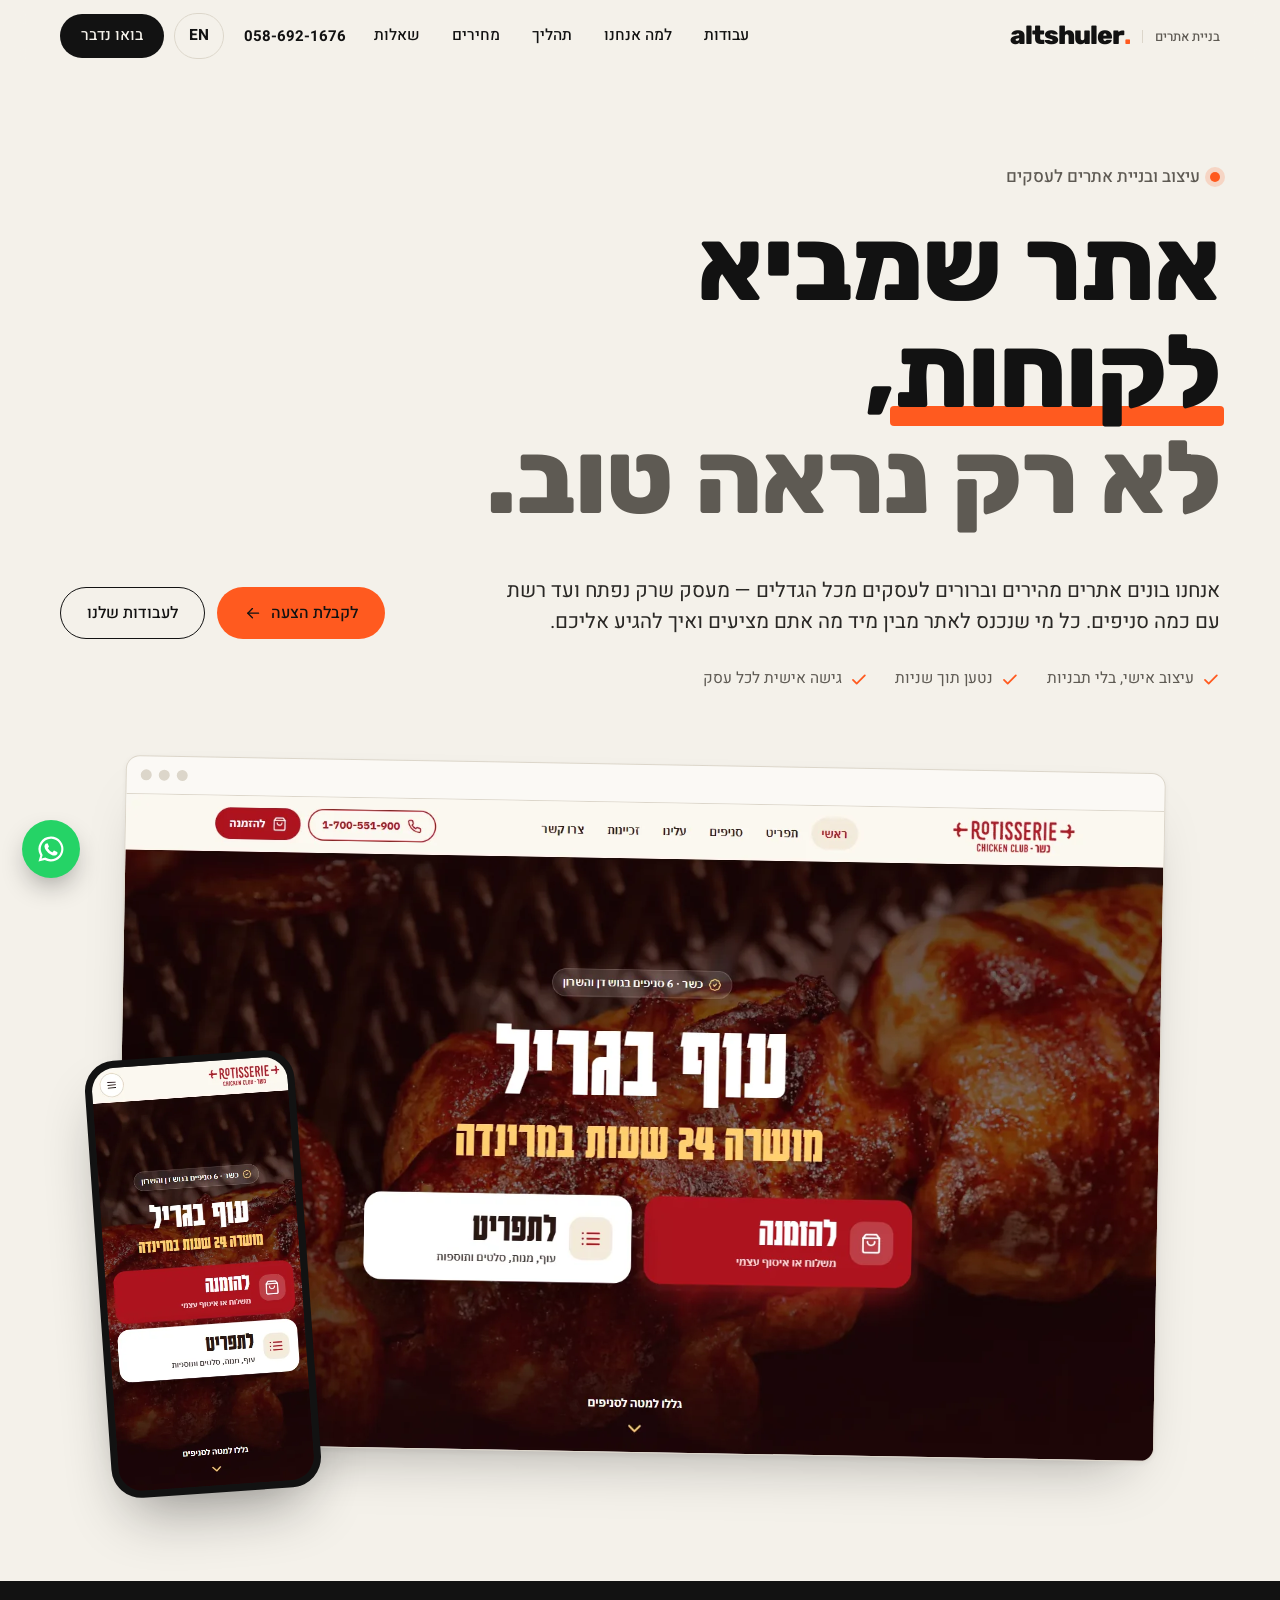
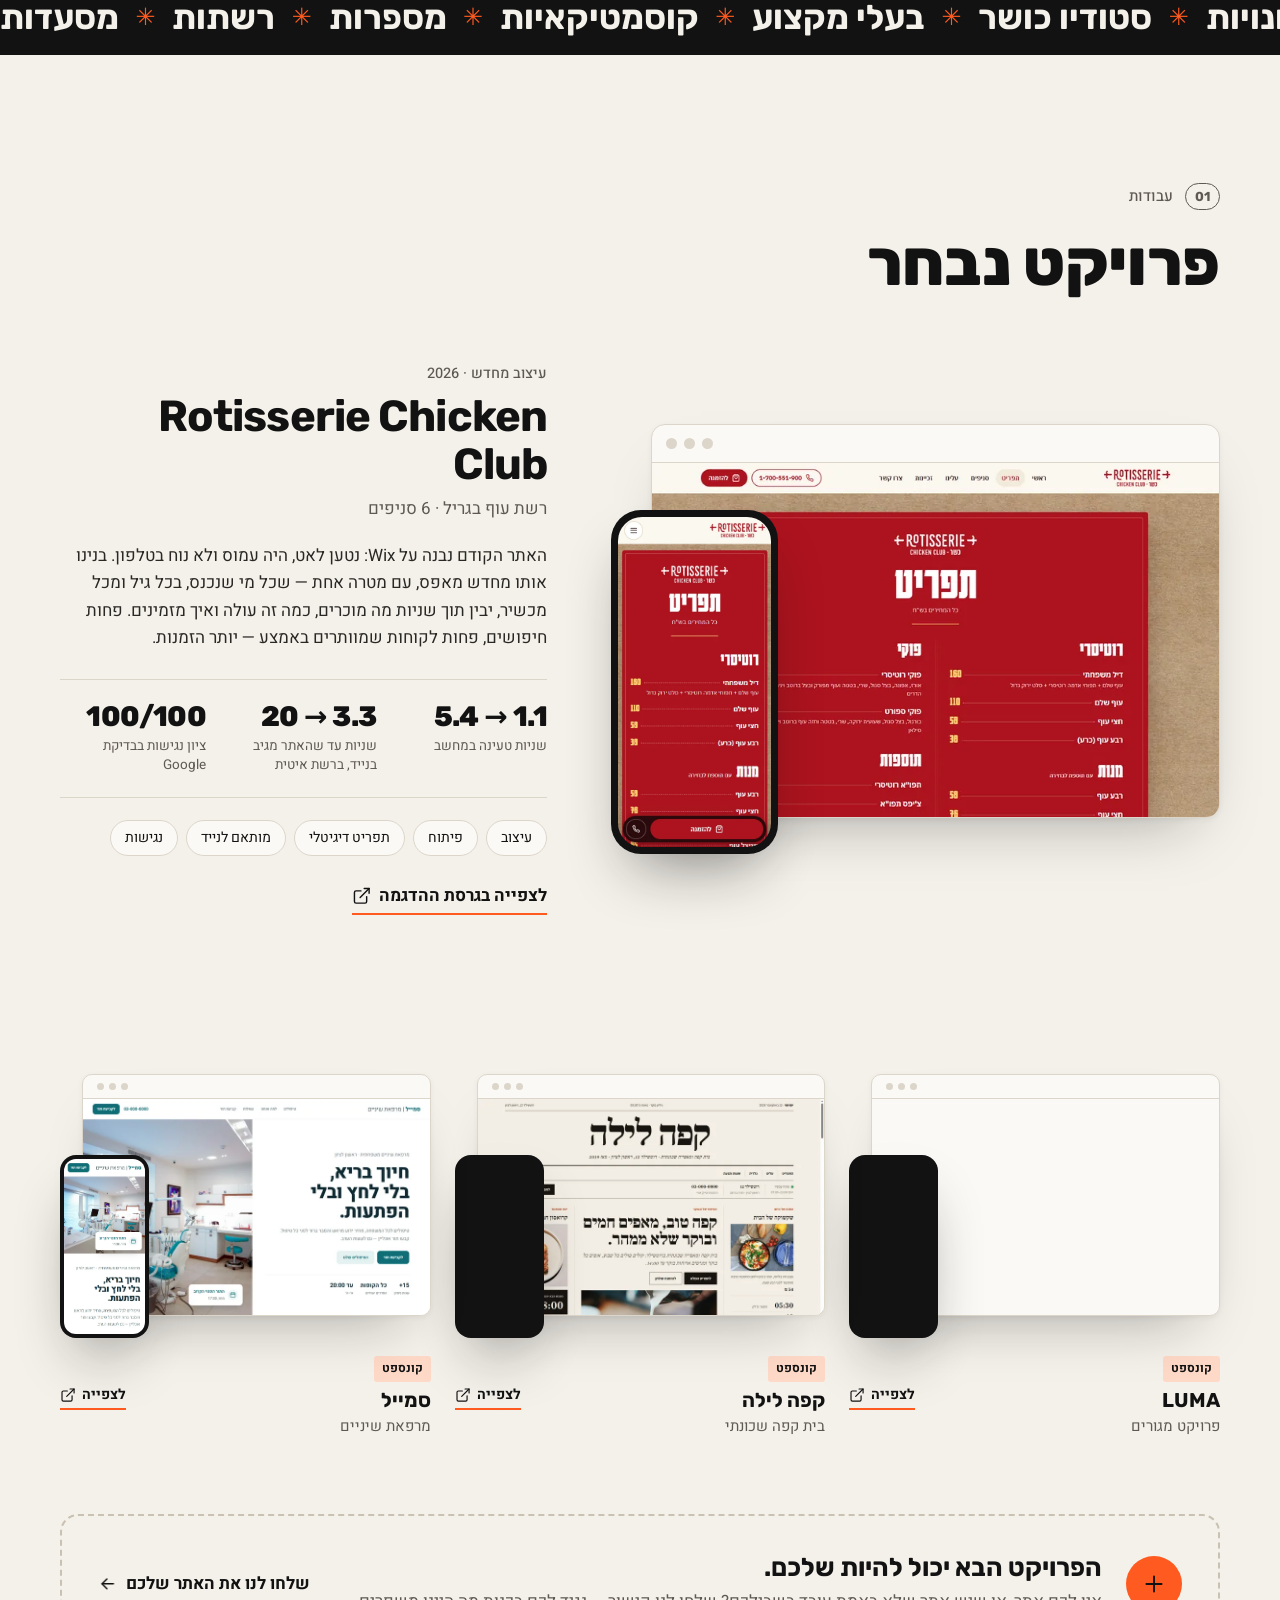
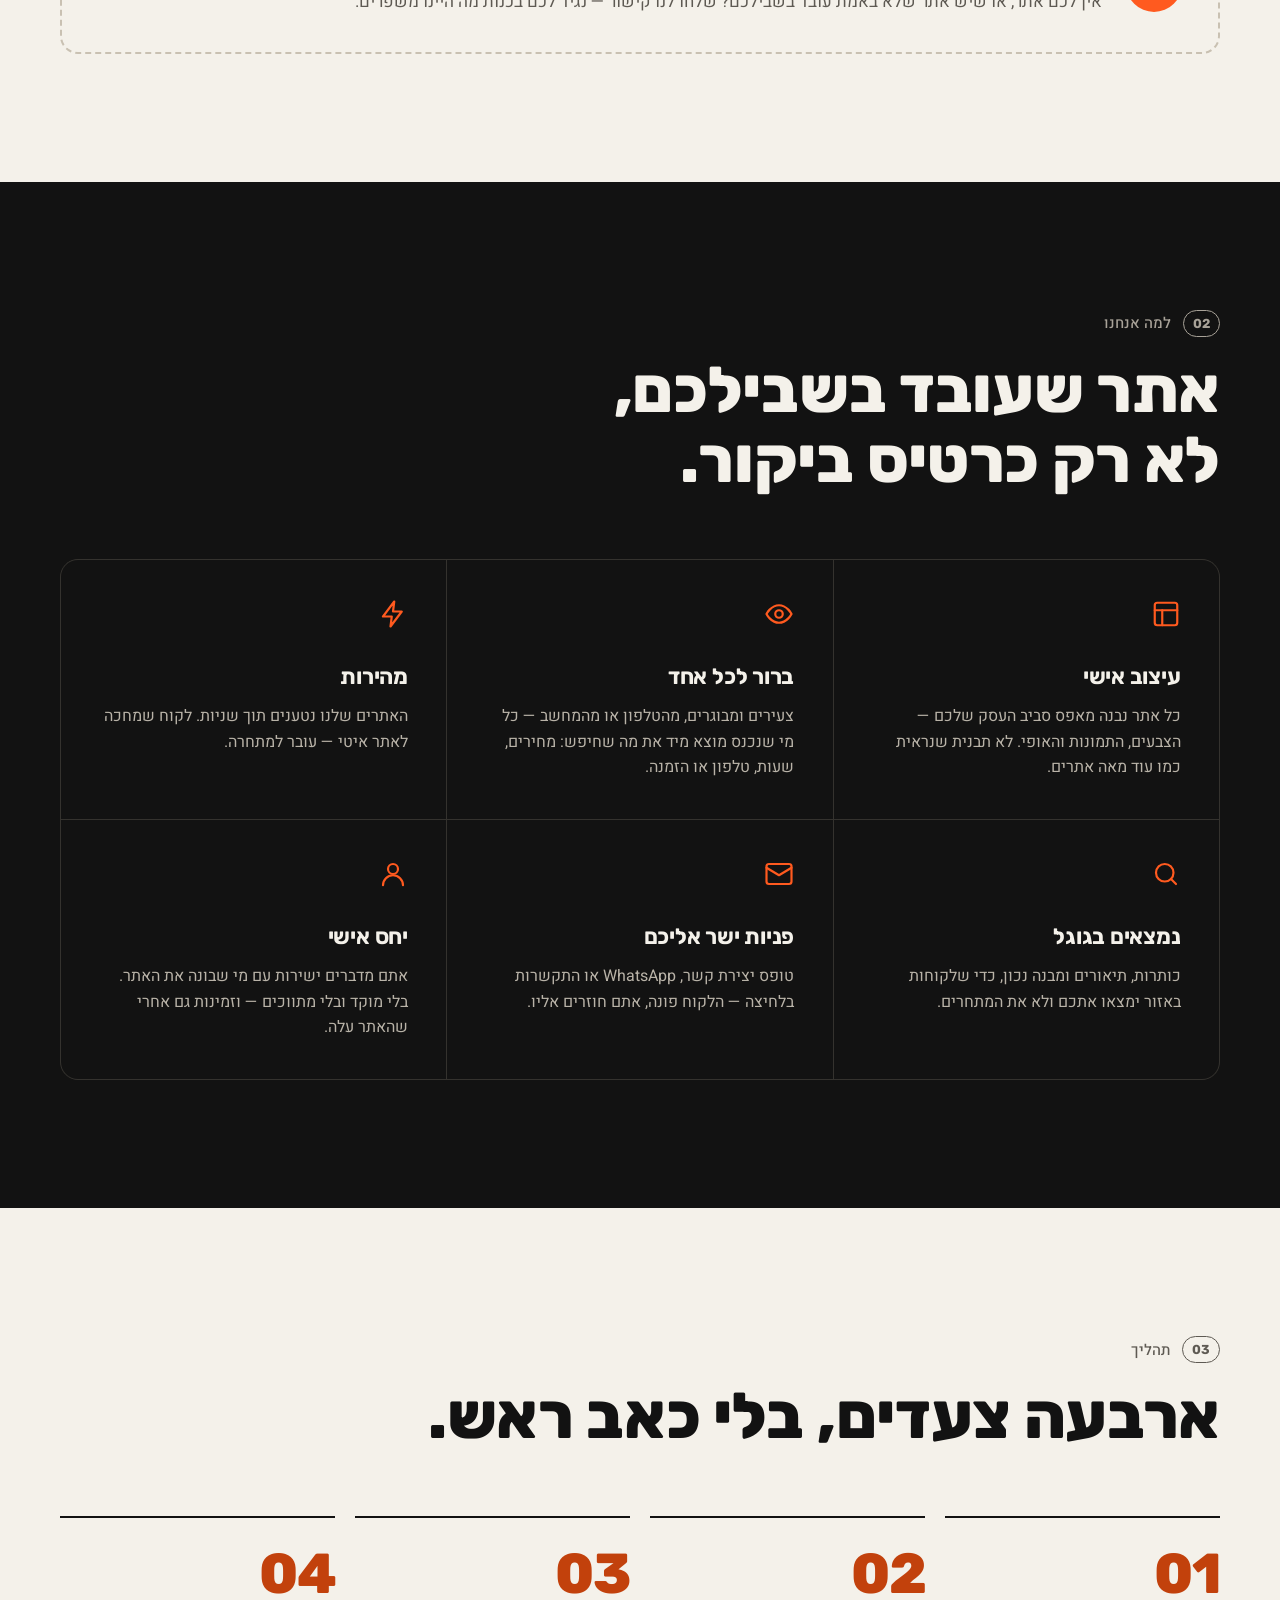
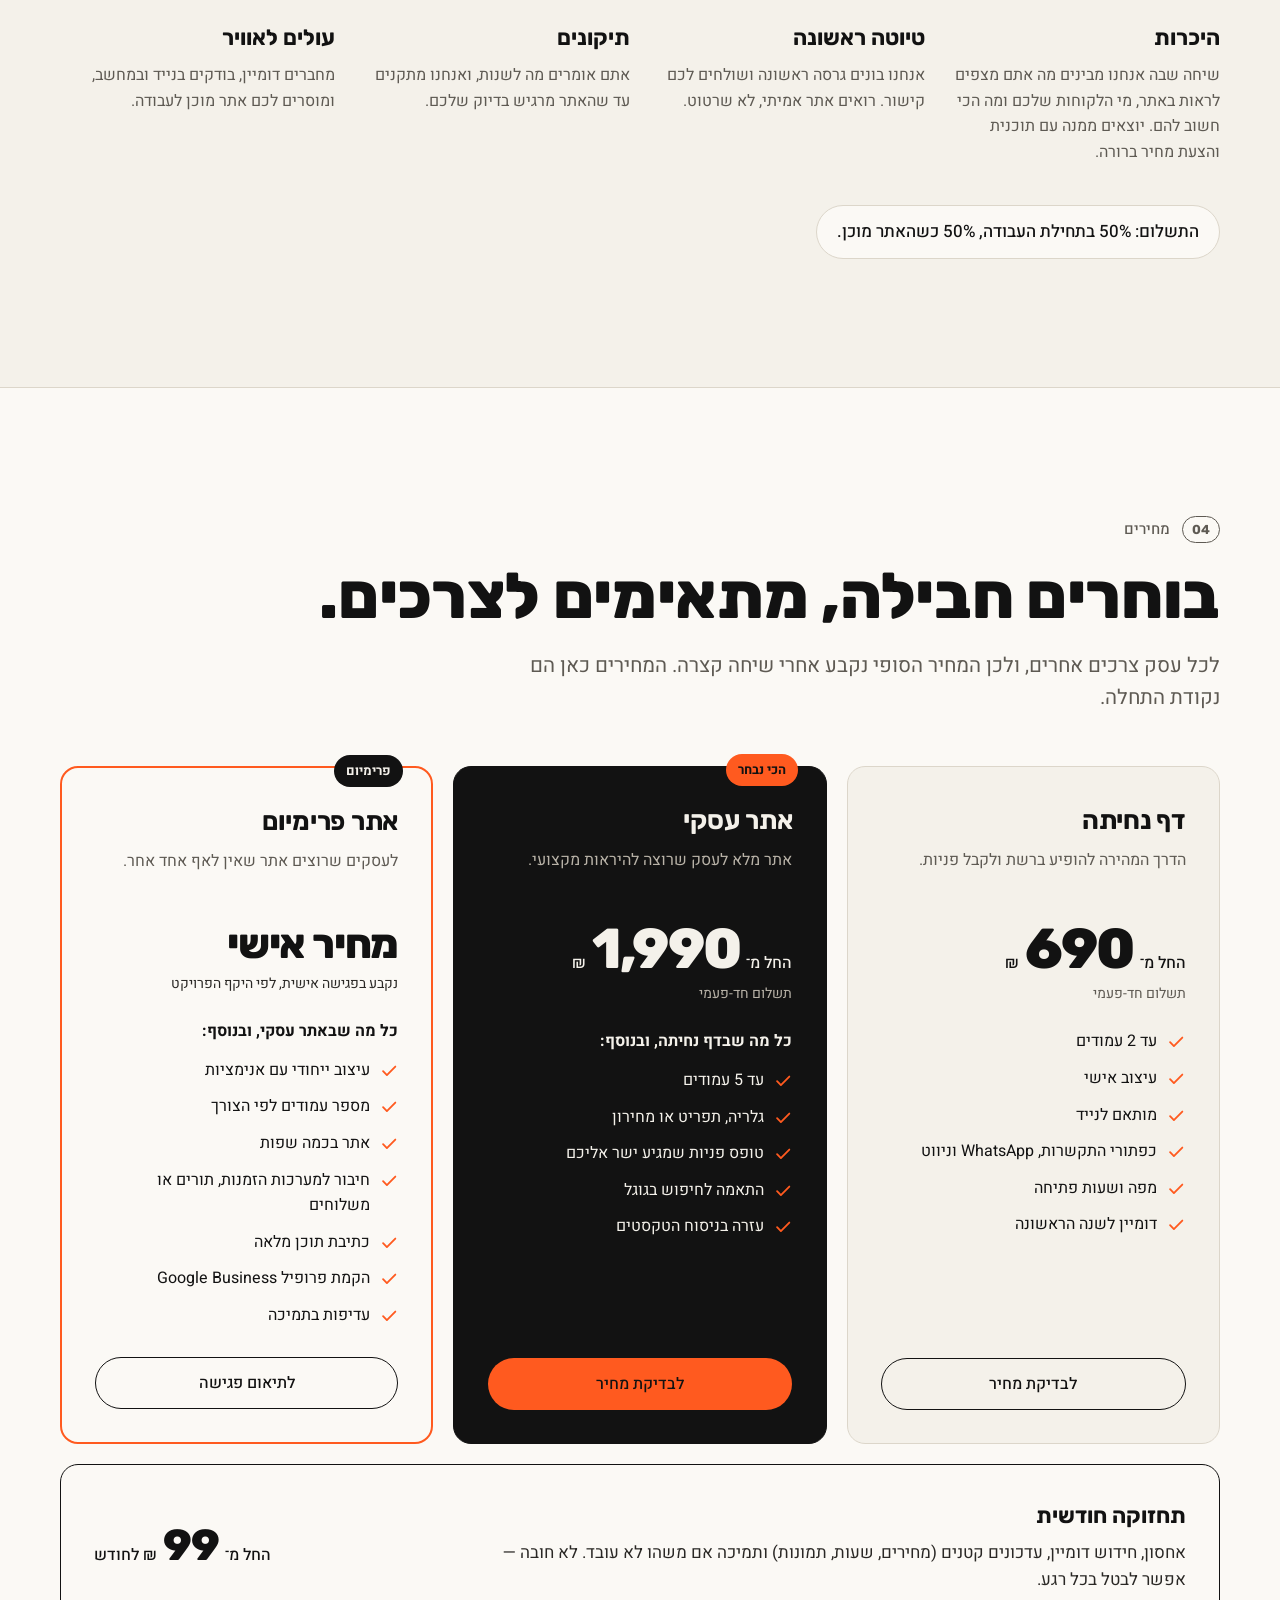
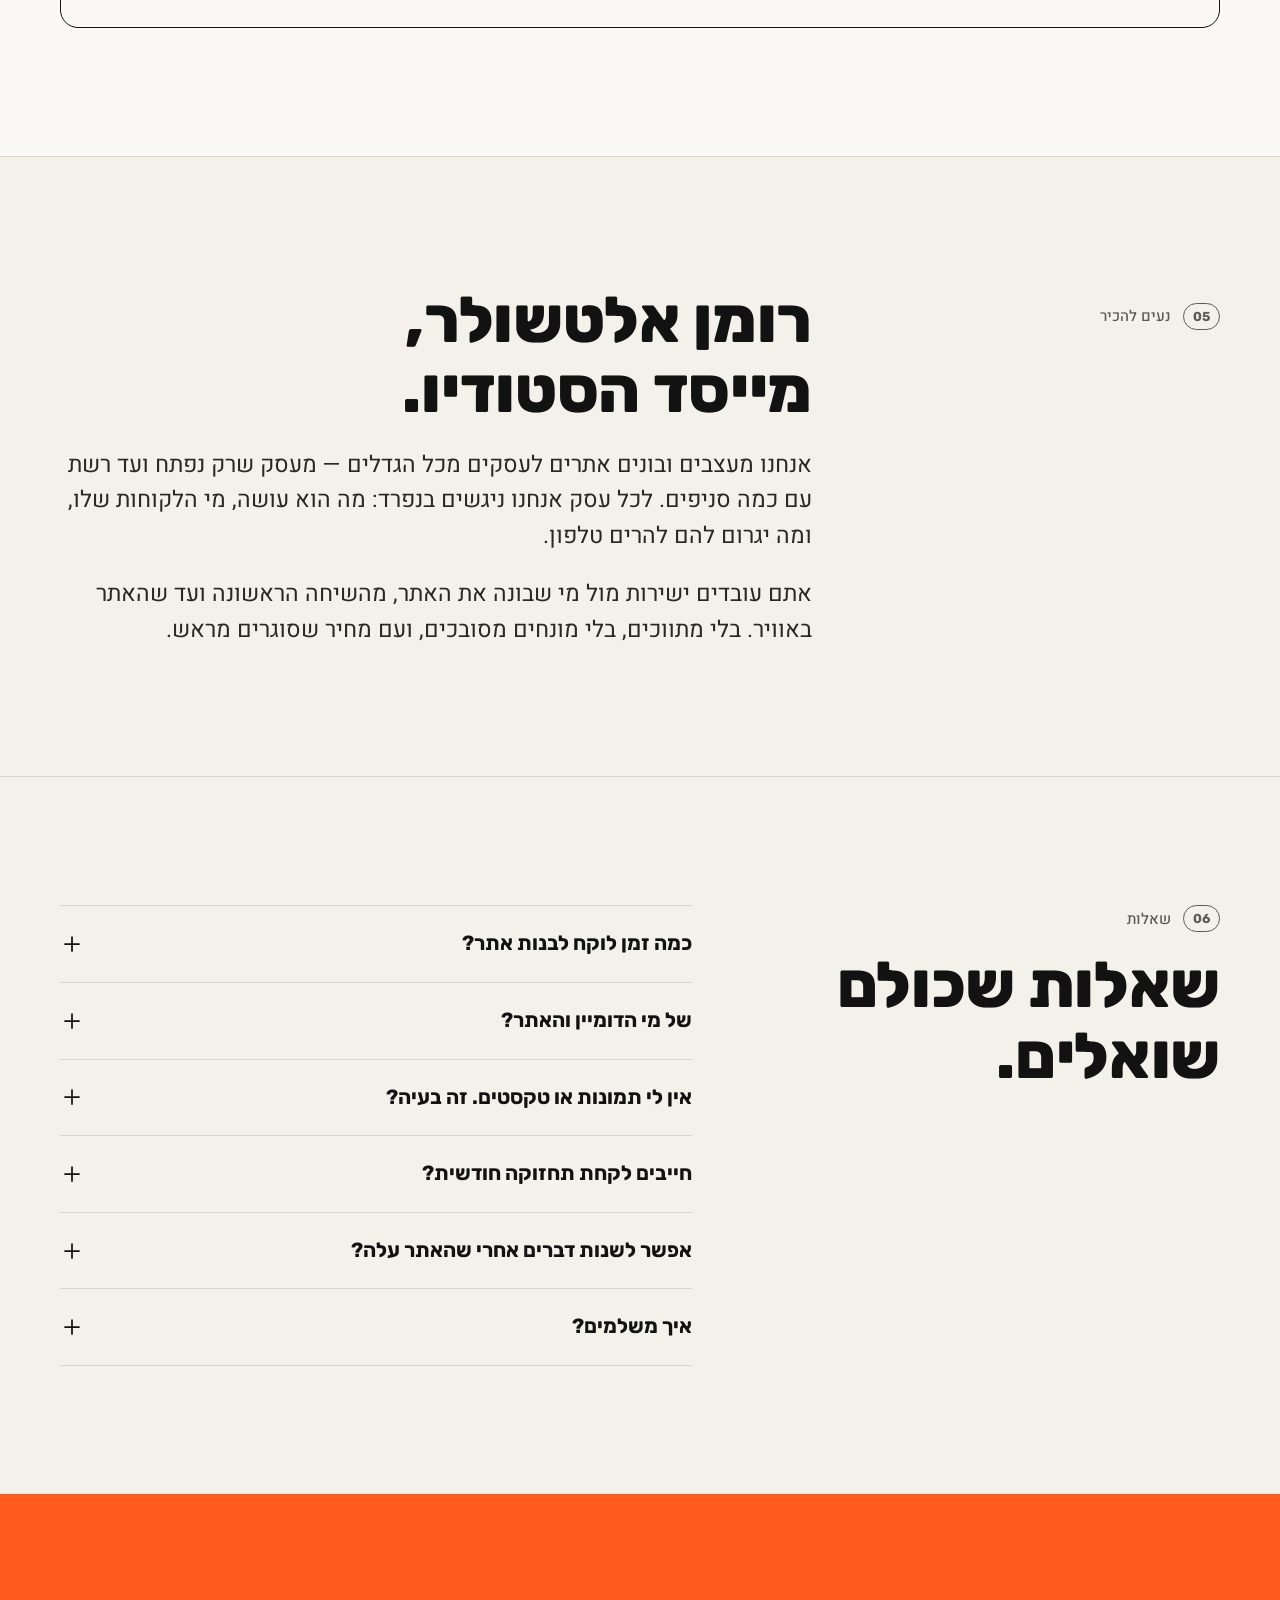
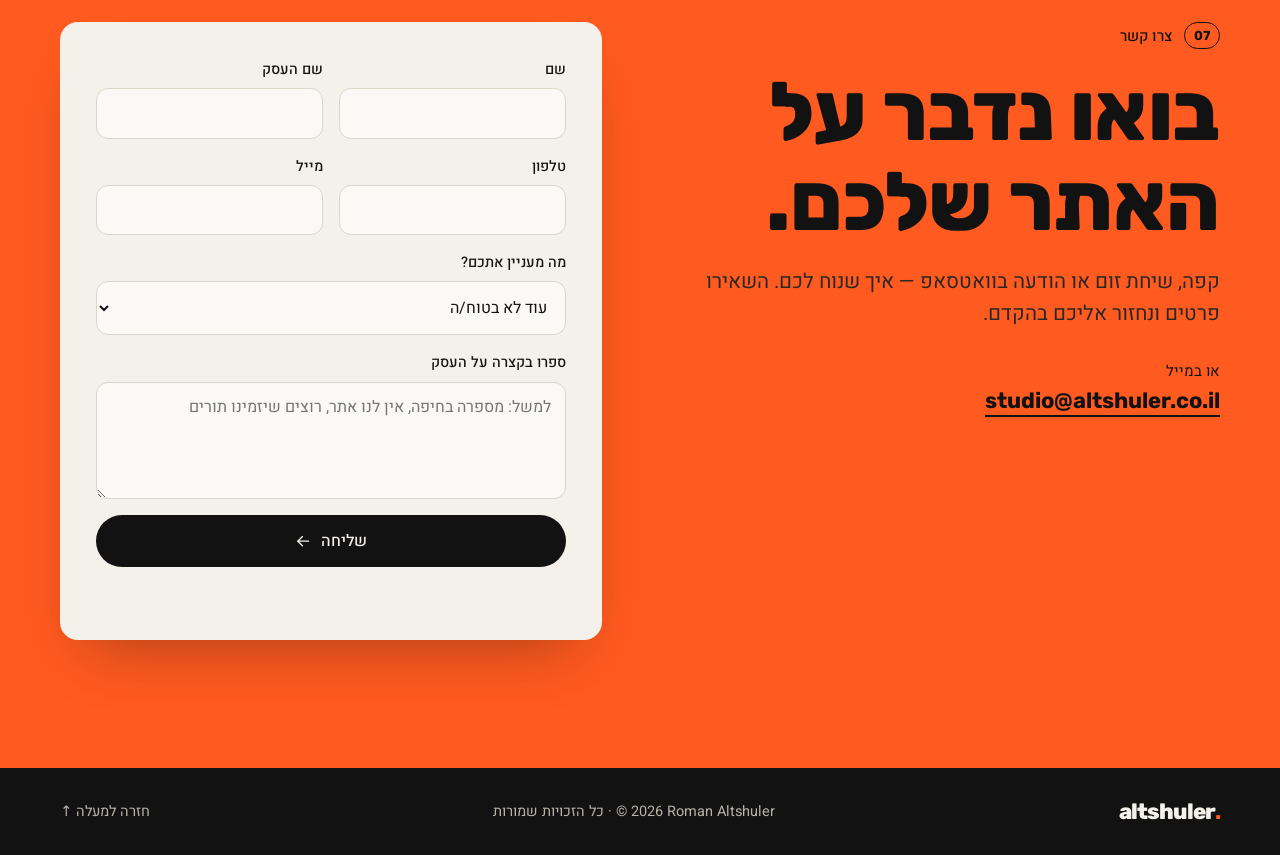
==== index.html @ 71c73972 "Картинки с ?v=хэш, чтобы браузер не показывал старые из кэша Co-Authored-By: Claude Opus 5.5 <norepl" ====
<!doctype html>
<html lang="he" dir="rtl">
<head>
<meta charset="utf-8">
<meta name="viewport" content="width=device-width, initial-scale=1">
<title>Altshuler — עיצוב ובניית אתרים לעסקים</title>
<meta name="description" content="עיצוב ובניית אתרים לעסקים מכל הגדלים — מעסק שרק נפתח ועד רשת עם כמה סניפים. אתר מהיר, ברור ומותאם לנייד, עם גישה אישית לכל לקוח.">
<meta name="theme-color" content="#F4F1EA">
<meta name="google-site-verification" content="6T6on3ABnXPG_Xr47UX2pxeP_9kdInPiHM5eI0HlFHE">
<meta property="og:title" content="Altshuler — עיצוב ובניית אתרים לעסקים">
<meta property="og:description" content="עיצוב ובניית אתרים לעסקים מכל הגדלים — מעסק שרק נפתח ועד רשת עם כמה סניפים. אתר מהיר, ברור ומותאם לנייד, עם גישה אישית לכל לקוח.">
<meta property="og:image" content="https://altshuler.co.il/img/roti-desktop-1440.webp">
<meta property="og:url" content="https://altshuler.co.il/">
<link rel="canonical" href="https://altshuler.co.il/">
<link rel="alternate" hreflang="he" href="https://altshuler.co.il/">
<link rel="alternate" hreflang="en" href="https://altshuler.co.il/en/">
<link rel="alternate" hreflang="x-default" href="https://altshuler.co.il/">
<link rel="icon" href="favicon.svg" type="image/svg+xml">
<link rel="preload" href="fonts/rubik-hebrew-2.woff2" as="font" type="font/woff2" crossorigin>
<link rel="preload" href="fonts/heebo-hebrew-0.woff2" as="font" type="font/woff2" crossorigin>
<style>@font-face { font-family: 'Heebo'; font-style: normal; font-weight: 400; font-display: swap; src: url(fonts/heebo-hebrew-0.woff2) format('woff2'); unicode-range: U+0307-0308, U+0590-05FF, U+200C-2010, U+20AA, U+25CC, U+FB1D-FB4F; } @font-face { font-family: 'Heebo'; font-style: normal; font-weight: 400; font-display: swap; src: url(fonts/heebo-latin-1.woff2) format('woff2'); unicode-range: U+0000-00FF, U+0131, U+0152-0153, U+02BB-02BC, U+02C6, U+02DA, U+02DC, U+0304, U+0308, U+0329, U+2000-206F, U+20AC, U+2122, U+2191, U+2193, U+2212, U+2215, U+FEFF, U+FFFD; } @font-face { font-family: 'Heebo'; font-style: normal; font-weight: 500; font-display: swap; src: url(fonts/heebo-hebrew-0.woff2) format('woff2'); unicode-range: U+0307-0308, U+0590-05FF, U+200C-2010, U+20AA, U+25CC, U+FB1D-FB4F; } @font-face { font-family: 'Heebo'; font-style: normal; font-weight: 500; font-display: swap; src: url(fonts/heebo-latin-1.woff2) format('woff2'); unicode-range: U+0000-00FF, U+0131, U+0152-0153, U+02BB-02BC, U+02C6, U+02DA, U+02DC, U+0304, U+0308, U+0329, U+2000-206F, U+20AC, U+2122, U+2191, U+2193, U+2212, U+2215, U+FEFF, U+FFFD; } @font-face { font-family: 'Heebo'; font-style: normal; font-weight: 700; font-display: swap; src: url(fonts/heebo-hebrew-0.woff2) format('woff2'); unicode-range: U+0307-0308, U+0590-05FF, U+200C-2010, U+20AA, U+25CC, U+FB1D-FB4F; } @font-face { font-family: 'Heebo'; font-style: normal; font-weight: 700; font-display: swap; src: url(fonts/heebo-latin-1.woff2) format('woff2'); unicode-range: U+0000-00FF, U+0131, U+0152-0153, U+02BB-02BC, U+02C6, U+02DA, U+02DC, U+0304, U+0308, U+0329, U+2000-206F, U+20AC, U+2122, U+2191, U+2193, U+2212, U+2215, U+FEFF, U+FFFD; } @font-face { font-family: 'Rubik'; font-style: normal; font-weight: 500; font-display: swap; src: url(fonts/rubik-hebrew-2.woff2) format('woff2'); unicode-range: U+0307-0308, U+0590-05FF, U+200C-2010, U+20AA, U+25CC, U+FB1D-FB4F; } @font-face { font-family: 'Rubik'; font-style: normal; font-weight: 500; font-display: swap; src: url(fonts/rubik-latin-3.woff2) format('woff2'); unicode-range: U+0000-00FF, U+0131, U+0152-0153, U+02BB-02BC, U+02C6, U+02DA, U+02DC, U+0304, U+0308, U+0329, U+2000-206F, U+20AC, U+2122, U+2191, U+2193, U+2212, U+2215, U+FEFF, U+FFFD; } @font-face { font-family: 'Rubik'; font-style: normal; font-weight: 700; font-display: swap; src: url(fonts/rubik-hebrew-2.woff2) format('woff2'); unicode-range: U+0307-0308, U+0590-05FF, U+200C-2010, U+20AA, U+25CC, U+FB1D-FB4F; } @font-face { font-family: 'Rubik'; font-style: normal; font-weight: 700; font-display: swap; src: url(fonts/rubik-latin-3.woff2) format('woff2'); unicode-range: U+0000-00FF, U+0131, U+0152-0153, U+02BB-02BC, U+02C6, U+02DA, U+02DC, U+0304, U+0308, U+0329, U+2000-206F, U+20AC, U+2122, U+2191, U+2193, U+2212, U+2215, U+FEFF, U+FFFD; } @font-face { font-family: 'Rubik'; font-style: normal; font-weight: 800; font-display: swap; src: url(fonts/rubik-hebrew-2.woff2) format('woff2'); unicode-range: U+0307-0308, U+0590-05FF, U+200C-2010, U+20AA, U+25CC, U+FB1D-FB4F; } @font-face { font-family: 'Rubik'; font-style: normal; font-weight: 800; font-display: swap; src: url(fonts/rubik-latin-3.woff2) format('woff2'); unicode-range: U+0000-00FF, U+0131, U+0152-0153, U+02BB-02BC, U+02C6, U+02DA, U+02DC, U+0304, U+0308, U+0329, U+2000-206F, U+20AC, U+2122, U+2191, U+2193, U+2212, U+2215, U+FEFF, U+FFFD; }:root{--bg: #F4F1EA;--paper: #FBF9F5;--ink: #121212;--ink-2: #2A2825;--muted: #5E5A53;--line: #DCD6CA;--accent: #FF5A1F;--accent-ink: #121212;--accent-text: #C2410C;--display: 'Rubik', 'Heebo', system-ui, sans-serif;--body: 'Heebo', 'Rubik', system-ui, sans-serif;--wrap: 1240px;--gutter: clamp(16px, 4vw, 40px);--radius: 18px;--ease: cubic-bezier(.2, .7, .2, 1);}*{box-sizing: border-box;}html{scroll-behavior: smooth;scroll-padding-top: 84px;-webkit-text-size-adjust: 100%;}body{margin: 0;background: var(--bg);color: var(--ink);font: 400 17px/1.6 var(--body);-webkit-font-smoothing: antialiased;overflow-x: clip;}img{display: block;max-width: 100%;height: auto;}a{color: inherit;}h1, h2, h3{margin: 0;font-family: var(--display);}p{margin: 0;}ul, ol{margin: 0;padding: 0;list-style: none;}:focus-visible{outline: 3px solid var(--accent);outline-offset: 3px;border-radius: 6px;}.wrap{width: 100%;max-width: var(--wrap);margin-inline: auto;padding-inline: var(--gutter);}.ico{width: 1.15em;height: 1.15em;flex: none;fill: none;stroke: currentColor;stroke-width: 1.75;stroke-linecap: round;stroke-linejoin: round;}.ico.flip{transform: scaleX(-1);}.skip{position: absolute;inset-inline-start: 12px;top: -60px;z-index: 100;background: var(--ink);color: var(--bg);padding: 10px 16px;border-radius: 10px;}.skip:focus{top: 12px;}.btn{display: inline-flex;align-items: center;justify-content: center;gap: .55em;min-height: 52px;padding: 0 26px;border-radius: 999px;border: 1.5px solid transparent;font: 500 16px/1 var(--body);text-decoration: none;cursor: pointer;transition: transform .2s var(--ease), background-color .2s, color .2s, border-color .2s;}.btn:hover{transform: translateY(-2px);}.btn:active{transform: translateY(0);}.btn .ico{transition: transform .2s var(--ease);}.btn:hover .ico{transform: translateX(3px);}.btn:hover .ico.flip{transform: scaleX(-1) translateX(3px);}.btn--accent{background: var(--accent);color: var(--accent-ink);}.btn--accent:hover{background: #ff6d38;}.btn--ink{background: var(--ink);color: var(--bg);}.btn--ink:hover{background: #2b2b2b;}.btn--line{border-color: var(--ink);color: var(--ink);background: transparent;}.btn--line:hover{background: var(--ink);color: var(--bg);}.hdr{position: sticky;top: 0;z-index: 50;background: rgba(244, 241, 234, .86);backdrop-filter: blur(12px);-webkit-backdrop-filter: blur(12px);border-bottom: 1px solid transparent;transition: border-color .3s;}.hdr.is-scrolled{border-bottom-color: var(--line);}.hdr__in{display: flex;align-items: center;justify-content: space-between;gap: 24px;min-height: 72px;}.logo{font: 800 26px/1 var(--display);letter-spacing: -.04em;text-decoration: none;direction: ltr;display: inline-flex;align-items: baseline;gap: 0;}.logo b{color: var(--accent);}.logo small{font: 500 11px/1 var(--body);letter-spacing: .14em;text-transform: uppercase;color: var(--muted);margin-inline-start: 12px;padding-inline-start: 12px;border-inline-start: 1px solid var(--line);align-self: center;}html[dir=rtl] .logo small{letter-spacing: 0;font-size: 13px;}.logo--sm{font-size: 22px;}.nav{display: flex;align-items: center;gap: 4px;}.nav a{padding: 10px 14px;border-radius: 999px;text-decoration: none;font-size: 15.5px;font-weight: 500;transition: background-color .2s;}.nav a:not(.btn):hover{background: rgba(18, 18, 18, .06);}.nav__lang{border: 1.5px solid var(--line);margin-inline: 6px;font-weight: 700 !important;}.nav .nav__cta{min-height: 44px;padding: 0 20px;color: var(--bg);}.burger{display: none;width: 48px;height: 48px;border-radius: 50%;border: 1.5px solid var(--line);background: var(--paper);color: var(--ink);cursor: pointer;align-items: center;justify-content: center;}.burger .ico{width: 22px;height: 22px;}.burger .i-close{display: none;}.hero{padding: clamp(40px, 7vw, 96px) 0 0;}.kicker{display: inline-flex;align-items: center;gap: 10px;font-weight: 500;color: var(--muted);margin-bottom: 22px;}.kicker::before{content: '';width: 10px;height: 10px;border-radius: 50%;background: var(--accent);box-shadow: 0 0 0 5px rgba(255, 90, 31, .18);}.hero__title{position: relative;z-index: 0;font-size: clamp(44px, 8vw, 112px);line-height: .98;font-weight: 800;letter-spacing: -.025em;word-spacing: .04em;}html[dir=rtl] .hero__title{letter-spacing: -.01em;line-height: 1.04;}.hero__title .line{display: block;}.hero__title .line:last-child{color: var(--muted);}.hero__title em{font-style: normal;position: relative;white-space: nowrap;}.hero__title em::after{content: '';position: absolute;inset-inline: -.04em;bottom: .06em;height: .2em;background: var(--accent);z-index: -1;border-radius: 4px;transform-origin: inline-start;animation: mark 1s .7s var(--ease) both;}@keyframes mark{from{transform: scaleX(0);}}html[dir=rtl] .hero__title em::after{transform-origin: right;}html[dir=ltr] .hero__title em::after{transform-origin: left;}.hero__row{display: flex;align-items: flex-end;justify-content: space-between;gap: 32px 48px;flex-wrap: wrap;margin-top: clamp(28px, 4vw, 44px);}.lead{font-size: clamp(18px, 1.6vw, 21px);line-height: 1.55;color: var(--ink-2);max-width: 36em;}.hero__cta{display: flex;gap: 12px;flex-wrap: wrap;}.facts{display: flex;flex-wrap: wrap;gap: 10px 28px;margin-top: 28px;color: var(--muted);font-size: 15.5px;}.facts li{display: inline-flex;align-items: center;gap: 8px;}.facts .ico{color: var(--accent);stroke-width: 2.4;}.hero__media{position: relative;margin-top: clamp(40px, 6vw, 72px);padding-bottom: 40px;}.hero__media .browser{max-width: 1040px;margin-inline: auto;transform: rotate(-1deg);}html[dir=rtl] .hero__media .browser{transform: rotate(1deg);}.hero__media .phone{position: absolute;inset-inline-end: clamp(0px, 3vw, 40px);bottom: 0;width: clamp(130px, 17vw, 210px);transform: rotate(4deg);}html[dir=rtl] .hero__media .phone{transform: rotate(-4deg);}.browser{background: var(--paper);border-radius: 14px;overflow: hidden;border: 1px solid var(--line);box-shadow: 0 30px 60px -30px rgba(18, 18, 18, .35), 0 2px 6px rgba(18, 18, 18, .06);}.browser__bar{display: flex;align-items: center;gap: 7px;height: 38px;padding: 0 14px;border-bottom: 1px solid var(--line);direction: ltr;}.browser__bar i{width: 11px;height: 11px;border-radius: 50%;background: var(--line);}.browser__bar span{margin-inline: auto;font-size: 12.5px;color: var(--muted);background: var(--bg);padding: 4px 18px;border-radius: 999px;}.browser img{width: 100%;}.phone{background: var(--ink);border-radius: 30px;padding: 7px;box-shadow: 0 30px 60px -20px rgba(18, 18, 18, .45);}.phone img{width: 100%;border-radius: 24px;}.band{margin-top: clamp(48px, 7vw, 88px);background: var(--ink);color: var(--bg);overflow: hidden;padding: 20px 0;direction: ltr;}.band__track{display: flex;width: max-content;animation: band 38s linear infinite;}.band span{display: flex;font: 700 clamp(22px, 3vw, 34px)/1 var(--display);white-space: nowrap;}.band i{font-style: normal;color: var(--accent);margin: 0 .7em;font-size: .7em;align-self: center;}@keyframes band{to{transform: translateX(-50%);}}.sec{padding: clamp(72px, 10vw, 140px) 0;}.sec--dark{background: var(--ink);color: var(--bg);}.sec--paper{background: var(--paper);border-block: 1px solid var(--line);}.sec--line{border-top: 1px solid var(--line);}.sec--accent{background: var(--accent);color: var(--accent-ink);}.eyebrow{display: flex;align-items: center;gap: 12px;font-weight: 500;font-size: 15px;color: var(--muted);margin-bottom: 18px;}.eyebrow span{font: 700 13px/1 var(--display);padding: 6px 9px;border: 1.5px solid currentColor;border-radius: 999px;}.sec--dark .eyebrow{color: #A8A298;}.sec--accent .eyebrow{color: var(--ink);}.h2{font-size: clamp(34px, 5vw, 68px);line-height: 1.04;font-weight: 800;letter-spacing: -.03em;max-width: 16em;text-wrap: balance;}html[dir=rtl] .h2{letter-spacing: -.005em;line-height: 1.1;}.h2--xl{font-size: clamp(40px, 6.4vw, 88px);}.lead--sec{margin-top: 20px;color: var(--muted);}.case{display: grid;grid-template-columns: 1.25fr 1fr;gap: clamp(32px, 5vw, 72px);align-items: center;margin-top: clamp(40px, 5vw, 64px);}.case__media{position: relative;padding-bottom: 36px;padding-inline-end: 40px;}.case__media .phone{position: absolute;inset-inline-end: 0;bottom: 0;width: clamp(110px, 13vw, 170px);}.case__meta{font-size: 14.5px;color: var(--muted);font-weight: 500;}.case__name{font-size: clamp(30px, 3.4vw, 44px);line-height: 1.1;letter-spacing: -.02em;margin-top: 8px;direction: ltr;text-align: start;}html[dir=rtl] .case__name{text-align: right;}.case__type{color: var(--muted);margin-top: 6px;}.case__task{margin-top: 20px;color: var(--ink-2);}.stats{display: grid;grid-template-columns: repeat(3, minmax(0, 1fr));gap: 12px 24px;margin: 28px 0 0;padding: 22px 0;border-block: 1px solid var(--line);}.stats div{display: flex;flex-direction: column-reverse;justify-content: flex-end;}.stats dd{margin: 0;white-space: nowrap;font: 800 clamp(22px, 2.2vw, 30px)/1.1 var(--display);letter-spacing: -.02em;text-align: start;}html[dir=rtl] .stats dd{text-align: right;}.stats dt{font-size: 13.5px;line-height: 1.4;color: var(--muted);margin-top: 4px;}.tags{display: flex;flex-wrap: wrap;gap: 8px;margin-top: 22px;}.tags li{font-size: 14px;padding: 6px 14px;border-radius: 999px;background: var(--paper);border: 1px solid var(--line);}.link{display: inline-flex;align-items: center;gap: 8px;margin-top: 26px;font-weight: 700;text-decoration: none;border-bottom: 2px solid var(--accent);padding-bottom: 4px;}.link:hover{color: #B83A0C;}.next{display: grid;grid-template-columns: auto 1fr auto;align-items: center;gap: 24px;margin-top: clamp(48px, 6vw, 80px);padding: clamp(24px, 3vw, 36px);border: 2px dashed #C9C1B2;border-radius: var(--radius);text-decoration: none;transition: border-color .2s, background-color .2s;}.next:hover{border-color: var(--ink);background: var(--paper);}.next__plus{display: grid;place-items: center;width: 56px;height: 56px;border-radius: 50%;background: var(--accent);}.next__plus .ico{width: 26px;height: 26px;}.next strong{display: block;font: 700 clamp(20px, 2vw, 26px)/1.25 var(--display);}.next strong + span{display: block;color: var(--muted);margin-top: 4px;}.next__cta{display: inline-flex;align-items: center;gap: 8px;font-weight: 700;white-space: nowrap;}.grid3{display: grid;grid-template-columns: repeat(3, 1fr);gap: 1px;margin-top: clamp(40px, 5vw, 64px);background: #34322E;border: 1px solid #34322E;border-radius: var(--radius);overflow: hidden;}.feat{background: var(--ink);padding: clamp(26px, 3vw, 40px);transition: background-color .25s;}.feat:hover{background: #1B1A18;}.feat .ico{width: 30px;height: 30px;color: var(--accent);}.feat h3{font-size: 22px;margin-top: 22px;letter-spacing: -.01em;}.feat p{color: #B9B3A8;margin-top: 10px;font-size: 16px;}.steps{display: grid;grid-template-columns: repeat(4, 1fr);gap: 20px;margin-top: clamp(40px, 5vw, 64px);counter-reset: s;}.steps li{position: relative;padding-top: 28px;border-top: 2px solid var(--ink);}.steps__n{display: block;font: 800 clamp(44px, 4.4vw, 64px)/1 var(--display);color: var(--accent-text);letter-spacing: -.03em;}.steps h3{font-size: 22px;margin-top: 18px;}.steps p{color: var(--muted);margin-top: 8px;font-size: 16px;}.note{margin-top: 40px;display: inline-block;padding: 12px 20px;border-radius: 999px;background: var(--paper);border: 1px solid var(--line);font-weight: 500;}.plans{display: grid;grid-template-columns: repeat(3, 1fr);gap: 20px;margin-top: clamp(36px, 4vw, 56px);align-items: stretch;}.plan{position: relative;display: flex;flex-direction: column;background: var(--bg);border: 1px solid var(--line);border-radius: var(--radius);padding: clamp(26px, 2.6vw, 36px);}.plan--pop{background: var(--ink);color: var(--bg);border-color: var(--ink);}.plan__badge{position: absolute;top: -13px;inset-inline-start: 28px;background: var(--accent);color: var(--accent-ink);font-size: 13px;font-weight: 700;padding: 6px 12px;border-radius: 999px;}.plan h3{font-size: 26px;letter-spacing: -.01em;}.plan__d{color: var(--muted);margin-top: 6px;font-size: 16px;min-height: 3.2em;}.plan--pop .plan__d, .plan--pop .plan__once{color: #B9B3A8;}.price{display: flex;align-items: baseline;gap: 6px;margin-top: 22px;}.price span{font: 800 clamp(44px, 4.4vw, 58px)/1 var(--display);letter-spacing: -.03em;}.price small{font-size: 16px;font-weight: 500;}.plan__once{font-size: 14px;color: var(--muted);margin-top: 6px;}.plan ul{margin: 24px 0 28px;display: grid;gap: 11px;flex: 1;align-content: start;}.plan li{display: flex;gap: 10px;align-items: flex-start;font-size: 16px;}.plan li .ico{color: var(--accent);stroke-width: 2.4;margin-top: 4px;}.plan .btn{width: 100%;}.plan--pop .btn--line{border-color: var(--bg);color: var(--bg);}.care{display: flex;justify-content: space-between;align-items: center;gap: 24px 48px;flex-wrap: wrap;margin-top: 20px;padding: clamp(24px, 2.6vw, 34px);border-radius: var(--radius);border: 1.5px solid var(--ink);}.care h3{font-size: 22px;}.care p:not(.price){color: var(--ink-2);margin-top: 6px;max-width: 42em;}.price--sm{margin: 0;}.price--sm span{font-size: clamp(36px, 3.4vw, 46px);}.about{display: grid;grid-template-columns: 1fr 2fr;gap: 32px;align-items: start;}.about .eyebrow{margin-top: 18px;}.about__body p{font-size: clamp(19px, 1.8vw, 24px);line-height: 1.55;color: var(--ink-2);margin-top: 22px;max-width: 34em;}.about__body .h2{max-width: none;}.faq{display: grid;grid-template-columns: 1fr 1.4fr;gap: clamp(32px, 6vw, 96px);align-items: start;}.faq > div:first-child{position: sticky;top: 110px;}.faq__list{border-top: 1px solid var(--line);}details{border-bottom: 1px solid var(--line);}summary{display: flex;justify-content: space-between;align-items: center;gap: 20px;padding: 24px 0;cursor: pointer;list-style: none;font: 700 clamp(18px, 1.6vw, 21px)/1.35 var(--display);}summary::-webkit-details-marker{display: none;}summary .ico{width: 24px;height: 24px;transition: transform .3s var(--ease);}details[open] summary .ico{transform: rotate(45deg);}details p{padding: 0 0 26px;color: var(--ink-2);max-width: 40em;}.contact{display: grid;grid-template-columns: 1fr 1fr;gap: clamp(36px, 6vw, 96px);align-items: start;}.contact .lead{margin-top: 20px;}.contact__mail{margin-top: 28px;display: flex;flex-direction: column;gap: 4px;font-size: 15px;}.contact__mail a{font: 700 clamp(18px, 1.8vw, 22px)/1.3 var(--display);text-decoration: none;border-bottom: 2px solid var(--ink);align-self: flex-start;word-break: break-all;}.form{display: grid;grid-template-columns: 1fr 1fr;gap: 16px;background: var(--bg);color: var(--ink);padding: clamp(22px, 3vw, 36px);border-radius: var(--radius);box-shadow: 0 30px 60px -30px rgba(18, 18, 18, .4);}.form .full{grid-column: 1 / -1;}.form label{display: flex;flex-direction: column;gap: 7px;font-size: 14.5px;font-weight: 500;}.form input, .form select, .form textarea{font: 400 16px/1.4 var(--body);color: var(--ink);background: var(--paper);border: 1.5px solid var(--line);border-radius: 12px;padding: 13px 14px;min-height: 50px;width: 100%;transition: border-color .2s;}html[dir=rtl] .form input[dir=ltr]{text-align: right;}.form textarea{resize: vertical;}.form input:focus, .form select:focus, .form textarea:focus{outline: none;border-color: var(--ink);box-shadow: 0 0 0 3px rgba(255, 90, 31, .35);}.form .is-bad{border-color: #C42B12;}.form .err{color: #A3230D;font-size: 13px;}.form__status{font-weight: 500;min-height: 1.4em;font-size: 15px;}.ftr{background: var(--ink);color: #B9B3A8;padding: 32px 0;font-size: 14.5px;}.ftr__in{display: flex;align-items: center;justify-content: space-between;gap: 16px;flex-wrap: wrap;}.ftr .logo{color: var(--bg);}.ftr a{text-decoration: none;}.ftr a:hover{color: var(--bg);}.js .rv{opacity: 0;transform: translateY(24px);transition: opacity .8s var(--ease), transform .8s var(--ease);transition-delay: var(--d, 0ms);}.js .rv.in{opacity: 1;transform: none;}.js .hero__media.rv{transform: translateY(40px);}.js .hero__media.rv.in{transform: none;}@media (max-width: 1080px){.nav a:not(.btn):not(.nav__lang){padding: 10px 10px;font-size: 15px;}}@media (max-width: 960px){.burger{display: inline-flex;}.nav{position: fixed;inset: 72px 0 auto 0;flex-direction: column;align-items: stretch;gap: 4px;padding: 16px var(--gutter) 28px;background: var(--bg);border-bottom: 1px solid var(--line);box-shadow: 0 30px 40px -30px rgba(18, 18, 18, .3);transform: translateY(-12px);opacity: 0;visibility: hidden;transition: opacity .25s, transform .25s var(--ease), visibility .25s;}.nav.is-open{opacity: 1;transform: none;visibility: visible;}.nav a{font-size: 19px;padding: 14px 8px;border-radius: 12px;}.nav__lang{align-self: flex-start;margin: 8px 0;padding: 10px 18px !important;}.nav .nav__cta{min-height: 54px;margin-top: 6px;font-size: 17px;}.burger[aria-expanded=true] .i-open{display: none;}.burger[aria-expanded=true] .i-close{display: block;}.case{grid-template-columns: 1fr;}.grid3{grid-template-columns: 1fr 1fr;}.steps{grid-template-columns: 1fr 1fr;gap: 36px 20px;}.plans{grid-template-columns: 1fr;max-width: 560px;}.plan__d{min-height: 0;}.about, .faq, .contact{grid-template-columns: 1fr;}.faq > div:first-child{position: static;}}@media (max-width: 640px){body{font-size: 16px;}.logo small{display: none;}.hero__cta{width: 100%;}.hero__cta .btn{flex: 1 1 auto;}.hero__media{padding-bottom: 24px;}.hero__media .browser{transform: none !important;}.hero__media .phone{width: 34%;inset-inline-end: 0;bottom: -6px;}.browser__bar{height: 30px;}.browser__bar span{font-size: 11px;padding: 3px 12px;}.phone{border-radius: 22px;padding: 5px;}.phone img{border-radius: 18px;}.case__media{padding-inline-end: 24px;}.case__media .phone{width: 32%;}.stats{grid-template-columns: auto auto auto;justify-content: space-between;gap: 12px 14px;}.stats dd{font-size: 21px;}.stats dt{font-size: 13px;}.grid3, .steps{grid-template-columns: 1fr;}.next{grid-template-columns: 1fr;}.next__cta{white-space: normal;}.form{grid-template-columns: 1fr;}.care{flex-direction: column;align-items: flex-start;}}@media (prefers-reduced-motion: reduce){html{scroll-behavior: auto;}*, *::before, *::after{animation: none !important;transition: none !important;}.js .rv{opacity: 1;transform: none;}}.up{animation: up .9s var(--ease) both;animation-delay: var(--d, 0ms);}@keyframes up{from{opacity: .01;transform: translateY(26px);}}.hero__media.up{animation-duration: 1.1s;}@media (prefers-reduced-motion: reduce){.up{animation: none;}}.plan--vip{border: 2px solid var(--accent);background: var(--paper);}.plan__badge--vip{background: var(--ink);color: var(--bg);}.price--word span{font-size: clamp(34px, 3.2vw, 44px);line-height: 1.1;}.plan--vip .plan__once{color: var(--ink-2);}.plan li.plan__plus{font-weight: 700;padding-bottom: 2px;}.form{position: relative;}.form .hp{position: absolute;inset-inline-start: 0;top: 0;width: 1px !important;height: 1px;min-height: 0;padding: 0;border: 0;opacity: 0;overflow: hidden;clip-path: inset(50%);pointer-events: none;}.nav .nav__phone{font-weight: 700;font-size: 15px;padding-inline: 10px;}.sel{position: relative;max-width: 1040px;margin-inline: auto;}.sel::before{content: '';position: absolute;inset: -12px;border: 1px solid var(--accent);pointer-events: none;opacity: 0;animation: selIn .6s 1s var(--ease) forwards;}.sel__c{position: absolute;width: 9px;height: 9px;background: var(--paper);border: 1.5px solid var(--accent);z-index: 2;opacity: 0;animation: selIn .4s 1.2s var(--ease) forwards;}.sel__c--1{top: -16px;left: -16px;}.sel__c--2{top: -16px;right: -16px;}.sel__c--3{bottom: -16px;left: -16px;}.sel__c--4{bottom: -16px;right: -16px;}.sel__tag{position: absolute;top: -40px;inset-inline-start: -12px;background: var(--accent);color: var(--accent-ink);font: 500 12px/1 ui-monospace, 'Consolas', monospace;padding: 6px 9px;border-radius: 3px;opacity: 0;animation: selIn .4s 1.35s var(--ease) forwards;}html[dir=rtl] .sel__tag{inset-inline-start: auto;left: -12px;}@keyframes selIn{to{opacity: 1;}}.hero__media .sel .browser, html[dir=rtl] .hero__media .sel .browser{max-width: none;transform: none;}.concepts__title{font-size: clamp(22px, 2.2vw, 28px);margin-top: clamp(56px, 7vw, 96px);letter-spacing: -.01em;}.concepts{display: grid;grid-template-columns: repeat(3, 1fr);gap: 24px;margin-top: 24px;}.concept{text-decoration: none;display: flex;flex-direction: column;gap: 18px;}.concept__media{position: relative;padding-bottom: 22px;padding-inline-end: 22px;}.concept__media .browser{border-radius: 10px;}.concept__media .browser__bar{height: 24px;gap: 5px;}.concept__media .browser__bar i{width: 7px;height: 7px;}.concept__media .phone{position: absolute;inset-inline-end: 0;bottom: 0;width: 24%;border-radius: 16px;padding: 4px;}.concept__media .phone img{border-radius: 12px;}.concept__media img{transition: transform .5s var(--ease);}.concept:hover .browser img{transform: scale(1.02);}.concept__info{display: grid;grid-template-columns: 1fr auto;align-items: center;gap: 2px 12px;}.concept__info strong{font: 700 20px/1.2 var(--display);grid-column: 1;}.concept__info span:not(.concept__tag):not(.concept__open){color: var(--muted);font-size: 15px;grid-column: 1;}.concept__tag{grid-column: 1;justify-self: start;font-size: 12px;font-weight: 700;color: var(--accent-ink);background: #FFD9C7;padding: 3px 8px;border-radius: 3px;margin-bottom: 4px;}.concept__open{grid-column: 2;grid-row: 1 / 4;display: inline-flex;align-items: center;gap: 6px;font-weight: 700;font-size: 14px;border-bottom: 2px solid var(--accent);padding-bottom: 2px;}.wa{position: fixed;bottom: 22px;inset-inline-end: 22px;z-index: 60;width: 58px;height: 58px;border-radius: 50%;background: #25D366;display: grid;place-items: center;box-shadow: 0 12px 28px -8px rgba(18, 18, 18, .45);transition: transform .2s var(--ease);}html[dir=rtl] .wa{inset-inline-end: auto;left: 22px;}.wa:hover{transform: scale(1.06);}.wa svg{width: 30px;height: 30px;fill: #fff;}@media (max-width: 960px){.concepts{grid-template-columns: 1fr;max-width: 560px;}.nav .nav__phone{font-size: 18px;}}@media (max-width: 640px){.sel::before{inset: -8px;}.sel__c{display: none;}.sel__tag{top: -30px;}.wa{width: 52px;height: 52px;bottom: 16px;left: 16px;}}@media (prefers-reduced-motion: reduce){.sel::before, .sel__c, .sel__tag{opacity: 1;}}</style>
</head>
<body>
<a class="skip" href="#main">דלגו לתוכן</a>
<header class="hdr" id="top">
  <div class="wrap hdr__in">
    <a class="logo" href="#top" aria-label="Altshuler">altshuler<b>.</b><small>בניית אתרים</small></a>
    <nav class="nav" id="nav" aria-label="תפריט">
      <a href="#work">עבודות</a><a href="#services">למה אנחנו</a><a href="#process">תהליך</a><a href="#plans">מחירים</a><a href="#faq">שאלות</a>
      <a class="nav__phone" href="tel:0586921676" dir="ltr">058-692-1676</a>
      <a class="nav__lang" href="en/" lang="en" aria-label="English">EN</a>
      <a class="btn btn--ink nav__cta" href="#contact">בואו נדבר</a>
    </nav>
    <button class="burger" type="button" aria-controls="nav" aria-expanded="false" data-open="תפריט" data-close="סגירה" aria-label="תפריט"><svg class="ico i-open" viewBox="0 0 24 24" aria-hidden="true"><path d="M4 7h16"/><path d="M4 12h16"/><path d="M4 17h16"/></svg><svg class="ico i-close" viewBox="0 0 24 24" aria-hidden="true"><path d="M18 6 6 18"/><path d="m6 6 12 12"/></svg></button>
  </div>
</header>

<main id="main">
<section class="hero">
  <div class="wrap">
    <p class="kicker up">עיצוב ובניית אתרים לעסקים</p>
    <h1 class="hero__title"><span class="line up" style="--d:0ms">אתר שמביא</span><span class="line up" style="--d:90ms"><em>לקוחות</em>,</span><span class="line up" style="--d:180ms">לא רק נראה טוב.</span></h1>
    <div class="hero__row">
      <p class="lead up" style="--d:300ms">אנחנו בונים אתרים מהירים וברורים לעסקים מכל הגדלים — מעסק שרק נפתח ועד רשת עם כמה סניפים. כל מי שנכנס לאתר מבין מיד מה אתם מציעים ואיך להגיע אליכם.</p>
      <div class="hero__cta up" style="--d:380ms">
        <a class="btn btn--accent" href="#contact">לקבלת הצעה<svg class="ico flip" viewBox="0 0 24 24" aria-hidden="true"><path d="M5 12h14"/><path d="m13 6 6 6-6 6"/></svg></a>
        <a class="btn btn--line" href="#work">לעבודות שלנו</a>
      </div>
    </div>
    <ul class="facts up" style="--d:450ms"><li><svg class="ico " viewBox="0 0 24 24" aria-hidden="true"><path d="M20 6 9 17l-5-5"/></svg>עיצוב אישי, בלי תבניות</li><li><svg class="ico " viewBox="0 0 24 24" aria-hidden="true"><path d="M20 6 9 17l-5-5"/></svg>נטען תוך שניות</li><li><svg class="ico " viewBox="0 0 24 24" aria-hidden="true"><path d="M20 6 9 17l-5-5"/></svg>גישה אישית לכל עסק</li></ul>
    <div class="hero__media up" style="--d:200ms">
      <div class="browser"><div class="browser__bar" aria-hidden="true"><i></i><i></i><i></i></div><img src="img/roti-desktop-720.webp?v=89fc17bb" srcset="img/roti-desktop-720.webp?v=89fc17bb 720w, img/roti-desktop-1440.webp?v=b6fa6632 1440w" sizes="(max-width: 1100px) 92vw, 1040px" alt="עמוד הבית של אתר רוטיסרי במחשב" width="720" height="450" fetchpriority="high"></div>
      <div class="phone"><img src="img/roti-mobile-390.webp?v=29de5a64" srcset="img/roti-mobile-390.webp?v=29de5a64 390w" sizes="200px" alt="עמוד הבית של רוטיסרי בטלפון" width="390" height="844" fetchpriority="high"></div>
    </div>
  </div>
</section>

<div class="band" aria-hidden="true"><div class="band__track"><span>מסעדות<i>✳</i>רשתות<i>✳</i>מספרות<i>✳</i>קוסמטיקאיות<i>✳</i>בעלי מקצוע<i>✳</i>סטודיו כושר<i>✳</i>חנויות<i>✳</i>קליניקות<i>✳</i>בתי קפה<i>✳</i></span><span>מסעדות<i>✳</i>רשתות<i>✳</i>מספרות<i>✳</i>קוסמטיקאיות<i>✳</i>בעלי מקצוע<i>✳</i>סטודיו כושר<i>✳</i>חנויות<i>✳</i>קליניקות<i>✳</i>בתי קפה<i>✳</i></span></div></div>

<section class="sec" id="work">
  <div class="wrap">
    <p class="eyebrow"><span>01</span>עבודות</p><h2 class="h2">פרויקט נבחר</h2>
    <article class="case">
      <div class="case__media rv">
        <div class="browser"><div class="browser__bar" aria-hidden="true"><i></i><i></i><i></i></div><img src="img/roti-menu-720.webp?v=b63354c2" srcset="img/roti-menu-720.webp?v=b63354c2 720w, img/roti-menu-1440.webp?v=4ff31819 1440w" sizes="(max-width: 900px) 92vw, 640px" alt="עמוד התפריט של רוטיסרי במחשב" width="720" height="450" loading="lazy" decoding="async"></div>
        <div class="phone"><img src="img/roti-mobile-menu-390.webp?v=6b7f69fe" srcset="img/roti-mobile-menu-390.webp?v=6b7f69fe 390w" sizes="180px" alt="התפריט של רוטיסרי בטלפון" width="390" height="844" loading="lazy" decoding="async"></div>
      </div>
      <div class="case__body rv">
        <p class="case__meta">עיצוב מחדש · 2026</p>
        <h3 class="case__name">Rotisserie Chicken Club</h3>
        <p class="case__type">רשת עוף בגריל · 6 סניפים</p>
        <p class="case__task">האתר הקודם נבנה על Wix: נטען לאט, היה עמוס ולא נוח בטלפון. בנינו אותו מחדש מאפס, עם מטרה אחת — שכל מי שנכנס, בכל גיל ומכל מכשיר, יבין תוך שניות מה מוכרים, כמה זה עולה ואיך מזמינים. פחות חיפושים, פחות לקוחות שמוותרים באמצע — יותר הזמנות.</p>
        <dl class="stats"><div><dt>שניות טעינה במחשב</dt><dd dir="ltr">5.4 → 1.1</dd></div><div><dt>שניות עד שהאתר מגיב בנייד, ברשת איטית</dt><dd dir="ltr">20 → 3.3</dd></div><div><dt>ציון נגישות בבדיקת Google</dt><dd dir="ltr">100/100</dd></div></dl>
        <ul class="tags"><li>עיצוב</li><li>פיתוח</li><li>תפריט דיגיטלי</li><li>מותאם לנייד</li><li>נגישות</li></ul>
        <a class="link" href="https://animefreg.github.io/rotisserie/" target="_blank" rel="noopener">לצפייה בגרסת ההדגמה<svg class="ico " viewBox="0 0 24 24" aria-hidden="true"><path d="M15 3h6v6"/><path d="M10 14 21 3"/><path d="M18 13v6a2 2 0 0 1-2 2H5a2 2 0 0 1-2-2V8a2 2 0 0 1 2-2h6"/></svg></a>
      </div>
    </article>
    <h3 class="concepts__title rv">קונספטים — כך זה יכול להיראות אצלכם</h3>
    <div class="concepts"><a class="concept rv" style="--d:0ms" href="concepts/residence.html" target="_blank" rel="noopener">
        <div class="concept__media"><div class="browser"><div class="browser__bar" aria-hidden="true"><i></i><i></i><i></i></div><img src="img/concept-residence-720.webp?v=7ed5b6ef" srcset="img/concept-residence-720.webp?v=7ed5b6ef 720w, img/concept-residence-1440.webp?v=f6276c12 1440w" sizes="(max-width: 900px) 92vw, 400px" alt="LUMA" width="720" height="450" loading="lazy" decoding="async"></div><div class="phone"><img src="img/concept-residence-mobile-390.webp?v=f4afe447" srcset="img/concept-residence-mobile-390.webp?v=f4afe447 390w" sizes="90px" alt="LUMA" width="390" height="844" loading="lazy" decoding="async"></div></div>
        <div class="concept__info"><span class="concept__tag">קונספט</span><strong>LUMA</strong><span>פרויקט מגורים</span><span class="concept__open">לצפייה<svg class="ico " viewBox="0 0 24 24" aria-hidden="true"><path d="M15 3h6v6"/><path d="M10 14 21 3"/><path d="M18 13v6a2 2 0 0 1-2 2H5a2 2 0 0 1-2-2V8a2 2 0 0 1 2-2h6"/></svg></span></div>
      </a><a class="concept rv" style="--d:80ms" href="concepts/cafe.html" target="_blank" rel="noopener">
        <div class="concept__media"><div class="browser"><div class="browser__bar" aria-hidden="true"><i></i><i></i><i></i></div><img src="img/concept-cafe-720.webp?v=3131f5a0" srcset="img/concept-cafe-720.webp?v=3131f5a0 720w, img/concept-cafe-1440.webp?v=c215ea16 1440w" sizes="(max-width: 900px) 92vw, 400px" alt="קפה לילה" width="720" height="450" loading="lazy" decoding="async"></div><div class="phone"><img src="img/concept-cafe-mobile-390.webp?v=497e560f" srcset="img/concept-cafe-mobile-390.webp?v=497e560f 390w" sizes="90px" alt="קפה לילה" width="390" height="844" loading="lazy" decoding="async"></div></div>
        <div class="concept__info"><span class="concept__tag">קונספט</span><strong>קפה לילה</strong><span>בית קפה שכונתי</span><span class="concept__open">לצפייה<svg class="ico " viewBox="0 0 24 24" aria-hidden="true"><path d="M15 3h6v6"/><path d="M10 14 21 3"/><path d="M18 13v6a2 2 0 0 1-2 2H5a2 2 0 0 1-2-2V8a2 2 0 0 1 2-2h6"/></svg></span></div>
      </a><a class="concept rv" style="--d:160ms" href="concepts/dental.html" target="_blank" rel="noopener">
        <div class="concept__media"><div class="browser"><div class="browser__bar" aria-hidden="true"><i></i><i></i><i></i></div><img src="img/concept-dental-720.webp?v=c0afefb2" srcset="img/concept-dental-720.webp?v=c0afefb2 720w, img/concept-dental-1440.webp?v=4ca8f81e 1440w" sizes="(max-width: 900px) 92vw, 400px" alt="סמייל" width="720" height="450" loading="lazy" decoding="async"></div><div class="phone"><img src="img/concept-dental-mobile-390.webp?v=c90304a5" srcset="img/concept-dental-mobile-390.webp?v=c90304a5 390w" sizes="90px" alt="סמייל" width="390" height="844" loading="lazy" decoding="async"></div></div>
        <div class="concept__info"><span class="concept__tag">קונספט</span><strong>סמייל</strong><span>מרפאת שיניים</span><span class="concept__open">לצפייה<svg class="ico " viewBox="0 0 24 24" aria-hidden="true"><path d="M15 3h6v6"/><path d="M10 14 21 3"/><path d="M18 13v6a2 2 0 0 1-2 2H5a2 2 0 0 1-2-2V8a2 2 0 0 1 2-2h6"/></svg></span></div>
      </a></div>
    <a class="next rv" href="#contact">
      <span class="next__plus"><svg class="ico " viewBox="0 0 24 24" aria-hidden="true"><path d="M12 5v14"/><path d="M5 12h14"/></svg></span>
      <span><strong>הפרויקט הבא יכול להיות שלכם.</strong><span>אין לכם אתר, או שיש אתר שלא באמת עובד בשבילכם? שלחו לנו קישור — נגיד לכם בכנות מה היינו משפרים.</span></span>
      <span class="next__cta">שלחו לנו את האתר שלכם<svg class="ico flip" viewBox="0 0 24 24" aria-hidden="true"><path d="M5 12h14"/><path d="m13 6 6 6-6 6"/></svg></span>
    </a>
  </div>
</section>

<section class="sec sec--dark" id="services">
  <div class="wrap">
    <p class="eyebrow"><span>02</span>למה אנחנו</p><h2 class="h2">אתר שעובד בשבילכם, לא רק כרטיס ביקור.</h2>
    <div class="grid3"><div class="feat rv"><svg class="ico " viewBox="0 0 24 24" aria-hidden="true"><rect x="3" y="3" width="18" height="18" rx="2"/><path d="M3 9h18"/><path d="M9 21V9"/></svg><h3>עיצוב אישי</h3><p>כל אתר נבנה מאפס סביב העסק שלכם — הצבעים, התמונות והאופי. לא תבנית שנראית כמו עוד מאה אתרים.</p></div><div class="feat rv"><svg class="ico " viewBox="0 0 24 24" aria-hidden="true"><path d="M2 12s3.5-7 10-7 10 7 10 7-3.5 7-10 7S2 12 2 12Z"/><circle cx="12" cy="12" r="3"/></svg><h3>ברור לכל אחד</h3><p>צעירים ומבוגרים, מהטלפון או מהמחשב — כל מי שנכנס מוצא מיד את מה שחיפש: מחירים, שעות, טלפון או הזמנה.</p></div><div class="feat rv"><svg class="ico " viewBox="0 0 24 24" aria-hidden="true"><path d="M13 2 4 14h7l-1 8 9-12h-7l1-8Z"/></svg><h3>מהירות</h3><p>האתרים שלנו נטענים תוך שניות. לקוח שמחכה לאתר איטי — עובר למתחרה.</p></div><div class="feat rv"><svg class="ico " viewBox="0 0 24 24" aria-hidden="true"><circle cx="11" cy="11" r="7"/><path d="m20 20-4-4"/></svg><h3>נמצאים בגוגל</h3><p>כותרות, תיאורים ומבנה נכון, כדי שלקוחות באזור ימצאו אתכם ולא את המתחרים.</p></div><div class="feat rv"><svg class="ico " viewBox="0 0 24 24" aria-hidden="true"><rect x="2" y="4" width="20" height="16" rx="2"/><path d="m22 7-10 6L2 7"/></svg><h3>פניות ישר אליכם</h3><p>טופס יצירת קשר, WhatsApp או התקשרות בלחיצה — הלקוח פונה, אתם חוזרים אליו.</p></div><div class="feat rv"><svg class="ico " viewBox="0 0 24 24" aria-hidden="true"><circle cx="12" cy="8" r="4"/><path d="M4 21a8 8 0 0 1 16 0"/></svg><h3>יחס אישי</h3><p>אתם מדברים ישירות עם מי שבונה את האתר. בלי מוקד ובלי מתווכים — וזמינות גם אחרי שהאתר עלה.</p></div></div>
  </div>
</section>

<section class="sec" id="process">
  <div class="wrap">
    <p class="eyebrow"><span>03</span>תהליך</p><h2 class="h2">ארבעה צעדים, בלי כאב ראש.</h2>
    <ol class="steps"><li class="rv" style="--d:0ms"><span class="steps__n">01</span><h3>היכרות</h3><p>שיחה שבה אנחנו מבינים מה אתם מצפים לראות באתר, מי הלקוחות שלכם ומה הכי חשוב להם. יוצאים ממנה עם תוכנית והצעת מחיר ברורה.</p></li><li class="rv" style="--d:80ms"><span class="steps__n">02</span><h3>טיוטה ראשונה</h3><p>אנחנו בונים גרסה ראשונה ושולחים לכם קישור. רואים אתר אמיתי, לא שרטוט.</p></li><li class="rv" style="--d:160ms"><span class="steps__n">03</span><h3>תיקונים</h3><p>אתם אומרים מה לשנות, ואנחנו מתקנים עד שהאתר מרגיש בדיוק שלכם.</p></li><li class="rv" style="--d:240ms"><span class="steps__n">04</span><h3>עולים לאוויר</h3><p>מחברים דומיין, בודקים בנייד ובמחשב, ומוסרים לכם אתר מוכן לעבודה.</p></li></ol>
    <p class="note rv">התשלום: 50% בתחילת העבודה, 50% כשהאתר מוכן.</p>
  </div>
</section>

<section class="sec sec--paper" id="plans">
  <div class="wrap">
    <p class="eyebrow"><span>04</span>מחירים</p><h2 class="h2">בוחרים חבילה, מתאימים לצרכים.</h2>
    <p class="lead lead--sec">לכל עסק צרכים אחרים, ולכן המחיר הסופי נקבע אחרי שיחה קצרה. המחירים כאן הם נקודת התחלה.</p>
    <div class="plans">
      <div class="plan rv" style="--d:0ms">
        
        <h3>דף נחיתה</h3><p class="plan__d">הדרך המהירה להופיע ברשת ולקבל פניות.</p>
        <p class="price"><small>החל מ־</small><span dir="ltr">690</span><small>₪</small></p>
        <p class="plan__once">תשלום חד-פעמי</p>
        <ul><li><svg class="ico " viewBox="0 0 24 24" aria-hidden="true"><path d="M20 6 9 17l-5-5"/></svg>עד 2 עמודים</li><li><svg class="ico " viewBox="0 0 24 24" aria-hidden="true"><path d="M20 6 9 17l-5-5"/></svg>עיצוב אישי</li><li><svg class="ico " viewBox="0 0 24 24" aria-hidden="true"><path d="M20 6 9 17l-5-5"/></svg>מותאם לנייד</li><li><svg class="ico " viewBox="0 0 24 24" aria-hidden="true"><path d="M20 6 9 17l-5-5"/></svg>כפתורי התקשרות, WhatsApp וניווט</li><li><svg class="ico " viewBox="0 0 24 24" aria-hidden="true"><path d="M20 6 9 17l-5-5"/></svg>מפה ושעות פתיחה</li><li><svg class="ico " viewBox="0 0 24 24" aria-hidden="true"><path d="M20 6 9 17l-5-5"/></svg>דומיין לשנה הראשונה</li></ul>
        <a class="btn btn--line" href="#contact" data-plan="1">לבדיקת מחיר</a>
      </div>
      <div class="plan plan--pop rv" style="--d:80ms">
        <span class="plan__badge">הכי נבחר</span>
        <h3>אתר עסקי</h3><p class="plan__d">אתר מלא לעסק שרוצה להיראות מקצועי.</p>
        <p class="price"><small>החל מ־</small><span dir="ltr">1,990</span><small>₪</small></p>
        <p class="plan__once">תשלום חד-פעמי</p>
        <ul><li class="plan__plus">כל מה שבדף נחיתה, ובנוסף:</li><li><svg class="ico " viewBox="0 0 24 24" aria-hidden="true"><path d="M20 6 9 17l-5-5"/></svg>עד 5 עמודים</li><li><svg class="ico " viewBox="0 0 24 24" aria-hidden="true"><path d="M20 6 9 17l-5-5"/></svg>גלריה, תפריט או מחירון</li><li><svg class="ico " viewBox="0 0 24 24" aria-hidden="true"><path d="M20 6 9 17l-5-5"/></svg>טופס פניות שמגיע ישר אליכם</li><li><svg class="ico " viewBox="0 0 24 24" aria-hidden="true"><path d="M20 6 9 17l-5-5"/></svg>התאמה לחיפוש בגוגל</li><li><svg class="ico " viewBox="0 0 24 24" aria-hidden="true"><path d="M20 6 9 17l-5-5"/></svg>עזרה בניסוח הטקסטים</li></ul>
        <a class="btn btn--accent" href="#contact" data-plan="2">לבדיקת מחיר</a>
      </div>
      <div class="plan plan--vip rv" style="--d:160ms">
        <span class="plan__badge plan__badge--vip">פרימיום</span>
        <h3>אתר פרימיום</h3><p class="plan__d">לעסקים שרוצים אתר שאין לאף אחד אחר.</p>
        <p class="price price--word"><span>מחיר אישי</span></p>
        <p class="plan__once">נקבע בפגישה אישית, לפי היקף הפרויקט</p>
        <ul><li class="plan__plus">כל מה שבאתר עסקי, ובנוסף:</li><li><svg class="ico " viewBox="0 0 24 24" aria-hidden="true"><path d="M20 6 9 17l-5-5"/></svg>עיצוב ייחודי עם אנימציות</li><li><svg class="ico " viewBox="0 0 24 24" aria-hidden="true"><path d="M20 6 9 17l-5-5"/></svg>מספר עמודים לפי הצורך</li><li><svg class="ico " viewBox="0 0 24 24" aria-hidden="true"><path d="M20 6 9 17l-5-5"/></svg>אתר בכמה שפות</li><li><svg class="ico " viewBox="0 0 24 24" aria-hidden="true"><path d="M20 6 9 17l-5-5"/></svg>חיבור למערכות הזמנות, תורים או משלוחים</li><li><svg class="ico " viewBox="0 0 24 24" aria-hidden="true"><path d="M20 6 9 17l-5-5"/></svg>כתיבת תוכן מלאה</li><li><svg class="ico " viewBox="0 0 24 24" aria-hidden="true"><path d="M20 6 9 17l-5-5"/></svg>הקמת פרופיל Google Business</li><li><svg class="ico " viewBox="0 0 24 24" aria-hidden="true"><path d="M20 6 9 17l-5-5"/></svg>עדיפות בתמיכה</li></ul>
        <a class="btn btn--line" href="#contact" data-plan="3">לתיאום פגישה</a>
      </div>
    </div>
    <div class="care rv">
      <div><h3>תחזוקה חודשית</h3><p>אחסון, חידוש דומיין, עדכונים קטנים (מחירים, שעות, תמונות) ותמיכה אם משהו לא עובד. לא חובה — אפשר לבטל בכל רגע.</p></div>
      <p class="price price--sm"><small>החל מ־</small><span dir="ltr">99</span><small>₪ לחודש</small></p>
    </div>
  </div>
</section>

<section class="sec" id="about">
  <div class="wrap about">
    <p class="eyebrow"><span>05</span>נעים להכיר</p>
    <div class="about__body rv">
      <h2 class="h2">רומן אלטשולר, מייסד הסטודיו.</h2>
      <p>אנחנו מעצבים ובונים אתרים לעסקים מכל הגדלים — מעסק שרק נפתח ועד רשת עם כמה סניפים. לכל עסק אנחנו ניגשים בנפרד: מה הוא עושה, מי הלקוחות שלו, ומה יגרום להם להרים טלפון.</p><p>אתם עובדים ישירות מול מי שבונה את האתר, מהשיחה הראשונה ועד שהאתר באוויר. בלי מתווכים, בלי מונחים מסובכים, ועם מחיר שסוגרים מראש.</p>
    </div>
  </div>
</section>

<section class="sec sec--line" id="faq">
  <div class="wrap faq">
    <div><p class="eyebrow"><span>06</span>שאלות</p><h2 class="h2">שאלות שכולם שואלים.</h2></div>
    <div class="faq__list"><details class="rv"><summary>כמה זמן לוקח לבנות אתר?<svg class="ico " viewBox="0 0 24 24" aria-hidden="true"><path d="M12 5v14"/><path d="M5 12h14"/></svg></summary><p>דף נחיתה — בדרך כלל כמה ימים. אתר עסקי — שבוע עד שלושה, תלוי כמה מהר מגיעים הטקסטים והתמונות. אתר פרימיום — לפי היקף הפרויקט, ונקבע מראש בפגישה.</p></details><details class="rv"><summary>של מי הדומיין והאתר?<svg class="ico " viewBox="0 0 24 24" aria-hidden="true"><path d="M12 5v14"/><path d="M5 12h14"/></svg></summary><p>שלכם. הדומיין נרשם על שמכם, והשנה הראשונה כלולה במחיר. אחרי התשלום המלא האתר שייך לכם.</p></details><details class="rv"><summary>אין לי תמונות או טקסטים. זה בעיה?<svg class="ico " viewBox="0 0 24 24" aria-hidden="true"><path d="M12 5v14"/><path d="M5 12h14"/></svg></summary><p>לא. נעזור לנסח טקסטים ולבחור תמונות. תמונות אמיתיות של העסק תמיד עובדות הכי טוב — נסביר איך לצלם אותן בטלפון.</p></details><details class="rv"><summary>חייבים לקחת תחזוקה חודשית?<svg class="ico " viewBox="0 0 24 24" aria-hidden="true"><path d="M12 5v14"/><path d="M5 12h14"/></svg></summary><p>לא. בלי תחזוקה האתר עובר אליכם, את חידוש הדומיין משלמים בעצמכם (כ-60–100 ₪ לשנה), ועל כל שינוי משלמים בנפרד.</p></details><details class="rv"><summary>אפשר לשנות דברים אחרי שהאתר עלה?<svg class="ico " viewBox="0 0 24 24" aria-hidden="true"><path d="M12 5v14"/><path d="M5 12h14"/></svg></summary><p>כן. עם תחזוקה חודשית עדכונים קטנים כלולים. בלעדיה — מחיר קבוע לכל שינוי, סוגרים מראש.</p></details><details class="rv"><summary>איך משלמים?<svg class="ico " viewBox="0 0 24 24" aria-hidden="true"><path d="M12 5v14"/><path d="M5 12h14"/></svg></summary><p>50% בתחילת העבודה ו-50% כשהאתר מוכן ואתם מרוצים ממנו.</p></details></div>
  </div>
</section>

<section class="sec sec--accent" id="contact">
  <div class="wrap contact">
    <div>
      <p class="eyebrow"><span>07</span>צרו קשר</p>
      <h2 class="h2 h2--xl">בואו נדבר על האתר שלכם.</h2>
      <p class="lead">קפה, שיחת זום או הודעה בוואטסאפ — איך שנוח לכם. השאירו פרטים ונחזור אליכם בהקדם.</p>
      <p class="contact__mail">או במייל<a href="mailto:studio@altshuler.co.il" dir="ltr">studio@altshuler.co.il</a></p>
    </div>
    <form class="form" id="form" novalidate data-email="studio@altshuler.co.il" data-key="59d8ffc4-de16-451d-babe-17505585dd2b" data-subject="פנייה מהאתר" data-sent="תודה! הפנייה נשלחה — נחזור אליכם בהקדם." data-sending="שולח…" data-error="משהו השתבש. נסו שוב או כתבו לנו ישירות למייל." data-required="שדה חובה" data-bad-email="כתובת מייל לא תקינה">
      <label>שם<input name="name" autocomplete="name" required></label>
      <label>שם העסק<input name="business" autocomplete="organization"></label>
      <label>טלפון<input name="phone" type="tel" autocomplete="tel" inputmode="tel" dir="ltr" required></label>
      <label>מייל<input name="email" type="email" autocomplete="email" dir="ltr" required></label>
      <label class="full">מה מעניין אתכם?<select name="plan"><option>עוד לא בטוח/ה</option><option>דף נחיתה</option><option>אתר עסקי</option><option>אתר פרימיום</option><option>רק תחזוקה לאתר קיים</option></select></label>
      <label class="full">ספרו בקצרה על העסק<textarea name="message" rows="4" placeholder="למשל: מספרה בחיפה, אין לנו אתר, רוצים שיזמינו תורים"></textarea></label>
      <input class="hp" type="text" name="botcheck" tabindex="-1" autocomplete="off" aria-hidden="true">
      <button class="btn btn--ink full" type="submit">שליחה<svg class="ico flip" viewBox="0 0 24 24" aria-hidden="true"><path d="M5 12h14"/><path d="m13 6 6 6-6 6"/></svg></button>
      <p class="form__status full" role="status" aria-live="polite"></p>
    </form>
  </div>
</section>
</main>

<footer class="ftr">
  <div class="wrap ftr__in">
    <a class="logo logo--sm" href="#top">altshuler<b>.</b></a>
    <p><span dir="ltr">© <span id="y">2026</span> Roman Altshuler</span> · כל הזכויות שמורות</p>
    <a href="#top">חזרה למעלה ↑</a>
  </div>
</footer>
<a class="wa" href="https://wa.me/972586921676" target="_blank" rel="noopener" aria-label="WhatsApp"><svg viewBox="0 0 24 24" aria-hidden="true"><path d="M12 2a10 10 0 0 0-8.6 15.1L2 22l5-1.3A10 10 0 1 0 12 2Zm0 18.2a8.2 8.2 0 0 1-4.2-1.2l-.3-.2-3 .8.8-2.9-.2-.3A8.2 8.2 0 1 1 12 20.2Zm4.5-6.1c-.2-.1-1.5-.7-1.7-.8s-.4-.1-.6.1-.7.8-.8 1-.3.2-.5.1a6.7 6.7 0 0 1-3.3-2.9c-.3-.4.2-.4.7-1.4.1-.2 0-.3 0-.5l-.8-1.8c-.2-.5-.4-.4-.6-.4h-.5a1 1 0 0 0-.7.3 2.9 2.9 0 0 0-.9 2.2 5 5 0 0 0 1 2.7 11.5 11.5 0 0 0 4.4 3.9c1.6.7 2.3.8 3.1.6a2.6 2.6 0 0 0 1.7-1.2 2.1 2.1 0 0 0 .2-1.2c-.1-.2-.3-.3-.5-.4Z"/></svg></a>
<script src="js/main.js?v=ecb9a9dd" defer></script>
</body>
</html>
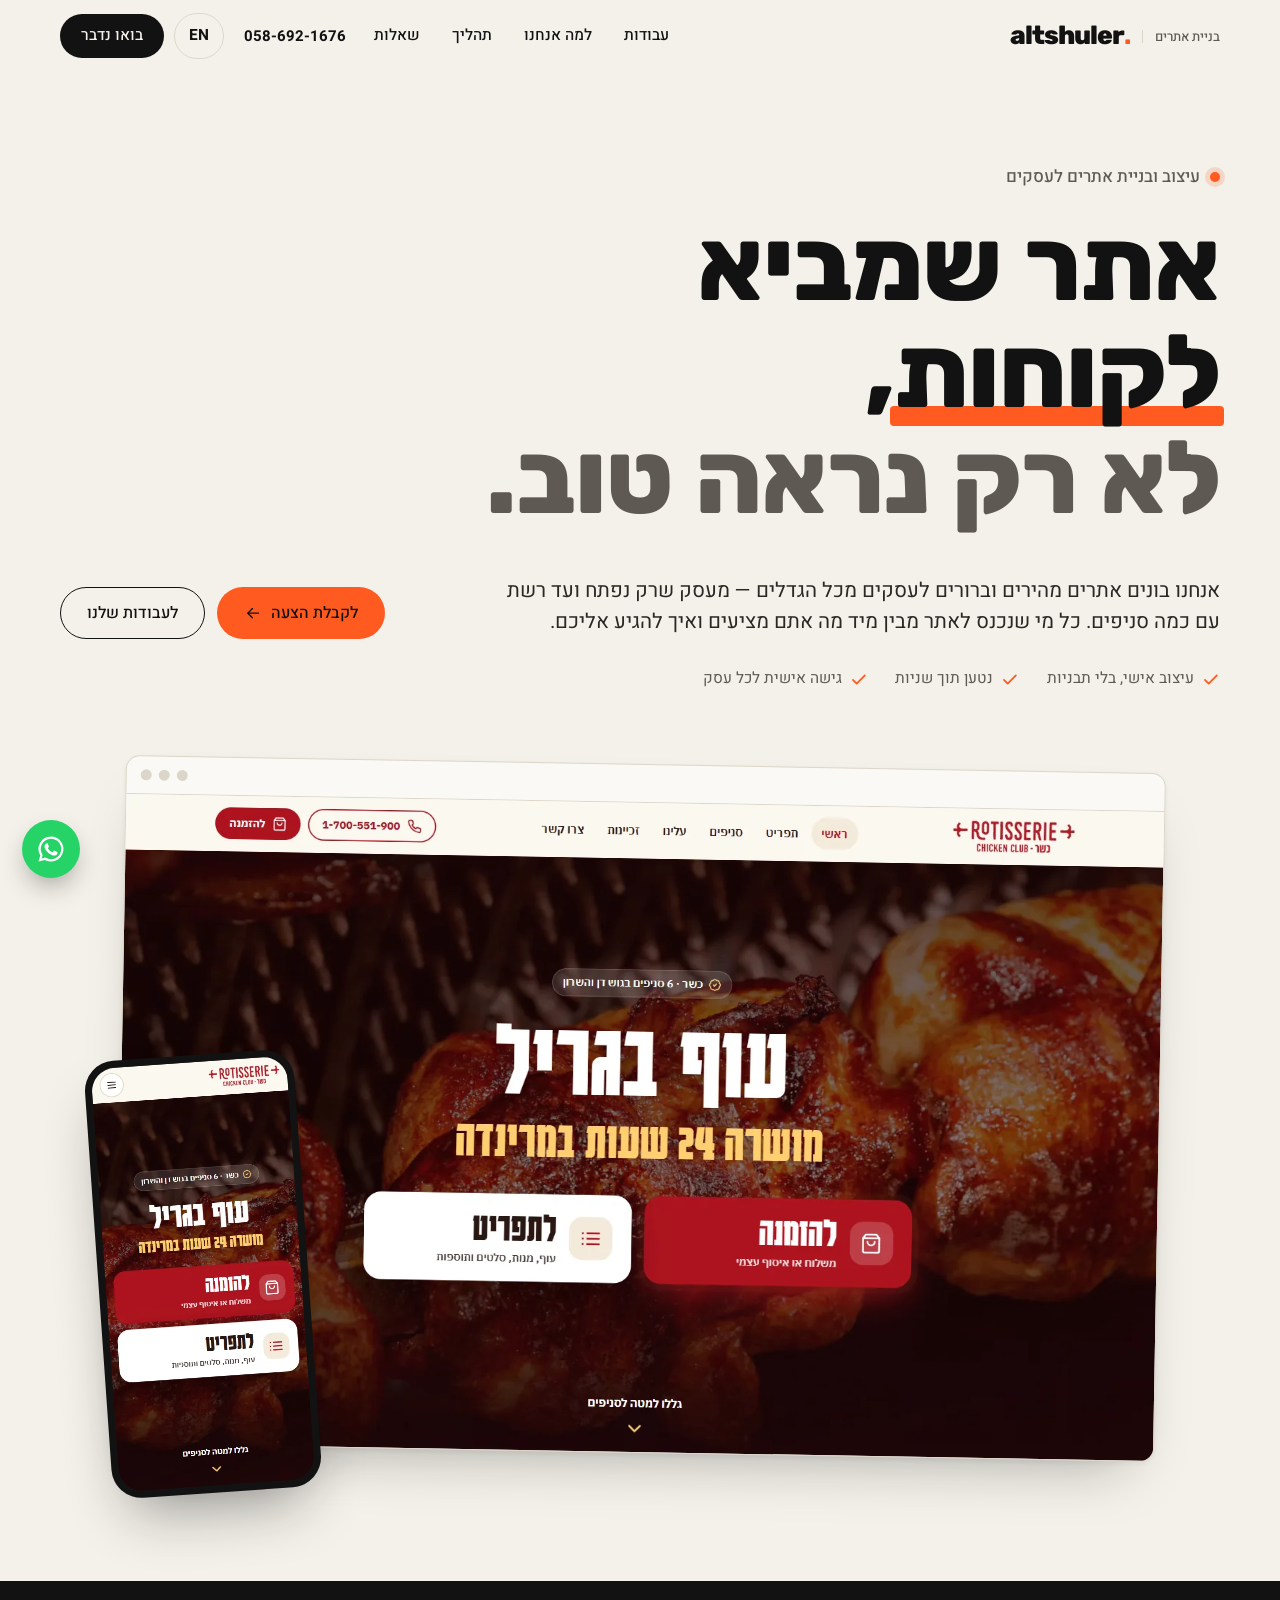
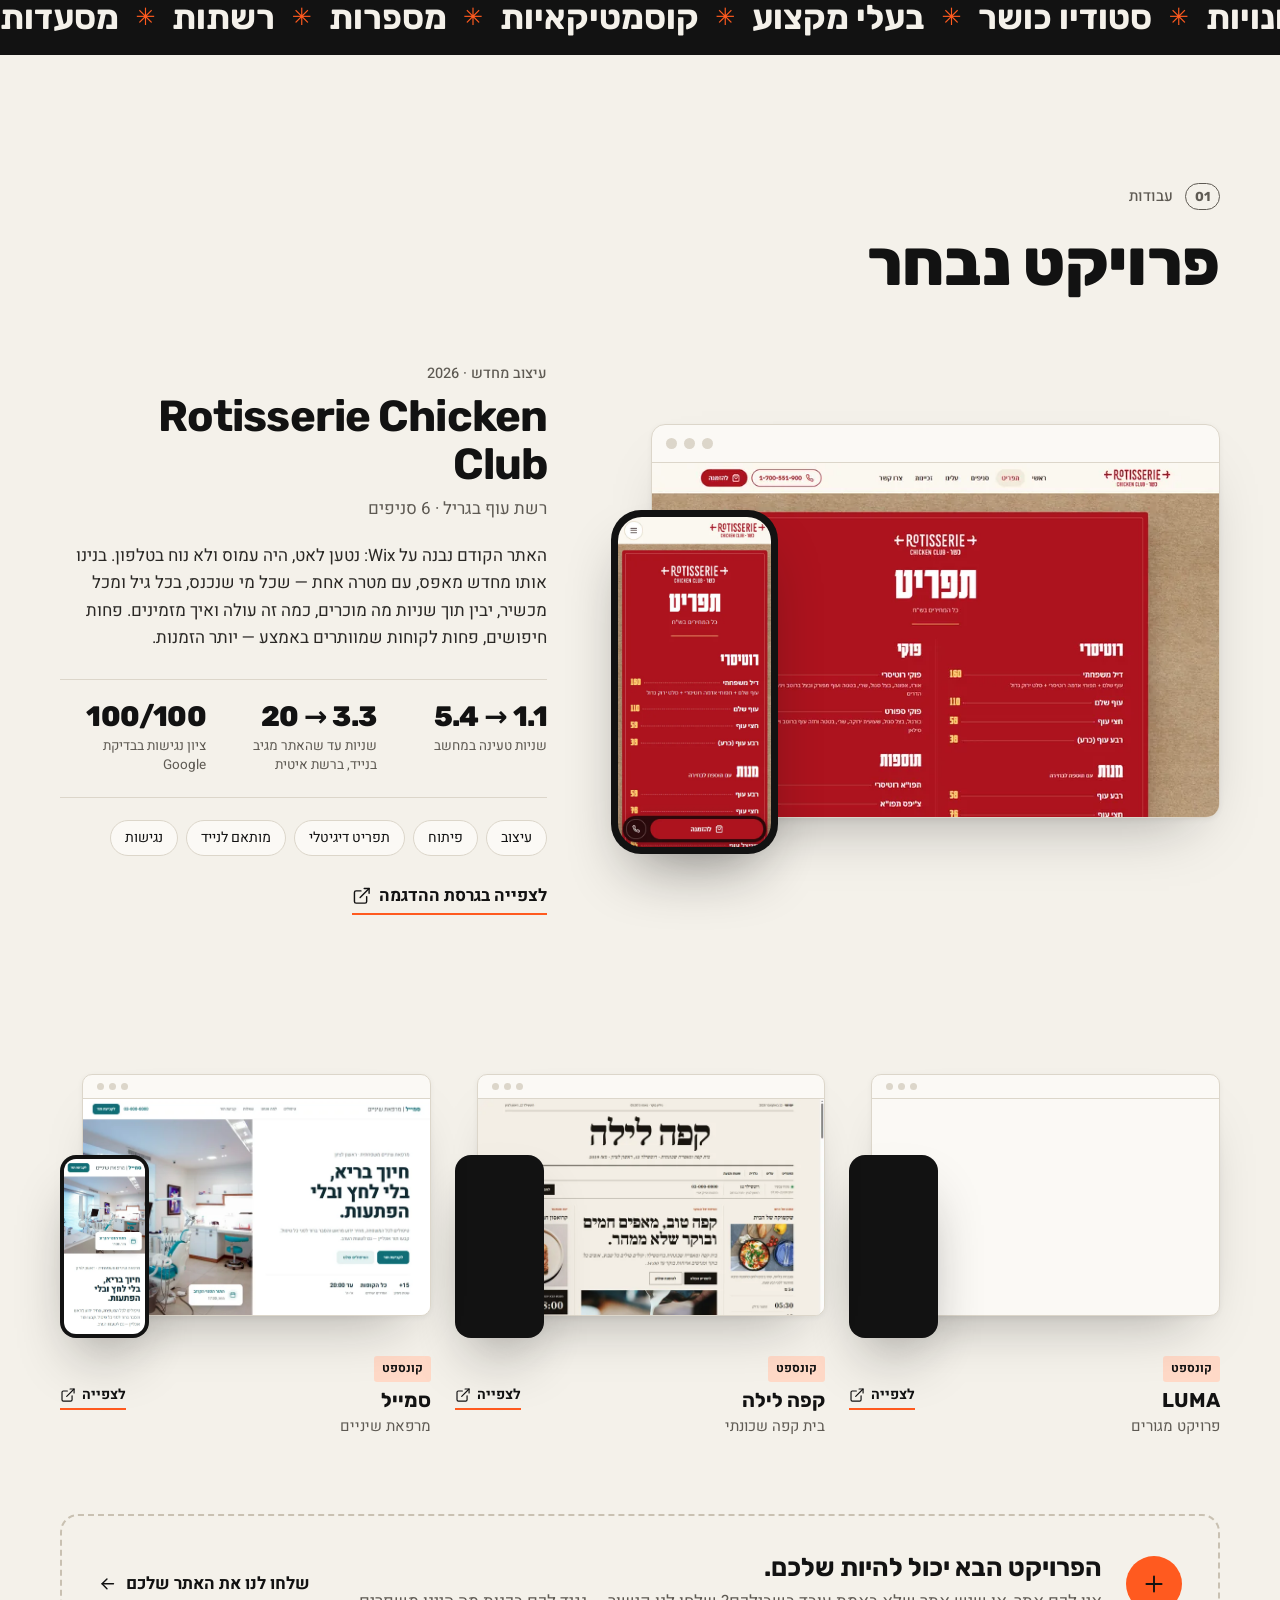
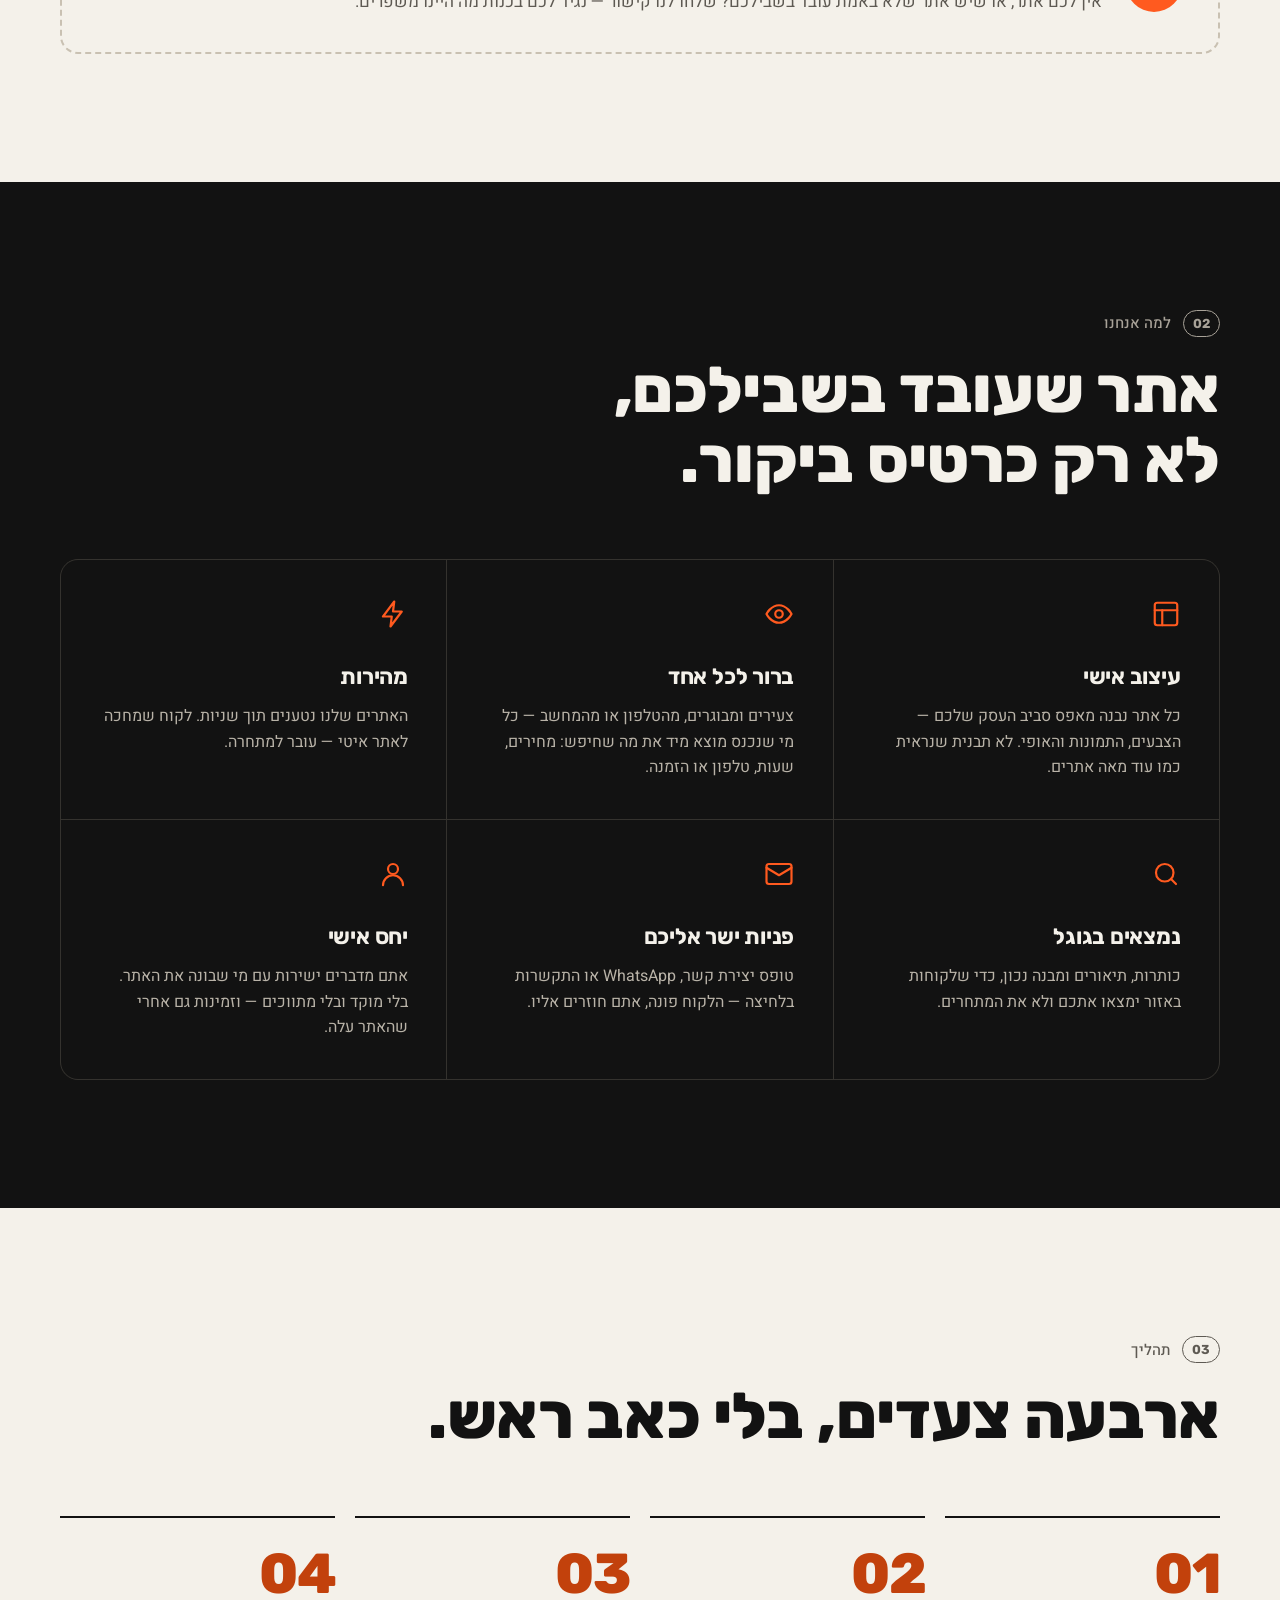
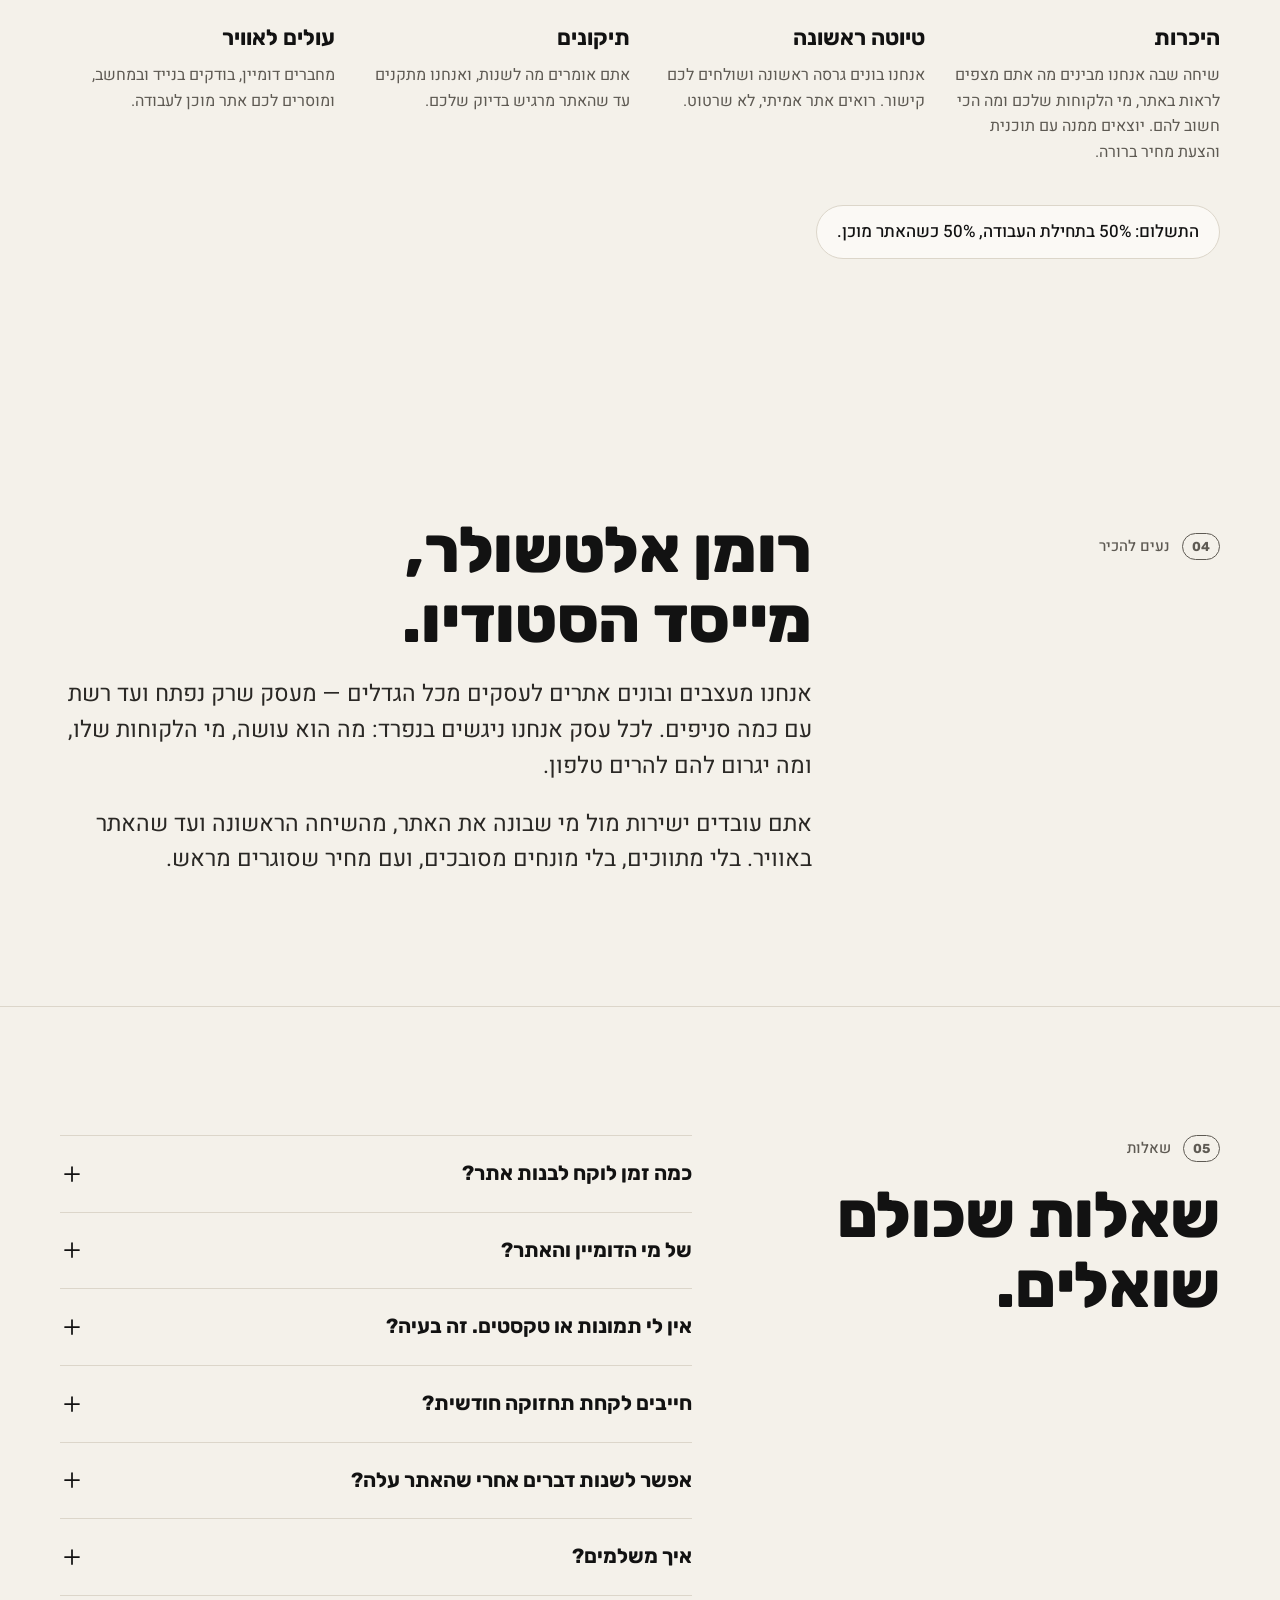
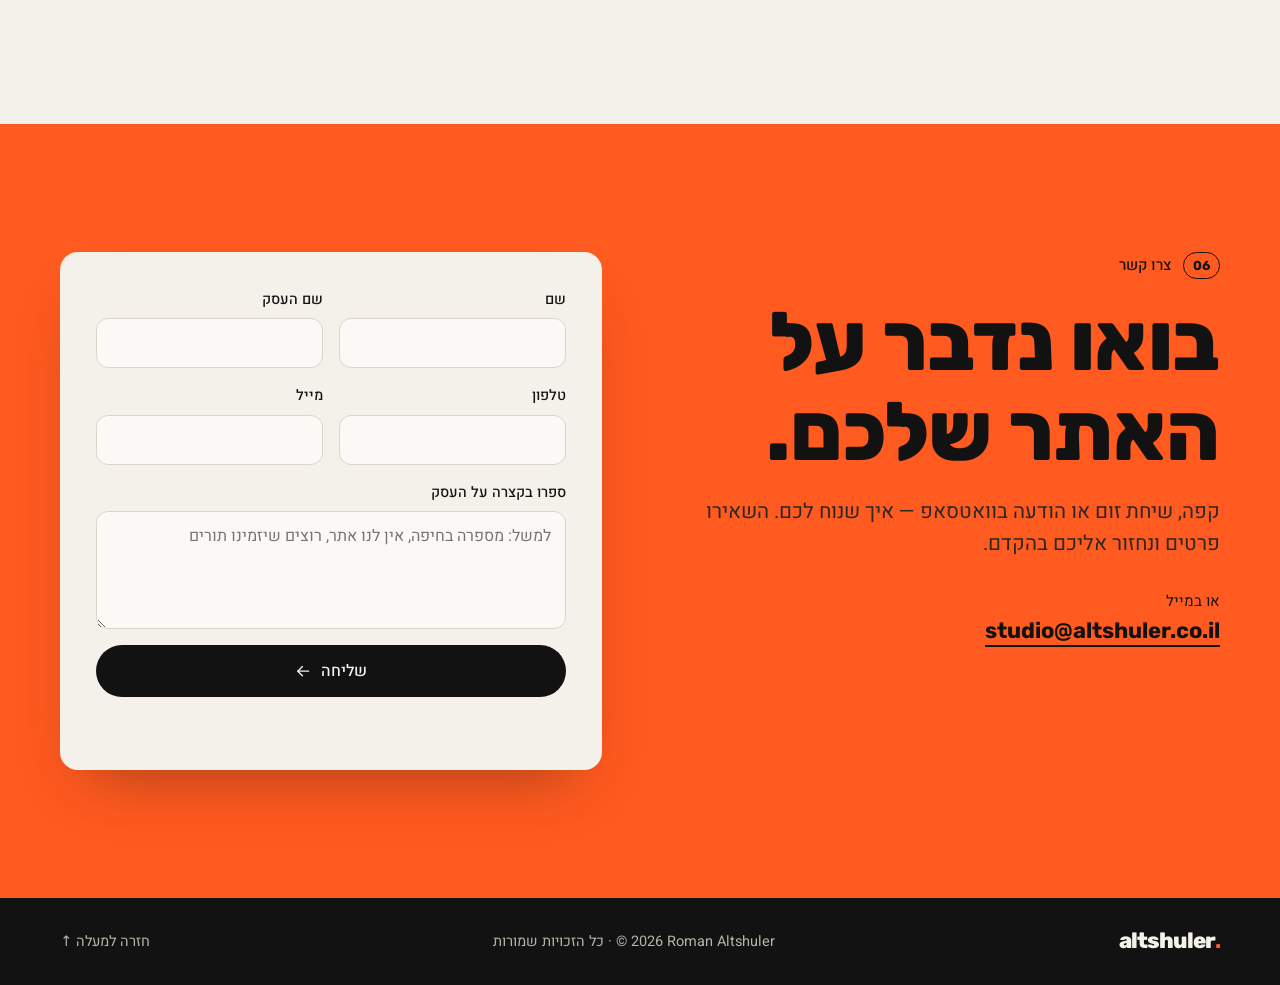
==== commit 8c9a2773: "Убран раздел с ценами и выбор пакета в форме Co-Authored-By: Claude Opus 5.5 <noreply@anthropic.com>" ====
--- a/index.html
+++ b/index.html
@@ -26,7 +26,7 @@
   <div class="wrap hdr__in">
     <a class="logo" href="#top" aria-label="Altshuler">altshuler<b>.</b><small>בניית אתרים</small></a>
     <nav class="nav" id="nav" aria-label="תפריט">
-      <a href="#work">עבודות</a><a href="#services">למה אנחנו</a><a href="#process">תהליך</a><a href="#plans">מחירים</a><a href="#faq">שאלות</a>
+      <a href="#work">עבודות</a><a href="#services">למה אנחנו</a><a href="#process">תהליך</a><a href="#faq">שאלות</a>
       <a class="nav__phone" href="tel:0586921676" dir="ltr">058-692-1676</a>
       <a class="nav__lang" href="en/" lang="en" aria-label="English">EN</a>
       <a class="btn btn--ink nav__cta" href="#contact">בואו נדבר</a>
@@ -109,46 +109,9 @@
   </div>
 </section>
 
-<section class="sec sec--paper" id="plans">
-  <div class="wrap">
-    <p class="eyebrow"><span>04</span>מחירים</p><h2 class="h2">בוחרים חבילה, מתאימים לצרכים.</h2>
-    <p class="lead lead--sec">לכל עסק צרכים אחרים, ולכן המחיר הסופי נקבע אחרי שיחה קצרה. המחירים כאן הם נקודת התחלה.</p>
-    <div class="plans">
-      <div class="plan rv" style="--d:0ms">
-        
-        <h3>דף נחיתה</h3><p class="plan__d">הדרך המהירה להופיע ברשת ולקבל פניות.</p>
-        <p class="price"><small>החל מ־</small><span dir="ltr">690</span><small>₪</small></p>
-        <p class="plan__once">תשלום חד-פעמי</p>
-        <ul><li><svg class="ico " viewBox="0 0 24 24" aria-hidden="true"><path d="M20 6 9 17l-5-5"/></svg>עד 2 עמודים</li><li><svg class="ico " viewBox="0 0 24 24" aria-hidden="true"><path d="M20 6 9 17l-5-5"/></svg>עיצוב אישי</li><li><svg class="ico " viewBox="0 0 24 24" aria-hidden="true"><path d="M20 6 9 17l-5-5"/></svg>מותאם לנייד</li><li><svg class="ico " viewBox="0 0 24 24" aria-hidden="true"><path d="M20 6 9 17l-5-5"/></svg>כפתורי התקשרות, WhatsApp וניווט</li><li><svg class="ico " viewBox="0 0 24 24" aria-hidden="true"><path d="M20 6 9 17l-5-5"/></svg>מפה ושעות פתיחה</li><li><svg class="ico " viewBox="0 0 24 24" aria-hidden="true"><path d="M20 6 9 17l-5-5"/></svg>דומיין לשנה הראשונה</li></ul>
-        <a class="btn btn--line" href="#contact" data-plan="1">לבדיקת מחיר</a>
-      </div>
-      <div class="plan plan--pop rv" style="--d:80ms">
-        <span class="plan__badge">הכי נבחר</span>
-        <h3>אתר עסקי</h3><p class="plan__d">אתר מלא לעסק שרוצה להיראות מקצועי.</p>
-        <p class="price"><small>החל מ־</small><span dir="ltr">1,990</span><small>₪</small></p>
-        <p class="plan__once">תשלום חד-פעמי</p>
-        <ul><li class="plan__plus">כל מה שבדף נחיתה, ובנוסף:</li><li><svg class="ico " viewBox="0 0 24 24" aria-hidden="true"><path d="M20 6 9 17l-5-5"/></svg>עד 5 עמודים</li><li><svg class="ico " viewBox="0 0 24 24" aria-hidden="true"><path d="M20 6 9 17l-5-5"/></svg>גלריה, תפריט או מחירון</li><li><svg class="ico " viewBox="0 0 24 24" aria-hidden="true"><path d="M20 6 9 17l-5-5"/></svg>טופס פניות שמגיע ישר אליכם</li><li><svg class="ico " viewBox="0 0 24 24" aria-hidden="true"><path d="M20 6 9 17l-5-5"/></svg>התאמה לחיפוש בגוגל</li><li><svg class="ico " viewBox="0 0 24 24" aria-hidden="true"><path d="M20 6 9 17l-5-5"/></svg>עזרה בניסוח הטקסטים</li></ul>
-        <a class="btn btn--accent" href="#contact" data-plan="2">לבדיקת מחיר</a>
-      </div>
-      <div class="plan plan--vip rv" style="--d:160ms">
-        <span class="plan__badge plan__badge--vip">פרימיום</span>
-        <h3>אתר פרימיום</h3><p class="plan__d">לעסקים שרוצים אתר שאין לאף אחד אחר.</p>
-        <p class="price price--word"><span>מחיר אישי</span></p>
-        <p class="plan__once">נקבע בפגישה אישית, לפי היקף הפרויקט</p>
-        <ul><li class="plan__plus">כל מה שבאתר עסקי, ובנוסף:</li><li><svg class="ico " viewBox="0 0 24 24" aria-hidden="true"><path d="M20 6 9 17l-5-5"/></svg>עיצוב ייחודי עם אנימציות</li><li><svg class="ico " viewBox="0 0 24 24" aria-hidden="true"><path d="M20 6 9 17l-5-5"/></svg>מספר עמודים לפי הצורך</li><li><svg class="ico " viewBox="0 0 24 24" aria-hidden="true"><path d="M20 6 9 17l-5-5"/></svg>אתר בכמה שפות</li><li><svg class="ico " viewBox="0 0 24 24" aria-hidden="true"><path d="M20 6 9 17l-5-5"/></svg>חיבור למערכות הזמנות, תורים או משלוחים</li><li><svg class="ico " viewBox="0 0 24 24" aria-hidden="true"><path d="M20 6 9 17l-5-5"/></svg>כתיבת תוכן מלאה</li><li><svg class="ico " viewBox="0 0 24 24" aria-hidden="true"><path d="M20 6 9 17l-5-5"/></svg>הקמת פרופיל Google Business</li><li><svg class="ico " viewBox="0 0 24 24" aria-hidden="true"><path d="M20 6 9 17l-5-5"/></svg>עדיפות בתמיכה</li></ul>
-        <a class="btn btn--line" href="#contact" data-plan="3">לתיאום פגישה</a>
-      </div>
-    </div>
-    <div class="care rv">
-      <div><h3>תחזוקה חודשית</h3><p>אחסון, חידוש דומיין, עדכונים קטנים (מחירים, שעות, תמונות) ותמיכה אם משהו לא עובד. לא חובה — אפשר לבטל בכל רגע.</p></div>
-      <p class="price price--sm"><small>החל מ־</small><span dir="ltr">99</span><small>₪ לחודש</small></p>
-    </div>
-  </div>
-</section>
-
 <section class="sec" id="about">
   <div class="wrap about">
-    <p class="eyebrow"><span>05</span>נעים להכיר</p>
+    <p class="eyebrow"><span>04</span>נעים להכיר</p>
     <div class="about__body rv">
       <h2 class="h2">רומן אלטשולר, מייסד הסטודיו.</h2>
       <p>אנחנו מעצבים ובונים אתרים לעסקים מכל הגדלים — מעסק שרק נפתח ועד רשת עם כמה סניפים. לכל עסק אנחנו ניגשים בנפרד: מה הוא עושה, מי הלקוחות שלו, ומה יגרום להם להרים טלפון.</p><p>אתם עובדים ישירות מול מי שבונה את האתר, מהשיחה הראשונה ועד שהאתר באוויר. בלי מתווכים, בלי מונחים מסובכים, ועם מחיר שסוגרים מראש.</p>
@@ -158,7 +121,7 @@
 
 <section class="sec sec--line" id="faq">
   <div class="wrap faq">
-    <div><p class="eyebrow"><span>06</span>שאלות</p><h2 class="h2">שאלות שכולם שואלים.</h2></div>
+    <div><p class="eyebrow"><span>05</span>שאלות</p><h2 class="h2">שאלות שכולם שואלים.</h2></div>
     <div class="faq__list"><details class="rv"><summary>כמה זמן לוקח לבנות אתר?<svg class="ico " viewBox="0 0 24 24" aria-hidden="true"><path d="M12 5v14"/><path d="M5 12h14"/></svg></summary><p>דף נחיתה — בדרך כלל כמה ימים. אתר עסקי — שבוע עד שלושה, תלוי כמה מהר מגיעים הטקסטים והתמונות. אתר פרימיום — לפי היקף הפרויקט, ונקבע מראש בפגישה.</p></details><details class="rv"><summary>של מי הדומיין והאתר?<svg class="ico " viewBox="0 0 24 24" aria-hidden="true"><path d="M12 5v14"/><path d="M5 12h14"/></svg></summary><p>שלכם. הדומיין נרשם על שמכם, והשנה הראשונה כלולה במחיר. אחרי התשלום המלא האתר שייך לכם.</p></details><details class="rv"><summary>אין לי תמונות או טקסטים. זה בעיה?<svg class="ico " viewBox="0 0 24 24" aria-hidden="true"><path d="M12 5v14"/><path d="M5 12h14"/></svg></summary><p>לא. נעזור לנסח טקסטים ולבחור תמונות. תמונות אמיתיות של העסק תמיד עובדות הכי טוב — נסביר איך לצלם אותן בטלפון.</p></details><details class="rv"><summary>חייבים לקחת תחזוקה חודשית?<svg class="ico " viewBox="0 0 24 24" aria-hidden="true"><path d="M12 5v14"/><path d="M5 12h14"/></svg></summary><p>לא. בלי תחזוקה האתר עובר אליכם, את חידוש הדומיין משלמים בעצמכם (כ-60–100 ₪ לשנה), ועל כל שינוי משלמים בנפרד.</p></details><details class="rv"><summary>אפשר לשנות דברים אחרי שהאתר עלה?<svg class="ico " viewBox="0 0 24 24" aria-hidden="true"><path d="M12 5v14"/><path d="M5 12h14"/></svg></summary><p>כן. עם תחזוקה חודשית עדכונים קטנים כלולים. בלעדיה — מחיר קבוע לכל שינוי, סוגרים מראש.</p></details><details class="rv"><summary>איך משלמים?<svg class="ico " viewBox="0 0 24 24" aria-hidden="true"><path d="M12 5v14"/><path d="M5 12h14"/></svg></summary><p>50% בתחילת העבודה ו-50% כשהאתר מוכן ואתם מרוצים ממנו.</p></details></div>
   </div>
 </section>
@@ -166,7 +129,7 @@
 <section class="sec sec--accent" id="contact">
   <div class="wrap contact">
     <div>
-      <p class="eyebrow"><span>07</span>צרו קשר</p>
+      <p class="eyebrow"><span>06</span>צרו קשר</p>
       <h2 class="h2 h2--xl">בואו נדבר על האתר שלכם.</h2>
       <p class="lead">קפה, שיחת זום או הודעה בוואטסאפ — איך שנוח לכם. השאירו פרטים ונחזור אליכם בהקדם.</p>
       <p class="contact__mail">או במייל<a href="mailto:studio@altshuler.co.il" dir="ltr">studio@altshuler.co.il</a></p>
@@ -176,7 +139,6 @@
       <label>שם העסק<input name="business" autocomplete="organization"></label>
       <label>טלפון<input name="phone" type="tel" autocomplete="tel" inputmode="tel" dir="ltr" required></label>
       <label>מייל<input name="email" type="email" autocomplete="email" dir="ltr" required></label>
-      <label class="full">מה מעניין אתכם?<select name="plan"><option>עוד לא בטוח/ה</option><option>דף נחיתה</option><option>אתר עסקי</option><option>אתר פרימיום</option><option>רק תחזוקה לאתר קיים</option></select></label>
       <label class="full">ספרו בקצרה על העסק<textarea name="message" rows="4" placeholder="למשל: מספרה בחיפה, אין לנו אתר, רוצים שיזמינו תורים"></textarea></label>
       <input class="hp" type="text" name="botcheck" tabindex="-1" autocomplete="off" aria-hidden="true">
       <button class="btn btn--ink full" type="submit">שליחה<svg class="ico flip" viewBox="0 0 24 24" aria-hidden="true"><path d="M5 12h14"/><path d="m13 6 6 6-6 6"/></svg></button>
@@ -194,6 +156,6 @@
   </div>
 </footer>
 <a class="wa" href="https://wa.me/972586921676" target="_blank" rel="noopener" aria-label="WhatsApp"><svg viewBox="0 0 24 24" aria-hidden="true"><path d="M12 2a10 10 0 0 0-8.6 15.1L2 22l5-1.3A10 10 0 1 0 12 2Zm0 18.2a8.2 8.2 0 0 1-4.2-1.2l-.3-.2-3 .8.8-2.9-.2-.3A8.2 8.2 0 1 1 12 20.2Zm4.5-6.1c-.2-.1-1.5-.7-1.7-.8s-.4-.1-.6.1-.7.8-.8 1-.3.2-.5.1a6.7 6.7 0 0 1-3.3-2.9c-.3-.4.2-.4.7-1.4.1-.2 0-.3 0-.5l-.8-1.8c-.2-.5-.4-.4-.6-.4h-.5a1 1 0 0 0-.7.3 2.9 2.9 0 0 0-.9 2.2 5 5 0 0 0 1 2.7 11.5 11.5 0 0 0 4.4 3.9c1.6.7 2.3.8 3.1.6a2.6 2.6 0 0 0 1.7-1.2 2.1 2.1 0 0 0 .2-1.2c-.1-.2-.3-.3-.5-.4Z"/></svg></a>
-<script src="js/main.js?v=ecb9a9dd" defer></script>
+<script src="js/main.js?v=0129f0f4" defer></script>
 </body>
 </html>
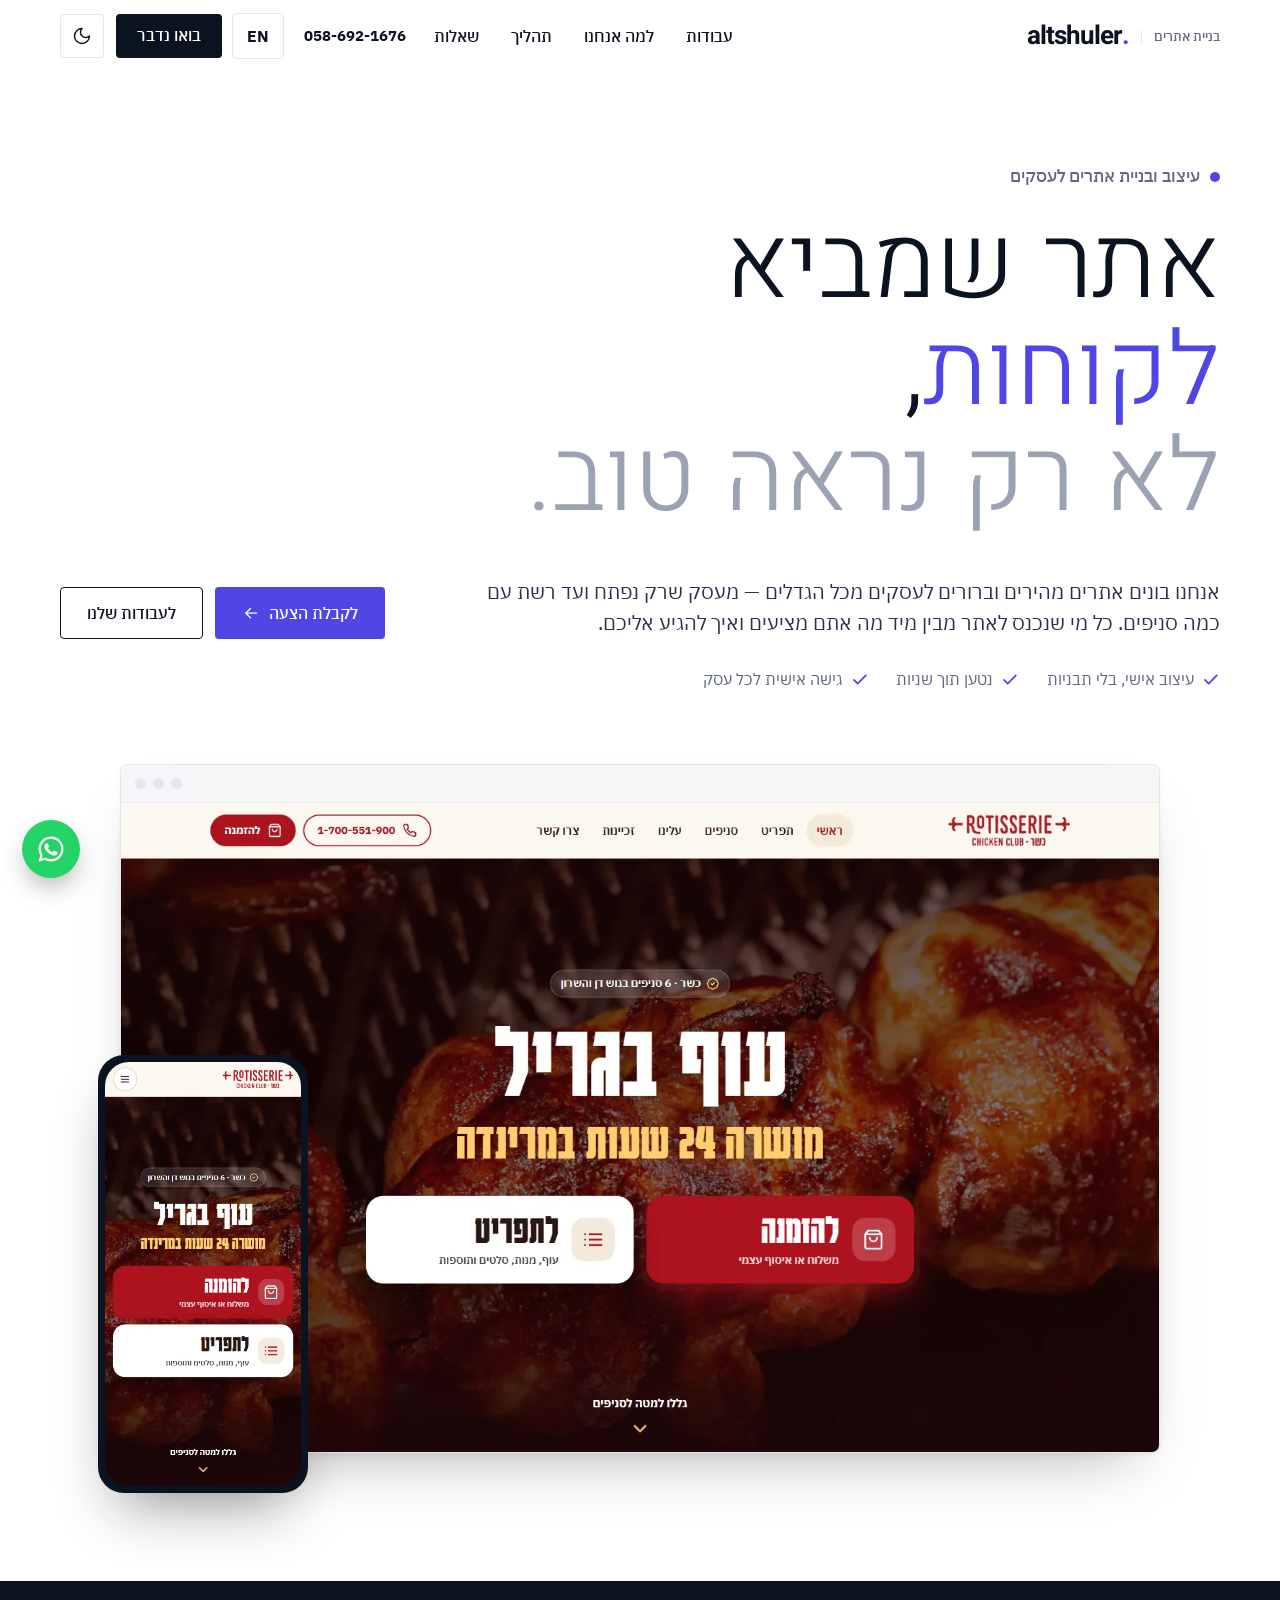
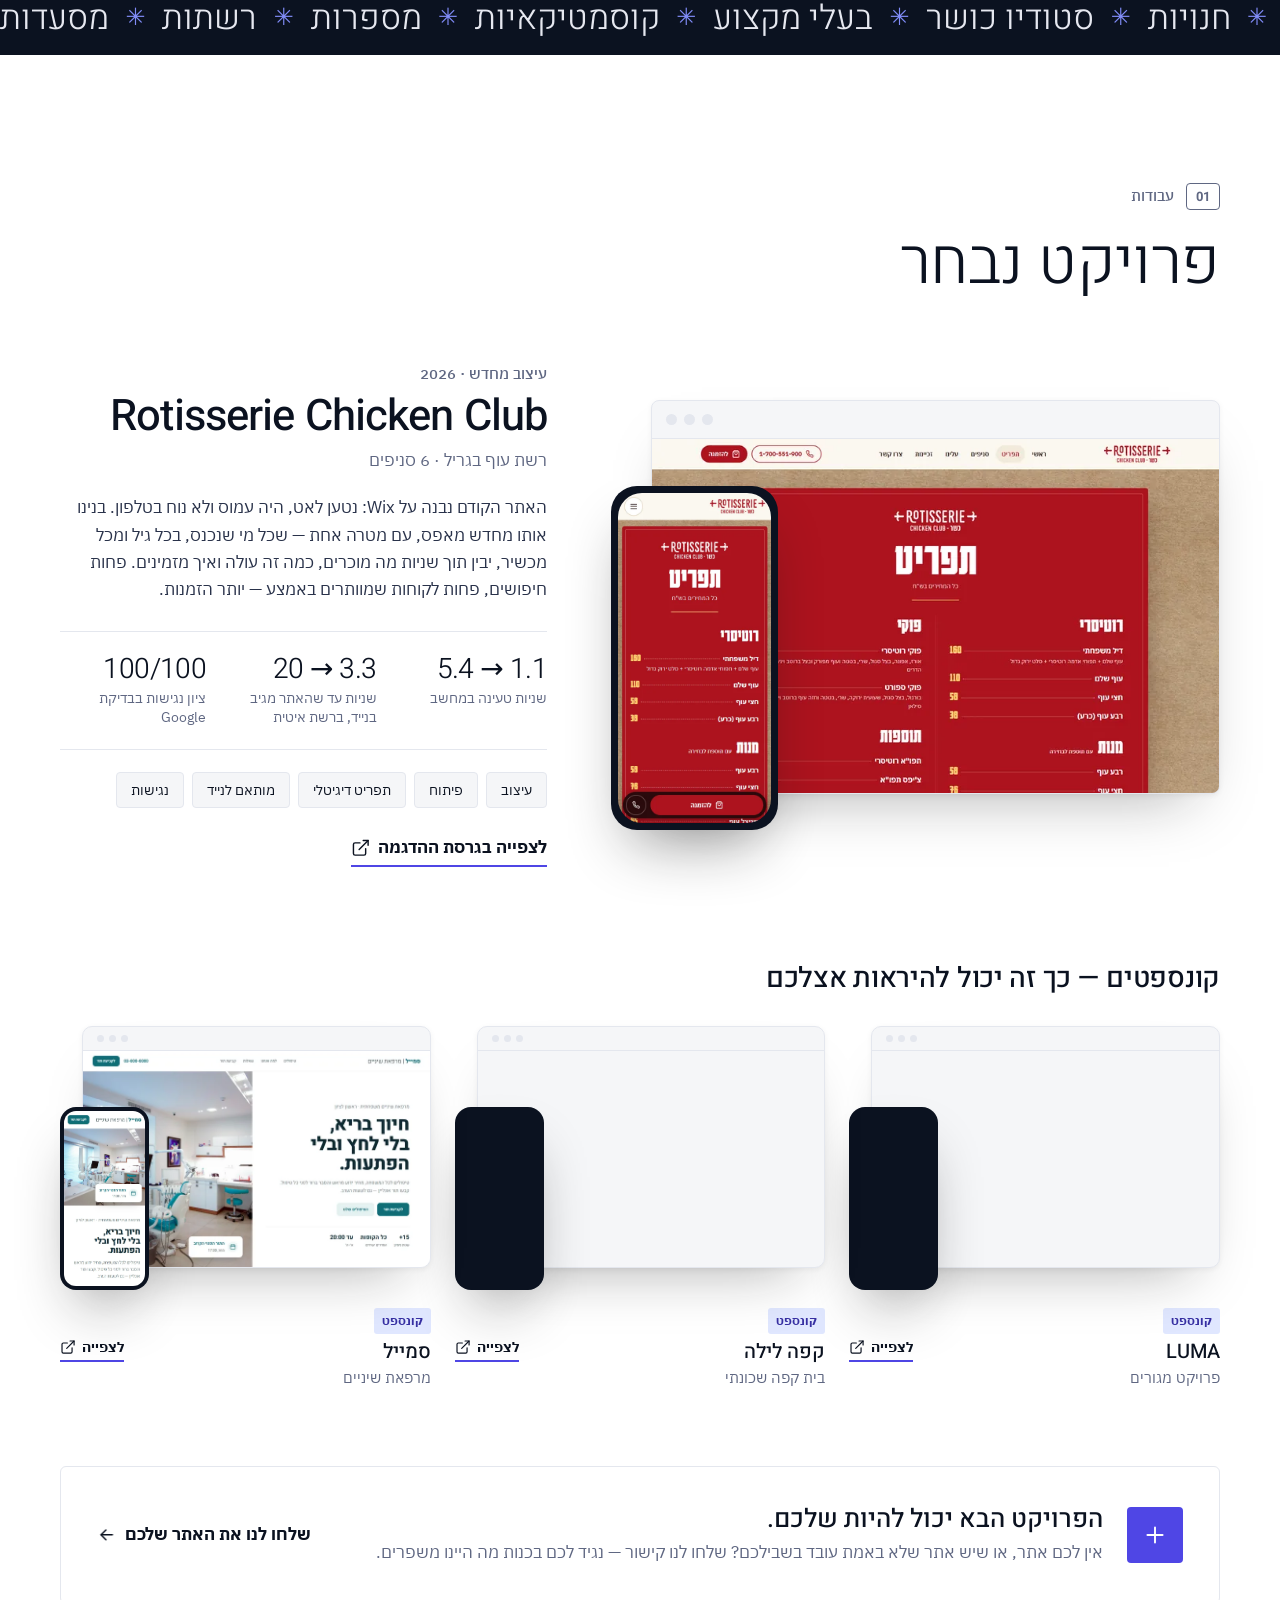
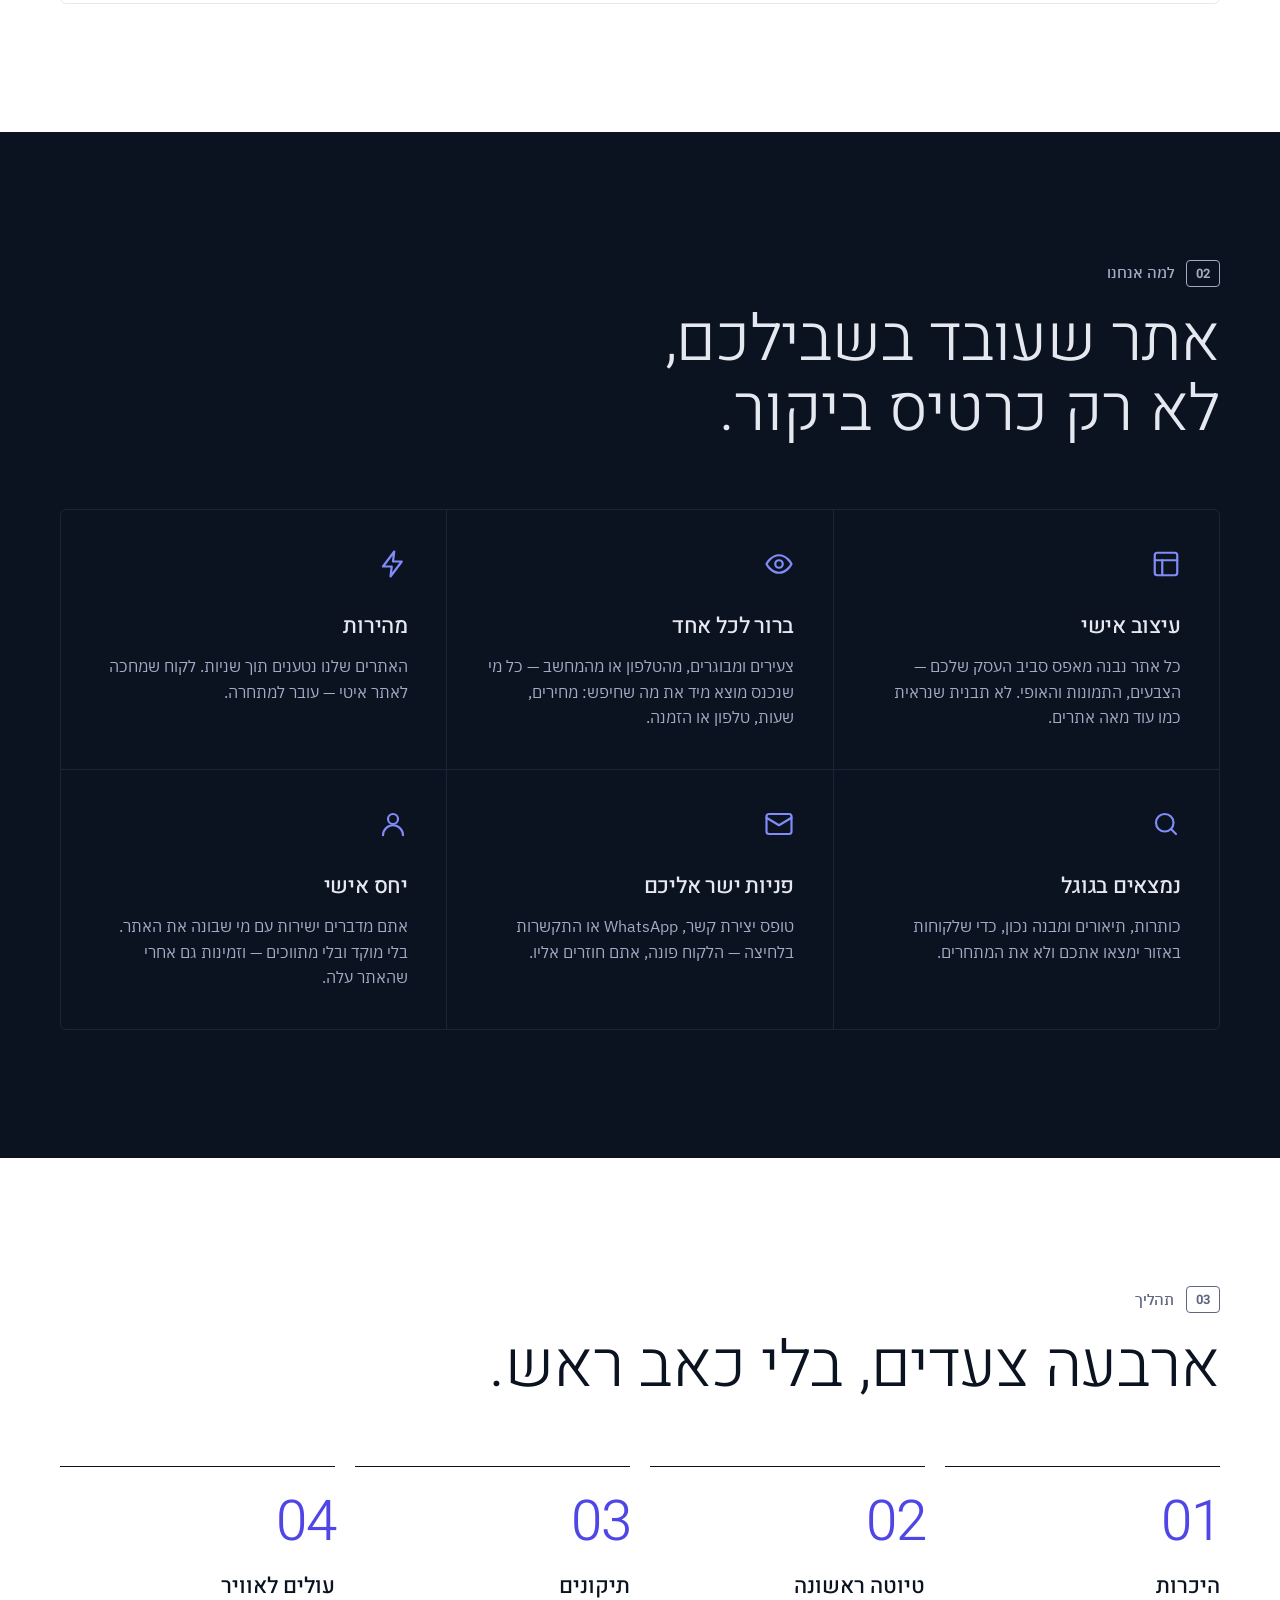
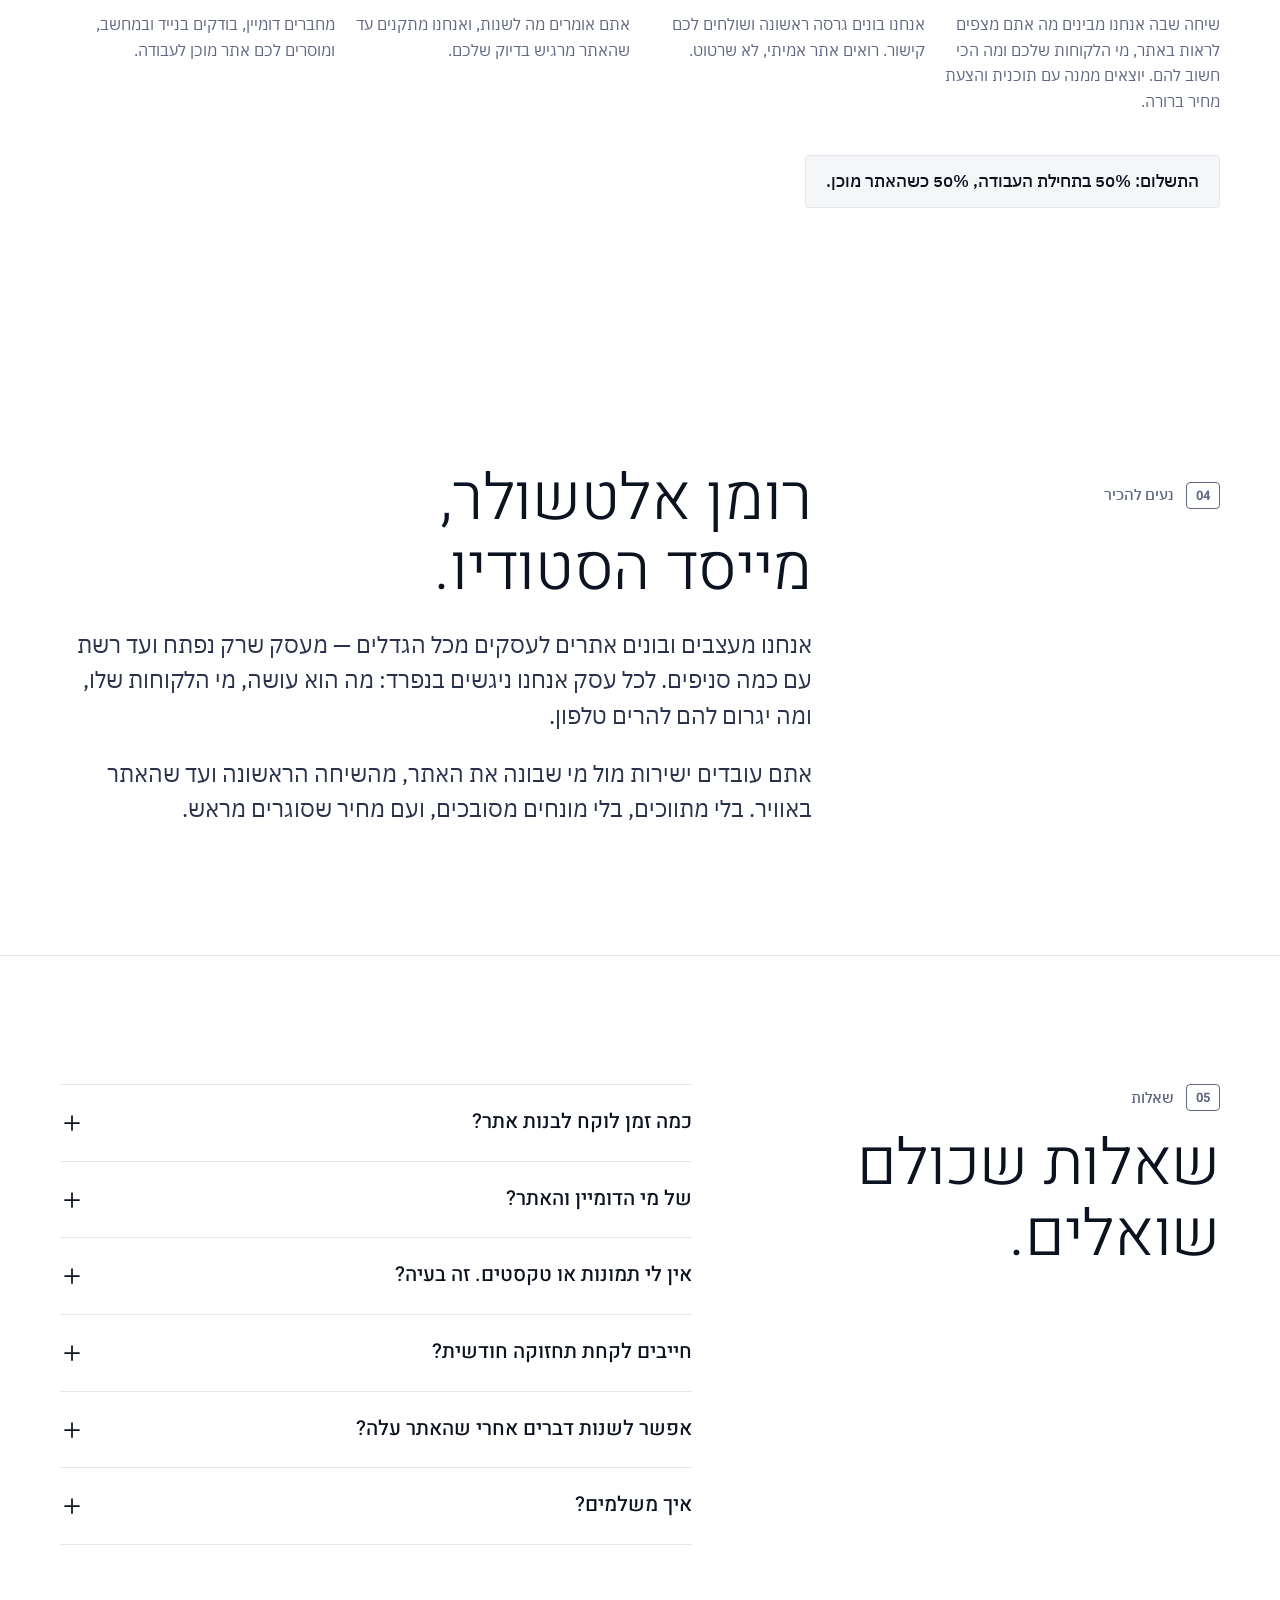
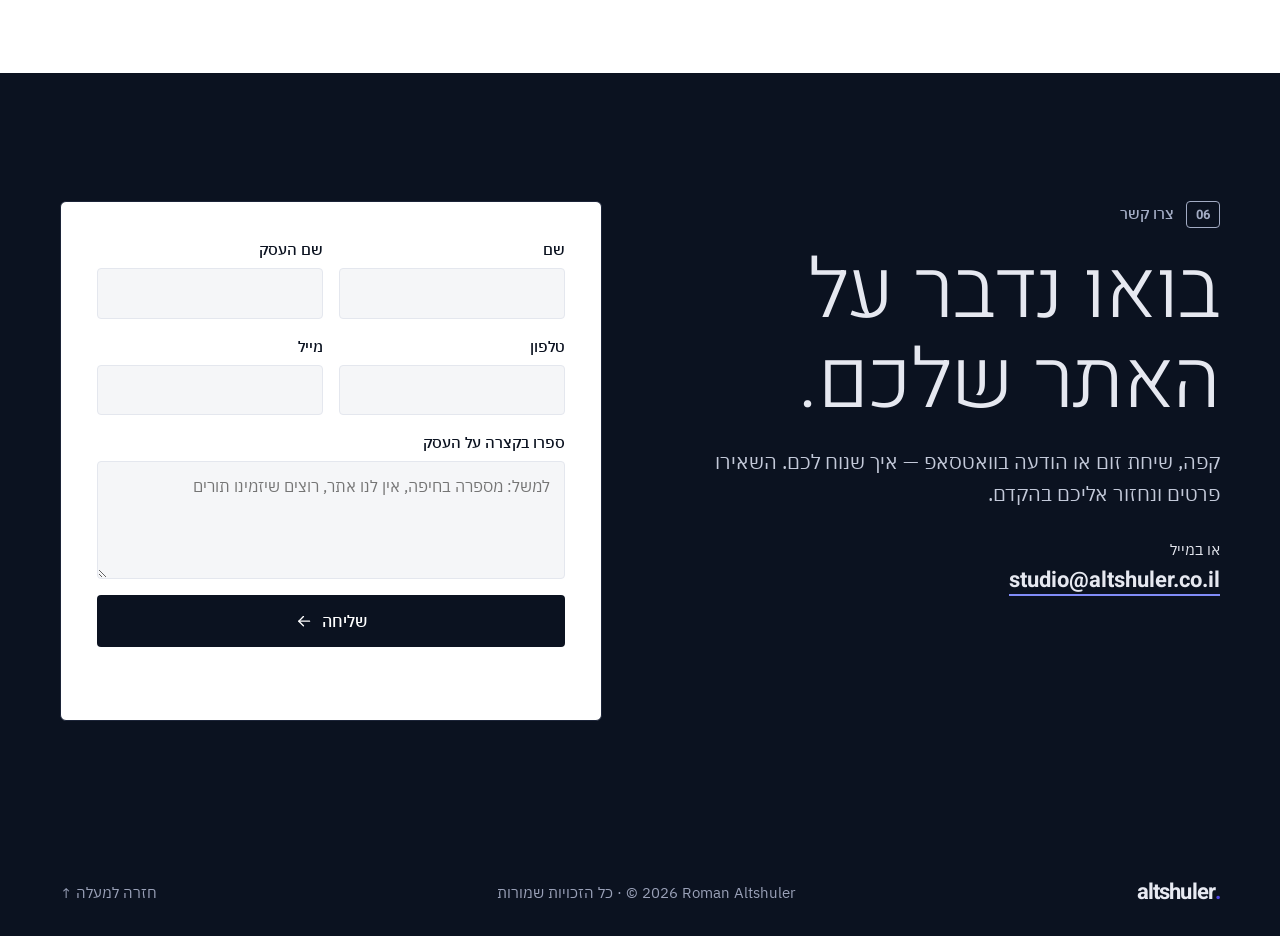
==== commit 0f7d64c1: "Новый стиль: светлая (F) и тёмная (H) темы с переключателем, шрифты Heebo + IBM Plex Co-Authored-By:" ====
--- a/index.html
+++ b/index.html
@@ -5,7 +5,9 @@
 <meta name="viewport" content="width=device-width, initial-scale=1">
 <title>Altshuler — עיצוב ובניית אתרים לעסקים</title>
 <meta name="description" content="עיצוב ובניית אתרים לעסקים מכל הגדלים — מעסק שרק נפתח ועד רשת עם כמה סניפים. אתר מהיר, ברור ומותאם לנייד, עם גישה אישית לכל לקוח.">
-<meta name="theme-color" content="#F4F1EA">
+<meta name="theme-color" content="#FFFFFF" media="(prefers-color-scheme: light)">
+<meta name="theme-color" content="#0A0D16" media="(prefers-color-scheme: dark)">
+<script>try{var t=localStorage.getItem('theme');if(t)document.documentElement.dataset.theme=t}catch(e){}</script>
 <meta name="google-site-verification" content="6T6on3ABnXPG_Xr47UX2pxeP_9kdInPiHM5eI0HlFHE">
 <meta property="og:title" content="Altshuler — עיצוב ובניית אתרים לעסקים">
 <meta property="og:description" content="עיצוב ובניית אתרים לעסקים מכל הגדלים — מעסק שרק נפתח ועד רשת עם כמה סניפים. אתר מהיר, ברור ומותאם לנייד, עם גישה אישית לכל לקוח.">
@@ -16,9 +18,9 @@
 <link rel="alternate" hreflang="en" href="https://altshuler.co.il/en/">
 <link rel="alternate" hreflang="x-default" href="https://altshuler.co.il/">
 <link rel="icon" href="favicon.svg" type="image/svg+xml">
-<link rel="preload" href="fonts/rubik-hebrew-2.woff2" as="font" type="font/woff2" crossorigin>
 <link rel="preload" href="fonts/heebo-hebrew-0.woff2" as="font" type="font/woff2" crossorigin>
-<style>@font-face { font-family: 'Heebo'; font-style: normal; font-weight: 400; font-display: swap; src: url(fonts/heebo-hebrew-0.woff2) format('woff2'); unicode-range: U+0307-0308, U+0590-05FF, U+200C-2010, U+20AA, U+25CC, U+FB1D-FB4F; } @font-face { font-family: 'Heebo'; font-style: normal; font-weight: 400; font-display: swap; src: url(fonts/heebo-latin-1.woff2) format('woff2'); unicode-range: U+0000-00FF, U+0131, U+0152-0153, U+02BB-02BC, U+02C6, U+02DA, U+02DC, U+0304, U+0308, U+0329, U+2000-206F, U+20AC, U+2122, U+2191, U+2193, U+2212, U+2215, U+FEFF, U+FFFD; } @font-face { font-family: 'Heebo'; font-style: normal; font-weight: 500; font-display: swap; src: url(fonts/heebo-hebrew-0.woff2) format('woff2'); unicode-range: U+0307-0308, U+0590-05FF, U+200C-2010, U+20AA, U+25CC, U+FB1D-FB4F; } @font-face { font-family: 'Heebo'; font-style: normal; font-weight: 500; font-display: swap; src: url(fonts/heebo-latin-1.woff2) format('woff2'); unicode-range: U+0000-00FF, U+0131, U+0152-0153, U+02BB-02BC, U+02C6, U+02DA, U+02DC, U+0304, U+0308, U+0329, U+2000-206F, U+20AC, U+2122, U+2191, U+2193, U+2212, U+2215, U+FEFF, U+FFFD; } @font-face { font-family: 'Heebo'; font-style: normal; font-weight: 700; font-display: swap; src: url(fonts/heebo-hebrew-0.woff2) format('woff2'); unicode-range: U+0307-0308, U+0590-05FF, U+200C-2010, U+20AA, U+25CC, U+FB1D-FB4F; } @font-face { font-family: 'Heebo'; font-style: normal; font-weight: 700; font-display: swap; src: url(fonts/heebo-latin-1.woff2) format('woff2'); unicode-range: U+0000-00FF, U+0131, U+0152-0153, U+02BB-02BC, U+02C6, U+02DA, U+02DC, U+0304, U+0308, U+0329, U+2000-206F, U+20AC, U+2122, U+2191, U+2193, U+2212, U+2215, U+FEFF, U+FFFD; } @font-face { font-family: 'Rubik'; font-style: normal; font-weight: 500; font-display: swap; src: url(fonts/rubik-hebrew-2.woff2) format('woff2'); unicode-range: U+0307-0308, U+0590-05FF, U+200C-2010, U+20AA, U+25CC, U+FB1D-FB4F; } @font-face { font-family: 'Rubik'; font-style: normal; font-weight: 500; font-display: swap; src: url(fonts/rubik-latin-3.woff2) format('woff2'); unicode-range: U+0000-00FF, U+0131, U+0152-0153, U+02BB-02BC, U+02C6, U+02DA, U+02DC, U+0304, U+0308, U+0329, U+2000-206F, U+20AC, U+2122, U+2191, U+2193, U+2212, U+2215, U+FEFF, U+FFFD; } @font-face { font-family: 'Rubik'; font-style: normal; font-weight: 700; font-display: swap; src: url(fonts/rubik-hebrew-2.woff2) format('woff2'); unicode-range: U+0307-0308, U+0590-05FF, U+200C-2010, U+20AA, U+25CC, U+FB1D-FB4F; } @font-face { font-family: 'Rubik'; font-style: normal; font-weight: 700; font-display: swap; src: url(fonts/rubik-latin-3.woff2) format('woff2'); unicode-range: U+0000-00FF, U+0131, U+0152-0153, U+02BB-02BC, U+02C6, U+02DA, U+02DC, U+0304, U+0308, U+0329, U+2000-206F, U+20AC, U+2122, U+2191, U+2193, U+2212, U+2215, U+FEFF, U+FFFD; } @font-face { font-family: 'Rubik'; font-style: normal; font-weight: 800; font-display: swap; src: url(fonts/rubik-hebrew-2.woff2) format('woff2'); unicode-range: U+0307-0308, U+0590-05FF, U+200C-2010, U+20AA, U+25CC, U+FB1D-FB4F; } @font-face { font-family: 'Rubik'; font-style: normal; font-weight: 800; font-display: swap; src: url(fonts/rubik-latin-3.woff2) format('woff2'); unicode-range: U+0000-00FF, U+0131, U+0152-0153, U+02BB-02BC, U+02C6, U+02DA, U+02DC, U+0304, U+0308, U+0329, U+2000-206F, U+20AC, U+2122, U+2191, U+2193, U+2212, U+2215, U+FEFF, U+FFFD; }:root{--bg: #F4F1EA;--paper: #FBF9F5;--ink: #121212;--ink-2: #2A2825;--muted: #5E5A53;--line: #DCD6CA;--accent: #FF5A1F;--accent-ink: #121212;--accent-text: #C2410C;--display: 'Rubik', 'Heebo', system-ui, sans-serif;--body: 'Heebo', 'Rubik', system-ui, sans-serif;--wrap: 1240px;--gutter: clamp(16px, 4vw, 40px);--radius: 18px;--ease: cubic-bezier(.2, .7, .2, 1);}*{box-sizing: border-box;}html{scroll-behavior: smooth;scroll-padding-top: 84px;-webkit-text-size-adjust: 100%;}body{margin: 0;background: var(--bg);color: var(--ink);font: 400 17px/1.6 var(--body);-webkit-font-smoothing: antialiased;overflow-x: clip;}img{display: block;max-width: 100%;height: auto;}a{color: inherit;}h1, h2, h3{margin: 0;font-family: var(--display);}p{margin: 0;}ul, ol{margin: 0;padding: 0;list-style: none;}:focus-visible{outline: 3px solid var(--accent);outline-offset: 3px;border-radius: 6px;}.wrap{width: 100%;max-width: var(--wrap);margin-inline: auto;padding-inline: var(--gutter);}.ico{width: 1.15em;height: 1.15em;flex: none;fill: none;stroke: currentColor;stroke-width: 1.75;stroke-linecap: round;stroke-linejoin: round;}.ico.flip{transform: scaleX(-1);}.skip{position: absolute;inset-inline-start: 12px;top: -60px;z-index: 100;background: var(--ink);color: var(--bg);padding: 10px 16px;border-radius: 10px;}.skip:focus{top: 12px;}.btn{display: inline-flex;align-items: center;justify-content: center;gap: .55em;min-height: 52px;padding: 0 26px;border-radius: 999px;border: 1.5px solid transparent;font: 500 16px/1 var(--body);text-decoration: none;cursor: pointer;transition: transform .2s var(--ease), background-color .2s, color .2s, border-color .2s;}.btn:hover{transform: translateY(-2px);}.btn:active{transform: translateY(0);}.btn .ico{transition: transform .2s var(--ease);}.btn:hover .ico{transform: translateX(3px);}.btn:hover .ico.flip{transform: scaleX(-1) translateX(3px);}.btn--accent{background: var(--accent);color: var(--accent-ink);}.btn--accent:hover{background: #ff6d38;}.btn--ink{background: var(--ink);color: var(--bg);}.btn--ink:hover{background: #2b2b2b;}.btn--line{border-color: var(--ink);color: var(--ink);background: transparent;}.btn--line:hover{background: var(--ink);color: var(--bg);}.hdr{position: sticky;top: 0;z-index: 50;background: rgba(244, 241, 234, .86);backdrop-filter: blur(12px);-webkit-backdrop-filter: blur(12px);border-bottom: 1px solid transparent;transition: border-color .3s;}.hdr.is-scrolled{border-bottom-color: var(--line);}.hdr__in{display: flex;align-items: center;justify-content: space-between;gap: 24px;min-height: 72px;}.logo{font: 800 26px/1 var(--display);letter-spacing: -.04em;text-decoration: none;direction: ltr;display: inline-flex;align-items: baseline;gap: 0;}.logo b{color: var(--accent);}.logo small{font: 500 11px/1 var(--body);letter-spacing: .14em;text-transform: uppercase;color: var(--muted);margin-inline-start: 12px;padding-inline-start: 12px;border-inline-start: 1px solid var(--line);align-self: center;}html[dir=rtl] .logo small{letter-spacing: 0;font-size: 13px;}.logo--sm{font-size: 22px;}.nav{display: flex;align-items: center;gap: 4px;}.nav a{padding: 10px 14px;border-radius: 999px;text-decoration: none;font-size: 15.5px;font-weight: 500;transition: background-color .2s;}.nav a:not(.btn):hover{background: rgba(18, 18, 18, .06);}.nav__lang{border: 1.5px solid var(--line);margin-inline: 6px;font-weight: 700 !important;}.nav .nav__cta{min-height: 44px;padding: 0 20px;color: var(--bg);}.burger{display: none;width: 48px;height: 48px;border-radius: 50%;border: 1.5px solid var(--line);background: var(--paper);color: var(--ink);cursor: pointer;align-items: center;justify-content: center;}.burger .ico{width: 22px;height: 22px;}.burger .i-close{display: none;}.hero{padding: clamp(40px, 7vw, 96px) 0 0;}.kicker{display: inline-flex;align-items: center;gap: 10px;font-weight: 500;color: var(--muted);margin-bottom: 22px;}.kicker::before{content: '';width: 10px;height: 10px;border-radius: 50%;background: var(--accent);box-shadow: 0 0 0 5px rgba(255, 90, 31, .18);}.hero__title{position: relative;z-index: 0;font-size: clamp(44px, 8vw, 112px);line-height: .98;font-weight: 800;letter-spacing: -.025em;word-spacing: .04em;}html[dir=rtl] .hero__title{letter-spacing: -.01em;line-height: 1.04;}.hero__title .line{display: block;}.hero__title .line:last-child{color: var(--muted);}.hero__title em{font-style: normal;position: relative;white-space: nowrap;}.hero__title em::after{content: '';position: absolute;inset-inline: -.04em;bottom: .06em;height: .2em;background: var(--accent);z-index: -1;border-radius: 4px;transform-origin: inline-start;animation: mark 1s .7s var(--ease) both;}@keyframes mark{from{transform: scaleX(0);}}html[dir=rtl] .hero__title em::after{transform-origin: right;}html[dir=ltr] .hero__title em::after{transform-origin: left;}.hero__row{display: flex;align-items: flex-end;justify-content: space-between;gap: 32px 48px;flex-wrap: wrap;margin-top: clamp(28px, 4vw, 44px);}.lead{font-size: clamp(18px, 1.6vw, 21px);line-height: 1.55;color: var(--ink-2);max-width: 36em;}.hero__cta{display: flex;gap: 12px;flex-wrap: wrap;}.facts{display: flex;flex-wrap: wrap;gap: 10px 28px;margin-top: 28px;color: var(--muted);font-size: 15.5px;}.facts li{display: inline-flex;align-items: center;gap: 8px;}.facts .ico{color: var(--accent);stroke-width: 2.4;}.hero__media{position: relative;margin-top: clamp(40px, 6vw, 72px);padding-bottom: 40px;}.hero__media .browser{max-width: 1040px;margin-inline: auto;transform: rotate(-1deg);}html[dir=rtl] .hero__media .browser{transform: rotate(1deg);}.hero__media .phone{position: absolute;inset-inline-end: clamp(0px, 3vw, 40px);bottom: 0;width: clamp(130px, 17vw, 210px);transform: rotate(4deg);}html[dir=rtl] .hero__media .phone{transform: rotate(-4deg);}.browser{background: var(--paper);border-radius: 14px;overflow: hidden;border: 1px solid var(--line);box-shadow: 0 30px 60px -30px rgba(18, 18, 18, .35), 0 2px 6px rgba(18, 18, 18, .06);}.browser__bar{display: flex;align-items: center;gap: 7px;height: 38px;padding: 0 14px;border-bottom: 1px solid var(--line);direction: ltr;}.browser__bar i{width: 11px;height: 11px;border-radius: 50%;background: var(--line);}.browser__bar span{margin-inline: auto;font-size: 12.5px;color: var(--muted);background: var(--bg);padding: 4px 18px;border-radius: 999px;}.browser img{width: 100%;}.phone{background: var(--ink);border-radius: 30px;padding: 7px;box-shadow: 0 30px 60px -20px rgba(18, 18, 18, .45);}.phone img{width: 100%;border-radius: 24px;}.band{margin-top: clamp(48px, 7vw, 88px);background: var(--ink);color: var(--bg);overflow: hidden;padding: 20px 0;direction: ltr;}.band__track{display: flex;width: max-content;animation: band 38s linear infinite;}.band span{display: flex;font: 700 clamp(22px, 3vw, 34px)/1 var(--display);white-space: nowrap;}.band i{font-style: normal;color: var(--accent);margin: 0 .7em;font-size: .7em;align-self: center;}@keyframes band{to{transform: translateX(-50%);}}.sec{padding: clamp(72px, 10vw, 140px) 0;}.sec--dark{background: var(--ink);color: var(--bg);}.sec--paper{background: var(--paper);border-block: 1px solid var(--line);}.sec--line{border-top: 1px solid var(--line);}.sec--accent{background: var(--accent);color: var(--accent-ink);}.eyebrow{display: flex;align-items: center;gap: 12px;font-weight: 500;font-size: 15px;color: var(--muted);margin-bottom: 18px;}.eyebrow span{font: 700 13px/1 var(--display);padding: 6px 9px;border: 1.5px solid currentColor;border-radius: 999px;}.sec--dark .eyebrow{color: #A8A298;}.sec--accent .eyebrow{color: var(--ink);}.h2{font-size: clamp(34px, 5vw, 68px);line-height: 1.04;font-weight: 800;letter-spacing: -.03em;max-width: 16em;text-wrap: balance;}html[dir=rtl] .h2{letter-spacing: -.005em;line-height: 1.1;}.h2--xl{font-size: clamp(40px, 6.4vw, 88px);}.lead--sec{margin-top: 20px;color: var(--muted);}.case{display: grid;grid-template-columns: 1.25fr 1fr;gap: clamp(32px, 5vw, 72px);align-items: center;margin-top: clamp(40px, 5vw, 64px);}.case__media{position: relative;padding-bottom: 36px;padding-inline-end: 40px;}.case__media .phone{position: absolute;inset-inline-end: 0;bottom: 0;width: clamp(110px, 13vw, 170px);}.case__meta{font-size: 14.5px;color: var(--muted);font-weight: 500;}.case__name{font-size: clamp(30px, 3.4vw, 44px);line-height: 1.1;letter-spacing: -.02em;margin-top: 8px;direction: ltr;text-align: start;}html[dir=rtl] .case__name{text-align: right;}.case__type{color: var(--muted);margin-top: 6px;}.case__task{margin-top: 20px;color: var(--ink-2);}.stats{display: grid;grid-template-columns: repeat(3, minmax(0, 1fr));gap: 12px 24px;margin: 28px 0 0;padding: 22px 0;border-block: 1px solid var(--line);}.stats div{display: flex;flex-direction: column-reverse;justify-content: flex-end;}.stats dd{margin: 0;white-space: nowrap;font: 800 clamp(22px, 2.2vw, 30px)/1.1 var(--display);letter-spacing: -.02em;text-align: start;}html[dir=rtl] .stats dd{text-align: right;}.stats dt{font-size: 13.5px;line-height: 1.4;color: var(--muted);margin-top: 4px;}.tags{display: flex;flex-wrap: wrap;gap: 8px;margin-top: 22px;}.tags li{font-size: 14px;padding: 6px 14px;border-radius: 999px;background: var(--paper);border: 1px solid var(--line);}.link{display: inline-flex;align-items: center;gap: 8px;margin-top: 26px;font-weight: 700;text-decoration: none;border-bottom: 2px solid var(--accent);padding-bottom: 4px;}.link:hover{color: #B83A0C;}.next{display: grid;grid-template-columns: auto 1fr auto;align-items: center;gap: 24px;margin-top: clamp(48px, 6vw, 80px);padding: clamp(24px, 3vw, 36px);border: 2px dashed #C9C1B2;border-radius: var(--radius);text-decoration: none;transition: border-color .2s, background-color .2s;}.next:hover{border-color: var(--ink);background: var(--paper);}.next__plus{display: grid;place-items: center;width: 56px;height: 56px;border-radius: 50%;background: var(--accent);}.next__plus .ico{width: 26px;height: 26px;}.next strong{display: block;font: 700 clamp(20px, 2vw, 26px)/1.25 var(--display);}.next strong + span{display: block;color: var(--muted);margin-top: 4px;}.next__cta{display: inline-flex;align-items: center;gap: 8px;font-weight: 700;white-space: nowrap;}.grid3{display: grid;grid-template-columns: repeat(3, 1fr);gap: 1px;margin-top: clamp(40px, 5vw, 64px);background: #34322E;border: 1px solid #34322E;border-radius: var(--radius);overflow: hidden;}.feat{background: var(--ink);padding: clamp(26px, 3vw, 40px);transition: background-color .25s;}.feat:hover{background: #1B1A18;}.feat .ico{width: 30px;height: 30px;color: var(--accent);}.feat h3{font-size: 22px;margin-top: 22px;letter-spacing: -.01em;}.feat p{color: #B9B3A8;margin-top: 10px;font-size: 16px;}.steps{display: grid;grid-template-columns: repeat(4, 1fr);gap: 20px;margin-top: clamp(40px, 5vw, 64px);counter-reset: s;}.steps li{position: relative;padding-top: 28px;border-top: 2px solid var(--ink);}.steps__n{display: block;font: 800 clamp(44px, 4.4vw, 64px)/1 var(--display);color: var(--accent-text);letter-spacing: -.03em;}.steps h3{font-size: 22px;margin-top: 18px;}.steps p{color: var(--muted);margin-top: 8px;font-size: 16px;}.note{margin-top: 40px;display: inline-block;padding: 12px 20px;border-radius: 999px;background: var(--paper);border: 1px solid var(--line);font-weight: 500;}.plans{display: grid;grid-template-columns: repeat(3, 1fr);gap: 20px;margin-top: clamp(36px, 4vw, 56px);align-items: stretch;}.plan{position: relative;display: flex;flex-direction: column;background: var(--bg);border: 1px solid var(--line);border-radius: var(--radius);padding: clamp(26px, 2.6vw, 36px);}.plan--pop{background: var(--ink);color: var(--bg);border-color: var(--ink);}.plan__badge{position: absolute;top: -13px;inset-inline-start: 28px;background: var(--accent);color: var(--accent-ink);font-size: 13px;font-weight: 700;padding: 6px 12px;border-radius: 999px;}.plan h3{font-size: 26px;letter-spacing: -.01em;}.plan__d{color: var(--muted);margin-top: 6px;font-size: 16px;min-height: 3.2em;}.plan--pop .plan__d, .plan--pop .plan__once{color: #B9B3A8;}.price{display: flex;align-items: baseline;gap: 6px;margin-top: 22px;}.price span{font: 800 clamp(44px, 4.4vw, 58px)/1 var(--display);letter-spacing: -.03em;}.price small{font-size: 16px;font-weight: 500;}.plan__once{font-size: 14px;color: var(--muted);margin-top: 6px;}.plan ul{margin: 24px 0 28px;display: grid;gap: 11px;flex: 1;align-content: start;}.plan li{display: flex;gap: 10px;align-items: flex-start;font-size: 16px;}.plan li .ico{color: var(--accent);stroke-width: 2.4;margin-top: 4px;}.plan .btn{width: 100%;}.plan--pop .btn--line{border-color: var(--bg);color: var(--bg);}.care{display: flex;justify-content: space-between;align-items: center;gap: 24px 48px;flex-wrap: wrap;margin-top: 20px;padding: clamp(24px, 2.6vw, 34px);border-radius: var(--radius);border: 1.5px solid var(--ink);}.care h3{font-size: 22px;}.care p:not(.price){color: var(--ink-2);margin-top: 6px;max-width: 42em;}.price--sm{margin: 0;}.price--sm span{font-size: clamp(36px, 3.4vw, 46px);}.about{display: grid;grid-template-columns: 1fr 2fr;gap: 32px;align-items: start;}.about .eyebrow{margin-top: 18px;}.about__body p{font-size: clamp(19px, 1.8vw, 24px);line-height: 1.55;color: var(--ink-2);margin-top: 22px;max-width: 34em;}.about__body .h2{max-width: none;}.faq{display: grid;grid-template-columns: 1fr 1.4fr;gap: clamp(32px, 6vw, 96px);align-items: start;}.faq > div:first-child{position: sticky;top: 110px;}.faq__list{border-top: 1px solid var(--line);}details{border-bottom: 1px solid var(--line);}summary{display: flex;justify-content: space-between;align-items: center;gap: 20px;padding: 24px 0;cursor: pointer;list-style: none;font: 700 clamp(18px, 1.6vw, 21px)/1.35 var(--display);}summary::-webkit-details-marker{display: none;}summary .ico{width: 24px;height: 24px;transition: transform .3s var(--ease);}details[open] summary .ico{transform: rotate(45deg);}details p{padding: 0 0 26px;color: var(--ink-2);max-width: 40em;}.contact{display: grid;grid-template-columns: 1fr 1fr;gap: clamp(36px, 6vw, 96px);align-items: start;}.contact .lead{margin-top: 20px;}.contact__mail{margin-top: 28px;display: flex;flex-direction: column;gap: 4px;font-size: 15px;}.contact__mail a{font: 700 clamp(18px, 1.8vw, 22px)/1.3 var(--display);text-decoration: none;border-bottom: 2px solid var(--ink);align-self: flex-start;word-break: break-all;}.form{display: grid;grid-template-columns: 1fr 1fr;gap: 16px;background: var(--bg);color: var(--ink);padding: clamp(22px, 3vw, 36px);border-radius: var(--radius);box-shadow: 0 30px 60px -30px rgba(18, 18, 18, .4);}.form .full{grid-column: 1 / -1;}.form label{display: flex;flex-direction: column;gap: 7px;font-size: 14.5px;font-weight: 500;}.form input, .form select, .form textarea{font: 400 16px/1.4 var(--body);color: var(--ink);background: var(--paper);border: 1.5px solid var(--line);border-radius: 12px;padding: 13px 14px;min-height: 50px;width: 100%;transition: border-color .2s;}html[dir=rtl] .form input[dir=ltr]{text-align: right;}.form textarea{resize: vertical;}.form input:focus, .form select:focus, .form textarea:focus{outline: none;border-color: var(--ink);box-shadow: 0 0 0 3px rgba(255, 90, 31, .35);}.form .is-bad{border-color: #C42B12;}.form .err{color: #A3230D;font-size: 13px;}.form__status{font-weight: 500;min-height: 1.4em;font-size: 15px;}.ftr{background: var(--ink);color: #B9B3A8;padding: 32px 0;font-size: 14.5px;}.ftr__in{display: flex;align-items: center;justify-content: space-between;gap: 16px;flex-wrap: wrap;}.ftr .logo{color: var(--bg);}.ftr a{text-decoration: none;}.ftr a:hover{color: var(--bg);}.js .rv{opacity: 0;transform: translateY(24px);transition: opacity .8s var(--ease), transform .8s var(--ease);transition-delay: var(--d, 0ms);}.js .rv.in{opacity: 1;transform: none;}.js .hero__media.rv{transform: translateY(40px);}.js .hero__media.rv.in{transform: none;}@media (max-width: 1080px){.nav a:not(.btn):not(.nav__lang){padding: 10px 10px;font-size: 15px;}}@media (max-width: 960px){.burger{display: inline-flex;}.nav{position: fixed;inset: 72px 0 auto 0;flex-direction: column;align-items: stretch;gap: 4px;padding: 16px var(--gutter) 28px;background: var(--bg);border-bottom: 1px solid var(--line);box-shadow: 0 30px 40px -30px rgba(18, 18, 18, .3);transform: translateY(-12px);opacity: 0;visibility: hidden;transition: opacity .25s, transform .25s var(--ease), visibility .25s;}.nav.is-open{opacity: 1;transform: none;visibility: visible;}.nav a{font-size: 19px;padding: 14px 8px;border-radius: 12px;}.nav__lang{align-self: flex-start;margin: 8px 0;padding: 10px 18px !important;}.nav .nav__cta{min-height: 54px;margin-top: 6px;font-size: 17px;}.burger[aria-expanded=true] .i-open{display: none;}.burger[aria-expanded=true] .i-close{display: block;}.case{grid-template-columns: 1fr;}.grid3{grid-template-columns: 1fr 1fr;}.steps{grid-template-columns: 1fr 1fr;gap: 36px 20px;}.plans{grid-template-columns: 1fr;max-width: 560px;}.plan__d{min-height: 0;}.about, .faq, .contact{grid-template-columns: 1fr;}.faq > div:first-child{position: static;}}@media (max-width: 640px){body{font-size: 16px;}.logo small{display: none;}.hero__cta{width: 100%;}.hero__cta .btn{flex: 1 1 auto;}.hero__media{padding-bottom: 24px;}.hero__media .browser{transform: none !important;}.hero__media .phone{width: 34%;inset-inline-end: 0;bottom: -6px;}.browser__bar{height: 30px;}.browser__bar span{font-size: 11px;padding: 3px 12px;}.phone{border-radius: 22px;padding: 5px;}.phone img{border-radius: 18px;}.case__media{padding-inline-end: 24px;}.case__media .phone{width: 32%;}.stats{grid-template-columns: auto auto auto;justify-content: space-between;gap: 12px 14px;}.stats dd{font-size: 21px;}.stats dt{font-size: 13px;}.grid3, .steps{grid-template-columns: 1fr;}.next{grid-template-columns: 1fr;}.next__cta{white-space: normal;}.form{grid-template-columns: 1fr;}.care{flex-direction: column;align-items: flex-start;}}@media (prefers-reduced-motion: reduce){html{scroll-behavior: auto;}*, *::before, *::after{animation: none !important;transition: none !important;}.js .rv{opacity: 1;transform: none;}}.up{animation: up .9s var(--ease) both;animation-delay: var(--d, 0ms);}@keyframes up{from{opacity: .01;transform: translateY(26px);}}.hero__media.up{animation-duration: 1.1s;}@media (prefers-reduced-motion: reduce){.up{animation: none;}}.plan--vip{border: 2px solid var(--accent);background: var(--paper);}.plan__badge--vip{background: var(--ink);color: var(--bg);}.price--word span{font-size: clamp(34px, 3.2vw, 44px);line-height: 1.1;}.plan--vip .plan__once{color: var(--ink-2);}.plan li.plan__plus{font-weight: 700;padding-bottom: 2px;}.form{position: relative;}.form .hp{position: absolute;inset-inline-start: 0;top: 0;width: 1px !important;height: 1px;min-height: 0;padding: 0;border: 0;opacity: 0;overflow: hidden;clip-path: inset(50%);pointer-events: none;}.nav .nav__phone{font-weight: 700;font-size: 15px;padding-inline: 10px;}.sel{position: relative;max-width: 1040px;margin-inline: auto;}.sel::before{content: '';position: absolute;inset: -12px;border: 1px solid var(--accent);pointer-events: none;opacity: 0;animation: selIn .6s 1s var(--ease) forwards;}.sel__c{position: absolute;width: 9px;height: 9px;background: var(--paper);border: 1.5px solid var(--accent);z-index: 2;opacity: 0;animation: selIn .4s 1.2s var(--ease) forwards;}.sel__c--1{top: -16px;left: -16px;}.sel__c--2{top: -16px;right: -16px;}.sel__c--3{bottom: -16px;left: -16px;}.sel__c--4{bottom: -16px;right: -16px;}.sel__tag{position: absolute;top: -40px;inset-inline-start: -12px;background: var(--accent);color: var(--accent-ink);font: 500 12px/1 ui-monospace, 'Consolas', monospace;padding: 6px 9px;border-radius: 3px;opacity: 0;animation: selIn .4s 1.35s var(--ease) forwards;}html[dir=rtl] .sel__tag{inset-inline-start: auto;left: -12px;}@keyframes selIn{to{opacity: 1;}}.hero__media .sel .browser, html[dir=rtl] .hero__media .sel .browser{max-width: none;transform: none;}.concepts__title{font-size: clamp(22px, 2.2vw, 28px);margin-top: clamp(56px, 7vw, 96px);letter-spacing: -.01em;}.concepts{display: grid;grid-template-columns: repeat(3, 1fr);gap: 24px;margin-top: 24px;}.concept{text-decoration: none;display: flex;flex-direction: column;gap: 18px;}.concept__media{position: relative;padding-bottom: 22px;padding-inline-end: 22px;}.concept__media .browser{border-radius: 10px;}.concept__media .browser__bar{height: 24px;gap: 5px;}.concept__media .browser__bar i{width: 7px;height: 7px;}.concept__media .phone{position: absolute;inset-inline-end: 0;bottom: 0;width: 24%;border-radius: 16px;padding: 4px;}.concept__media .phone img{border-radius: 12px;}.concept__media img{transition: transform .5s var(--ease);}.concept:hover .browser img{transform: scale(1.02);}.concept__info{display: grid;grid-template-columns: 1fr auto;align-items: center;gap: 2px 12px;}.concept__info strong{font: 700 20px/1.2 var(--display);grid-column: 1;}.concept__info span:not(.concept__tag):not(.concept__open){color: var(--muted);font-size: 15px;grid-column: 1;}.concept__tag{grid-column: 1;justify-self: start;font-size: 12px;font-weight: 700;color: var(--accent-ink);background: #FFD9C7;padding: 3px 8px;border-radius: 3px;margin-bottom: 4px;}.concept__open{grid-column: 2;grid-row: 1 / 4;display: inline-flex;align-items: center;gap: 6px;font-weight: 700;font-size: 14px;border-bottom: 2px solid var(--accent);padding-bottom: 2px;}.wa{position: fixed;bottom: 22px;inset-inline-end: 22px;z-index: 60;width: 58px;height: 58px;border-radius: 50%;background: #25D366;display: grid;place-items: center;box-shadow: 0 12px 28px -8px rgba(18, 18, 18, .45);transition: transform .2s var(--ease);}html[dir=rtl] .wa{inset-inline-end: auto;left: 22px;}.wa:hover{transform: scale(1.06);}.wa svg{width: 30px;height: 30px;fill: #fff;}@media (max-width: 960px){.concepts{grid-template-columns: 1fr;max-width: 560px;}.nav .nav__phone{font-size: 18px;}}@media (max-width: 640px){.sel::before{inset: -8px;}.sel__c{display: none;}.sel__tag{top: -30px;}.wa{width: 52px;height: 52px;bottom: 16px;left: 16px;}}@media (prefers-reduced-motion: reduce){.sel::before, .sel__c, .sel__tag{opacity: 1;}}</style>
+<link rel="preload" href="fonts/ibmplex-hebrew-2.woff2" as="font" type="font/woff2" crossorigin>
+<style>@font-face { font-family: 'Heebo'; font-style: normal; font-weight: 300; font-display: swap; src: url(fonts/heebo-hebrew-0.woff2) format('woff2'); unicode-range: U+0307-0308, U+0590-05FF, U+200C-2010, U+20AA, U+25CC, U+FB1D-FB4F; } @font-face { font-family: 'Heebo'; font-style: normal; font-weight: 300; font-display: swap; src: url(fonts/heebo-latin-1.woff2) format('woff2'); unicode-range: U+0000-00FF, U+0131, U+0152-0153, U+02BB-02BC, U+02C6, U+02DA, U+02DC, U+0304, U+0308, U+0329, U+2000-206F, U+20AC, U+2122, U+2191, U+2193, U+2212, U+2215, U+FEFF, U+FFFD; } @font-face { font-family: 'Heebo'; font-style: normal; font-weight: 400; font-display: swap; src: url(fonts/heebo-hebrew-0.woff2) format('woff2'); unicode-range: U+0307-0308, U+0590-05FF, U+200C-2010, U+20AA, U+25CC, U+FB1D-FB4F; } @font-face { font-family: 'Heebo'; font-style: normal; font-weight: 400; font-display: swap; src: url(fonts/heebo-latin-1.woff2) format('woff2'); unicode-range: U+0000-00FF, U+0131, U+0152-0153, U+02BB-02BC, U+02C6, U+02DA, U+02DC, U+0304, U+0308, U+0329, U+2000-206F, U+20AC, U+2122, U+2191, U+2193, U+2212, U+2215, U+FEFF, U+FFFD; } @font-face { font-family: 'Heebo'; font-style: normal; font-weight: 500; font-display: swap; src: url(fonts/heebo-hebrew-0.woff2) format('woff2'); unicode-range: U+0307-0308, U+0590-05FF, U+200C-2010, U+20AA, U+25CC, U+FB1D-FB4F; } @font-face { font-family: 'Heebo'; font-style: normal; font-weight: 500; font-display: swap; src: url(fonts/heebo-latin-1.woff2) format('woff2'); unicode-range: U+0000-00FF, U+0131, U+0152-0153, U+02BB-02BC, U+02C6, U+02DA, U+02DC, U+0304, U+0308, U+0329, U+2000-206F, U+20AC, U+2122, U+2191, U+2193, U+2212, U+2215, U+FEFF, U+FFFD; } @font-face { font-family: 'Heebo'; font-style: normal; font-weight: 700; font-display: swap; src: url(fonts/heebo-hebrew-0.woff2) format('woff2'); unicode-range: U+0307-0308, U+0590-05FF, U+200C-2010, U+20AA, U+25CC, U+FB1D-FB4F; } @font-face { font-family: 'Heebo'; font-style: normal; font-weight: 700; font-display: swap; src: url(fonts/heebo-latin-1.woff2) format('woff2'); unicode-range: U+0000-00FF, U+0131, U+0152-0153, U+02BB-02BC, U+02C6, U+02DA, U+02DC, U+0304, U+0308, U+0329, U+2000-206F, U+20AC, U+2122, U+2191, U+2193, U+2212, U+2215, U+FEFF, U+FFFD; } @font-face { font-family: 'IBM Plex Sans Hebrew'; font-style: normal; font-weight: 400; font-display: swap; src: url(fonts/ibmplex-hebrew-2.woff2) format('woff2'); unicode-range: U+0307-0308, U+0590-05FF, U+200C-2010, U+20AA, U+25CC, U+FB1D-FB4F; } @font-face { font-family: 'IBM Plex Sans Hebrew'; font-style: normal; font-weight: 400; font-display: swap; src: url(fonts/ibmplex-latin-3.woff2) format('woff2'); unicode-range: U+0000-00FF, U+0131, U+0152-0153, U+02BB-02BC, U+02C6, U+02DA, U+02DC, U+0304, U+0308, U+0329, U+2000-206F, U+20AC, U+2122, U+2191, U+2193, U+2212, U+2215, U+FEFF, U+FFFD; } @font-face { font-family: 'IBM Plex Sans Hebrew'; font-style: normal; font-weight: 500; font-display: swap; src: url(fonts/ibmplex-hebrew-4.woff2) format('woff2'); unicode-range: U+0307-0308, U+0590-05FF, U+200C-2010, U+20AA, U+25CC, U+FB1D-FB4F; } @font-face { font-family: 'IBM Plex Sans Hebrew'; font-style: normal; font-weight: 500; font-display: swap; src: url(fonts/ibmplex-latin-5.woff2) format('woff2'); unicode-range: U+0000-00FF, U+0131, U+0152-0153, U+02BB-02BC, U+02C6, U+02DA, U+02DC, U+0304, U+0308, U+0329, U+2000-206F, U+20AC, U+2122, U+2191, U+2193, U+2212, U+2215, U+FEFF, U+FFFD; } @font-face { font-family: 'IBM Plex Sans Hebrew'; font-style: normal; font-weight: 600; font-display: swap; src: url(fonts/ibmplex-hebrew-6.woff2) format('woff2'); unicode-range: U+0307-0308, U+0590-05FF, U+200C-2010, U+20AA, U+25CC, U+FB1D-FB4F; } @font-face { font-family: 'IBM Plex Sans Hebrew'; font-style: normal; font-weight: 600; font-display: swap; src: url(fonts/ibmplex-latin-7.woff2) format('woff2'); unicode-range: U+0000-00FF, U+0131, U+0152-0153, U+02BB-02BC, U+02C6, U+02DA, U+02DC, U+0304, U+0308, U+0329, U+2000-206F, U+20AC, U+2122, U+2191, U+2193, U+2212, U+2215, U+FEFF, U+FFFD; } @font-face { font-family: 'IBM Plex Sans Hebrew'; font-style: normal; font-weight: 700; font-display: swap; src: url(fonts/ibmplex-hebrew-8.woff2) format('woff2'); unicode-range: U+0307-0308, U+0590-05FF, U+200C-2010, U+20AA, U+25CC, U+FB1D-FB4F; } @font-face { font-family: 'IBM Plex Sans Hebrew'; font-style: normal; font-weight: 700; font-display: swap; src: url(fonts/ibmplex-latin-9.woff2) format('woff2'); unicode-range: U+0000-00FF, U+0131, U+0152-0153, U+02BB-02BC, U+02C6, U+02DA, U+02DC, U+0304, U+0308, U+0329, U+2000-206F, U+20AC, U+2122, U+2191, U+2193, U+2212, U+2215, U+FEFF, U+FFFD; }:root{--bg: #F4F1EA;--paper: #FBF9F5;--ink: #121212;--ink-2: #2A2825;--muted: #5E5A53;--line: #DCD6CA;--accent: #FF5A1F;--accent-ink: #121212;--accent-text: #C2410C;--display: 'Rubik', 'Heebo', system-ui, sans-serif;--body: 'Heebo', 'Rubik', system-ui, sans-serif;--wrap: 1240px;--gutter: clamp(16px, 4vw, 40px);--radius: 18px;--ease: cubic-bezier(.2, .7, .2, 1);}*{box-sizing: border-box;}html{scroll-behavior: smooth;scroll-padding-top: 84px;-webkit-text-size-adjust: 100%;}body{margin: 0;background: var(--bg);color: var(--ink);font: 400 17px/1.6 var(--body);-webkit-font-smoothing: antialiased;overflow-x: clip;}img{display: block;max-width: 100%;height: auto;}a{color: inherit;}h1, h2, h3{margin: 0;font-family: var(--display);}p{margin: 0;}ul, ol{margin: 0;padding: 0;list-style: none;}:focus-visible{outline: 3px solid var(--accent);outline-offset: 3px;border-radius: 6px;}.wrap{width: 100%;max-width: var(--wrap);margin-inline: auto;padding-inline: var(--gutter);}.ico{width: 1.15em;height: 1.15em;flex: none;fill: none;stroke: currentColor;stroke-width: 1.75;stroke-linecap: round;stroke-linejoin: round;}.ico.flip{transform: scaleX(-1);}.skip{position: absolute;inset-inline-start: 12px;top: -60px;z-index: 100;background: var(--ink);color: var(--bg);padding: 10px 16px;border-radius: 10px;}.skip:focus{top: 12px;}.btn{display: inline-flex;align-items: center;justify-content: center;gap: .55em;min-height: 52px;padding: 0 26px;border-radius: 999px;border: 1.5px solid transparent;font: 500 16px/1 var(--body);text-decoration: none;cursor: pointer;transition: transform .2s var(--ease), background-color .2s, color .2s, border-color .2s;}.btn:hover{transform: translateY(-2px);}.btn:active{transform: translateY(0);}.btn .ico{transition: transform .2s var(--ease);}.btn:hover .ico{transform: translateX(3px);}.btn:hover .ico.flip{transform: scaleX(-1) translateX(3px);}.btn--accent{background: var(--accent);color: var(--accent-ink);}.btn--accent:hover{background: #ff6d38;}.btn--ink{background: var(--ink);color: var(--bg);}.btn--ink:hover{background: #2b2b2b;}.btn--line{border-color: var(--ink);color: var(--ink);background: transparent;}.btn--line:hover{background: var(--ink);color: var(--bg);}.hdr{position: sticky;top: 0;z-index: 50;background: rgba(244, 241, 234, .86);backdrop-filter: blur(12px);-webkit-backdrop-filter: blur(12px);border-bottom: 1px solid transparent;transition: border-color .3s;}.hdr.is-scrolled{border-bottom-color: var(--line);}.hdr__in{display: flex;align-items: center;justify-content: space-between;gap: 24px;min-height: 72px;}.logo{font: 800 26px/1 var(--display);letter-spacing: -.04em;text-decoration: none;direction: ltr;display: inline-flex;align-items: baseline;gap: 0;}.logo b{color: var(--accent);}.logo small{font: 500 11px/1 var(--body);letter-spacing: .14em;text-transform: uppercase;color: var(--muted);margin-inline-start: 12px;padding-inline-start: 12px;border-inline-start: 1px solid var(--line);align-self: center;}html[dir=rtl] .logo small{letter-spacing: 0;font-size: 13px;}.logo--sm{font-size: 22px;}.nav{display: flex;align-items: center;gap: 4px;}.nav a{padding: 10px 14px;border-radius: 999px;text-decoration: none;font-size: 15.5px;font-weight: 500;transition: background-color .2s;}.nav a:not(.btn):hover{background: rgba(18, 18, 18, .06);}.nav__lang{border: 1.5px solid var(--line);margin-inline: 6px;font-weight: 700 !important;}.nav .nav__cta{min-height: 44px;padding: 0 20px;color: var(--bg);}.burger{display: none;width: 48px;height: 48px;border-radius: 50%;border: 1.5px solid var(--line);background: var(--paper);color: var(--ink);cursor: pointer;align-items: center;justify-content: center;}.burger .ico{width: 22px;height: 22px;}.burger .i-close{display: none;}.hero{padding: clamp(40px, 7vw, 96px) 0 0;}.kicker{display: inline-flex;align-items: center;gap: 10px;font-weight: 500;color: var(--muted);margin-bottom: 22px;}.kicker::before{content: '';width: 10px;height: 10px;border-radius: 50%;background: var(--accent);box-shadow: 0 0 0 5px rgba(255, 90, 31, .18);}.hero__title{position: relative;z-index: 0;font-size: clamp(44px, 8vw, 112px);line-height: .98;font-weight: 800;letter-spacing: -.025em;word-spacing: .04em;}html[dir=rtl] .hero__title{letter-spacing: -.01em;line-height: 1.04;}.hero__title .line{display: block;}.hero__title .line:last-child{color: var(--muted);}.hero__title em{font-style: normal;position: relative;white-space: nowrap;}.hero__title em::after{content: '';position: absolute;inset-inline: -.04em;bottom: .06em;height: .2em;background: var(--accent);z-index: -1;border-radius: 4px;transform-origin: inline-start;animation: mark 1s .7s var(--ease) both;}@keyframes mark{from{transform: scaleX(0);}}html[dir=rtl] .hero__title em::after{transform-origin: right;}html[dir=ltr] .hero__title em::after{transform-origin: left;}.hero__row{display: flex;align-items: flex-end;justify-content: space-between;gap: 32px 48px;flex-wrap: wrap;margin-top: clamp(28px, 4vw, 44px);}.lead{font-size: clamp(18px, 1.6vw, 21px);line-height: 1.55;color: var(--ink-2);max-width: 36em;}.hero__cta{display: flex;gap: 12px;flex-wrap: wrap;}.facts{display: flex;flex-wrap: wrap;gap: 10px 28px;margin-top: 28px;color: var(--muted);font-size: 15.5px;}.facts li{display: inline-flex;align-items: center;gap: 8px;}.facts .ico{color: var(--accent);stroke-width: 2.4;}.hero__media{position: relative;margin-top: clamp(40px, 6vw, 72px);padding-bottom: 40px;}.hero__media .browser{max-width: 1040px;margin-inline: auto;transform: rotate(-1deg);}html[dir=rtl] .hero__media .browser{transform: rotate(1deg);}.hero__media .phone{position: absolute;inset-inline-end: clamp(0px, 3vw, 40px);bottom: 0;width: clamp(130px, 17vw, 210px);transform: rotate(4deg);}html[dir=rtl] .hero__media .phone{transform: rotate(-4deg);}.browser{background: var(--paper);border-radius: 14px;overflow: hidden;border: 1px solid var(--line);box-shadow: 0 30px 60px -30px rgba(18, 18, 18, .35), 0 2px 6px rgba(18, 18, 18, .06);}.browser__bar{display: flex;align-items: center;gap: 7px;height: 38px;padding: 0 14px;border-bottom: 1px solid var(--line);direction: ltr;}.browser__bar i{width: 11px;height: 11px;border-radius: 50%;background: var(--line);}.browser__bar span{margin-inline: auto;font-size: 12.5px;color: var(--muted);background: var(--bg);padding: 4px 18px;border-radius: 999px;}.browser img{width: 100%;}.phone{background: var(--ink);border-radius: 30px;padding: 7px;box-shadow: 0 30px 60px -20px rgba(18, 18, 18, .45);}.phone img{width: 100%;border-radius: 24px;}.band{margin-top: clamp(48px, 7vw, 88px);background: var(--ink);color: var(--bg);overflow: hidden;padding: 20px 0;direction: ltr;}.band__track{display: flex;width: max-content;animation: band 38s linear infinite;}.band span{display: flex;font: 700 clamp(22px, 3vw, 34px)/1 var(--display);white-space: nowrap;}.band i{font-style: normal;color: var(--accent);margin: 0 .7em;font-size: .7em;align-self: center;}@keyframes band{to{transform: translateX(-50%);}}.sec{padding: clamp(72px, 10vw, 140px) 0;}.sec--dark{background: var(--ink);color: var(--bg);}.sec--paper{background: var(--paper);border-block: 1px solid var(--line);}.sec--line{border-top: 1px solid var(--line);}.sec--accent{background: var(--accent);color: var(--accent-ink);}.eyebrow{display: flex;align-items: center;gap: 12px;font-weight: 500;font-size: 15px;color: var(--muted);margin-bottom: 18px;}.eyebrow span{font: 700 13px/1 var(--display);padding: 6px 9px;border: 1.5px solid currentColor;border-radius: 999px;}.sec--dark .eyebrow{color: #A8A298;}.sec--accent .eyebrow{color: var(--ink);}.h2{font-size: clamp(34px, 5vw, 68px);line-height: 1.04;font-weight: 800;letter-spacing: -.03em;max-width: 16em;text-wrap: balance;}html[dir=rtl] .h2{letter-spacing: -.005em;line-height: 1.1;}.h2--xl{font-size: clamp(40px, 6.4vw, 88px);}.lead--sec{margin-top: 20px;color: var(--muted);}.case{display: grid;grid-template-columns: 1.25fr 1fr;gap: clamp(32px, 5vw, 72px);align-items: center;margin-top: clamp(40px, 5vw, 64px);}.case__media{position: relative;padding-bottom: 36px;padding-inline-end: 40px;}.case__media .phone{position: absolute;inset-inline-end: 0;bottom: 0;width: clamp(110px, 13vw, 170px);}.case__meta{font-size: 14.5px;color: var(--muted);font-weight: 500;}.case__name{font-size: clamp(30px, 3.4vw, 44px);line-height: 1.1;letter-spacing: -.02em;margin-top: 8px;direction: ltr;text-align: start;}html[dir=rtl] .case__name{text-align: right;}.case__type{color: var(--muted);margin-top: 6px;}.case__task{margin-top: 20px;color: var(--ink-2);}.stats{display: grid;grid-template-columns: repeat(3, minmax(0, 1fr));gap: 12px 24px;margin: 28px 0 0;padding: 22px 0;border-block: 1px solid var(--line);}.stats div{display: flex;flex-direction: column-reverse;justify-content: flex-end;}.stats dd{margin: 0;white-space: nowrap;font: 800 clamp(22px, 2.2vw, 30px)/1.1 var(--display);letter-spacing: -.02em;text-align: start;}html[dir=rtl] .stats dd{text-align: right;}.stats dt{font-size: 13.5px;line-height: 1.4;color: var(--muted);margin-top: 4px;}.tags{display: flex;flex-wrap: wrap;gap: 8px;margin-top: 22px;}.tags li{font-size: 14px;padding: 6px 14px;border-radius: 999px;background: var(--paper);border: 1px solid var(--line);}.link{display: inline-flex;align-items: center;gap: 8px;margin-top: 26px;font-weight: 700;text-decoration: none;border-bottom: 2px solid var(--accent);padding-bottom: 4px;}.link:hover{color: #B83A0C;}.next{display: grid;grid-template-columns: auto 1fr auto;align-items: center;gap: 24px;margin-top: clamp(48px, 6vw, 80px);padding: clamp(24px, 3vw, 36px);border: 2px dashed #C9C1B2;border-radius: var(--radius);text-decoration: none;transition: border-color .2s, background-color .2s;}.next:hover{border-color: var(--ink);background: var(--paper);}.next__plus{display: grid;place-items: center;width: 56px;height: 56px;border-radius: 50%;background: var(--accent);}.next__plus .ico{width: 26px;height: 26px;}.next strong{display: block;font: 700 clamp(20px, 2vw, 26px)/1.25 var(--display);}.next strong + span{display: block;color: var(--muted);margin-top: 4px;}.next__cta{display: inline-flex;align-items: center;gap: 8px;font-weight: 700;white-space: nowrap;}.grid3{display: grid;grid-template-columns: repeat(3, 1fr);gap: 1px;margin-top: clamp(40px, 5vw, 64px);background: #34322E;border: 1px solid #34322E;border-radius: var(--radius);overflow: hidden;}.feat{background: var(--ink);padding: clamp(26px, 3vw, 40px);transition: background-color .25s;}.feat:hover{background: #1B1A18;}.feat .ico{width: 30px;height: 30px;color: var(--accent);}.feat h3{font-size: 22px;margin-top: 22px;letter-spacing: -.01em;}.feat p{color: #B9B3A8;margin-top: 10px;font-size: 16px;}.steps{display: grid;grid-template-columns: repeat(4, 1fr);gap: 20px;margin-top: clamp(40px, 5vw, 64px);counter-reset: s;}.steps li{position: relative;padding-top: 28px;border-top: 2px solid var(--ink);}.steps__n{display: block;font: 800 clamp(44px, 4.4vw, 64px)/1 var(--display);color: var(--accent-text);letter-spacing: -.03em;}.steps h3{font-size: 22px;margin-top: 18px;}.steps p{color: var(--muted);margin-top: 8px;font-size: 16px;}.note{margin-top: 40px;display: inline-block;padding: 12px 20px;border-radius: 999px;background: var(--paper);border: 1px solid var(--line);font-weight: 500;}.plans{display: grid;grid-template-columns: repeat(3, 1fr);gap: 20px;margin-top: clamp(36px, 4vw, 56px);align-items: stretch;}.plan{position: relative;display: flex;flex-direction: column;background: var(--bg);border: 1px solid var(--line);border-radius: var(--radius);padding: clamp(26px, 2.6vw, 36px);}.plan--pop{background: var(--ink);color: var(--bg);border-color: var(--ink);}.plan__badge{position: absolute;top: -13px;inset-inline-start: 28px;background: var(--accent);color: var(--accent-ink);font-size: 13px;font-weight: 700;padding: 6px 12px;border-radius: 999px;}.plan h3{font-size: 26px;letter-spacing: -.01em;}.plan__d{color: var(--muted);margin-top: 6px;font-size: 16px;min-height: 3.2em;}.plan--pop .plan__d, .plan--pop .plan__once{color: #B9B3A8;}.price{display: flex;align-items: baseline;gap: 6px;margin-top: 22px;}.price span{font: 800 clamp(44px, 4.4vw, 58px)/1 var(--display);letter-spacing: -.03em;}.price small{font-size: 16px;font-weight: 500;}.plan__once{font-size: 14px;color: var(--muted);margin-top: 6px;}.plan ul{margin: 24px 0 28px;display: grid;gap: 11px;flex: 1;align-content: start;}.plan li{display: flex;gap: 10px;align-items: flex-start;font-size: 16px;}.plan li .ico{color: var(--accent);stroke-width: 2.4;margin-top: 4px;}.plan .btn{width: 100%;}.plan--pop .btn--line{border-color: var(--bg);color: var(--bg);}.care{display: flex;justify-content: space-between;align-items: center;gap: 24px 48px;flex-wrap: wrap;margin-top: 20px;padding: clamp(24px, 2.6vw, 34px);border-radius: var(--radius);border: 1.5px solid var(--ink);}.care h3{font-size: 22px;}.care p:not(.price){color: var(--ink-2);margin-top: 6px;max-width: 42em;}.price--sm{margin: 0;}.price--sm span{font-size: clamp(36px, 3.4vw, 46px);}.about{display: grid;grid-template-columns: 1fr 2fr;gap: 32px;align-items: start;}.about .eyebrow{margin-top: 18px;}.about__body p{font-size: clamp(19px, 1.8vw, 24px);line-height: 1.55;color: var(--ink-2);margin-top: 22px;max-width: 34em;}.about__body .h2{max-width: none;}.faq{display: grid;grid-template-columns: 1fr 1.4fr;gap: clamp(32px, 6vw, 96px);align-items: start;}.faq > div:first-child{position: sticky;top: 110px;}.faq__list{border-top: 1px solid var(--line);}details{border-bottom: 1px solid var(--line);}summary{display: flex;justify-content: space-between;align-items: center;gap: 20px;padding: 24px 0;cursor: pointer;list-style: none;font: 700 clamp(18px, 1.6vw, 21px)/1.35 var(--display);}summary::-webkit-details-marker{display: none;}summary .ico{width: 24px;height: 24px;transition: transform .3s var(--ease);}details[open] summary .ico{transform: rotate(45deg);}details p{padding: 0 0 26px;color: var(--ink-2);max-width: 40em;}.contact{display: grid;grid-template-columns: 1fr 1fr;gap: clamp(36px, 6vw, 96px);align-items: start;}.contact .lead{margin-top: 20px;}.contact__mail{margin-top: 28px;display: flex;flex-direction: column;gap: 4px;font-size: 15px;}.contact__mail a{font: 700 clamp(18px, 1.8vw, 22px)/1.3 var(--display);text-decoration: none;border-bottom: 2px solid var(--ink);align-self: flex-start;word-break: break-all;}.form{display: grid;grid-template-columns: 1fr 1fr;gap: 16px;background: var(--bg);color: var(--ink);padding: clamp(22px, 3vw, 36px);border-radius: var(--radius);box-shadow: 0 30px 60px -30px rgba(18, 18, 18, .4);}.form .full{grid-column: 1 / -1;}.form label{display: flex;flex-direction: column;gap: 7px;font-size: 14.5px;font-weight: 500;}.form input, .form select, .form textarea{font: 400 16px/1.4 var(--body);color: var(--ink);background: var(--paper);border: 1.5px solid var(--line);border-radius: 12px;padding: 13px 14px;min-height: 50px;width: 100%;transition: border-color .2s;}html[dir=rtl] .form input[dir=ltr]{text-align: right;}.form textarea{resize: vertical;}.form input:focus, .form select:focus, .form textarea:focus{outline: none;border-color: var(--ink);box-shadow: 0 0 0 3px rgba(255, 90, 31, .35);}.form .is-bad{border-color: #C42B12;}.form .err{color: #A3230D;font-size: 13px;}.form__status{font-weight: 500;min-height: 1.4em;font-size: 15px;}.ftr{background: var(--ink);color: #B9B3A8;padding: 32px 0;font-size: 14.5px;}.ftr__in{display: flex;align-items: center;justify-content: space-between;gap: 16px;flex-wrap: wrap;}.ftr .logo{color: var(--bg);}.ftr a{text-decoration: none;}.ftr a:hover{color: var(--bg);}.js .rv{opacity: 0;transform: translateY(24px);transition: opacity .8s var(--ease), transform .8s var(--ease);transition-delay: var(--d, 0ms);}.js .rv.in{opacity: 1;transform: none;}.js .hero__media.rv{transform: translateY(40px);}.js .hero__media.rv.in{transform: none;}@media (max-width: 1080px){.nav a:not(.btn):not(.nav__lang){padding: 10px 10px;font-size: 15px;}}@media (max-width: 960px){.burger{display: inline-flex;}.nav{position: fixed;inset: 72px 0 auto 0;flex-direction: column;align-items: stretch;gap: 4px;padding: 16px var(--gutter) 28px;background: var(--bg);border-bottom: 1px solid var(--line);box-shadow: 0 30px 40px -30px rgba(18, 18, 18, .3);transform: translateY(-12px);opacity: 0;visibility: hidden;transition: opacity .25s, transform .25s var(--ease), visibility .25s;}.nav.is-open{opacity: 1;transform: none;visibility: visible;}.nav a{font-size: 19px;padding: 14px 8px;border-radius: 12px;}.nav__lang{align-self: flex-start;margin: 8px 0;padding: 10px 18px !important;}.nav .nav__cta{min-height: 54px;margin-top: 6px;font-size: 17px;}.burger[aria-expanded=true] .i-open{display: none;}.burger[aria-expanded=true] .i-close{display: block;}.case{grid-template-columns: 1fr;}.grid3{grid-template-columns: 1fr 1fr;}.steps{grid-template-columns: 1fr 1fr;gap: 36px 20px;}.plans{grid-template-columns: 1fr;max-width: 560px;}.plan__d{min-height: 0;}.about, .faq, .contact{grid-template-columns: 1fr;}.faq > div:first-child{position: static;}}@media (max-width: 640px){body{font-size: 16px;}.logo small{display: none;}.hero__cta{width: 100%;}.hero__cta .btn{flex: 1 1 auto;}.hero__media{padding-bottom: 24px;}.hero__media .browser{transform: none !important;}.hero__media .phone{width: 34%;inset-inline-end: 0;bottom: -6px;}.browser__bar{height: 30px;}.browser__bar span{font-size: 11px;padding: 3px 12px;}.phone{border-radius: 22px;padding: 5px;}.phone img{border-radius: 18px;}.case__media{padding-inline-end: 24px;}.case__media .phone{width: 32%;}.stats{grid-template-columns: auto auto auto;justify-content: space-between;gap: 12px 14px;}.stats dd{font-size: 21px;}.stats dt{font-size: 13px;}.grid3, .steps{grid-template-columns: 1fr;}.next{grid-template-columns: 1fr;}.next__cta{white-space: normal;}.form{grid-template-columns: 1fr;}.care{flex-direction: column;align-items: flex-start;}}@media (prefers-reduced-motion: reduce){html{scroll-behavior: auto;}*, *::before, *::after{animation: none !important;transition: none !important;}.js .rv{opacity: 1;transform: none;}}.up{animation: up .9s var(--ease) both;animation-delay: var(--d, 0ms);}@keyframes up{from{opacity: .01;transform: translateY(26px);}}.hero__media.up{animation-duration: 1.1s;}@media (prefers-reduced-motion: reduce){.up{animation: none;}}.plan--vip{border: 2px solid var(--accent);background: var(--paper);}.plan__badge--vip{background: var(--ink);color: var(--bg);}.price--word span{font-size: clamp(34px, 3.2vw, 44px);line-height: 1.1;}.plan--vip .plan__once{color: var(--ink-2);}.plan li.plan__plus{font-weight: 700;padding-bottom: 2px;}.form{position: relative;}.form .hp{position: absolute;inset-inline-start: 0;top: 0;width: 1px !important;height: 1px;min-height: 0;padding: 0;border: 0;opacity: 0;overflow: hidden;clip-path: inset(50%);pointer-events: none;}.nav .nav__phone{font-weight: 700;font-size: 15px;padding-inline: 10px;}.sel{position: relative;max-width: 1040px;margin-inline: auto;}.sel::before{content: '';position: absolute;inset: -12px;border: 1px solid var(--accent);pointer-events: none;opacity: 0;animation: selIn .6s 1s var(--ease) forwards;}.sel__c{position: absolute;width: 9px;height: 9px;background: var(--paper);border: 1.5px solid var(--accent);z-index: 2;opacity: 0;animation: selIn .4s 1.2s var(--ease) forwards;}.sel__c--1{top: -16px;left: -16px;}.sel__c--2{top: -16px;right: -16px;}.sel__c--3{bottom: -16px;left: -16px;}.sel__c--4{bottom: -16px;right: -16px;}.sel__tag{position: absolute;top: -40px;inset-inline-start: -12px;background: var(--accent);color: var(--accent-ink);font: 500 12px/1 ui-monospace, 'Consolas', monospace;padding: 6px 9px;border-radius: 3px;opacity: 0;animation: selIn .4s 1.35s var(--ease) forwards;}html[dir=rtl] .sel__tag{inset-inline-start: auto;left: -12px;}@keyframes selIn{to{opacity: 1;}}.hero__media .sel .browser, html[dir=rtl] .hero__media .sel .browser{max-width: none;transform: none;}.concepts__title{font-size: clamp(22px, 2.2vw, 28px);margin-top: clamp(56px, 7vw, 96px);letter-spacing: -.01em;}.concepts{display: grid;grid-template-columns: repeat(3, 1fr);gap: 24px;margin-top: 24px;}.concept{text-decoration: none;display: flex;flex-direction: column;gap: 18px;}.concept__media{position: relative;padding-bottom: 22px;padding-inline-end: 22px;}.concept__media .browser{border-radius: 10px;}.concept__media .browser__bar{height: 24px;gap: 5px;}.concept__media .browser__bar i{width: 7px;height: 7px;}.concept__media .phone{position: absolute;inset-inline-end: 0;bottom: 0;width: 24%;border-radius: 16px;padding: 4px;}.concept__media .phone img{border-radius: 12px;}.concept__media img{transition: transform .5s var(--ease);}.concept:hover .browser img{transform: scale(1.02);}.concept__info{display: grid;grid-template-columns: 1fr auto;align-items: center;gap: 2px 12px;}.concept__info strong{font: 700 20px/1.2 var(--display);grid-column: 1;}.concept__info span:not(.concept__tag):not(.concept__open){color: var(--muted);font-size: 15px;grid-column: 1;}.concept__tag{grid-column: 1;justify-self: start;font-size: 12px;font-weight: 700;color: var(--accent-ink);background: #FFD9C7;padding: 3px 8px;border-radius: 3px;margin-bottom: 4px;}.concept__open{grid-column: 2;grid-row: 1 / 4;display: inline-flex;align-items: center;gap: 6px;font-weight: 700;font-size: 14px;border-bottom: 2px solid var(--accent);padding-bottom: 2px;}.wa{position: fixed;bottom: 22px;inset-inline-end: 22px;z-index: 60;width: 58px;height: 58px;border-radius: 50%;background: #25D366;display: grid;place-items: center;box-shadow: 0 12px 28px -8px rgba(18, 18, 18, .45);transition: transform .2s var(--ease);}html[dir=rtl] .wa{inset-inline-end: auto;left: 22px;}.wa:hover{transform: scale(1.06);}.wa svg{width: 30px;height: 30px;fill: #fff;}@media (max-width: 960px){.concepts{grid-template-columns: 1fr;max-width: 560px;}.nav .nav__phone{font-size: 18px;}}@media (max-width: 640px){.sel::before{inset: -8px;}.sel__c{display: none;}.sel__tag{top: -30px;}.wa{width: 52px;height: 52px;bottom: 16px;left: 16px;}}@media (prefers-reduced-motion: reduce){.sel::before, .sel__c, .sel__tag{opacity: 1;}}:root{--bg: #FFFFFF;--paper: #F5F6F8;--ink: #0B1220;--ink-2: #29324A;--muted: #5F6782;--line: #E4E7EE;--accent: #4F46E5;--accent-ink: #FFFFFF;--accent-text: #4F46E5;--accent-hover: #4338CA;--accent-soft: #818CF8;--dim: #9AA2B4;--hdr: rgba(255, 255, 255, .92);--hover: rgba(11, 18, 32, .06);--btn-ink: #0B1220;--btn-ink-text: #FFFFFF;--deep: #0B1220;--deep-2: #111A2E;--deep-line: #1C2438;--deep-ink: #E6E8F0;--deep-muted: #A3ACC4;--deep-sub: #C3C9D9;--ftr: #0B1220;--phone: #0B1220;--tag-bg: #E0E7FF;--tag-ink: #3730A3;--err: #B42318;color-scheme: light;--display: 'Heebo', system-ui, sans-serif;--body: 'IBM Plex Sans Hebrew', 'Heebo', system-ui, sans-serif;--radius: 6px;}:root[data-theme=dark]{--bg: #0A0D16;--paper: #111627;--ink: #E8EAF2;--ink-2: #C6CADA;--muted: #8890A8;--line: #1F2640;--accent: #6366F1;--accent-ink: #FFFFFF;--accent-text: #A5B4FC;--accent-hover: #4F46E5;--accent-soft: #818CF8;--dim: #5E6684;--hdr: rgba(10, 13, 22, .85);--hover: rgba(255, 255, 255, .06);--btn-ink: #E8EAF2;--btn-ink-text: #0A0D16;--deep: #111627;--deep-2: #151B30;--deep-line: #1F2640;--deep-ink: #E8EAF2;--deep-muted: #9AA1B8;--deep-sub: #C6CADA;--ftr: #070910;--phone: #000000;--tag-bg: #1E1B4B;--tag-ink: #C7D2FE;--err: #FCA5A5;color-scheme: dark;}@media (prefers-color-scheme: dark){:root:not([data-theme=light]){--bg: #0A0D16;--paper: #111627;--ink: #E8EAF2;--ink-2: #C6CADA;--muted: #8890A8;--line: #1F2640;--accent: #6366F1;--accent-ink: #FFFFFF;--accent-text: #A5B4FC;--accent-hover: #4F46E5;--accent-soft: #818CF8;--dim: #5E6684;--hdr: rgba(10, 13, 22, .85);--hover: rgba(255, 255, 255, .06);--btn-ink: #E8EAF2;--btn-ink-text: #0A0D16;--deep: #111627;--deep-2: #151B30;--deep-line: #1F2640;--deep-ink: #E8EAF2;--deep-muted: #9AA1B8;--deep-sub: #C6CADA;--ftr: #070910;--phone: #000000;--tag-bg: #1E1B4B;--tag-ink: #C7D2FE;--err: #FCA5A5;color-scheme: dark;}}body{transition: background-color .3s, color .3s;}.hdr{background: var(--hdr);}.nav a:not(.btn):hover{background: var(--hover);}.btn, .nav a, .nav__lang, .burger, .theme, .tags li, .note, .eyebrow span, .form input, .form select, .form textarea{border-radius: 4px;}.btn--accent{color: var(--accent-ink);}.btn--accent:hover{background: var(--accent-hover);}.btn--ink, .btn--ink:hover, .nav .nav__cta{background: var(--btn-ink);color: var(--btn-ink-text);}.btn--ink:hover{opacity: .88;}.btn--line:hover{background: var(--ink);color: var(--bg);}.theme{display: inline-flex;align-items: center;justify-content: center;width: 44px;height: 44px;flex: none;border: 1.5px solid var(--line);background: transparent;color: var(--ink);cursor: pointer;transition: background-color .2s;}.theme:hover{background: var(--hover);}.theme .ico{width: 20px;height: 20px;}.theme .i-sun{display: none;}:root[data-theme=dark] .theme .i-sun{display: block;}:root[data-theme=dark] .theme .i-moon{display: none;}@media (prefers-color-scheme: dark){:root:not([data-theme=light]) .theme .i-sun{display: block;}:root:not([data-theme=light]) .theme .i-moon{display: none;}}.hdr__in{gap: 12px;}.hdr__in .nav{margin-inline-start: auto;}.hero__media .browser, html[dir=rtl] .hero__media .browser, .hero__media .phone, html[dir=rtl] .hero__media .phone{transform: none;}.hero__title{font-weight: 300;letter-spacing: -.02em;}html[dir=rtl] .hero__title{letter-spacing: 0;}.hero__title em{color: var(--accent-text);}.hero__title em::after{display: none;}.hero__title .line:last-child{color: var(--dim);}.kicker::before{box-shadow: none;}.h2, .steps__n, .stats dd, .band span{font-weight: 300;}.case__name, .feat h3, .steps h3, summary, .next strong, .concept__info strong, .concepts__title{font-weight: 500;}.logo b{color: var(--accent-text);}.band{background: var(--deep);color: var(--deep-ink);}.band i{color: var(--accent-soft);}.sec--dark{background: var(--deep);color: var(--deep-ink);}.sec--dark .eyebrow{color: var(--deep-muted);}.grid3{background: var(--deep-line);border-color: var(--deep-line);}.feat{background: var(--deep);}.feat:hover{background: var(--deep-2);}.feat .ico{color: var(--accent-soft);}.feat p{color: var(--deep-muted);}.sec--accent{background: var(--deep);color: var(--deep-ink);}.sec--accent .eyebrow{color: var(--deep-muted);}.sec--accent .lead{color: var(--deep-sub);}.contact__mail a{border-color: var(--accent-soft);}.form{box-shadow: none;border: 1px solid var(--deep-line);}.form input:focus, .form select:focus, .form textarea:focus{border-color: var(--accent);box-shadow: 0 0 0 3px color-mix(in srgb, var(--accent) 28%, transparent);}.form .err{color: var(--err);}.browser{border-radius: 8px;}.phone{background: var(--phone);border-radius: 26px;}.next{border-style: solid;border-width: 1px;border-color: var(--line);}.next:hover{border-color: var(--accent);background: var(--paper);}.next__plus{border-radius: 4px;color: #fff;background: var(--accent);}.steps li{border-top: 1px solid var(--ink);}.steps__n{color: var(--accent-text);}.link{border-color: var(--accent);}.link:hover{color: var(--accent-text);}.concept__tag{background: var(--tag-bg);color: var(--tag-ink);}.concept__open{border-color: var(--accent);}.ftr{background: var(--ftr);color: #9AA1B8;}.ftr .logo{color: #E8EAF2;}.ftr a:hover{color: #FFFFFF;}:focus-visible{outline-color: var(--accent);}@media (max-width: 960px){.hdr__in .theme{margin-inline-start: auto;}}</style>
 </head>
 <body>
 <a class="skip" href="#main">דלגו לתוכן</a>
@@ -31,6 +33,7 @@
       <a class="nav__lang" href="en/" lang="en" aria-label="English">EN</a>
       <a class="btn btn--ink nav__cta" href="#contact">בואו נדבר</a>
     </nav>
+    <button class="theme" type="button" aria-label="מעבר בין מצב בהיר לכהה"><svg class="ico i-moon" viewBox="0 0 24 24" aria-hidden="true"><path d="M12 3a6 6 0 0 0 9 9 9 9 0 1 1-9-9Z"/></svg><svg class="ico i-sun" viewBox="0 0 24 24" aria-hidden="true"><circle cx="12" cy="12" r="4"/><path d="M12 2v2"/><path d="M12 20v2"/><path d="m4.9 4.9 1.4 1.4"/><path d="m17.7 17.7 1.4 1.4"/><path d="M2 12h2"/><path d="M20 12h2"/><path d="m6.3 17.7-1.4 1.4"/><path d="m19.1 4.9-1.4 1.4"/></svg></button>
     <button class="burger" type="button" aria-controls="nav" aria-expanded="false" data-open="תפריט" data-close="סגירה" aria-label="תפריט"><svg class="ico i-open" viewBox="0 0 24 24" aria-hidden="true"><path d="M4 7h16"/><path d="M4 12h16"/><path d="M4 17h16"/></svg><svg class="ico i-close" viewBox="0 0 24 24" aria-hidden="true"><path d="M18 6 6 18"/><path d="m6 6 12 12"/></svg></button>
   </div>
 </header>
@@ -156,6 +159,6 @@
   </div>
 </footer>
 <a class="wa" href="https://wa.me/972586921676" target="_blank" rel="noopener" aria-label="WhatsApp"><svg viewBox="0 0 24 24" aria-hidden="true"><path d="M12 2a10 10 0 0 0-8.6 15.1L2 22l5-1.3A10 10 0 1 0 12 2Zm0 18.2a8.2 8.2 0 0 1-4.2-1.2l-.3-.2-3 .8.8-2.9-.2-.3A8.2 8.2 0 1 1 12 20.2Zm4.5-6.1c-.2-.1-1.5-.7-1.7-.8s-.4-.1-.6.1-.7.8-.8 1-.3.2-.5.1a6.7 6.7 0 0 1-3.3-2.9c-.3-.4.2-.4.7-1.4.1-.2 0-.3 0-.5l-.8-1.8c-.2-.5-.4-.4-.6-.4h-.5a1 1 0 0 0-.7.3 2.9 2.9 0 0 0-.9 2.2 5 5 0 0 0 1 2.7 11.5 11.5 0 0 0 4.4 3.9c1.6.7 2.3.8 3.1.6a2.6 2.6 0 0 0 1.7-1.2 2.1 2.1 0 0 0 .2-1.2c-.1-.2-.3-.3-.5-.4Z"/></svg></a>
-<script src="js/main.js?v=0129f0f4" defer></script>
+<script src="js/main.js?v=afb97f52" defer></script>
 </body>
 </html>
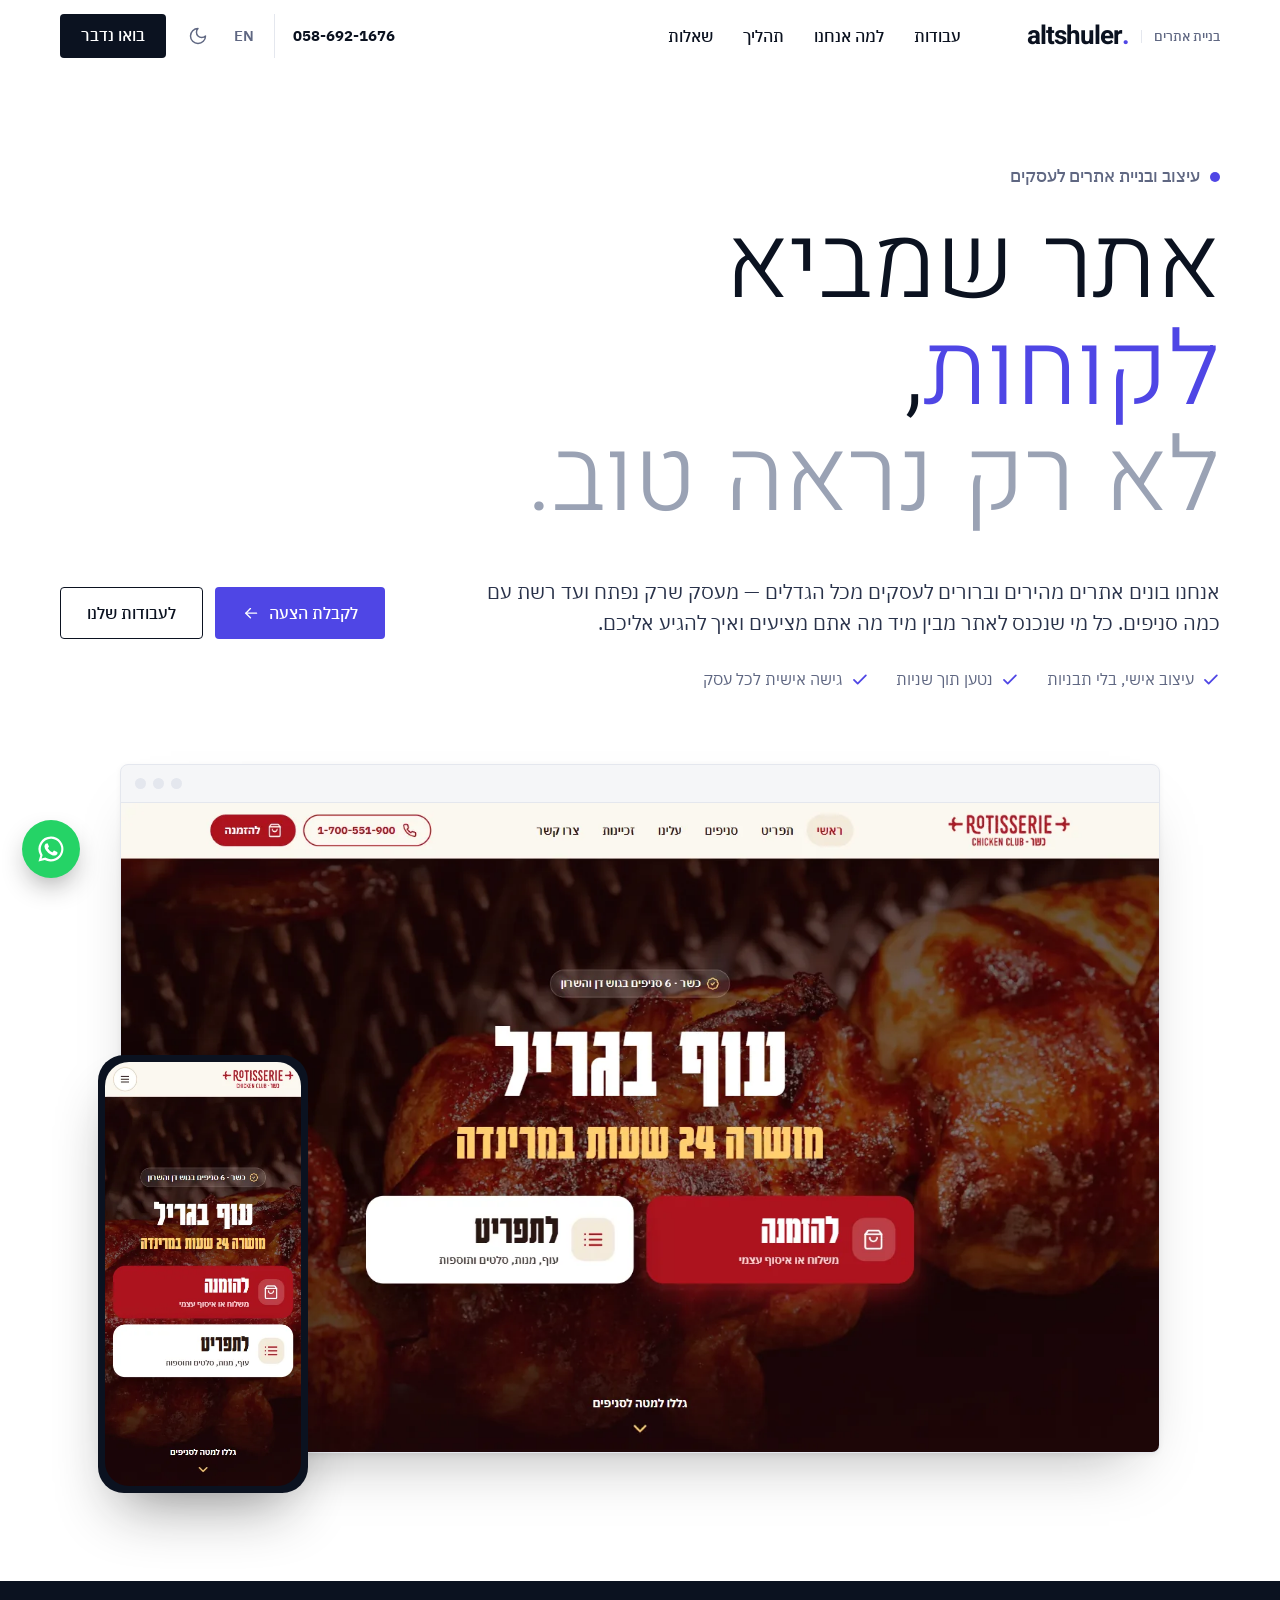
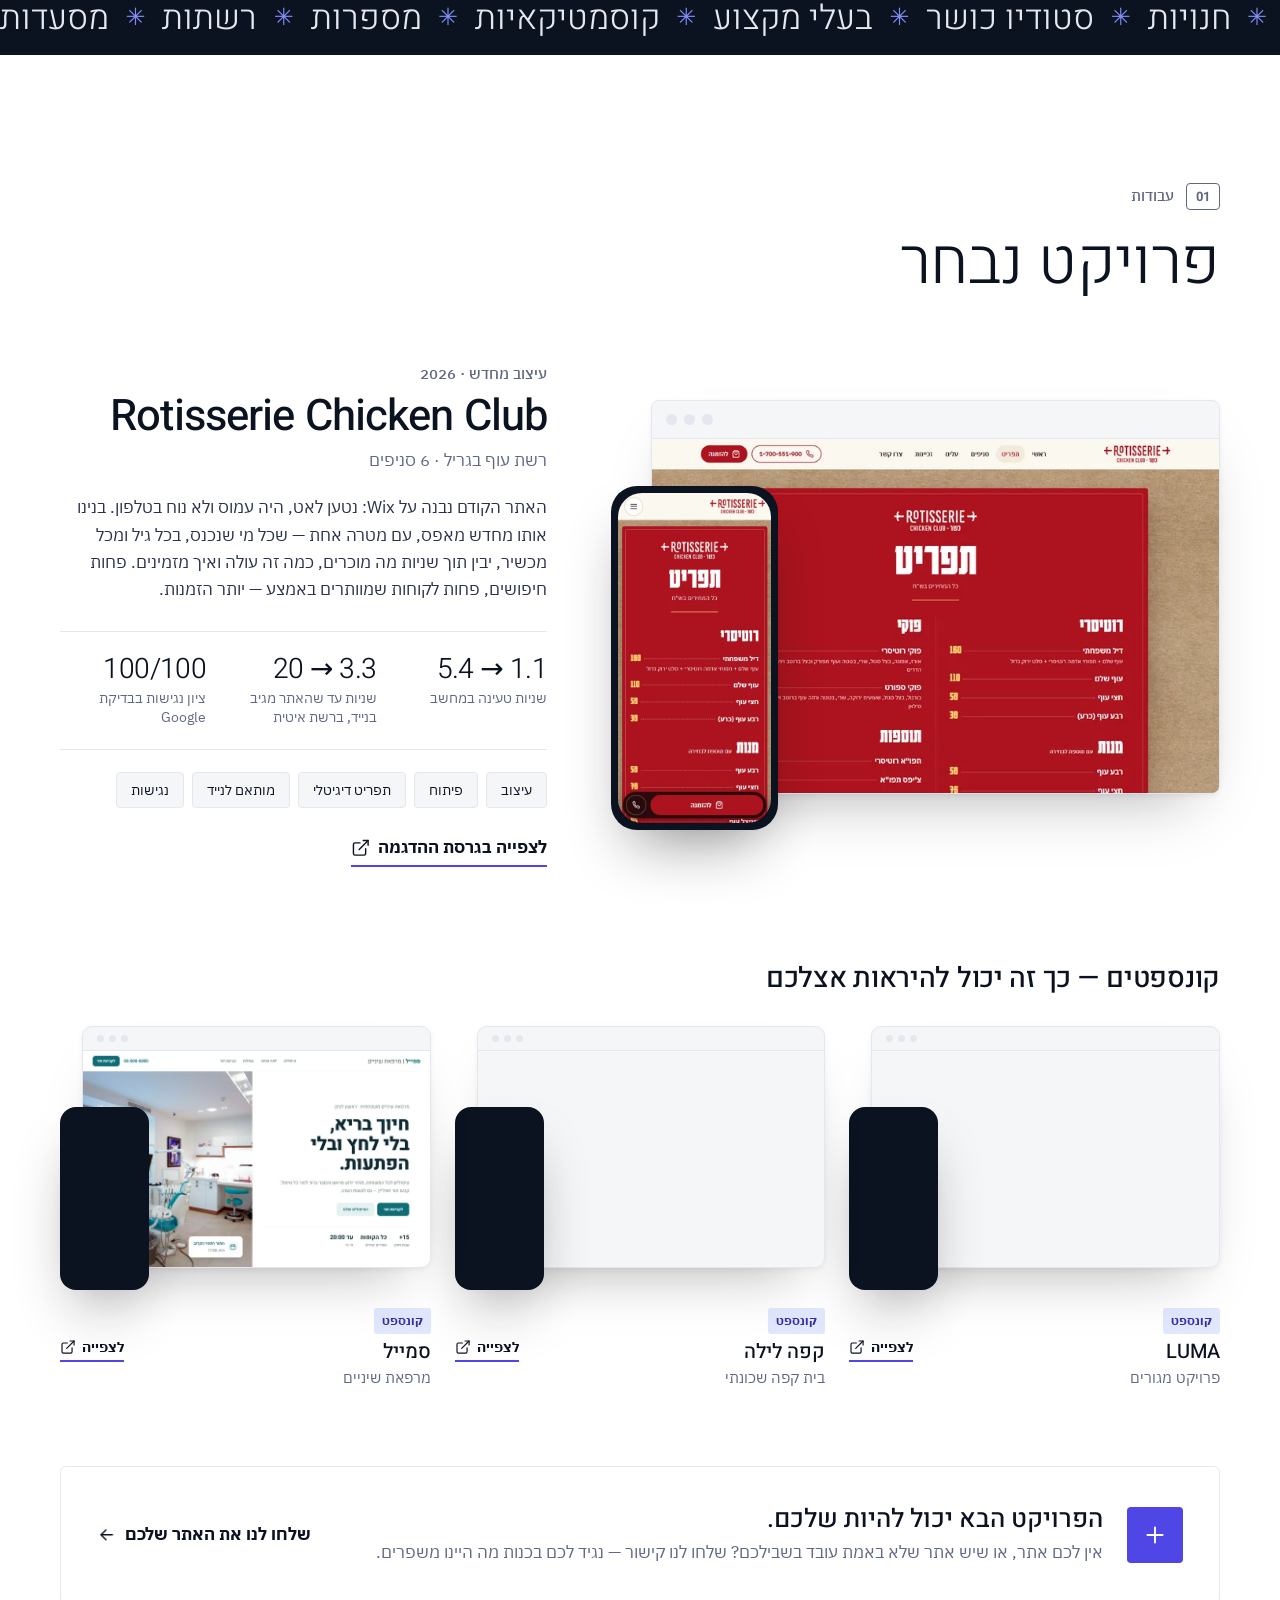
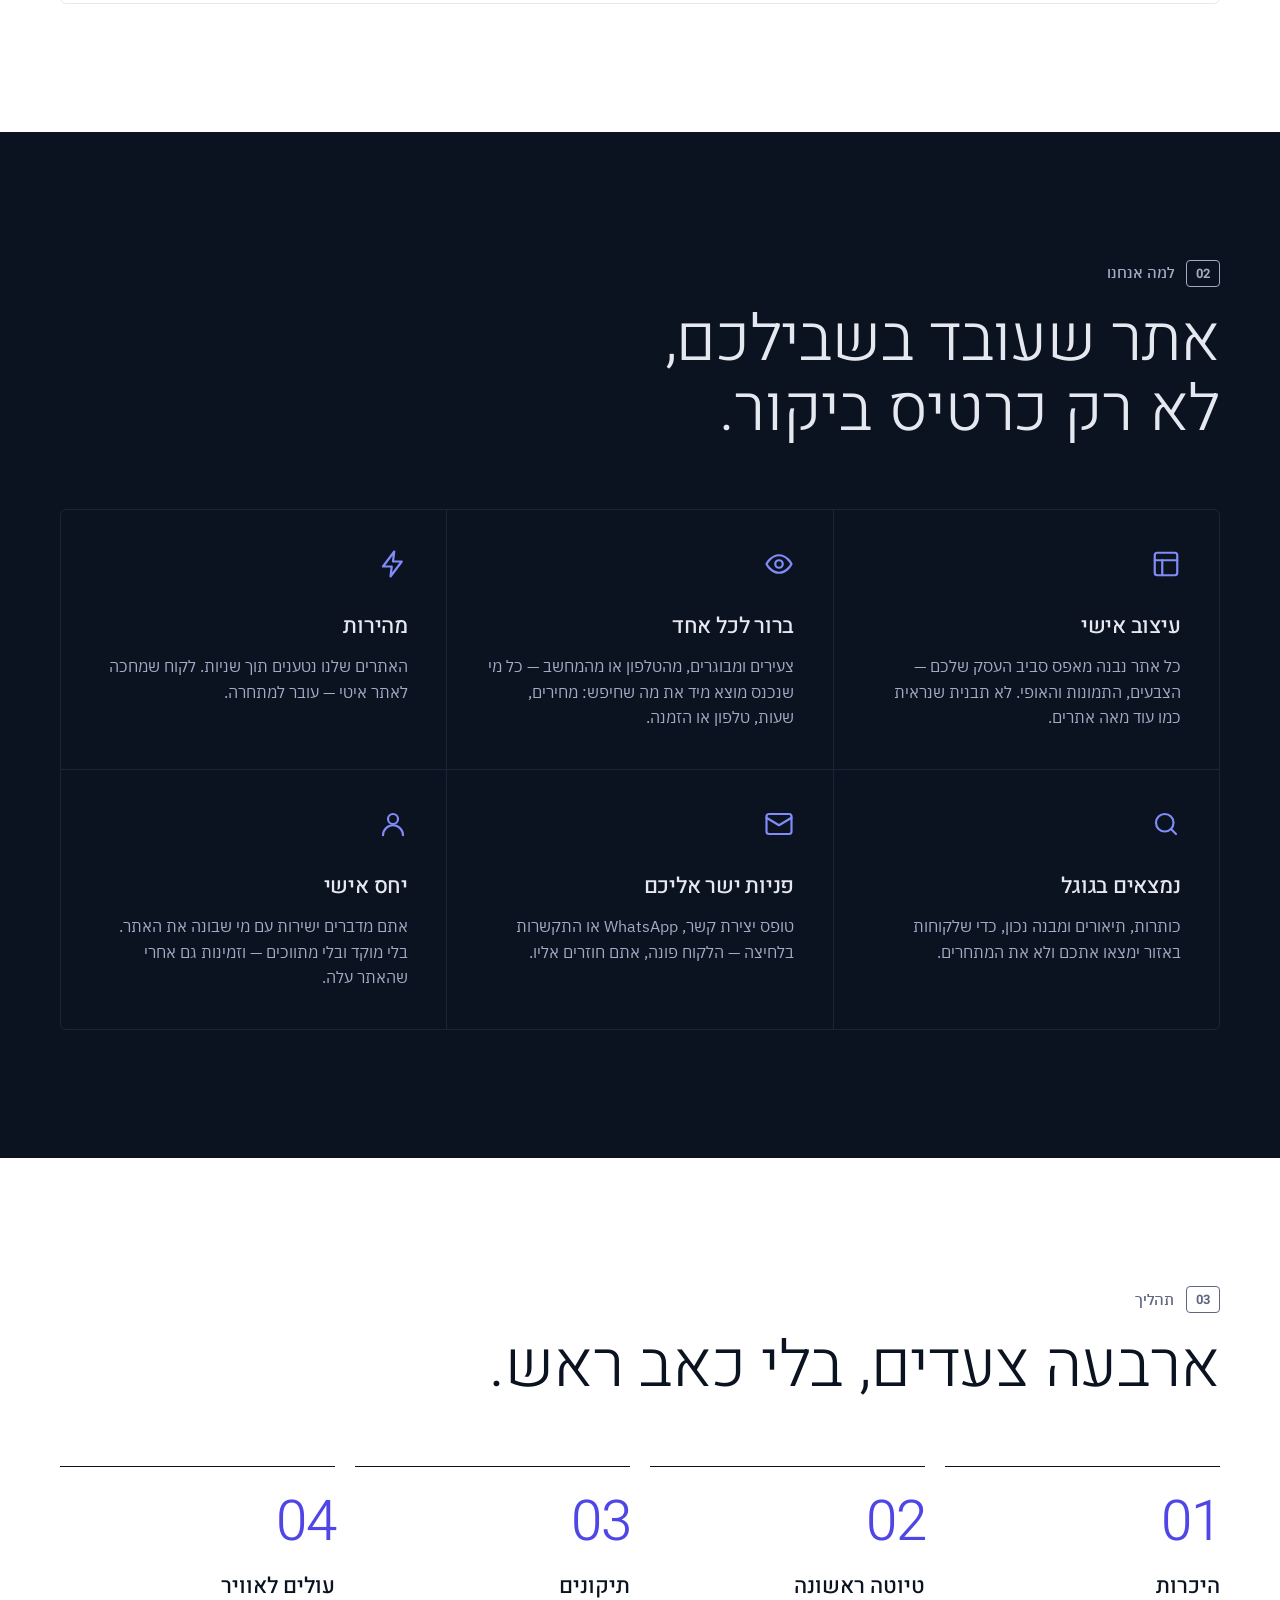
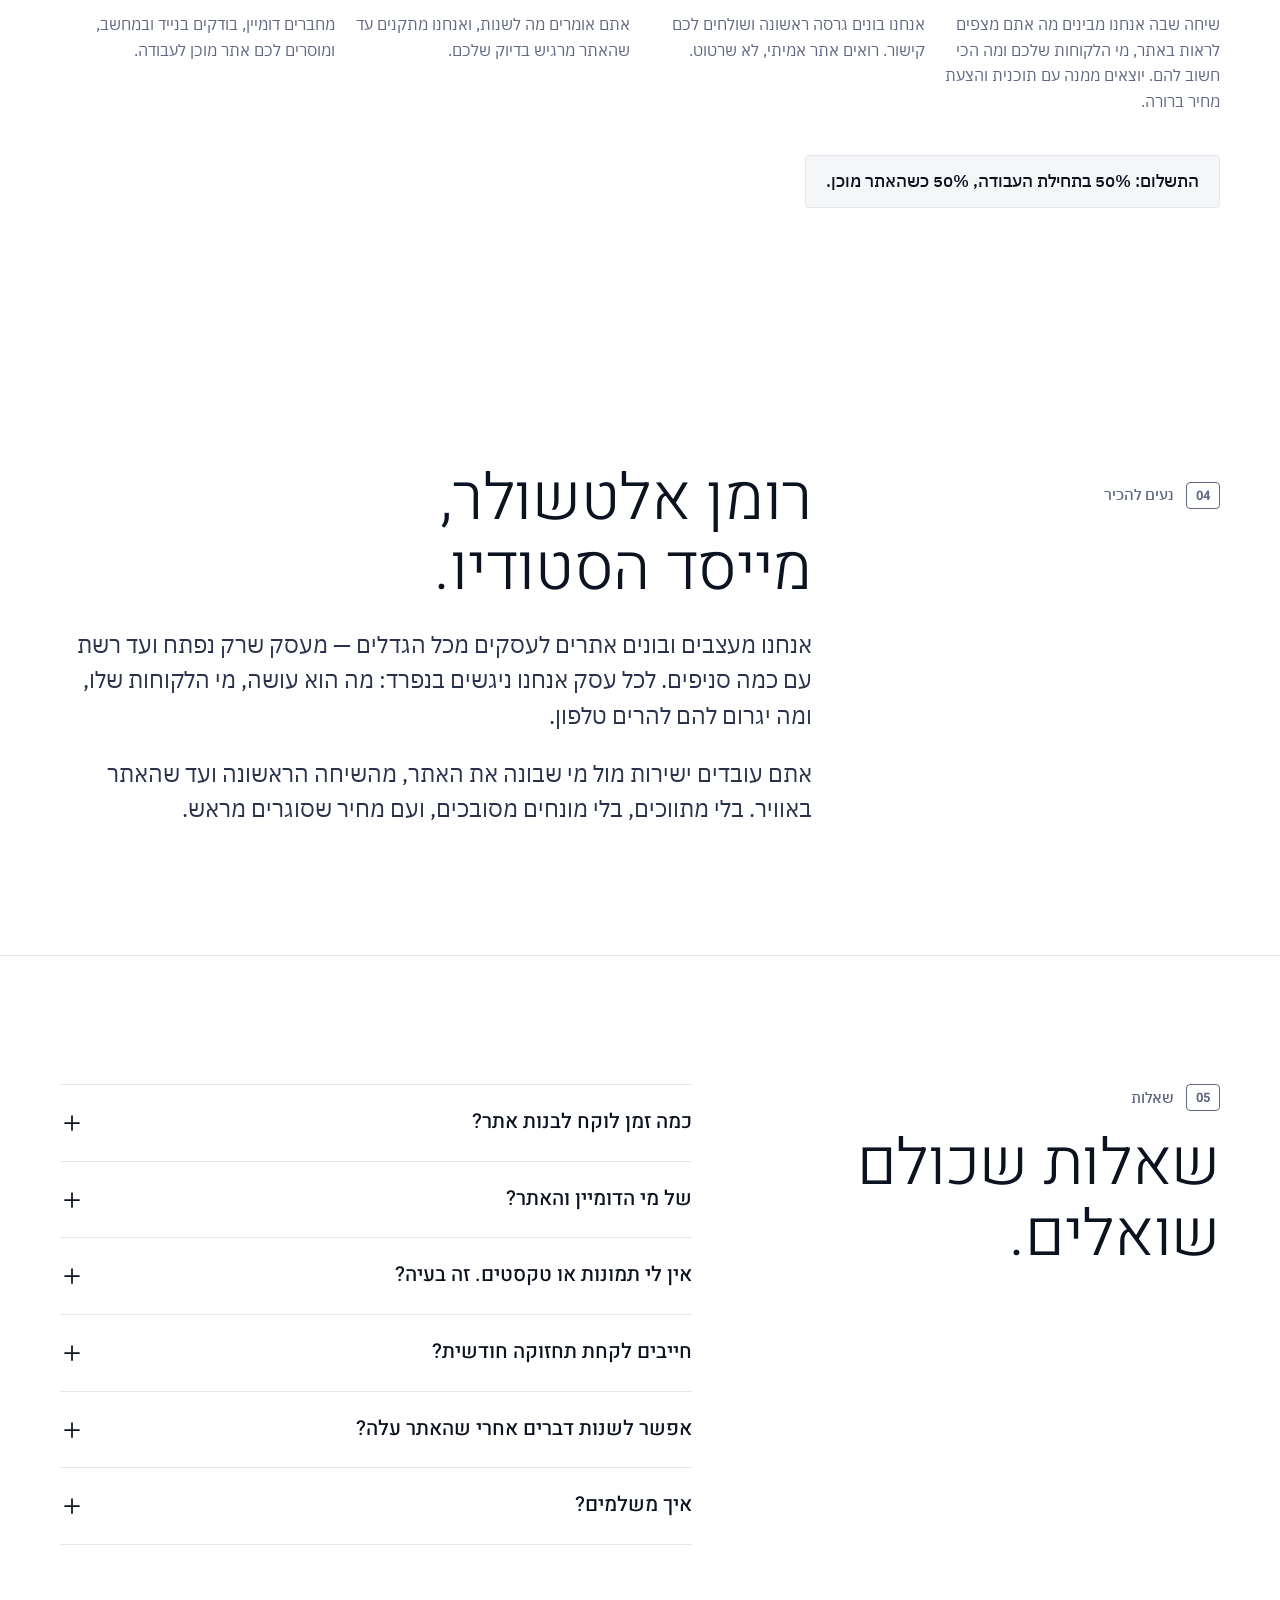
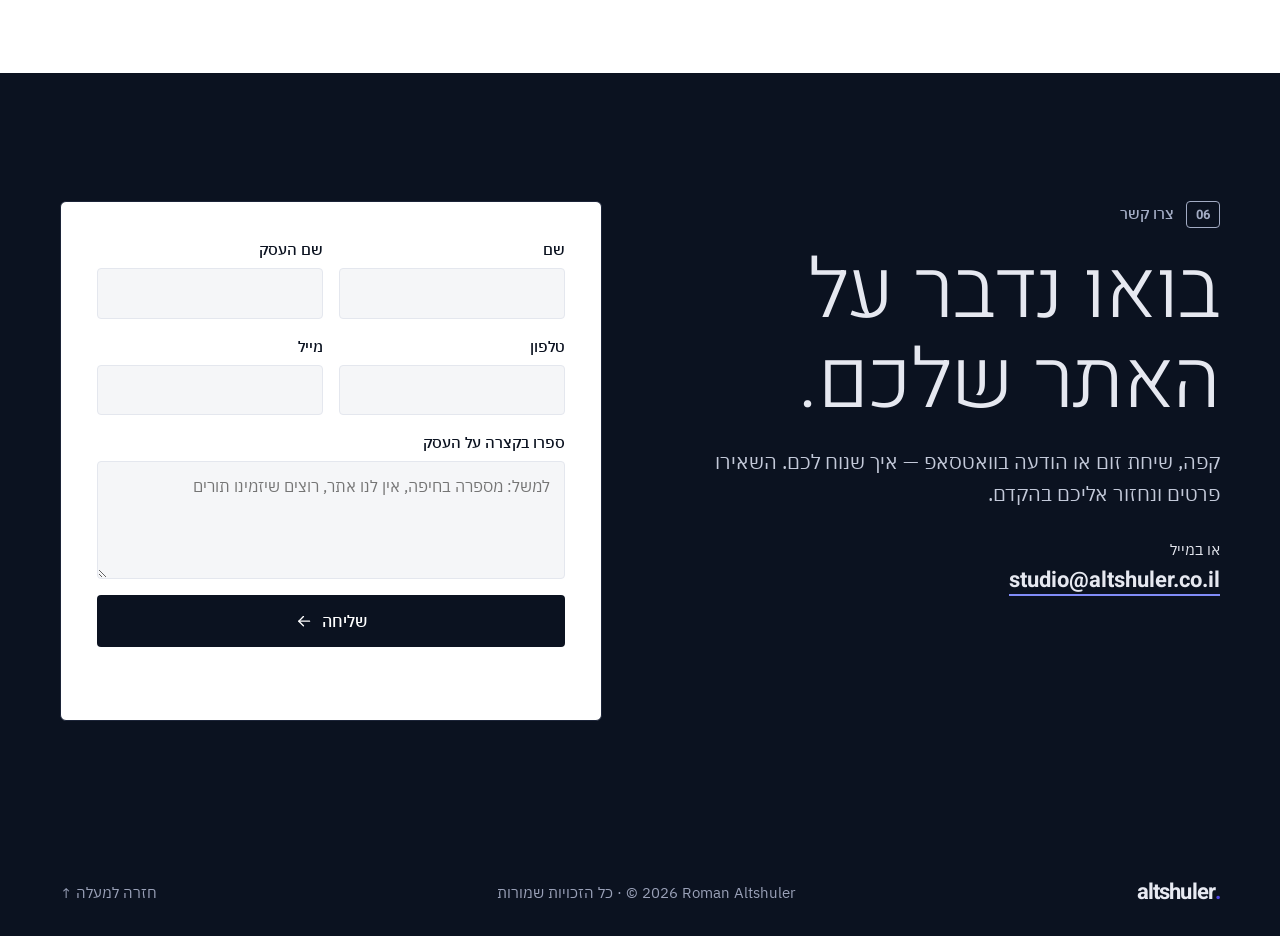
==== commit f01a628b: "Шапка: разделы | телефон · язык · тема · кнопка; иконка темы без рамки Co-Authored-By: Claude Opus 5" ====
--- a/index.html
+++ b/index.html
@@ -20,7 +20,7 @@
 <link rel="icon" href="favicon.svg" type="image/svg+xml">
 <link rel="preload" href="fonts/heebo-hebrew-0.woff2" as="font" type="font/woff2" crossorigin>
 <link rel="preload" href="fonts/ibmplex-hebrew-2.woff2" as="font" type="font/woff2" crossorigin>
-<style>@font-face { font-family: 'Heebo'; font-style: normal; font-weight: 300; font-display: swap; src: url(fonts/heebo-hebrew-0.woff2) format('woff2'); unicode-range: U+0307-0308, U+0590-05FF, U+200C-2010, U+20AA, U+25CC, U+FB1D-FB4F; } @font-face { font-family: 'Heebo'; font-style: normal; font-weight: 300; font-display: swap; src: url(fonts/heebo-latin-1.woff2) format('woff2'); unicode-range: U+0000-00FF, U+0131, U+0152-0153, U+02BB-02BC, U+02C6, U+02DA, U+02DC, U+0304, U+0308, U+0329, U+2000-206F, U+20AC, U+2122, U+2191, U+2193, U+2212, U+2215, U+FEFF, U+FFFD; } @font-face { font-family: 'Heebo'; font-style: normal; font-weight: 400; font-display: swap; src: url(fonts/heebo-hebrew-0.woff2) format('woff2'); unicode-range: U+0307-0308, U+0590-05FF, U+200C-2010, U+20AA, U+25CC, U+FB1D-FB4F; } @font-face { font-family: 'Heebo'; font-style: normal; font-weight: 400; font-display: swap; src: url(fonts/heebo-latin-1.woff2) format('woff2'); unicode-range: U+0000-00FF, U+0131, U+0152-0153, U+02BB-02BC, U+02C6, U+02DA, U+02DC, U+0304, U+0308, U+0329, U+2000-206F, U+20AC, U+2122, U+2191, U+2193, U+2212, U+2215, U+FEFF, U+FFFD; } @font-face { font-family: 'Heebo'; font-style: normal; font-weight: 500; font-display: swap; src: url(fonts/heebo-hebrew-0.woff2) format('woff2'); unicode-range: U+0307-0308, U+0590-05FF, U+200C-2010, U+20AA, U+25CC, U+FB1D-FB4F; } @font-face { font-family: 'Heebo'; font-style: normal; font-weight: 500; font-display: swap; src: url(fonts/heebo-latin-1.woff2) format('woff2'); unicode-range: U+0000-00FF, U+0131, U+0152-0153, U+02BB-02BC, U+02C6, U+02DA, U+02DC, U+0304, U+0308, U+0329, U+2000-206F, U+20AC, U+2122, U+2191, U+2193, U+2212, U+2215, U+FEFF, U+FFFD; } @font-face { font-family: 'Heebo'; font-style: normal; font-weight: 700; font-display: swap; src: url(fonts/heebo-hebrew-0.woff2) format('woff2'); unicode-range: U+0307-0308, U+0590-05FF, U+200C-2010, U+20AA, U+25CC, U+FB1D-FB4F; } @font-face { font-family: 'Heebo'; font-style: normal; font-weight: 700; font-display: swap; src: url(fonts/heebo-latin-1.woff2) format('woff2'); unicode-range: U+0000-00FF, U+0131, U+0152-0153, U+02BB-02BC, U+02C6, U+02DA, U+02DC, U+0304, U+0308, U+0329, U+2000-206F, U+20AC, U+2122, U+2191, U+2193, U+2212, U+2215, U+FEFF, U+FFFD; } @font-face { font-family: 'IBM Plex Sans Hebrew'; font-style: normal; font-weight: 400; font-display: swap; src: url(fonts/ibmplex-hebrew-2.woff2) format('woff2'); unicode-range: U+0307-0308, U+0590-05FF, U+200C-2010, U+20AA, U+25CC, U+FB1D-FB4F; } @font-face { font-family: 'IBM Plex Sans Hebrew'; font-style: normal; font-weight: 400; font-display: swap; src: url(fonts/ibmplex-latin-3.woff2) format('woff2'); unicode-range: U+0000-00FF, U+0131, U+0152-0153, U+02BB-02BC, U+02C6, U+02DA, U+02DC, U+0304, U+0308, U+0329, U+2000-206F, U+20AC, U+2122, U+2191, U+2193, U+2212, U+2215, U+FEFF, U+FFFD; } @font-face { font-family: 'IBM Plex Sans Hebrew'; font-style: normal; font-weight: 500; font-display: swap; src: url(fonts/ibmplex-hebrew-4.woff2) format('woff2'); unicode-range: U+0307-0308, U+0590-05FF, U+200C-2010, U+20AA, U+25CC, U+FB1D-FB4F; } @font-face { font-family: 'IBM Plex Sans Hebrew'; font-style: normal; font-weight: 500; font-display: swap; src: url(fonts/ibmplex-latin-5.woff2) format('woff2'); unicode-range: U+0000-00FF, U+0131, U+0152-0153, U+02BB-02BC, U+02C6, U+02DA, U+02DC, U+0304, U+0308, U+0329, U+2000-206F, U+20AC, U+2122, U+2191, U+2193, U+2212, U+2215, U+FEFF, U+FFFD; } @font-face { font-family: 'IBM Plex Sans Hebrew'; font-style: normal; font-weight: 600; font-display: swap; src: url(fonts/ibmplex-hebrew-6.woff2) format('woff2'); unicode-range: U+0307-0308, U+0590-05FF, U+200C-2010, U+20AA, U+25CC, U+FB1D-FB4F; } @font-face { font-family: 'IBM Plex Sans Hebrew'; font-style: normal; font-weight: 600; font-display: swap; src: url(fonts/ibmplex-latin-7.woff2) format('woff2'); unicode-range: U+0000-00FF, U+0131, U+0152-0153, U+02BB-02BC, U+02C6, U+02DA, U+02DC, U+0304, U+0308, U+0329, U+2000-206F, U+20AC, U+2122, U+2191, U+2193, U+2212, U+2215, U+FEFF, U+FFFD; } @font-face { font-family: 'IBM Plex Sans Hebrew'; font-style: normal; font-weight: 700; font-display: swap; src: url(fonts/ibmplex-hebrew-8.woff2) format('woff2'); unicode-range: U+0307-0308, U+0590-05FF, U+200C-2010, U+20AA, U+25CC, U+FB1D-FB4F; } @font-face { font-family: 'IBM Plex Sans Hebrew'; font-style: normal; font-weight: 700; font-display: swap; src: url(fonts/ibmplex-latin-9.woff2) format('woff2'); unicode-range: U+0000-00FF, U+0131, U+0152-0153, U+02BB-02BC, U+02C6, U+02DA, U+02DC, U+0304, U+0308, U+0329, U+2000-206F, U+20AC, U+2122, U+2191, U+2193, U+2212, U+2215, U+FEFF, U+FFFD; }:root{--bg: #F4F1EA;--paper: #FBF9F5;--ink: #121212;--ink-2: #2A2825;--muted: #5E5A53;--line: #DCD6CA;--accent: #FF5A1F;--accent-ink: #121212;--accent-text: #C2410C;--display: 'Rubik', 'Heebo', system-ui, sans-serif;--body: 'Heebo', 'Rubik', system-ui, sans-serif;--wrap: 1240px;--gutter: clamp(16px, 4vw, 40px);--radius: 18px;--ease: cubic-bezier(.2, .7, .2, 1);}*{box-sizing: border-box;}html{scroll-behavior: smooth;scroll-padding-top: 84px;-webkit-text-size-adjust: 100%;}body{margin: 0;background: var(--bg);color: var(--ink);font: 400 17px/1.6 var(--body);-webkit-font-smoothing: antialiased;overflow-x: clip;}img{display: block;max-width: 100%;height: auto;}a{color: inherit;}h1, h2, h3{margin: 0;font-family: var(--display);}p{margin: 0;}ul, ol{margin: 0;padding: 0;list-style: none;}:focus-visible{outline: 3px solid var(--accent);outline-offset: 3px;border-radius: 6px;}.wrap{width: 100%;max-width: var(--wrap);margin-inline: auto;padding-inline: var(--gutter);}.ico{width: 1.15em;height: 1.15em;flex: none;fill: none;stroke: currentColor;stroke-width: 1.75;stroke-linecap: round;stroke-linejoin: round;}.ico.flip{transform: scaleX(-1);}.skip{position: absolute;inset-inline-start: 12px;top: -60px;z-index: 100;background: var(--ink);color: var(--bg);padding: 10px 16px;border-radius: 10px;}.skip:focus{top: 12px;}.btn{display: inline-flex;align-items: center;justify-content: center;gap: .55em;min-height: 52px;padding: 0 26px;border-radius: 999px;border: 1.5px solid transparent;font: 500 16px/1 var(--body);text-decoration: none;cursor: pointer;transition: transform .2s var(--ease), background-color .2s, color .2s, border-color .2s;}.btn:hover{transform: translateY(-2px);}.btn:active{transform: translateY(0);}.btn .ico{transition: transform .2s var(--ease);}.btn:hover .ico{transform: translateX(3px);}.btn:hover .ico.flip{transform: scaleX(-1) translateX(3px);}.btn--accent{background: var(--accent);color: var(--accent-ink);}.btn--accent:hover{background: #ff6d38;}.btn--ink{background: var(--ink);color: var(--bg);}.btn--ink:hover{background: #2b2b2b;}.btn--line{border-color: var(--ink);color: var(--ink);background: transparent;}.btn--line:hover{background: var(--ink);color: var(--bg);}.hdr{position: sticky;top: 0;z-index: 50;background: rgba(244, 241, 234, .86);backdrop-filter: blur(12px);-webkit-backdrop-filter: blur(12px);border-bottom: 1px solid transparent;transition: border-color .3s;}.hdr.is-scrolled{border-bottom-color: var(--line);}.hdr__in{display: flex;align-items: center;justify-content: space-between;gap: 24px;min-height: 72px;}.logo{font: 800 26px/1 var(--display);letter-spacing: -.04em;text-decoration: none;direction: ltr;display: inline-flex;align-items: baseline;gap: 0;}.logo b{color: var(--accent);}.logo small{font: 500 11px/1 var(--body);letter-spacing: .14em;text-transform: uppercase;color: var(--muted);margin-inline-start: 12px;padding-inline-start: 12px;border-inline-start: 1px solid var(--line);align-self: center;}html[dir=rtl] .logo small{letter-spacing: 0;font-size: 13px;}.logo--sm{font-size: 22px;}.nav{display: flex;align-items: center;gap: 4px;}.nav a{padding: 10px 14px;border-radius: 999px;text-decoration: none;font-size: 15.5px;font-weight: 500;transition: background-color .2s;}.nav a:not(.btn):hover{background: rgba(18, 18, 18, .06);}.nav__lang{border: 1.5px solid var(--line);margin-inline: 6px;font-weight: 700 !important;}.nav .nav__cta{min-height: 44px;padding: 0 20px;color: var(--bg);}.burger{display: none;width: 48px;height: 48px;border-radius: 50%;border: 1.5px solid var(--line);background: var(--paper);color: var(--ink);cursor: pointer;align-items: center;justify-content: center;}.burger .ico{width: 22px;height: 22px;}.burger .i-close{display: none;}.hero{padding: clamp(40px, 7vw, 96px) 0 0;}.kicker{display: inline-flex;align-items: center;gap: 10px;font-weight: 500;color: var(--muted);margin-bottom: 22px;}.kicker::before{content: '';width: 10px;height: 10px;border-radius: 50%;background: var(--accent);box-shadow: 0 0 0 5px rgba(255, 90, 31, .18);}.hero__title{position: relative;z-index: 0;font-size: clamp(44px, 8vw, 112px);line-height: .98;font-weight: 800;letter-spacing: -.025em;word-spacing: .04em;}html[dir=rtl] .hero__title{letter-spacing: -.01em;line-height: 1.04;}.hero__title .line{display: block;}.hero__title .line:last-child{color: var(--muted);}.hero__title em{font-style: normal;position: relative;white-space: nowrap;}.hero__title em::after{content: '';position: absolute;inset-inline: -.04em;bottom: .06em;height: .2em;background: var(--accent);z-index: -1;border-radius: 4px;transform-origin: inline-start;animation: mark 1s .7s var(--ease) both;}@keyframes mark{from{transform: scaleX(0);}}html[dir=rtl] .hero__title em::after{transform-origin: right;}html[dir=ltr] .hero__title em::after{transform-origin: left;}.hero__row{display: flex;align-items: flex-end;justify-content: space-between;gap: 32px 48px;flex-wrap: wrap;margin-top: clamp(28px, 4vw, 44px);}.lead{font-size: clamp(18px, 1.6vw, 21px);line-height: 1.55;color: var(--ink-2);max-width: 36em;}.hero__cta{display: flex;gap: 12px;flex-wrap: wrap;}.facts{display: flex;flex-wrap: wrap;gap: 10px 28px;margin-top: 28px;color: var(--muted);font-size: 15.5px;}.facts li{display: inline-flex;align-items: center;gap: 8px;}.facts .ico{color: var(--accent);stroke-width: 2.4;}.hero__media{position: relative;margin-top: clamp(40px, 6vw, 72px);padding-bottom: 40px;}.hero__media .browser{max-width: 1040px;margin-inline: auto;transform: rotate(-1deg);}html[dir=rtl] .hero__media .browser{transform: rotate(1deg);}.hero__media .phone{position: absolute;inset-inline-end: clamp(0px, 3vw, 40px);bottom: 0;width: clamp(130px, 17vw, 210px);transform: rotate(4deg);}html[dir=rtl] .hero__media .phone{transform: rotate(-4deg);}.browser{background: var(--paper);border-radius: 14px;overflow: hidden;border: 1px solid var(--line);box-shadow: 0 30px 60px -30px rgba(18, 18, 18, .35), 0 2px 6px rgba(18, 18, 18, .06);}.browser__bar{display: flex;align-items: center;gap: 7px;height: 38px;padding: 0 14px;border-bottom: 1px solid var(--line);direction: ltr;}.browser__bar i{width: 11px;height: 11px;border-radius: 50%;background: var(--line);}.browser__bar span{margin-inline: auto;font-size: 12.5px;color: var(--muted);background: var(--bg);padding: 4px 18px;border-radius: 999px;}.browser img{width: 100%;}.phone{background: var(--ink);border-radius: 30px;padding: 7px;box-shadow: 0 30px 60px -20px rgba(18, 18, 18, .45);}.phone img{width: 100%;border-radius: 24px;}.band{margin-top: clamp(48px, 7vw, 88px);background: var(--ink);color: var(--bg);overflow: hidden;padding: 20px 0;direction: ltr;}.band__track{display: flex;width: max-content;animation: band 38s linear infinite;}.band span{display: flex;font: 700 clamp(22px, 3vw, 34px)/1 var(--display);white-space: nowrap;}.band i{font-style: normal;color: var(--accent);margin: 0 .7em;font-size: .7em;align-self: center;}@keyframes band{to{transform: translateX(-50%);}}.sec{padding: clamp(72px, 10vw, 140px) 0;}.sec--dark{background: var(--ink);color: var(--bg);}.sec--paper{background: var(--paper);border-block: 1px solid var(--line);}.sec--line{border-top: 1px solid var(--line);}.sec--accent{background: var(--accent);color: var(--accent-ink);}.eyebrow{display: flex;align-items: center;gap: 12px;font-weight: 500;font-size: 15px;color: var(--muted);margin-bottom: 18px;}.eyebrow span{font: 700 13px/1 var(--display);padding: 6px 9px;border: 1.5px solid currentColor;border-radius: 999px;}.sec--dark .eyebrow{color: #A8A298;}.sec--accent .eyebrow{color: var(--ink);}.h2{font-size: clamp(34px, 5vw, 68px);line-height: 1.04;font-weight: 800;letter-spacing: -.03em;max-width: 16em;text-wrap: balance;}html[dir=rtl] .h2{letter-spacing: -.005em;line-height: 1.1;}.h2--xl{font-size: clamp(40px, 6.4vw, 88px);}.lead--sec{margin-top: 20px;color: var(--muted);}.case{display: grid;grid-template-columns: 1.25fr 1fr;gap: clamp(32px, 5vw, 72px);align-items: center;margin-top: clamp(40px, 5vw, 64px);}.case__media{position: relative;padding-bottom: 36px;padding-inline-end: 40px;}.case__media .phone{position: absolute;inset-inline-end: 0;bottom: 0;width: clamp(110px, 13vw, 170px);}.case__meta{font-size: 14.5px;color: var(--muted);font-weight: 500;}.case__name{font-size: clamp(30px, 3.4vw, 44px);line-height: 1.1;letter-spacing: -.02em;margin-top: 8px;direction: ltr;text-align: start;}html[dir=rtl] .case__name{text-align: right;}.case__type{color: var(--muted);margin-top: 6px;}.case__task{margin-top: 20px;color: var(--ink-2);}.stats{display: grid;grid-template-columns: repeat(3, minmax(0, 1fr));gap: 12px 24px;margin: 28px 0 0;padding: 22px 0;border-block: 1px solid var(--line);}.stats div{display: flex;flex-direction: column-reverse;justify-content: flex-end;}.stats dd{margin: 0;white-space: nowrap;font: 800 clamp(22px, 2.2vw, 30px)/1.1 var(--display);letter-spacing: -.02em;text-align: start;}html[dir=rtl] .stats dd{text-align: right;}.stats dt{font-size: 13.5px;line-height: 1.4;color: var(--muted);margin-top: 4px;}.tags{display: flex;flex-wrap: wrap;gap: 8px;margin-top: 22px;}.tags li{font-size: 14px;padding: 6px 14px;border-radius: 999px;background: var(--paper);border: 1px solid var(--line);}.link{display: inline-flex;align-items: center;gap: 8px;margin-top: 26px;font-weight: 700;text-decoration: none;border-bottom: 2px solid var(--accent);padding-bottom: 4px;}.link:hover{color: #B83A0C;}.next{display: grid;grid-template-columns: auto 1fr auto;align-items: center;gap: 24px;margin-top: clamp(48px, 6vw, 80px);padding: clamp(24px, 3vw, 36px);border: 2px dashed #C9C1B2;border-radius: var(--radius);text-decoration: none;transition: border-color .2s, background-color .2s;}.next:hover{border-color: var(--ink);background: var(--paper);}.next__plus{display: grid;place-items: center;width: 56px;height: 56px;border-radius: 50%;background: var(--accent);}.next__plus .ico{width: 26px;height: 26px;}.next strong{display: block;font: 700 clamp(20px, 2vw, 26px)/1.25 var(--display);}.next strong + span{display: block;color: var(--muted);margin-top: 4px;}.next__cta{display: inline-flex;align-items: center;gap: 8px;font-weight: 700;white-space: nowrap;}.grid3{display: grid;grid-template-columns: repeat(3, 1fr);gap: 1px;margin-top: clamp(40px, 5vw, 64px);background: #34322E;border: 1px solid #34322E;border-radius: var(--radius);overflow: hidden;}.feat{background: var(--ink);padding: clamp(26px, 3vw, 40px);transition: background-color .25s;}.feat:hover{background: #1B1A18;}.feat .ico{width: 30px;height: 30px;color: var(--accent);}.feat h3{font-size: 22px;margin-top: 22px;letter-spacing: -.01em;}.feat p{color: #B9B3A8;margin-top: 10px;font-size: 16px;}.steps{display: grid;grid-template-columns: repeat(4, 1fr);gap: 20px;margin-top: clamp(40px, 5vw, 64px);counter-reset: s;}.steps li{position: relative;padding-top: 28px;border-top: 2px solid var(--ink);}.steps__n{display: block;font: 800 clamp(44px, 4.4vw, 64px)/1 var(--display);color: var(--accent-text);letter-spacing: -.03em;}.steps h3{font-size: 22px;margin-top: 18px;}.steps p{color: var(--muted);margin-top: 8px;font-size: 16px;}.note{margin-top: 40px;display: inline-block;padding: 12px 20px;border-radius: 999px;background: var(--paper);border: 1px solid var(--line);font-weight: 500;}.plans{display: grid;grid-template-columns: repeat(3, 1fr);gap: 20px;margin-top: clamp(36px, 4vw, 56px);align-items: stretch;}.plan{position: relative;display: flex;flex-direction: column;background: var(--bg);border: 1px solid var(--line);border-radius: var(--radius);padding: clamp(26px, 2.6vw, 36px);}.plan--pop{background: var(--ink);color: var(--bg);border-color: var(--ink);}.plan__badge{position: absolute;top: -13px;inset-inline-start: 28px;background: var(--accent);color: var(--accent-ink);font-size: 13px;font-weight: 700;padding: 6px 12px;border-radius: 999px;}.plan h3{font-size: 26px;letter-spacing: -.01em;}.plan__d{color: var(--muted);margin-top: 6px;font-size: 16px;min-height: 3.2em;}.plan--pop .plan__d, .plan--pop .plan__once{color: #B9B3A8;}.price{display: flex;align-items: baseline;gap: 6px;margin-top: 22px;}.price span{font: 800 clamp(44px, 4.4vw, 58px)/1 var(--display);letter-spacing: -.03em;}.price small{font-size: 16px;font-weight: 500;}.plan__once{font-size: 14px;color: var(--muted);margin-top: 6px;}.plan ul{margin: 24px 0 28px;display: grid;gap: 11px;flex: 1;align-content: start;}.plan li{display: flex;gap: 10px;align-items: flex-start;font-size: 16px;}.plan li .ico{color: var(--accent);stroke-width: 2.4;margin-top: 4px;}.plan .btn{width: 100%;}.plan--pop .btn--line{border-color: var(--bg);color: var(--bg);}.care{display: flex;justify-content: space-between;align-items: center;gap: 24px 48px;flex-wrap: wrap;margin-top: 20px;padding: clamp(24px, 2.6vw, 34px);border-radius: var(--radius);border: 1.5px solid var(--ink);}.care h3{font-size: 22px;}.care p:not(.price){color: var(--ink-2);margin-top: 6px;max-width: 42em;}.price--sm{margin: 0;}.price--sm span{font-size: clamp(36px, 3.4vw, 46px);}.about{display: grid;grid-template-columns: 1fr 2fr;gap: 32px;align-items: start;}.about .eyebrow{margin-top: 18px;}.about__body p{font-size: clamp(19px, 1.8vw, 24px);line-height: 1.55;color: var(--ink-2);margin-top: 22px;max-width: 34em;}.about__body .h2{max-width: none;}.faq{display: grid;grid-template-columns: 1fr 1.4fr;gap: clamp(32px, 6vw, 96px);align-items: start;}.faq > div:first-child{position: sticky;top: 110px;}.faq__list{border-top: 1px solid var(--line);}details{border-bottom: 1px solid var(--line);}summary{display: flex;justify-content: space-between;align-items: center;gap: 20px;padding: 24px 0;cursor: pointer;list-style: none;font: 700 clamp(18px, 1.6vw, 21px)/1.35 var(--display);}summary::-webkit-details-marker{display: none;}summary .ico{width: 24px;height: 24px;transition: transform .3s var(--ease);}details[open] summary .ico{transform: rotate(45deg);}details p{padding: 0 0 26px;color: var(--ink-2);max-width: 40em;}.contact{display: grid;grid-template-columns: 1fr 1fr;gap: clamp(36px, 6vw, 96px);align-items: start;}.contact .lead{margin-top: 20px;}.contact__mail{margin-top: 28px;display: flex;flex-direction: column;gap: 4px;font-size: 15px;}.contact__mail a{font: 700 clamp(18px, 1.8vw, 22px)/1.3 var(--display);text-decoration: none;border-bottom: 2px solid var(--ink);align-self: flex-start;word-break: break-all;}.form{display: grid;grid-template-columns: 1fr 1fr;gap: 16px;background: var(--bg);color: var(--ink);padding: clamp(22px, 3vw, 36px);border-radius: var(--radius);box-shadow: 0 30px 60px -30px rgba(18, 18, 18, .4);}.form .full{grid-column: 1 / -1;}.form label{display: flex;flex-direction: column;gap: 7px;font-size: 14.5px;font-weight: 500;}.form input, .form select, .form textarea{font: 400 16px/1.4 var(--body);color: var(--ink);background: var(--paper);border: 1.5px solid var(--line);border-radius: 12px;padding: 13px 14px;min-height: 50px;width: 100%;transition: border-color .2s;}html[dir=rtl] .form input[dir=ltr]{text-align: right;}.form textarea{resize: vertical;}.form input:focus, .form select:focus, .form textarea:focus{outline: none;border-color: var(--ink);box-shadow: 0 0 0 3px rgba(255, 90, 31, .35);}.form .is-bad{border-color: #C42B12;}.form .err{color: #A3230D;font-size: 13px;}.form__status{font-weight: 500;min-height: 1.4em;font-size: 15px;}.ftr{background: var(--ink);color: #B9B3A8;padding: 32px 0;font-size: 14.5px;}.ftr__in{display: flex;align-items: center;justify-content: space-between;gap: 16px;flex-wrap: wrap;}.ftr .logo{color: var(--bg);}.ftr a{text-decoration: none;}.ftr a:hover{color: var(--bg);}.js .rv{opacity: 0;transform: translateY(24px);transition: opacity .8s var(--ease), transform .8s var(--ease);transition-delay: var(--d, 0ms);}.js .rv.in{opacity: 1;transform: none;}.js .hero__media.rv{transform: translateY(40px);}.js .hero__media.rv.in{transform: none;}@media (max-width: 1080px){.nav a:not(.btn):not(.nav__lang){padding: 10px 10px;font-size: 15px;}}@media (max-width: 960px){.burger{display: inline-flex;}.nav{position: fixed;inset: 72px 0 auto 0;flex-direction: column;align-items: stretch;gap: 4px;padding: 16px var(--gutter) 28px;background: var(--bg);border-bottom: 1px solid var(--line);box-shadow: 0 30px 40px -30px rgba(18, 18, 18, .3);transform: translateY(-12px);opacity: 0;visibility: hidden;transition: opacity .25s, transform .25s var(--ease), visibility .25s;}.nav.is-open{opacity: 1;transform: none;visibility: visible;}.nav a{font-size: 19px;padding: 14px 8px;border-radius: 12px;}.nav__lang{align-self: flex-start;margin: 8px 0;padding: 10px 18px !important;}.nav .nav__cta{min-height: 54px;margin-top: 6px;font-size: 17px;}.burger[aria-expanded=true] .i-open{display: none;}.burger[aria-expanded=true] .i-close{display: block;}.case{grid-template-columns: 1fr;}.grid3{grid-template-columns: 1fr 1fr;}.steps{grid-template-columns: 1fr 1fr;gap: 36px 20px;}.plans{grid-template-columns: 1fr;max-width: 560px;}.plan__d{min-height: 0;}.about, .faq, .contact{grid-template-columns: 1fr;}.faq > div:first-child{position: static;}}@media (max-width: 640px){body{font-size: 16px;}.logo small{display: none;}.hero__cta{width: 100%;}.hero__cta .btn{flex: 1 1 auto;}.hero__media{padding-bottom: 24px;}.hero__media .browser{transform: none !important;}.hero__media .phone{width: 34%;inset-inline-end: 0;bottom: -6px;}.browser__bar{height: 30px;}.browser__bar span{font-size: 11px;padding: 3px 12px;}.phone{border-radius: 22px;padding: 5px;}.phone img{border-radius: 18px;}.case__media{padding-inline-end: 24px;}.case__media .phone{width: 32%;}.stats{grid-template-columns: auto auto auto;justify-content: space-between;gap: 12px 14px;}.stats dd{font-size: 21px;}.stats dt{font-size: 13px;}.grid3, .steps{grid-template-columns: 1fr;}.next{grid-template-columns: 1fr;}.next__cta{white-space: normal;}.form{grid-template-columns: 1fr;}.care{flex-direction: column;align-items: flex-start;}}@media (prefers-reduced-motion: reduce){html{scroll-behavior: auto;}*, *::before, *::after{animation: none !important;transition: none !important;}.js .rv{opacity: 1;transform: none;}}.up{animation: up .9s var(--ease) both;animation-delay: var(--d, 0ms);}@keyframes up{from{opacity: .01;transform: translateY(26px);}}.hero__media.up{animation-duration: 1.1s;}@media (prefers-reduced-motion: reduce){.up{animation: none;}}.plan--vip{border: 2px solid var(--accent);background: var(--paper);}.plan__badge--vip{background: var(--ink);color: var(--bg);}.price--word span{font-size: clamp(34px, 3.2vw, 44px);line-height: 1.1;}.plan--vip .plan__once{color: var(--ink-2);}.plan li.plan__plus{font-weight: 700;padding-bottom: 2px;}.form{position: relative;}.form .hp{position: absolute;inset-inline-start: 0;top: 0;width: 1px !important;height: 1px;min-height: 0;padding: 0;border: 0;opacity: 0;overflow: hidden;clip-path: inset(50%);pointer-events: none;}.nav .nav__phone{font-weight: 700;font-size: 15px;padding-inline: 10px;}.sel{position: relative;max-width: 1040px;margin-inline: auto;}.sel::before{content: '';position: absolute;inset: -12px;border: 1px solid var(--accent);pointer-events: none;opacity: 0;animation: selIn .6s 1s var(--ease) forwards;}.sel__c{position: absolute;width: 9px;height: 9px;background: var(--paper);border: 1.5px solid var(--accent);z-index: 2;opacity: 0;animation: selIn .4s 1.2s var(--ease) forwards;}.sel__c--1{top: -16px;left: -16px;}.sel__c--2{top: -16px;right: -16px;}.sel__c--3{bottom: -16px;left: -16px;}.sel__c--4{bottom: -16px;right: -16px;}.sel__tag{position: absolute;top: -40px;inset-inline-start: -12px;background: var(--accent);color: var(--accent-ink);font: 500 12px/1 ui-monospace, 'Consolas', monospace;padding: 6px 9px;border-radius: 3px;opacity: 0;animation: selIn .4s 1.35s var(--ease) forwards;}html[dir=rtl] .sel__tag{inset-inline-start: auto;left: -12px;}@keyframes selIn{to{opacity: 1;}}.hero__media .sel .browser, html[dir=rtl] .hero__media .sel .browser{max-width: none;transform: none;}.concepts__title{font-size: clamp(22px, 2.2vw, 28px);margin-top: clamp(56px, 7vw, 96px);letter-spacing: -.01em;}.concepts{display: grid;grid-template-columns: repeat(3, 1fr);gap: 24px;margin-top: 24px;}.concept{text-decoration: none;display: flex;flex-direction: column;gap: 18px;}.concept__media{position: relative;padding-bottom: 22px;padding-inline-end: 22px;}.concept__media .browser{border-radius: 10px;}.concept__media .browser__bar{height: 24px;gap: 5px;}.concept__media .browser__bar i{width: 7px;height: 7px;}.concept__media .phone{position: absolute;inset-inline-end: 0;bottom: 0;width: 24%;border-radius: 16px;padding: 4px;}.concept__media .phone img{border-radius: 12px;}.concept__media img{transition: transform .5s var(--ease);}.concept:hover .browser img{transform: scale(1.02);}.concept__info{display: grid;grid-template-columns: 1fr auto;align-items: center;gap: 2px 12px;}.concept__info strong{font: 700 20px/1.2 var(--display);grid-column: 1;}.concept__info span:not(.concept__tag):not(.concept__open){color: var(--muted);font-size: 15px;grid-column: 1;}.concept__tag{grid-column: 1;justify-self: start;font-size: 12px;font-weight: 700;color: var(--accent-ink);background: #FFD9C7;padding: 3px 8px;border-radius: 3px;margin-bottom: 4px;}.concept__open{grid-column: 2;grid-row: 1 / 4;display: inline-flex;align-items: center;gap: 6px;font-weight: 700;font-size: 14px;border-bottom: 2px solid var(--accent);padding-bottom: 2px;}.wa{position: fixed;bottom: 22px;inset-inline-end: 22px;z-index: 60;width: 58px;height: 58px;border-radius: 50%;background: #25D366;display: grid;place-items: center;box-shadow: 0 12px 28px -8px rgba(18, 18, 18, .45);transition: transform .2s var(--ease);}html[dir=rtl] .wa{inset-inline-end: auto;left: 22px;}.wa:hover{transform: scale(1.06);}.wa svg{width: 30px;height: 30px;fill: #fff;}@media (max-width: 960px){.concepts{grid-template-columns: 1fr;max-width: 560px;}.nav .nav__phone{font-size: 18px;}}@media (max-width: 640px){.sel::before{inset: -8px;}.sel__c{display: none;}.sel__tag{top: -30px;}.wa{width: 52px;height: 52px;bottom: 16px;left: 16px;}}@media (prefers-reduced-motion: reduce){.sel::before, .sel__c, .sel__tag{opacity: 1;}}:root{--bg: #FFFFFF;--paper: #F5F6F8;--ink: #0B1220;--ink-2: #29324A;--muted: #5F6782;--line: #E4E7EE;--accent: #4F46E5;--accent-ink: #FFFFFF;--accent-text: #4F46E5;--accent-hover: #4338CA;--accent-soft: #818CF8;--dim: #9AA2B4;--hdr: rgba(255, 255, 255, .92);--hover: rgba(11, 18, 32, .06);--btn-ink: #0B1220;--btn-ink-text: #FFFFFF;--deep: #0B1220;--deep-2: #111A2E;--deep-line: #1C2438;--deep-ink: #E6E8F0;--deep-muted: #A3ACC4;--deep-sub: #C3C9D9;--ftr: #0B1220;--phone: #0B1220;--tag-bg: #E0E7FF;--tag-ink: #3730A3;--err: #B42318;color-scheme: light;--display: 'Heebo', system-ui, sans-serif;--body: 'IBM Plex Sans Hebrew', 'Heebo', system-ui, sans-serif;--radius: 6px;}:root[data-theme=dark]{--bg: #0A0D16;--paper: #111627;--ink: #E8EAF2;--ink-2: #C6CADA;--muted: #8890A8;--line: #1F2640;--accent: #6366F1;--accent-ink: #FFFFFF;--accent-text: #A5B4FC;--accent-hover: #4F46E5;--accent-soft: #818CF8;--dim: #5E6684;--hdr: rgba(10, 13, 22, .85);--hover: rgba(255, 255, 255, .06);--btn-ink: #E8EAF2;--btn-ink-text: #0A0D16;--deep: #111627;--deep-2: #151B30;--deep-line: #1F2640;--deep-ink: #E8EAF2;--deep-muted: #9AA1B8;--deep-sub: #C6CADA;--ftr: #070910;--phone: #000000;--tag-bg: #1E1B4B;--tag-ink: #C7D2FE;--err: #FCA5A5;color-scheme: dark;}@media (prefers-color-scheme: dark){:root:not([data-theme=light]){--bg: #0A0D16;--paper: #111627;--ink: #E8EAF2;--ink-2: #C6CADA;--muted: #8890A8;--line: #1F2640;--accent: #6366F1;--accent-ink: #FFFFFF;--accent-text: #A5B4FC;--accent-hover: #4F46E5;--accent-soft: #818CF8;--dim: #5E6684;--hdr: rgba(10, 13, 22, .85);--hover: rgba(255, 255, 255, .06);--btn-ink: #E8EAF2;--btn-ink-text: #0A0D16;--deep: #111627;--deep-2: #151B30;--deep-line: #1F2640;--deep-ink: #E8EAF2;--deep-muted: #9AA1B8;--deep-sub: #C6CADA;--ftr: #070910;--phone: #000000;--tag-bg: #1E1B4B;--tag-ink: #C7D2FE;--err: #FCA5A5;color-scheme: dark;}}body{transition: background-color .3s, color .3s;}.hdr{background: var(--hdr);}.nav a:not(.btn):hover{background: var(--hover);}.btn, .nav a, .nav__lang, .burger, .theme, .tags li, .note, .eyebrow span, .form input, .form select, .form textarea{border-radius: 4px;}.btn--accent{color: var(--accent-ink);}.btn--accent:hover{background: var(--accent-hover);}.btn--ink, .btn--ink:hover, .nav .nav__cta{background: var(--btn-ink);color: var(--btn-ink-text);}.btn--ink:hover{opacity: .88;}.btn--line:hover{background: var(--ink);color: var(--bg);}.theme{display: inline-flex;align-items: center;justify-content: center;width: 44px;height: 44px;flex: none;border: 1.5px solid var(--line);background: transparent;color: var(--ink);cursor: pointer;transition: background-color .2s;}.theme:hover{background: var(--hover);}.theme .ico{width: 20px;height: 20px;}.theme .i-sun{display: none;}:root[data-theme=dark] .theme .i-sun{display: block;}:root[data-theme=dark] .theme .i-moon{display: none;}@media (prefers-color-scheme: dark){:root:not([data-theme=light]) .theme .i-sun{display: block;}:root:not([data-theme=light]) .theme .i-moon{display: none;}}.hdr__in{gap: 12px;}.hdr__in .nav{margin-inline-start: auto;}.hero__media .browser, html[dir=rtl] .hero__media .browser, .hero__media .phone, html[dir=rtl] .hero__media .phone{transform: none;}.hero__title{font-weight: 300;letter-spacing: -.02em;}html[dir=rtl] .hero__title{letter-spacing: 0;}.hero__title em{color: var(--accent-text);}.hero__title em::after{display: none;}.hero__title .line:last-child{color: var(--dim);}.kicker::before{box-shadow: none;}.h2, .steps__n, .stats dd, .band span{font-weight: 300;}.case__name, .feat h3, .steps h3, summary, .next strong, .concept__info strong, .concepts__title{font-weight: 500;}.logo b{color: var(--accent-text);}.band{background: var(--deep);color: var(--deep-ink);}.band i{color: var(--accent-soft);}.sec--dark{background: var(--deep);color: var(--deep-ink);}.sec--dark .eyebrow{color: var(--deep-muted);}.grid3{background: var(--deep-line);border-color: var(--deep-line);}.feat{background: var(--deep);}.feat:hover{background: var(--deep-2);}.feat .ico{color: var(--accent-soft);}.feat p{color: var(--deep-muted);}.sec--accent{background: var(--deep);color: var(--deep-ink);}.sec--accent .eyebrow{color: var(--deep-muted);}.sec--accent .lead{color: var(--deep-sub);}.contact__mail a{border-color: var(--accent-soft);}.form{box-shadow: none;border: 1px solid var(--deep-line);}.form input:focus, .form select:focus, .form textarea:focus{border-color: var(--accent);box-shadow: 0 0 0 3px color-mix(in srgb, var(--accent) 28%, transparent);}.form .err{color: var(--err);}.browser{border-radius: 8px;}.phone{background: var(--phone);border-radius: 26px;}.next{border-style: solid;border-width: 1px;border-color: var(--line);}.next:hover{border-color: var(--accent);background: var(--paper);}.next__plus{border-radius: 4px;color: #fff;background: var(--accent);}.steps li{border-top: 1px solid var(--ink);}.steps__n{color: var(--accent-text);}.link{border-color: var(--accent);}.link:hover{color: var(--accent-text);}.concept__tag{background: var(--tag-bg);color: var(--tag-ink);}.concept__open{border-color: var(--accent);}.ftr{background: var(--ftr);color: #9AA1B8;}.ftr .logo{color: #E8EAF2;}.ftr a:hover{color: #FFFFFF;}:focus-visible{outline-color: var(--accent);}@media (max-width: 960px){.hdr__in .theme{margin-inline-start: auto;}}</style>
+<style>@font-face { font-family: 'Heebo'; font-style: normal; font-weight: 300; font-display: swap; src: url(fonts/heebo-hebrew-0.woff2) format('woff2'); unicode-range: U+0307-0308, U+0590-05FF, U+200C-2010, U+20AA, U+25CC, U+FB1D-FB4F; } @font-face { font-family: 'Heebo'; font-style: normal; font-weight: 300; font-display: swap; src: url(fonts/heebo-latin-1.woff2) format('woff2'); unicode-range: U+0000-00FF, U+0131, U+0152-0153, U+02BB-02BC, U+02C6, U+02DA, U+02DC, U+0304, U+0308, U+0329, U+2000-206F, U+20AC, U+2122, U+2191, U+2193, U+2212, U+2215, U+FEFF, U+FFFD; } @font-face { font-family: 'Heebo'; font-style: normal; font-weight: 400; font-display: swap; src: url(fonts/heebo-hebrew-0.woff2) format('woff2'); unicode-range: U+0307-0308, U+0590-05FF, U+200C-2010, U+20AA, U+25CC, U+FB1D-FB4F; } @font-face { font-family: 'Heebo'; font-style: normal; font-weight: 400; font-display: swap; src: url(fonts/heebo-latin-1.woff2) format('woff2'); unicode-range: U+0000-00FF, U+0131, U+0152-0153, U+02BB-02BC, U+02C6, U+02DA, U+02DC, U+0304, U+0308, U+0329, U+2000-206F, U+20AC, U+2122, U+2191, U+2193, U+2212, U+2215, U+FEFF, U+FFFD; } @font-face { font-family: 'Heebo'; font-style: normal; font-weight: 500; font-display: swap; src: url(fonts/heebo-hebrew-0.woff2) format('woff2'); unicode-range: U+0307-0308, U+0590-05FF, U+200C-2010, U+20AA, U+25CC, U+FB1D-FB4F; } @font-face { font-family: 'Heebo'; font-style: normal; font-weight: 500; font-display: swap; src: url(fonts/heebo-latin-1.woff2) format('woff2'); unicode-range: U+0000-00FF, U+0131, U+0152-0153, U+02BB-02BC, U+02C6, U+02DA, U+02DC, U+0304, U+0308, U+0329, U+2000-206F, U+20AC, U+2122, U+2191, U+2193, U+2212, U+2215, U+FEFF, U+FFFD; } @font-face { font-family: 'Heebo'; font-style: normal; font-weight: 700; font-display: swap; src: url(fonts/heebo-hebrew-0.woff2) format('woff2'); unicode-range: U+0307-0308, U+0590-05FF, U+200C-2010, U+20AA, U+25CC, U+FB1D-FB4F; } @font-face { font-family: 'Heebo'; font-style: normal; font-weight: 700; font-display: swap; src: url(fonts/heebo-latin-1.woff2) format('woff2'); unicode-range: U+0000-00FF, U+0131, U+0152-0153, U+02BB-02BC, U+02C6, U+02DA, U+02DC, U+0304, U+0308, U+0329, U+2000-206F, U+20AC, U+2122, U+2191, U+2193, U+2212, U+2215, U+FEFF, U+FFFD; } @font-face { font-family: 'IBM Plex Sans Hebrew'; font-style: normal; font-weight: 400; font-display: swap; src: url(fonts/ibmplex-hebrew-2.woff2) format('woff2'); unicode-range: U+0307-0308, U+0590-05FF, U+200C-2010, U+20AA, U+25CC, U+FB1D-FB4F; } @font-face { font-family: 'IBM Plex Sans Hebrew'; font-style: normal; font-weight: 400; font-display: swap; src: url(fonts/ibmplex-latin-3.woff2) format('woff2'); unicode-range: U+0000-00FF, U+0131, U+0152-0153, U+02BB-02BC, U+02C6, U+02DA, U+02DC, U+0304, U+0308, U+0329, U+2000-206F, U+20AC, U+2122, U+2191, U+2193, U+2212, U+2215, U+FEFF, U+FFFD; } @font-face { font-family: 'IBM Plex Sans Hebrew'; font-style: normal; font-weight: 500; font-display: swap; src: url(fonts/ibmplex-hebrew-4.woff2) format('woff2'); unicode-range: U+0307-0308, U+0590-05FF, U+200C-2010, U+20AA, U+25CC, U+FB1D-FB4F; } @font-face { font-family: 'IBM Plex Sans Hebrew'; font-style: normal; font-weight: 500; font-display: swap; src: url(fonts/ibmplex-latin-5.woff2) format('woff2'); unicode-range: U+0000-00FF, U+0131, U+0152-0153, U+02BB-02BC, U+02C6, U+02DA, U+02DC, U+0304, U+0308, U+0329, U+2000-206F, U+20AC, U+2122, U+2191, U+2193, U+2212, U+2215, U+FEFF, U+FFFD; } @font-face { font-family: 'IBM Plex Sans Hebrew'; font-style: normal; font-weight: 600; font-display: swap; src: url(fonts/ibmplex-hebrew-6.woff2) format('woff2'); unicode-range: U+0307-0308, U+0590-05FF, U+200C-2010, U+20AA, U+25CC, U+FB1D-FB4F; } @font-face { font-family: 'IBM Plex Sans Hebrew'; font-style: normal; font-weight: 600; font-display: swap; src: url(fonts/ibmplex-latin-7.woff2) format('woff2'); unicode-range: U+0000-00FF, U+0131, U+0152-0153, U+02BB-02BC, U+02C6, U+02DA, U+02DC, U+0304, U+0308, U+0329, U+2000-206F, U+20AC, U+2122, U+2191, U+2193, U+2212, U+2215, U+FEFF, U+FFFD; } @font-face { font-family: 'IBM Plex Sans Hebrew'; font-style: normal; font-weight: 700; font-display: swap; src: url(fonts/ibmplex-hebrew-8.woff2) format('woff2'); unicode-range: U+0307-0308, U+0590-05FF, U+200C-2010, U+20AA, U+25CC, U+FB1D-FB4F; } @font-face { font-family: 'IBM Plex Sans Hebrew'; font-style: normal; font-weight: 700; font-display: swap; src: url(fonts/ibmplex-latin-9.woff2) format('woff2'); unicode-range: U+0000-00FF, U+0131, U+0152-0153, U+02BB-02BC, U+02C6, U+02DA, U+02DC, U+0304, U+0308, U+0329, U+2000-206F, U+20AC, U+2122, U+2191, U+2193, U+2212, U+2215, U+FEFF, U+FFFD; }:root{--bg: #F4F1EA;--paper: #FBF9F5;--ink: #121212;--ink-2: #2A2825;--muted: #5E5A53;--line: #DCD6CA;--accent: #FF5A1F;--accent-ink: #121212;--accent-text: #C2410C;--display: 'Rubik', 'Heebo', system-ui, sans-serif;--body: 'Heebo', 'Rubik', system-ui, sans-serif;--wrap: 1240px;--gutter: clamp(16px, 4vw, 40px);--radius: 18px;--ease: cubic-bezier(.2, .7, .2, 1);}*{box-sizing: border-box;}html{scroll-behavior: smooth;scroll-padding-top: 84px;-webkit-text-size-adjust: 100%;}body{margin: 0;background: var(--bg);color: var(--ink);font: 400 17px/1.6 var(--body);-webkit-font-smoothing: antialiased;overflow-x: clip;}img{display: block;max-width: 100%;height: auto;}a{color: inherit;}h1, h2, h3{margin: 0;font-family: var(--display);}p{margin: 0;}ul, ol{margin: 0;padding: 0;list-style: none;}:focus-visible{outline: 3px solid var(--accent);outline-offset: 3px;border-radius: 6px;}.wrap{width: 100%;max-width: var(--wrap);margin-inline: auto;padding-inline: var(--gutter);}.ico{width: 1.15em;height: 1.15em;flex: none;fill: none;stroke: currentColor;stroke-width: 1.75;stroke-linecap: round;stroke-linejoin: round;}.ico.flip{transform: scaleX(-1);}.skip{position: absolute;inset-inline-start: 12px;top: -60px;z-index: 100;background: var(--ink);color: var(--bg);padding: 10px 16px;border-radius: 10px;}.skip:focus{top: 12px;}.btn{display: inline-flex;align-items: center;justify-content: center;gap: .55em;min-height: 52px;padding: 0 26px;border-radius: 999px;border: 1.5px solid transparent;font: 500 16px/1 var(--body);text-decoration: none;cursor: pointer;transition: transform .2s var(--ease), background-color .2s, color .2s, border-color .2s;}.btn:hover{transform: translateY(-2px);}.btn:active{transform: translateY(0);}.btn .ico{transition: transform .2s var(--ease);}.btn:hover .ico{transform: translateX(3px);}.btn:hover .ico.flip{transform: scaleX(-1) translateX(3px);}.btn--accent{background: var(--accent);color: var(--accent-ink);}.btn--accent:hover{background: #ff6d38;}.btn--ink{background: var(--ink);color: var(--bg);}.btn--ink:hover{background: #2b2b2b;}.btn--line{border-color: var(--ink);color: var(--ink);background: transparent;}.btn--line:hover{background: var(--ink);color: var(--bg);}.hdr{position: sticky;top: 0;z-index: 50;background: rgba(244, 241, 234, .86);backdrop-filter: blur(12px);-webkit-backdrop-filter: blur(12px);border-bottom: 1px solid transparent;transition: border-color .3s;}.hdr.is-scrolled{border-bottom-color: var(--line);}.hdr__in{display: flex;align-items: center;justify-content: space-between;gap: 24px;min-height: 72px;}.logo{font: 800 26px/1 var(--display);letter-spacing: -.04em;text-decoration: none;direction: ltr;display: inline-flex;align-items: baseline;gap: 0;}.logo b{color: var(--accent);}.logo small{font: 500 11px/1 var(--body);letter-spacing: .14em;text-transform: uppercase;color: var(--muted);margin-inline-start: 12px;padding-inline-start: 12px;border-inline-start: 1px solid var(--line);align-self: center;}html[dir=rtl] .logo small{letter-spacing: 0;font-size: 13px;}.logo--sm{font-size: 22px;}.nav{display: flex;align-items: center;gap: 4px;}.nav a{padding: 10px 14px;border-radius: 999px;text-decoration: none;font-size: 15.5px;font-weight: 500;transition: background-color .2s;}.nav a:not(.btn):hover{background: rgba(18, 18, 18, .06);}.nav__lang{border: 1.5px solid var(--line);margin-inline: 6px;font-weight: 700 !important;}.nav .nav__cta{min-height: 44px;padding: 0 20px;color: var(--bg);}.burger{display: none;width: 48px;height: 48px;border-radius: 50%;border: 1.5px solid var(--line);background: var(--paper);color: var(--ink);cursor: pointer;align-items: center;justify-content: center;}.burger .ico{width: 22px;height: 22px;}.burger .i-close{display: none;}.hero{padding: clamp(40px, 7vw, 96px) 0 0;}.kicker{display: inline-flex;align-items: center;gap: 10px;font-weight: 500;color: var(--muted);margin-bottom: 22px;}.kicker::before{content: '';width: 10px;height: 10px;border-radius: 50%;background: var(--accent);box-shadow: 0 0 0 5px rgba(255, 90, 31, .18);}.hero__title{position: relative;z-index: 0;font-size: clamp(44px, 8vw, 112px);line-height: .98;font-weight: 800;letter-spacing: -.025em;word-spacing: .04em;}html[dir=rtl] .hero__title{letter-spacing: -.01em;line-height: 1.04;}.hero__title .line{display: block;}.hero__title .line:last-child{color: var(--muted);}.hero__title em{font-style: normal;position: relative;white-space: nowrap;}.hero__title em::after{content: '';position: absolute;inset-inline: -.04em;bottom: .06em;height: .2em;background: var(--accent);z-index: -1;border-radius: 4px;transform-origin: inline-start;animation: mark 1s .7s var(--ease) both;}@keyframes mark{from{transform: scaleX(0);}}html[dir=rtl] .hero__title em::after{transform-origin: right;}html[dir=ltr] .hero__title em::after{transform-origin: left;}.hero__row{display: flex;align-items: flex-end;justify-content: space-between;gap: 32px 48px;flex-wrap: wrap;margin-top: clamp(28px, 4vw, 44px);}.lead{font-size: clamp(18px, 1.6vw, 21px);line-height: 1.55;color: var(--ink-2);max-width: 36em;}.hero__cta{display: flex;gap: 12px;flex-wrap: wrap;}.facts{display: flex;flex-wrap: wrap;gap: 10px 28px;margin-top: 28px;color: var(--muted);font-size: 15.5px;}.facts li{display: inline-flex;align-items: center;gap: 8px;}.facts .ico{color: var(--accent);stroke-width: 2.4;}.hero__media{position: relative;margin-top: clamp(40px, 6vw, 72px);padding-bottom: 40px;}.hero__media .browser{max-width: 1040px;margin-inline: auto;transform: rotate(-1deg);}html[dir=rtl] .hero__media .browser{transform: rotate(1deg);}.hero__media .phone{position: absolute;inset-inline-end: clamp(0px, 3vw, 40px);bottom: 0;width: clamp(130px, 17vw, 210px);transform: rotate(4deg);}html[dir=rtl] .hero__media .phone{transform: rotate(-4deg);}.browser{background: var(--paper);border-radius: 14px;overflow: hidden;border: 1px solid var(--line);box-shadow: 0 30px 60px -30px rgba(18, 18, 18, .35), 0 2px 6px rgba(18, 18, 18, .06);}.browser__bar{display: flex;align-items: center;gap: 7px;height: 38px;padding: 0 14px;border-bottom: 1px solid var(--line);direction: ltr;}.browser__bar i{width: 11px;height: 11px;border-radius: 50%;background: var(--line);}.browser__bar span{margin-inline: auto;font-size: 12.5px;color: var(--muted);background: var(--bg);padding: 4px 18px;border-radius: 999px;}.browser img{width: 100%;}.phone{background: var(--ink);border-radius: 30px;padding: 7px;box-shadow: 0 30px 60px -20px rgba(18, 18, 18, .45);}.phone img{width: 100%;border-radius: 24px;}.band{margin-top: clamp(48px, 7vw, 88px);background: var(--ink);color: var(--bg);overflow: hidden;padding: 20px 0;direction: ltr;}.band__track{display: flex;width: max-content;animation: band 38s linear infinite;}.band span{display: flex;font: 700 clamp(22px, 3vw, 34px)/1 var(--display);white-space: nowrap;}.band i{font-style: normal;color: var(--accent);margin: 0 .7em;font-size: .7em;align-self: center;}@keyframes band{to{transform: translateX(-50%);}}.sec{padding: clamp(72px, 10vw, 140px) 0;}.sec--dark{background: var(--ink);color: var(--bg);}.sec--paper{background: var(--paper);border-block: 1px solid var(--line);}.sec--line{border-top: 1px solid var(--line);}.sec--accent{background: var(--accent);color: var(--accent-ink);}.eyebrow{display: flex;align-items: center;gap: 12px;font-weight: 500;font-size: 15px;color: var(--muted);margin-bottom: 18px;}.eyebrow span{font: 700 13px/1 var(--display);padding: 6px 9px;border: 1.5px solid currentColor;border-radius: 999px;}.sec--dark .eyebrow{color: #A8A298;}.sec--accent .eyebrow{color: var(--ink);}.h2{font-size: clamp(34px, 5vw, 68px);line-height: 1.04;font-weight: 800;letter-spacing: -.03em;max-width: 16em;text-wrap: balance;}html[dir=rtl] .h2{letter-spacing: -.005em;line-height: 1.1;}.h2--xl{font-size: clamp(40px, 6.4vw, 88px);}.lead--sec{margin-top: 20px;color: var(--muted);}.case{display: grid;grid-template-columns: 1.25fr 1fr;gap: clamp(32px, 5vw, 72px);align-items: center;margin-top: clamp(40px, 5vw, 64px);}.case__media{position: relative;padding-bottom: 36px;padding-inline-end: 40px;}.case__media .phone{position: absolute;inset-inline-end: 0;bottom: 0;width: clamp(110px, 13vw, 170px);}.case__meta{font-size: 14.5px;color: var(--muted);font-weight: 500;}.case__name{font-size: clamp(30px, 3.4vw, 44px);line-height: 1.1;letter-spacing: -.02em;margin-top: 8px;direction: ltr;text-align: start;}html[dir=rtl] .case__name{text-align: right;}.case__type{color: var(--muted);margin-top: 6px;}.case__task{margin-top: 20px;color: var(--ink-2);}.stats{display: grid;grid-template-columns: repeat(3, minmax(0, 1fr));gap: 12px 24px;margin: 28px 0 0;padding: 22px 0;border-block: 1px solid var(--line);}.stats div{display: flex;flex-direction: column-reverse;justify-content: flex-end;}.stats dd{margin: 0;white-space: nowrap;font: 800 clamp(22px, 2.2vw, 30px)/1.1 var(--display);letter-spacing: -.02em;text-align: start;}html[dir=rtl] .stats dd{text-align: right;}.stats dt{font-size: 13.5px;line-height: 1.4;color: var(--muted);margin-top: 4px;}.tags{display: flex;flex-wrap: wrap;gap: 8px;margin-top: 22px;}.tags li{font-size: 14px;padding: 6px 14px;border-radius: 999px;background: var(--paper);border: 1px solid var(--line);}.link{display: inline-flex;align-items: center;gap: 8px;margin-top: 26px;font-weight: 700;text-decoration: none;border-bottom: 2px solid var(--accent);padding-bottom: 4px;}.link:hover{color: #B83A0C;}.next{display: grid;grid-template-columns: auto 1fr auto;align-items: center;gap: 24px;margin-top: clamp(48px, 6vw, 80px);padding: clamp(24px, 3vw, 36px);border: 2px dashed #C9C1B2;border-radius: var(--radius);text-decoration: none;transition: border-color .2s, background-color .2s;}.next:hover{border-color: var(--ink);background: var(--paper);}.next__plus{display: grid;place-items: center;width: 56px;height: 56px;border-radius: 50%;background: var(--accent);}.next__plus .ico{width: 26px;height: 26px;}.next strong{display: block;font: 700 clamp(20px, 2vw, 26px)/1.25 var(--display);}.next strong + span{display: block;color: var(--muted);margin-top: 4px;}.next__cta{display: inline-flex;align-items: center;gap: 8px;font-weight: 700;white-space: nowrap;}.grid3{display: grid;grid-template-columns: repeat(3, 1fr);gap: 1px;margin-top: clamp(40px, 5vw, 64px);background: #34322E;border: 1px solid #34322E;border-radius: var(--radius);overflow: hidden;}.feat{background: var(--ink);padding: clamp(26px, 3vw, 40px);transition: background-color .25s;}.feat:hover{background: #1B1A18;}.feat .ico{width: 30px;height: 30px;color: var(--accent);}.feat h3{font-size: 22px;margin-top: 22px;letter-spacing: -.01em;}.feat p{color: #B9B3A8;margin-top: 10px;font-size: 16px;}.steps{display: grid;grid-template-columns: repeat(4, 1fr);gap: 20px;margin-top: clamp(40px, 5vw, 64px);counter-reset: s;}.steps li{position: relative;padding-top: 28px;border-top: 2px solid var(--ink);}.steps__n{display: block;font: 800 clamp(44px, 4.4vw, 64px)/1 var(--display);color: var(--accent-text);letter-spacing: -.03em;}.steps h3{font-size: 22px;margin-top: 18px;}.steps p{color: var(--muted);margin-top: 8px;font-size: 16px;}.note{margin-top: 40px;display: inline-block;padding: 12px 20px;border-radius: 999px;background: var(--paper);border: 1px solid var(--line);font-weight: 500;}.plans{display: grid;grid-template-columns: repeat(3, 1fr);gap: 20px;margin-top: clamp(36px, 4vw, 56px);align-items: stretch;}.plan{position: relative;display: flex;flex-direction: column;background: var(--bg);border: 1px solid var(--line);border-radius: var(--radius);padding: clamp(26px, 2.6vw, 36px);}.plan--pop{background: var(--ink);color: var(--bg);border-color: var(--ink);}.plan__badge{position: absolute;top: -13px;inset-inline-start: 28px;background: var(--accent);color: var(--accent-ink);font-size: 13px;font-weight: 700;padding: 6px 12px;border-radius: 999px;}.plan h3{font-size: 26px;letter-spacing: -.01em;}.plan__d{color: var(--muted);margin-top: 6px;font-size: 16px;min-height: 3.2em;}.plan--pop .plan__d, .plan--pop .plan__once{color: #B9B3A8;}.price{display: flex;align-items: baseline;gap: 6px;margin-top: 22px;}.price span{font: 800 clamp(44px, 4.4vw, 58px)/1 var(--display);letter-spacing: -.03em;}.price small{font-size: 16px;font-weight: 500;}.plan__once{font-size: 14px;color: var(--muted);margin-top: 6px;}.plan ul{margin: 24px 0 28px;display: grid;gap: 11px;flex: 1;align-content: start;}.plan li{display: flex;gap: 10px;align-items: flex-start;font-size: 16px;}.plan li .ico{color: var(--accent);stroke-width: 2.4;margin-top: 4px;}.plan .btn{width: 100%;}.plan--pop .btn--line{border-color: var(--bg);color: var(--bg);}.care{display: flex;justify-content: space-between;align-items: center;gap: 24px 48px;flex-wrap: wrap;margin-top: 20px;padding: clamp(24px, 2.6vw, 34px);border-radius: var(--radius);border: 1.5px solid var(--ink);}.care h3{font-size: 22px;}.care p:not(.price){color: var(--ink-2);margin-top: 6px;max-width: 42em;}.price--sm{margin: 0;}.price--sm span{font-size: clamp(36px, 3.4vw, 46px);}.about{display: grid;grid-template-columns: 1fr 2fr;gap: 32px;align-items: start;}.about .eyebrow{margin-top: 18px;}.about__body p{font-size: clamp(19px, 1.8vw, 24px);line-height: 1.55;color: var(--ink-2);margin-top: 22px;max-width: 34em;}.about__body .h2{max-width: none;}.faq{display: grid;grid-template-columns: 1fr 1.4fr;gap: clamp(32px, 6vw, 96px);align-items: start;}.faq > div:first-child{position: sticky;top: 110px;}.faq__list{border-top: 1px solid var(--line);}details{border-bottom: 1px solid var(--line);}summary{display: flex;justify-content: space-between;align-items: center;gap: 20px;padding: 24px 0;cursor: pointer;list-style: none;font: 700 clamp(18px, 1.6vw, 21px)/1.35 var(--display);}summary::-webkit-details-marker{display: none;}summary .ico{width: 24px;height: 24px;transition: transform .3s var(--ease);}details[open] summary .ico{transform: rotate(45deg);}details p{padding: 0 0 26px;color: var(--ink-2);max-width: 40em;}.contact{display: grid;grid-template-columns: 1fr 1fr;gap: clamp(36px, 6vw, 96px);align-items: start;}.contact .lead{margin-top: 20px;}.contact__mail{margin-top: 28px;display: flex;flex-direction: column;gap: 4px;font-size: 15px;}.contact__mail a{font: 700 clamp(18px, 1.8vw, 22px)/1.3 var(--display);text-decoration: none;border-bottom: 2px solid var(--ink);align-self: flex-start;word-break: break-all;}.form{display: grid;grid-template-columns: 1fr 1fr;gap: 16px;background: var(--bg);color: var(--ink);padding: clamp(22px, 3vw, 36px);border-radius: var(--radius);box-shadow: 0 30px 60px -30px rgba(18, 18, 18, .4);}.form .full{grid-column: 1 / -1;}.form label{display: flex;flex-direction: column;gap: 7px;font-size: 14.5px;font-weight: 500;}.form input, .form select, .form textarea{font: 400 16px/1.4 var(--body);color: var(--ink);background: var(--paper);border: 1.5px solid var(--line);border-radius: 12px;padding: 13px 14px;min-height: 50px;width: 100%;transition: border-color .2s;}html[dir=rtl] .form input[dir=ltr]{text-align: right;}.form textarea{resize: vertical;}.form input:focus, .form select:focus, .form textarea:focus{outline: none;border-color: var(--ink);box-shadow: 0 0 0 3px rgba(255, 90, 31, .35);}.form .is-bad{border-color: #C42B12;}.form .err{color: #A3230D;font-size: 13px;}.form__status{font-weight: 500;min-height: 1.4em;font-size: 15px;}.ftr{background: var(--ink);color: #B9B3A8;padding: 32px 0;font-size: 14.5px;}.ftr__in{display: flex;align-items: center;justify-content: space-between;gap: 16px;flex-wrap: wrap;}.ftr .logo{color: var(--bg);}.ftr a{text-decoration: none;}.ftr a:hover{color: var(--bg);}.js .rv{opacity: 0;transform: translateY(24px);transition: opacity .8s var(--ease), transform .8s var(--ease);transition-delay: var(--d, 0ms);}.js .rv.in{opacity: 1;transform: none;}.js .hero__media.rv{transform: translateY(40px);}.js .hero__media.rv.in{transform: none;}@media (max-width: 1080px){.nav a:not(.btn):not(.nav__lang){padding: 10px 10px;font-size: 15px;}}@media (max-width: 960px){.burger{display: inline-flex;}.nav{position: fixed;inset: 72px 0 auto 0;flex-direction: column;align-items: stretch;gap: 4px;padding: 16px var(--gutter) 28px;background: var(--bg);border-bottom: 1px solid var(--line);box-shadow: 0 30px 40px -30px rgba(18, 18, 18, .3);transform: translateY(-12px);opacity: 0;visibility: hidden;transition: opacity .25s, transform .25s var(--ease), visibility .25s;}.nav.is-open{opacity: 1;transform: none;visibility: visible;}.nav a{font-size: 19px;padding: 14px 8px;border-radius: 12px;}.nav__lang{align-self: flex-start;margin: 8px 0;padding: 10px 18px !important;}.nav .nav__cta{min-height: 54px;margin-top: 6px;font-size: 17px;}.burger[aria-expanded=true] .i-open{display: none;}.burger[aria-expanded=true] .i-close{display: block;}.case{grid-template-columns: 1fr;}.grid3{grid-template-columns: 1fr 1fr;}.steps{grid-template-columns: 1fr 1fr;gap: 36px 20px;}.plans{grid-template-columns: 1fr;max-width: 560px;}.plan__d{min-height: 0;}.about, .faq, .contact{grid-template-columns: 1fr;}.faq > div:first-child{position: static;}}@media (max-width: 640px){body{font-size: 16px;}.logo small{display: none;}.hero__cta{width: 100%;}.hero__cta .btn{flex: 1 1 auto;}.hero__media{padding-bottom: 24px;}.hero__media .browser{transform: none !important;}.hero__media .phone{width: 34%;inset-inline-end: 0;bottom: -6px;}.browser__bar{height: 30px;}.browser__bar span{font-size: 11px;padding: 3px 12px;}.phone{border-radius: 22px;padding: 5px;}.phone img{border-radius: 18px;}.case__media{padding-inline-end: 24px;}.case__media .phone{width: 32%;}.stats{grid-template-columns: auto auto auto;justify-content: space-between;gap: 12px 14px;}.stats dd{font-size: 21px;}.stats dt{font-size: 13px;}.grid3, .steps{grid-template-columns: 1fr;}.next{grid-template-columns: 1fr;}.next__cta{white-space: normal;}.form{grid-template-columns: 1fr;}.care{flex-direction: column;align-items: flex-start;}}@media (prefers-reduced-motion: reduce){html{scroll-behavior: auto;}*, *::before, *::after{animation: none !important;transition: none !important;}.js .rv{opacity: 1;transform: none;}}.up{animation: up .9s var(--ease) both;animation-delay: var(--d, 0ms);}@keyframes up{from{opacity: .01;transform: translateY(26px);}}.hero__media.up{animation-duration: 1.1s;}@media (prefers-reduced-motion: reduce){.up{animation: none;}}.plan--vip{border: 2px solid var(--accent);background: var(--paper);}.plan__badge--vip{background: var(--ink);color: var(--bg);}.price--word span{font-size: clamp(34px, 3.2vw, 44px);line-height: 1.1;}.plan--vip .plan__once{color: var(--ink-2);}.plan li.plan__plus{font-weight: 700;padding-bottom: 2px;}.form{position: relative;}.form .hp{position: absolute;inset-inline-start: 0;top: 0;width: 1px !important;height: 1px;min-height: 0;padding: 0;border: 0;opacity: 0;overflow: hidden;clip-path: inset(50%);pointer-events: none;}.nav .nav__phone{font-weight: 700;font-size: 15px;padding-inline: 10px;}.sel{position: relative;max-width: 1040px;margin-inline: auto;}.sel::before{content: '';position: absolute;inset: -12px;border: 1px solid var(--accent);pointer-events: none;opacity: 0;animation: selIn .6s 1s var(--ease) forwards;}.sel__c{position: absolute;width: 9px;height: 9px;background: var(--paper);border: 1.5px solid var(--accent);z-index: 2;opacity: 0;animation: selIn .4s 1.2s var(--ease) forwards;}.sel__c--1{top: -16px;left: -16px;}.sel__c--2{top: -16px;right: -16px;}.sel__c--3{bottom: -16px;left: -16px;}.sel__c--4{bottom: -16px;right: -16px;}.sel__tag{position: absolute;top: -40px;inset-inline-start: -12px;background: var(--accent);color: var(--accent-ink);font: 500 12px/1 ui-monospace, 'Consolas', monospace;padding: 6px 9px;border-radius: 3px;opacity: 0;animation: selIn .4s 1.35s var(--ease) forwards;}html[dir=rtl] .sel__tag{inset-inline-start: auto;left: -12px;}@keyframes selIn{to{opacity: 1;}}.hero__media .sel .browser, html[dir=rtl] .hero__media .sel .browser{max-width: none;transform: none;}.concepts__title{font-size: clamp(22px, 2.2vw, 28px);margin-top: clamp(56px, 7vw, 96px);letter-spacing: -.01em;}.concepts{display: grid;grid-template-columns: repeat(3, 1fr);gap: 24px;margin-top: 24px;}.concept{text-decoration: none;display: flex;flex-direction: column;gap: 18px;}.concept__media{position: relative;padding-bottom: 22px;padding-inline-end: 22px;}.concept__media .browser{border-radius: 10px;}.concept__media .browser__bar{height: 24px;gap: 5px;}.concept__media .browser__bar i{width: 7px;height: 7px;}.concept__media .phone{position: absolute;inset-inline-end: 0;bottom: 0;width: 24%;border-radius: 16px;padding: 4px;}.concept__media .phone img{border-radius: 12px;}.concept__media img{transition: transform .5s var(--ease);}.concept:hover .browser img{transform: scale(1.02);}.concept__info{display: grid;grid-template-columns: 1fr auto;align-items: center;gap: 2px 12px;}.concept__info strong{font: 700 20px/1.2 var(--display);grid-column: 1;}.concept__info span:not(.concept__tag):not(.concept__open){color: var(--muted);font-size: 15px;grid-column: 1;}.concept__tag{grid-column: 1;justify-self: start;font-size: 12px;font-weight: 700;color: var(--accent-ink);background: #FFD9C7;padding: 3px 8px;border-radius: 3px;margin-bottom: 4px;}.concept__open{grid-column: 2;grid-row: 1 / 4;display: inline-flex;align-items: center;gap: 6px;font-weight: 700;font-size: 14px;border-bottom: 2px solid var(--accent);padding-bottom: 2px;}.wa{position: fixed;bottom: 22px;inset-inline-end: 22px;z-index: 60;width: 58px;height: 58px;border-radius: 50%;background: #25D366;display: grid;place-items: center;box-shadow: 0 12px 28px -8px rgba(18, 18, 18, .45);transition: transform .2s var(--ease);}html[dir=rtl] .wa{inset-inline-end: auto;left: 22px;}.wa:hover{transform: scale(1.06);}.wa svg{width: 30px;height: 30px;fill: #fff;}@media (max-width: 960px){.concepts{grid-template-columns: 1fr;max-width: 560px;}.nav .nav__phone{font-size: 18px;}}@media (max-width: 640px){.sel::before{inset: -8px;}.sel__c{display: none;}.sel__tag{top: -30px;}.wa{width: 52px;height: 52px;bottom: 16px;left: 16px;}}@media (prefers-reduced-motion: reduce){.sel::before, .sel__c, .sel__tag{opacity: 1;}}:root{--bg: #FFFFFF;--paper: #F5F6F8;--ink: #0B1220;--ink-2: #29324A;--muted: #5F6782;--line: #E4E7EE;--accent: #4F46E5;--accent-ink: #FFFFFF;--accent-text: #4F46E5;--accent-hover: #4338CA;--accent-soft: #818CF8;--dim: #9AA2B4;--hdr: rgba(255, 255, 255, .92);--hover: rgba(11, 18, 32, .06);--btn-ink: #0B1220;--btn-ink-text: #FFFFFF;--deep: #0B1220;--deep-2: #111A2E;--deep-line: #1C2438;--deep-ink: #E6E8F0;--deep-muted: #A3ACC4;--deep-sub: #C3C9D9;--ftr: #0B1220;--phone: #0B1220;--tag-bg: #E0E7FF;--tag-ink: #3730A3;--err: #B42318;color-scheme: light;--display: 'Heebo', system-ui, sans-serif;--body: 'IBM Plex Sans Hebrew', 'Heebo', system-ui, sans-serif;--radius: 6px;}:root[data-theme=dark]{--bg: #0A0D16;--paper: #111627;--ink: #E8EAF2;--ink-2: #C6CADA;--muted: #8890A8;--line: #1F2640;--accent: #6366F1;--accent-ink: #FFFFFF;--accent-text: #A5B4FC;--accent-hover: #4F46E5;--accent-soft: #818CF8;--dim: #5E6684;--hdr: rgba(10, 13, 22, .85);--hover: rgba(255, 255, 255, .06);--btn-ink: #E8EAF2;--btn-ink-text: #0A0D16;--deep: #111627;--deep-2: #151B30;--deep-line: #1F2640;--deep-ink: #E8EAF2;--deep-muted: #9AA1B8;--deep-sub: #C6CADA;--ftr: #070910;--phone: #000000;--tag-bg: #1E1B4B;--tag-ink: #C7D2FE;--err: #FCA5A5;color-scheme: dark;}@media (prefers-color-scheme: dark){:root:not([data-theme=light]){--bg: #0A0D16;--paper: #111627;--ink: #E8EAF2;--ink-2: #C6CADA;--muted: #8890A8;--line: #1F2640;--accent: #6366F1;--accent-ink: #FFFFFF;--accent-text: #A5B4FC;--accent-hover: #4F46E5;--accent-soft: #818CF8;--dim: #5E6684;--hdr: rgba(10, 13, 22, .85);--hover: rgba(255, 255, 255, .06);--btn-ink: #E8EAF2;--btn-ink-text: #0A0D16;--deep: #111627;--deep-2: #151B30;--deep-line: #1F2640;--deep-ink: #E8EAF2;--deep-muted: #9AA1B8;--deep-sub: #C6CADA;--ftr: #070910;--phone: #000000;--tag-bg: #1E1B4B;--tag-ink: #C7D2FE;--err: #FCA5A5;color-scheme: dark;}}body{transition: background-color .3s, color .3s;}.hdr{background: var(--hdr);}.nav a:not(.btn):hover{background: var(--hover);}.btn, .nav a, .nav__lang, .burger, .theme, .tags li, .note, .eyebrow span, .form input, .form select, .form textarea{border-radius: 4px;}.btn--accent{color: var(--accent-ink);}.btn--accent:hover{background: var(--accent-hover);}.btn--ink, .btn--ink:hover, .nav .nav__cta{background: var(--btn-ink);color: var(--btn-ink-text);}.btn--ink:hover{opacity: .88;}.btn--line:hover{background: var(--ink);color: var(--bg);}.theme{display: inline-flex;align-items: center;justify-content: center;width: 44px;height: 44px;flex: none;border: 1.5px solid var(--line);background: transparent;color: var(--ink);cursor: pointer;transition: background-color .2s;}.theme:hover{background: var(--hover);}.theme .ico{width: 20px;height: 20px;}.theme .i-sun{display: none;}:root[data-theme=dark] .theme .i-sun{display: block;}:root[data-theme=dark] .theme .i-moon{display: none;}@media (prefers-color-scheme: dark){:root:not([data-theme=light]) .theme .i-sun{display: block;}:root:not([data-theme=light]) .theme .i-moon{display: none;}}.hdr__in{gap: 12px;}.hdr__in .nav{margin-inline-start: auto;}.hero__media .browser, html[dir=rtl] .hero__media .browser, .hero__media .phone, html[dir=rtl] .hero__media .phone{transform: none;}.hero__title{font-weight: 300;letter-spacing: -.02em;}html[dir=rtl] .hero__title{letter-spacing: 0;}.hero__title em{color: var(--accent-text);}.hero__title em::after{display: none;}.hero__title .line:last-child{color: var(--dim);}.kicker::before{box-shadow: none;}.h2, .steps__n, .stats dd, .band span{font-weight: 300;}.case__name, .feat h3, .steps h3, summary, .next strong, .concept__info strong, .concepts__title{font-weight: 500;}.logo b{color: var(--accent-text);}.band{background: var(--deep);color: var(--deep-ink);}.band i{color: var(--accent-soft);}.sec--dark{background: var(--deep);color: var(--deep-ink);}.sec--dark .eyebrow{color: var(--deep-muted);}.grid3{background: var(--deep-line);border-color: var(--deep-line);}.feat{background: var(--deep);}.feat:hover{background: var(--deep-2);}.feat .ico{color: var(--accent-soft);}.feat p{color: var(--deep-muted);}.sec--accent{background: var(--deep);color: var(--deep-ink);}.sec--accent .eyebrow{color: var(--deep-muted);}.sec--accent .lead{color: var(--deep-sub);}.contact__mail a{border-color: var(--accent-soft);}.form{box-shadow: none;border: 1px solid var(--deep-line);}.form input:focus, .form select:focus, .form textarea:focus{border-color: var(--accent);box-shadow: 0 0 0 3px color-mix(in srgb, var(--accent) 28%, transparent);}.form .err{color: var(--err);}.browser{border-radius: 8px;}.phone{background: var(--phone);border-radius: 26px;}.next{border-style: solid;border-width: 1px;border-color: var(--line);}.next:hover{border-color: var(--accent);background: var(--paper);}.next__plus{border-radius: 4px;color: #fff;background: var(--accent);}.steps li{border-top: 1px solid var(--ink);}.steps__n{color: var(--accent-text);}.link{border-color: var(--accent);}.link:hover{color: var(--accent-text);}.concept__tag{background: var(--tag-bg);color: var(--tag-ink);}.concept__open{border-color: var(--accent);}.ftr{background: var(--ftr);color: #9AA1B8;}.ftr .logo{color: #E8EAF2;}.ftr a:hover{color: #FFFFFF;}:focus-visible{outline-color: var(--accent);}@media (max-width: 960px){.hdr__in .theme{margin-inline-start: auto;}}@media (min-width: 961px){.hdr__in .nav{flex: 1;margin-inline-start: 40px;gap: 2px;}.nav .nav__phone{margin-inline-start: auto;padding-inline-end: 18px;border-inline-end: 1px solid var(--line);border-radius: 0;}.nav .nav__phone:hover{background: none;color: var(--accent-text);}.theme--m{display: none;}}.nav__lang{border: 0;margin-inline: 4px 0;font-weight: 600 !important;font-size: 14.5px !important;color: var(--muted);}.nav__lang:hover{color: var(--ink);}.theme{border: 0;width: 40px;height: 40px;color: var(--muted);border-radius: 50%;}.theme:hover{color: var(--ink);background: var(--hover);}.nav .theme{margin-inline-end: 10px;}@media (max-width: 960px){.nav .theme{display: none;}.hdr__in .theme--m{margin-inline-start: auto;}}@media (min-width: 961px){html[dir=rtl] .nav .nav__phone{margin-inline-start: 0;margin-right: auto;padding-right: 14px;padding-left: 18px;border-right: 0;border-left: 1px solid var(--line);}}</style>
 </head>
 <body>
 <a class="skip" href="#main">דלגו לתוכן</a>
@@ -31,9 +31,10 @@
       <a href="#work">עבודות</a><a href="#services">למה אנחנו</a><a href="#process">תהליך</a><a href="#faq">שאלות</a>
       <a class="nav__phone" href="tel:0586921676" dir="ltr">058-692-1676</a>
       <a class="nav__lang" href="en/" lang="en" aria-label="English">EN</a>
+      <button class="theme" type="button" aria-label="מעבר בין מצב בהיר לכהה"><svg class="ico i-moon" viewBox="0 0 24 24" aria-hidden="true"><path d="M12 3a6 6 0 0 0 9 9 9 9 0 1 1-9-9Z"/></svg><svg class="ico i-sun" viewBox="0 0 24 24" aria-hidden="true"><circle cx="12" cy="12" r="4"/><path d="M12 2v2"/><path d="M12 20v2"/><path d="m4.9 4.9 1.4 1.4"/><path d="m17.7 17.7 1.4 1.4"/><path d="M2 12h2"/><path d="M20 12h2"/><path d="m6.3 17.7-1.4 1.4"/><path d="m19.1 4.9-1.4 1.4"/></svg></button>
       <a class="btn btn--ink nav__cta" href="#contact">בואו נדבר</a>
     </nav>
-    <button class="theme" type="button" aria-label="מעבר בין מצב בהיר לכהה"><svg class="ico i-moon" viewBox="0 0 24 24" aria-hidden="true"><path d="M12 3a6 6 0 0 0 9 9 9 9 0 1 1-9-9Z"/></svg><svg class="ico i-sun" viewBox="0 0 24 24" aria-hidden="true"><circle cx="12" cy="12" r="4"/><path d="M12 2v2"/><path d="M12 20v2"/><path d="m4.9 4.9 1.4 1.4"/><path d="m17.7 17.7 1.4 1.4"/><path d="M2 12h2"/><path d="M20 12h2"/><path d="m6.3 17.7-1.4 1.4"/><path d="m19.1 4.9-1.4 1.4"/></svg></button>
+    <button class="theme theme--m" type="button" aria-label="מעבר בין מצב בהיר לכהה"><svg class="ico i-moon" viewBox="0 0 24 24" aria-hidden="true"><path d="M12 3a6 6 0 0 0 9 9 9 9 0 1 1-9-9Z"/></svg><svg class="ico i-sun" viewBox="0 0 24 24" aria-hidden="true"><circle cx="12" cy="12" r="4"/><path d="M12 2v2"/><path d="M12 20v2"/><path d="m4.9 4.9 1.4 1.4"/><path d="m17.7 17.7 1.4 1.4"/><path d="M2 12h2"/><path d="M20 12h2"/><path d="m6.3 17.7-1.4 1.4"/><path d="m19.1 4.9-1.4 1.4"/></svg></button>
     <button class="burger" type="button" aria-controls="nav" aria-expanded="false" data-open="תפריט" data-close="סגירה" aria-label="תפריט"><svg class="ico i-open" viewBox="0 0 24 24" aria-hidden="true"><path d="M4 7h16"/><path d="M4 12h16"/><path d="M4 17h16"/></svg><svg class="ico i-close" viewBox="0 0 24 24" aria-hidden="true"><path d="M18 6 6 18"/><path d="m6 6 12 12"/></svg></button>
   </div>
 </header>
@@ -159,6 +160,6 @@
   </div>
 </footer>
 <a class="wa" href="https://wa.me/972586921676" target="_blank" rel="noopener" aria-label="WhatsApp"><svg viewBox="0 0 24 24" aria-hidden="true"><path d="M12 2a10 10 0 0 0-8.6 15.1L2 22l5-1.3A10 10 0 1 0 12 2Zm0 18.2a8.2 8.2 0 0 1-4.2-1.2l-.3-.2-3 .8.8-2.9-.2-.3A8.2 8.2 0 1 1 12 20.2Zm4.5-6.1c-.2-.1-1.5-.7-1.7-.8s-.4-.1-.6.1-.7.8-.8 1-.3.2-.5.1a6.7 6.7 0 0 1-3.3-2.9c-.3-.4.2-.4.7-1.4.1-.2 0-.3 0-.5l-.8-1.8c-.2-.5-.4-.4-.6-.4h-.5a1 1 0 0 0-.7.3 2.9 2.9 0 0 0-.9 2.2 5 5 0 0 0 1 2.7 11.5 11.5 0 0 0 4.4 3.9c1.6.7 2.3.8 3.1.6a2.6 2.6 0 0 0 1.7-1.2 2.1 2.1 0 0 0 .2-1.2c-.1-.2-.3-.3-.5-.4Z"/></svg></a>
-<script src="js/main.js?v=afb97f52" defer></script>
+<script src="js/main.js?v=1492a497" defer></script>
 </body>
 </html>
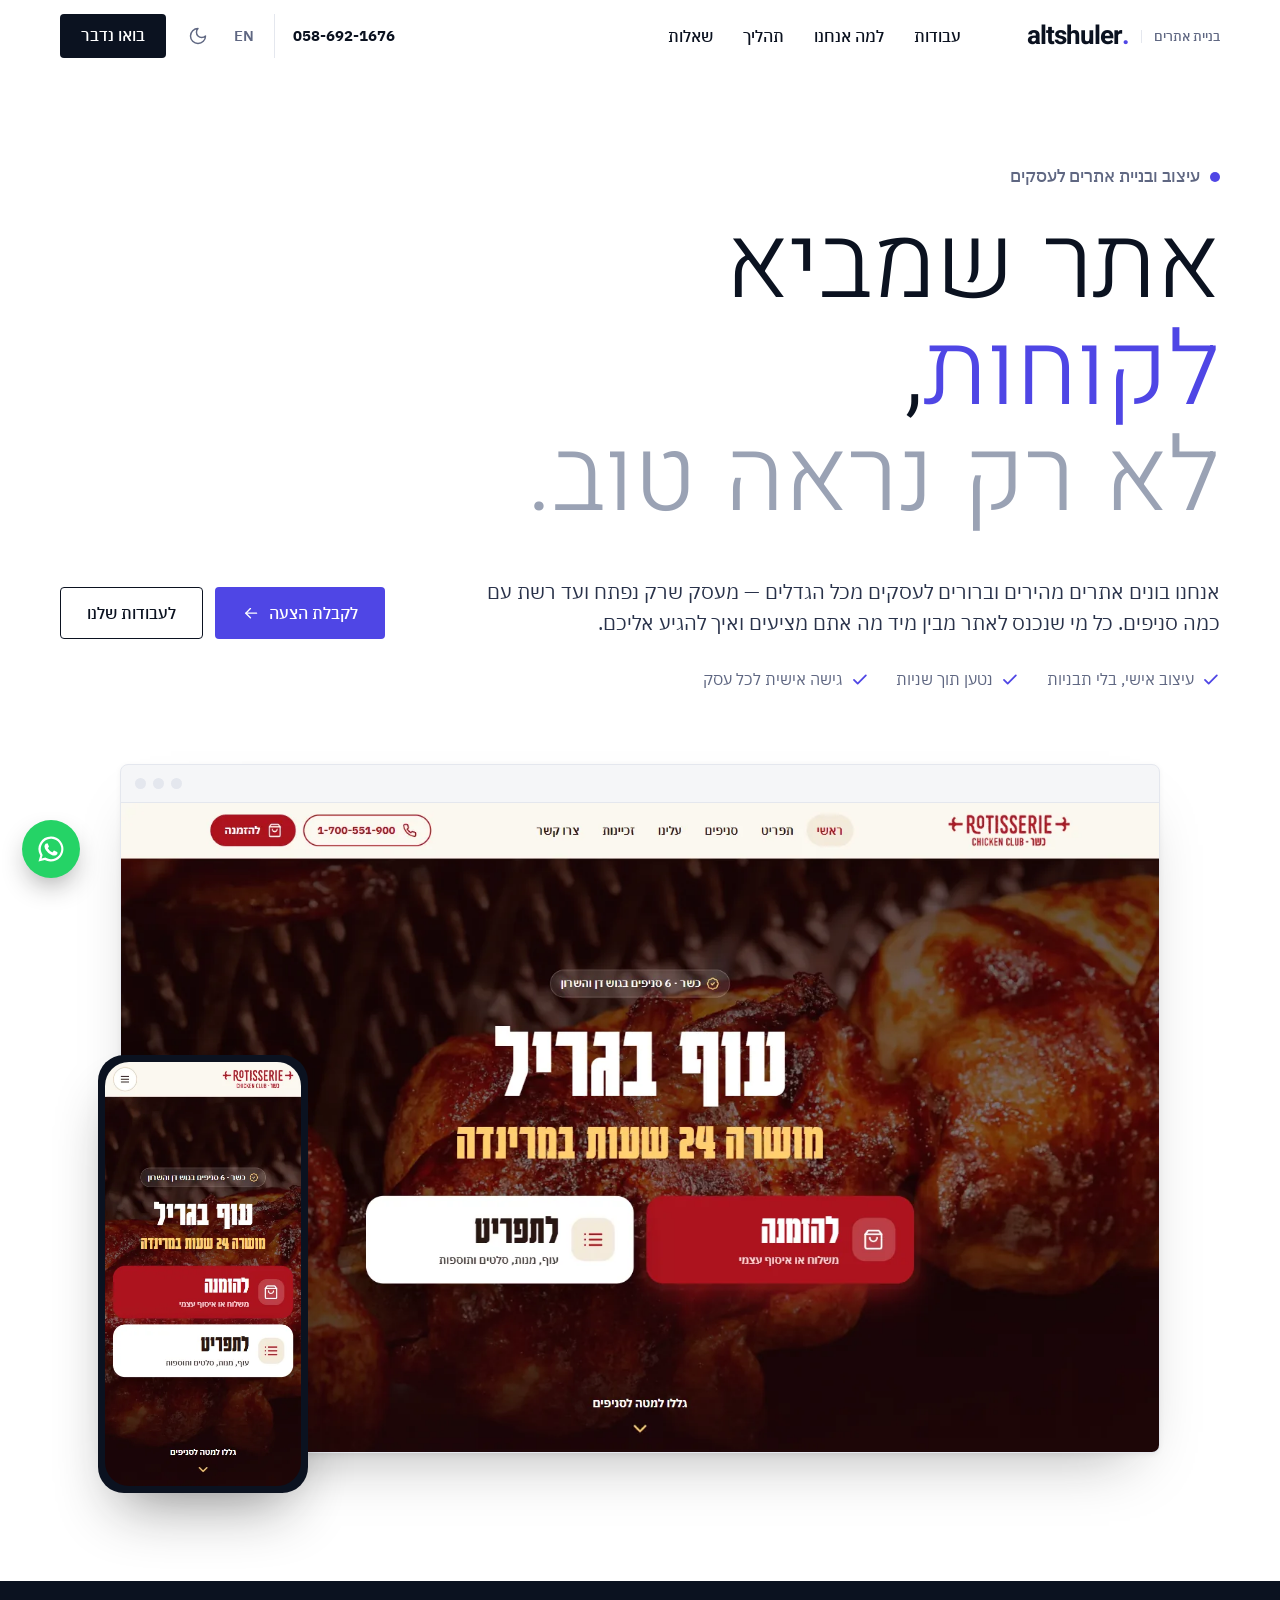
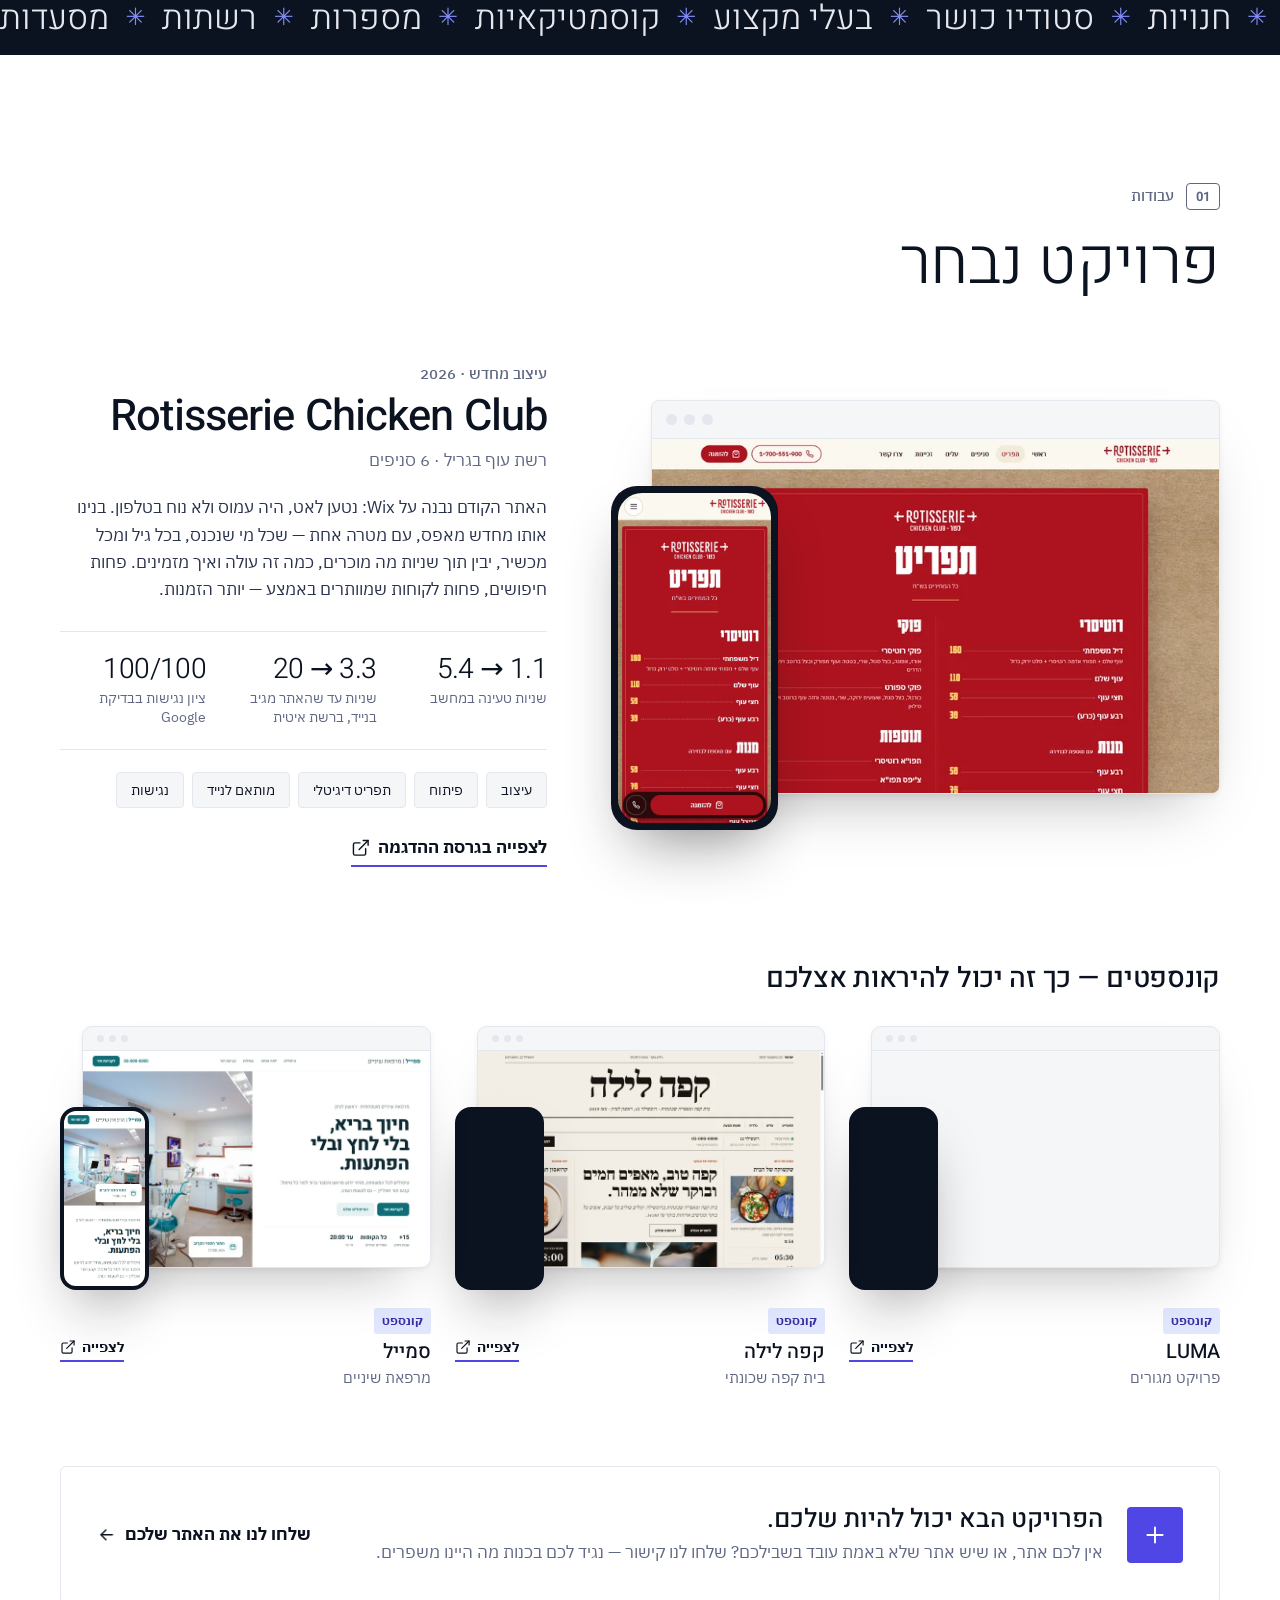
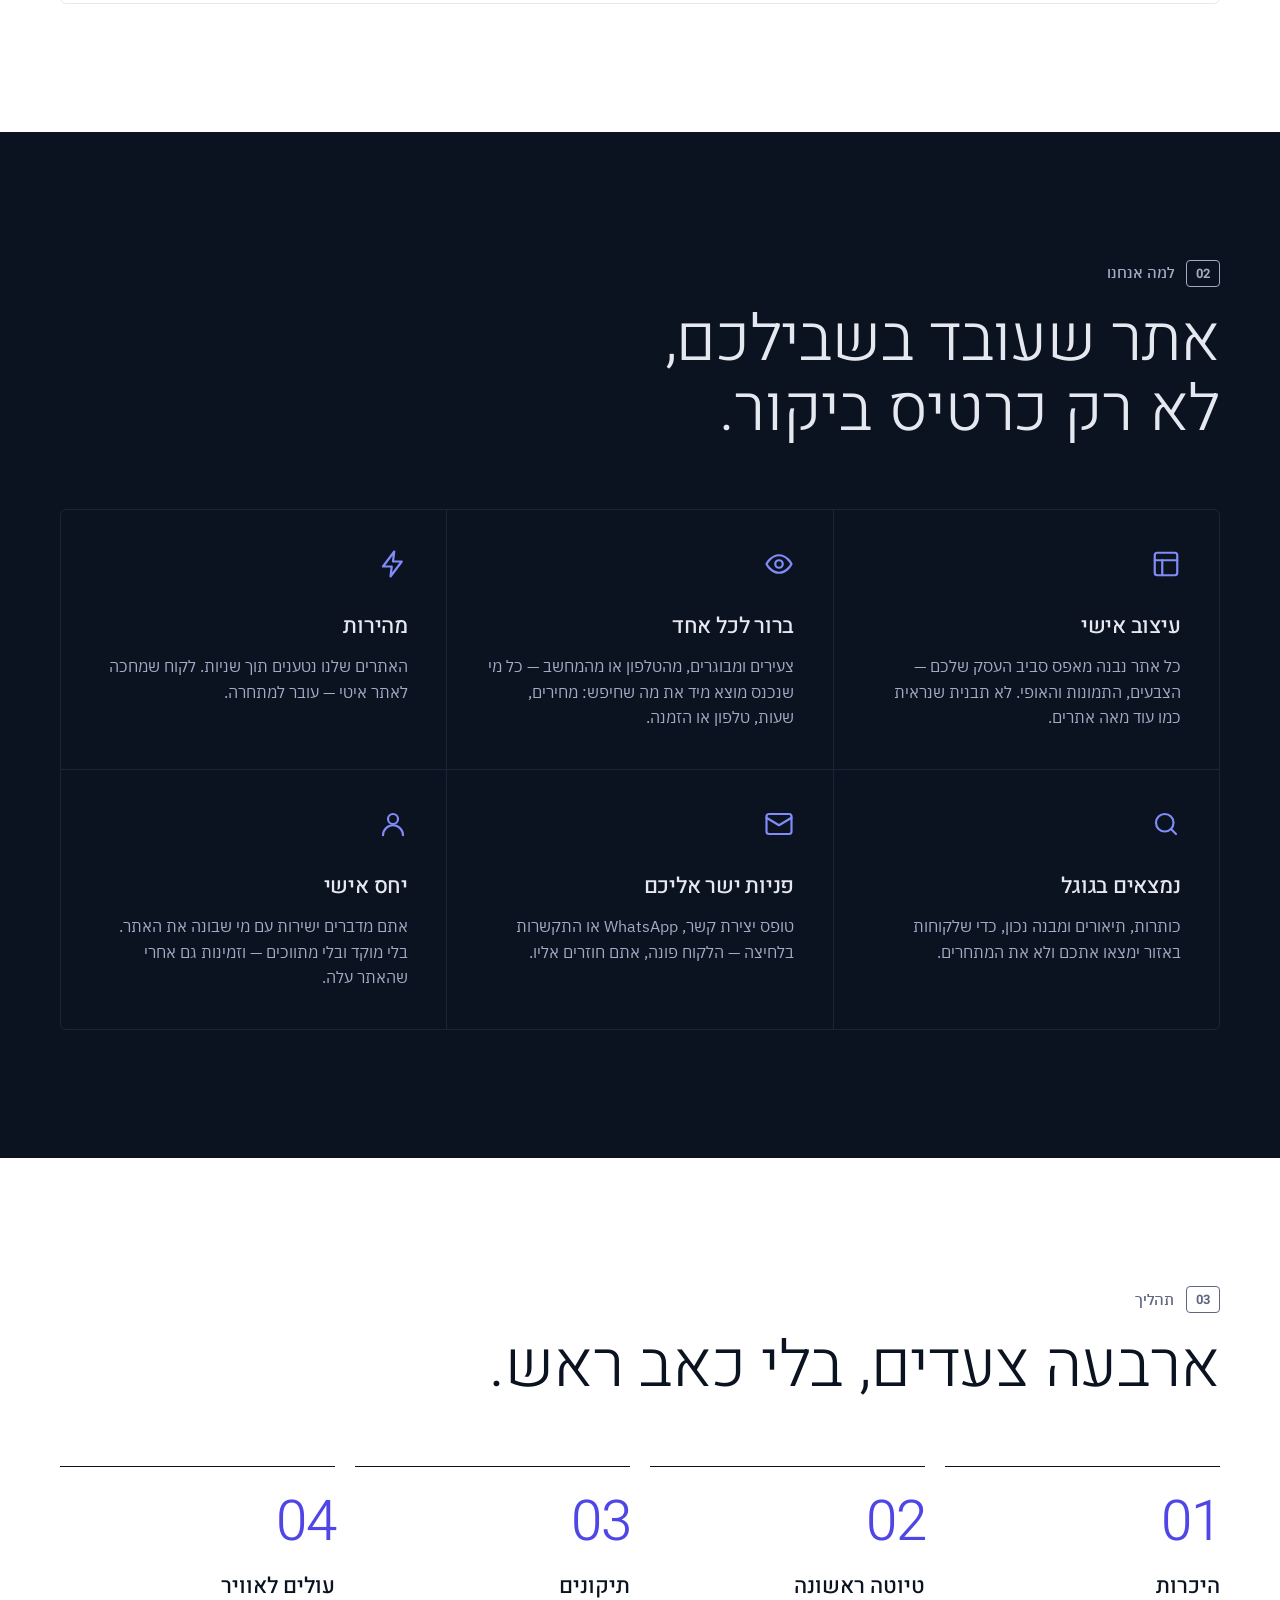
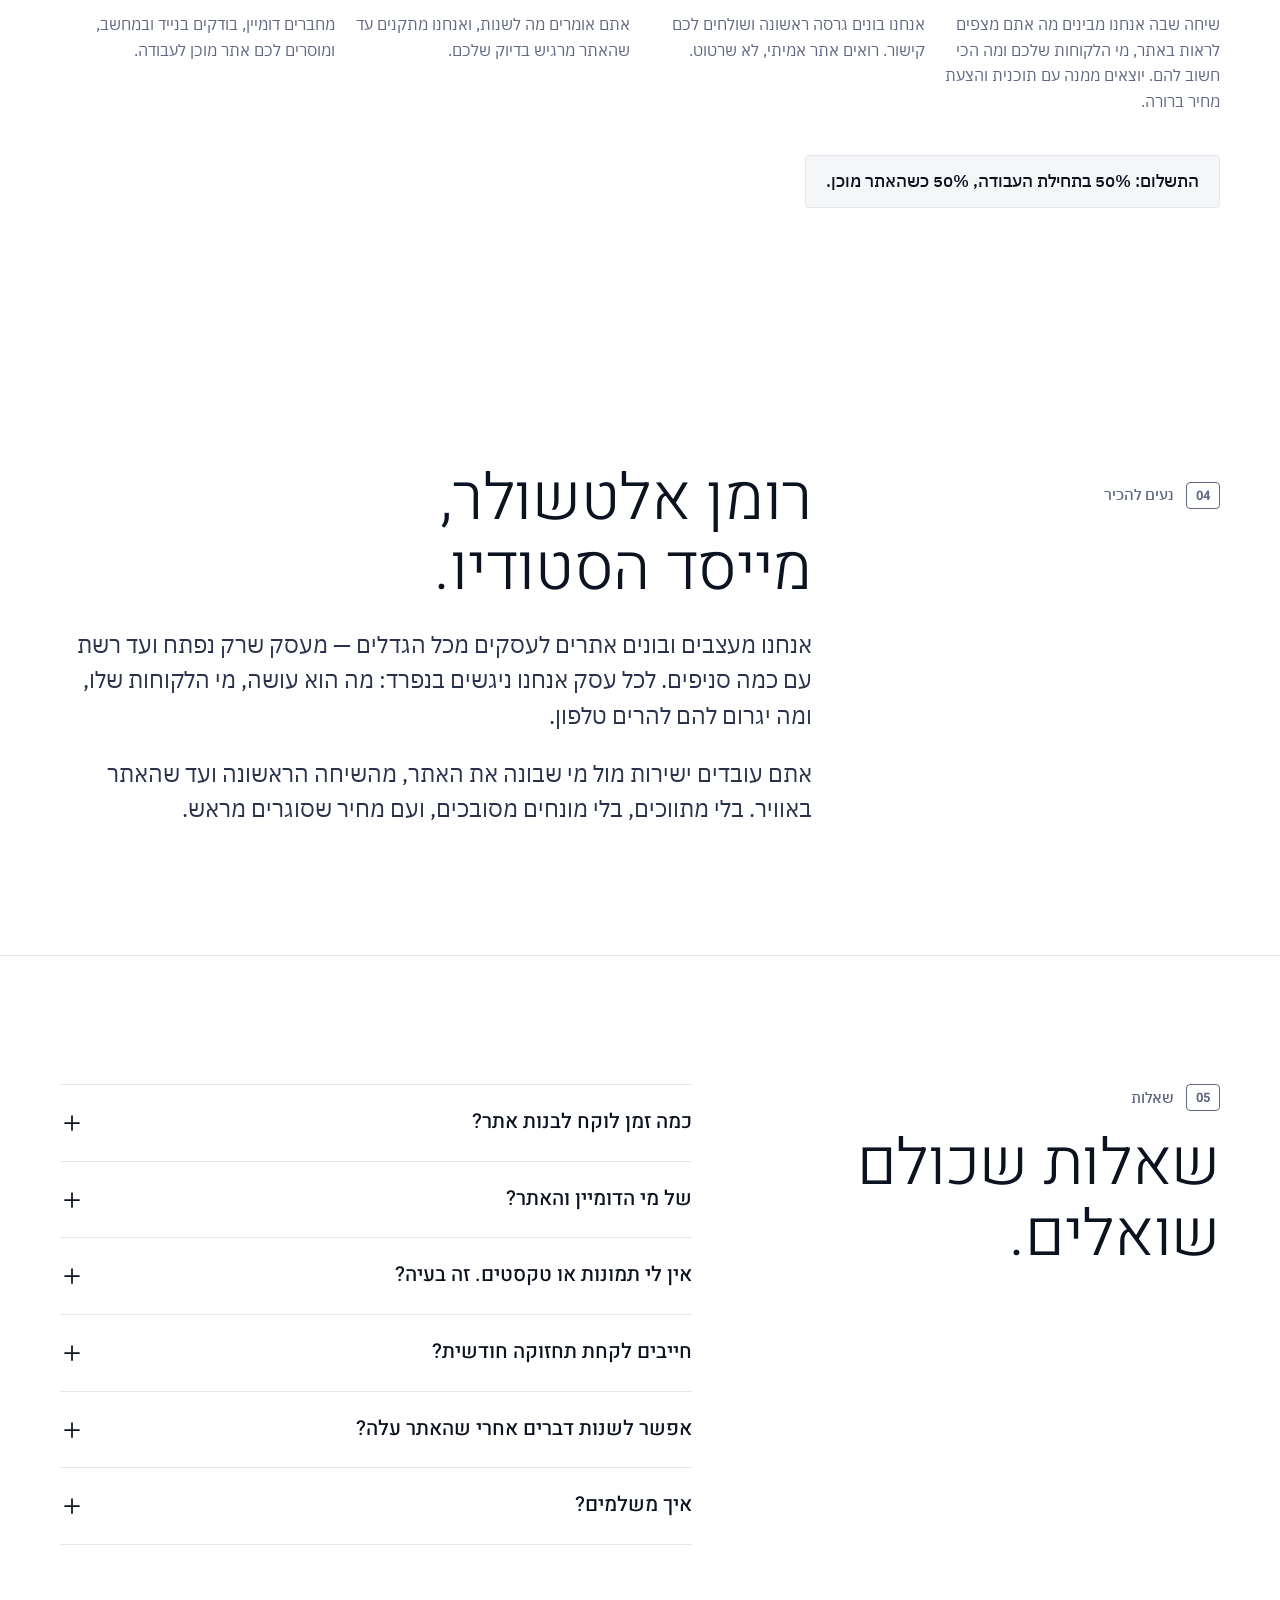
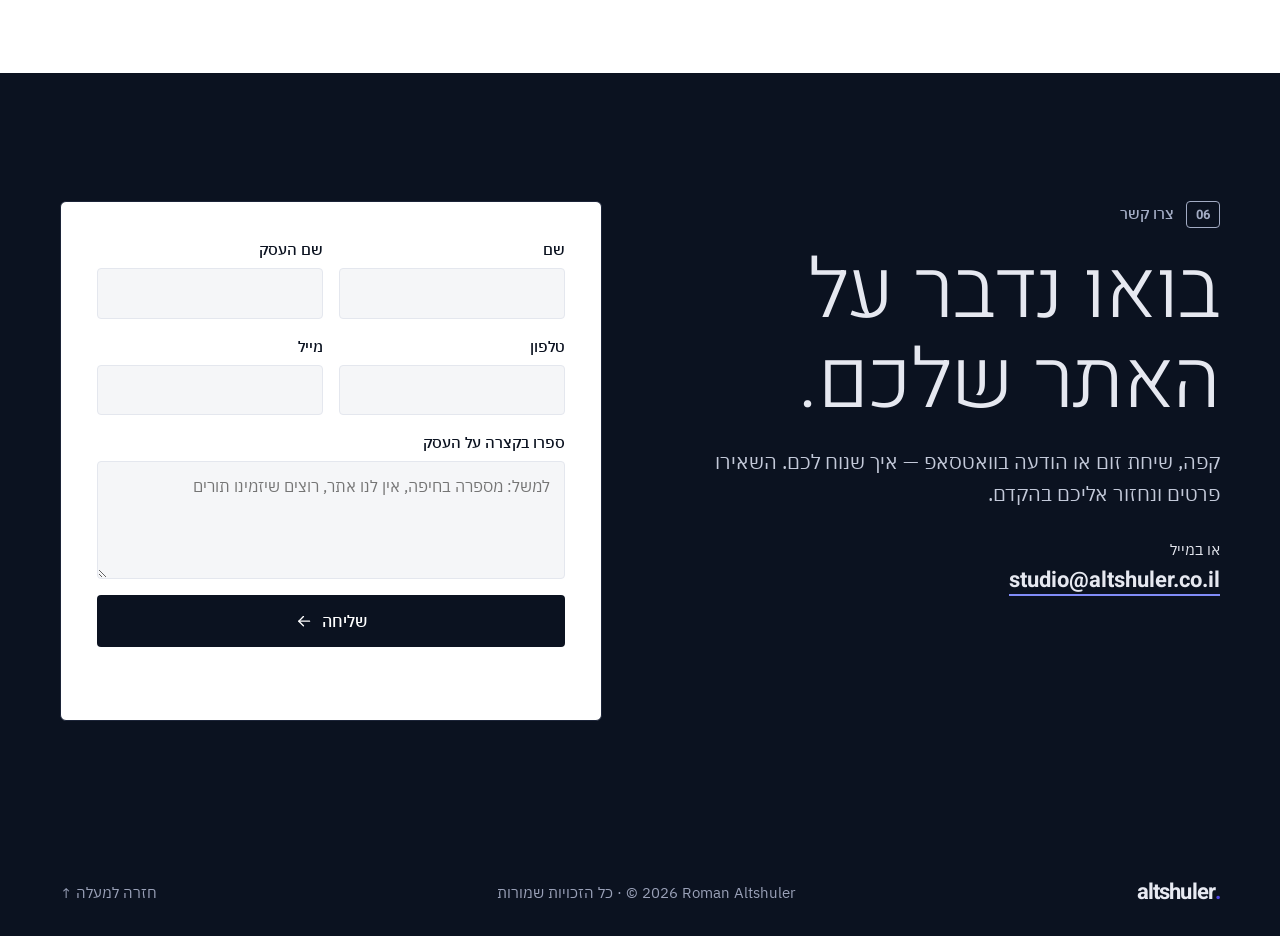
==== commit 2173b8a8: "По умолчанию светлая тема, независимо от настроек системы Co-Authored-By: Claude Opus 5.5 <noreply@a" ====
--- a/index.html
+++ b/index.html
@@ -5,8 +5,7 @@
 <meta name="viewport" content="width=device-width, initial-scale=1">
 <title>Altshuler — עיצוב ובניית אתרים לעסקים</title>
 <meta name="description" content="עיצוב ובניית אתרים לעסקים מכל הגדלים — מעסק שרק נפתח ועד רשת עם כמה סניפים. אתר מהיר, ברור ומותאם לנייד, עם גישה אישית לכל לקוח.">
-<meta name="theme-color" content="#FFFFFF" media="(prefers-color-scheme: light)">
-<meta name="theme-color" content="#0A0D16" media="(prefers-color-scheme: dark)">
+<meta name="theme-color" content="#FFFFFF">
 <script>try{var t=localStorage.getItem('theme');if(t)document.documentElement.dataset.theme=t}catch(e){}</script>
 <meta name="google-site-verification" content="6T6on3ABnXPG_Xr47UX2pxeP_9kdInPiHM5eI0HlFHE">
 <meta property="og:title" content="Altshuler — עיצוב ובניית אתרים לעסקים">
@@ -20,7 +19,7 @@
 <link rel="icon" href="favicon.svg" type="image/svg+xml">
 <link rel="preload" href="fonts/heebo-hebrew-0.woff2" as="font" type="font/woff2" crossorigin>
 <link rel="preload" href="fonts/ibmplex-hebrew-2.woff2" as="font" type="font/woff2" crossorigin>
-<style>@font-face { font-family: 'Heebo'; font-style: normal; font-weight: 300; font-display: swap; src: url(fonts/heebo-hebrew-0.woff2) format('woff2'); unicode-range: U+0307-0308, U+0590-05FF, U+200C-2010, U+20AA, U+25CC, U+FB1D-FB4F; } @font-face { font-family: 'Heebo'; font-style: normal; font-weight: 300; font-display: swap; src: url(fonts/heebo-latin-1.woff2) format('woff2'); unicode-range: U+0000-00FF, U+0131, U+0152-0153, U+02BB-02BC, U+02C6, U+02DA, U+02DC, U+0304, U+0308, U+0329, U+2000-206F, U+20AC, U+2122, U+2191, U+2193, U+2212, U+2215, U+FEFF, U+FFFD; } @font-face { font-family: 'Heebo'; font-style: normal; font-weight: 400; font-display: swap; src: url(fonts/heebo-hebrew-0.woff2) format('woff2'); unicode-range: U+0307-0308, U+0590-05FF, U+200C-2010, U+20AA, U+25CC, U+FB1D-FB4F; } @font-face { font-family: 'Heebo'; font-style: normal; font-weight: 400; font-display: swap; src: url(fonts/heebo-latin-1.woff2) format('woff2'); unicode-range: U+0000-00FF, U+0131, U+0152-0153, U+02BB-02BC, U+02C6, U+02DA, U+02DC, U+0304, U+0308, U+0329, U+2000-206F, U+20AC, U+2122, U+2191, U+2193, U+2212, U+2215, U+FEFF, U+FFFD; } @font-face { font-family: 'Heebo'; font-style: normal; font-weight: 500; font-display: swap; src: url(fonts/heebo-hebrew-0.woff2) format('woff2'); unicode-range: U+0307-0308, U+0590-05FF, U+200C-2010, U+20AA, U+25CC, U+FB1D-FB4F; } @font-face { font-family: 'Heebo'; font-style: normal; font-weight: 500; font-display: swap; src: url(fonts/heebo-latin-1.woff2) format('woff2'); unicode-range: U+0000-00FF, U+0131, U+0152-0153, U+02BB-02BC, U+02C6, U+02DA, U+02DC, U+0304, U+0308, U+0329, U+2000-206F, U+20AC, U+2122, U+2191, U+2193, U+2212, U+2215, U+FEFF, U+FFFD; } @font-face { font-family: 'Heebo'; font-style: normal; font-weight: 700; font-display: swap; src: url(fonts/heebo-hebrew-0.woff2) format('woff2'); unicode-range: U+0307-0308, U+0590-05FF, U+200C-2010, U+20AA, U+25CC, U+FB1D-FB4F; } @font-face { font-family: 'Heebo'; font-style: normal; font-weight: 700; font-display: swap; src: url(fonts/heebo-latin-1.woff2) format('woff2'); unicode-range: U+0000-00FF, U+0131, U+0152-0153, U+02BB-02BC, U+02C6, U+02DA, U+02DC, U+0304, U+0308, U+0329, U+2000-206F, U+20AC, U+2122, U+2191, U+2193, U+2212, U+2215, U+FEFF, U+FFFD; } @font-face { font-family: 'IBM Plex Sans Hebrew'; font-style: normal; font-weight: 400; font-display: swap; src: url(fonts/ibmplex-hebrew-2.woff2) format('woff2'); unicode-range: U+0307-0308, U+0590-05FF, U+200C-2010, U+20AA, U+25CC, U+FB1D-FB4F; } @font-face { font-family: 'IBM Plex Sans Hebrew'; font-style: normal; font-weight: 400; font-display: swap; src: url(fonts/ibmplex-latin-3.woff2) format('woff2'); unicode-range: U+0000-00FF, U+0131, U+0152-0153, U+02BB-02BC, U+02C6, U+02DA, U+02DC, U+0304, U+0308, U+0329, U+2000-206F, U+20AC, U+2122, U+2191, U+2193, U+2212, U+2215, U+FEFF, U+FFFD; } @font-face { font-family: 'IBM Plex Sans Hebrew'; font-style: normal; font-weight: 500; font-display: swap; src: url(fonts/ibmplex-hebrew-4.woff2) format('woff2'); unicode-range: U+0307-0308, U+0590-05FF, U+200C-2010, U+20AA, U+25CC, U+FB1D-FB4F; } @font-face { font-family: 'IBM Plex Sans Hebrew'; font-style: normal; font-weight: 500; font-display: swap; src: url(fonts/ibmplex-latin-5.woff2) format('woff2'); unicode-range: U+0000-00FF, U+0131, U+0152-0153, U+02BB-02BC, U+02C6, U+02DA, U+02DC, U+0304, U+0308, U+0329, U+2000-206F, U+20AC, U+2122, U+2191, U+2193, U+2212, U+2215, U+FEFF, U+FFFD; } @font-face { font-family: 'IBM Plex Sans Hebrew'; font-style: normal; font-weight: 600; font-display: swap; src: url(fonts/ibmplex-hebrew-6.woff2) format('woff2'); unicode-range: U+0307-0308, U+0590-05FF, U+200C-2010, U+20AA, U+25CC, U+FB1D-FB4F; } @font-face { font-family: 'IBM Plex Sans Hebrew'; font-style: normal; font-weight: 600; font-display: swap; src: url(fonts/ibmplex-latin-7.woff2) format('woff2'); unicode-range: U+0000-00FF, U+0131, U+0152-0153, U+02BB-02BC, U+02C6, U+02DA, U+02DC, U+0304, U+0308, U+0329, U+2000-206F, U+20AC, U+2122, U+2191, U+2193, U+2212, U+2215, U+FEFF, U+FFFD; } @font-face { font-family: 'IBM Plex Sans Hebrew'; font-style: normal; font-weight: 700; font-display: swap; src: url(fonts/ibmplex-hebrew-8.woff2) format('woff2'); unicode-range: U+0307-0308, U+0590-05FF, U+200C-2010, U+20AA, U+25CC, U+FB1D-FB4F; } @font-face { font-family: 'IBM Plex Sans Hebrew'; font-style: normal; font-weight: 700; font-display: swap; src: url(fonts/ibmplex-latin-9.woff2) format('woff2'); unicode-range: U+0000-00FF, U+0131, U+0152-0153, U+02BB-02BC, U+02C6, U+02DA, U+02DC, U+0304, U+0308, U+0329, U+2000-206F, U+20AC, U+2122, U+2191, U+2193, U+2212, U+2215, U+FEFF, U+FFFD; }:root{--bg: #F4F1EA;--paper: #FBF9F5;--ink: #121212;--ink-2: #2A2825;--muted: #5E5A53;--line: #DCD6CA;--accent: #FF5A1F;--accent-ink: #121212;--accent-text: #C2410C;--display: 'Rubik', 'Heebo', system-ui, sans-serif;--body: 'Heebo', 'Rubik', system-ui, sans-serif;--wrap: 1240px;--gutter: clamp(16px, 4vw, 40px);--radius: 18px;--ease: cubic-bezier(.2, .7, .2, 1);}*{box-sizing: border-box;}html{scroll-behavior: smooth;scroll-padding-top: 84px;-webkit-text-size-adjust: 100%;}body{margin: 0;background: var(--bg);color: var(--ink);font: 400 17px/1.6 var(--body);-webkit-font-smoothing: antialiased;overflow-x: clip;}img{display: block;max-width: 100%;height: auto;}a{color: inherit;}h1, h2, h3{margin: 0;font-family: var(--display);}p{margin: 0;}ul, ol{margin: 0;padding: 0;list-style: none;}:focus-visible{outline: 3px solid var(--accent);outline-offset: 3px;border-radius: 6px;}.wrap{width: 100%;max-width: var(--wrap);margin-inline: auto;padding-inline: var(--gutter);}.ico{width: 1.15em;height: 1.15em;flex: none;fill: none;stroke: currentColor;stroke-width: 1.75;stroke-linecap: round;stroke-linejoin: round;}.ico.flip{transform: scaleX(-1);}.skip{position: absolute;inset-inline-start: 12px;top: -60px;z-index: 100;background: var(--ink);color: var(--bg);padding: 10px 16px;border-radius: 10px;}.skip:focus{top: 12px;}.btn{display: inline-flex;align-items: center;justify-content: center;gap: .55em;min-height: 52px;padding: 0 26px;border-radius: 999px;border: 1.5px solid transparent;font: 500 16px/1 var(--body);text-decoration: none;cursor: pointer;transition: transform .2s var(--ease), background-color .2s, color .2s, border-color .2s;}.btn:hover{transform: translateY(-2px);}.btn:active{transform: translateY(0);}.btn .ico{transition: transform .2s var(--ease);}.btn:hover .ico{transform: translateX(3px);}.btn:hover .ico.flip{transform: scaleX(-1) translateX(3px);}.btn--accent{background: var(--accent);color: var(--accent-ink);}.btn--accent:hover{background: #ff6d38;}.btn--ink{background: var(--ink);color: var(--bg);}.btn--ink:hover{background: #2b2b2b;}.btn--line{border-color: var(--ink);color: var(--ink);background: transparent;}.btn--line:hover{background: var(--ink);color: var(--bg);}.hdr{position: sticky;top: 0;z-index: 50;background: rgba(244, 241, 234, .86);backdrop-filter: blur(12px);-webkit-backdrop-filter: blur(12px);border-bottom: 1px solid transparent;transition: border-color .3s;}.hdr.is-scrolled{border-bottom-color: var(--line);}.hdr__in{display: flex;align-items: center;justify-content: space-between;gap: 24px;min-height: 72px;}.logo{font: 800 26px/1 var(--display);letter-spacing: -.04em;text-decoration: none;direction: ltr;display: inline-flex;align-items: baseline;gap: 0;}.logo b{color: var(--accent);}.logo small{font: 500 11px/1 var(--body);letter-spacing: .14em;text-transform: uppercase;color: var(--muted);margin-inline-start: 12px;padding-inline-start: 12px;border-inline-start: 1px solid var(--line);align-self: center;}html[dir=rtl] .logo small{letter-spacing: 0;font-size: 13px;}.logo--sm{font-size: 22px;}.nav{display: flex;align-items: center;gap: 4px;}.nav a{padding: 10px 14px;border-radius: 999px;text-decoration: none;font-size: 15.5px;font-weight: 500;transition: background-color .2s;}.nav a:not(.btn):hover{background: rgba(18, 18, 18, .06);}.nav__lang{border: 1.5px solid var(--line);margin-inline: 6px;font-weight: 700 !important;}.nav .nav__cta{min-height: 44px;padding: 0 20px;color: var(--bg);}.burger{display: none;width: 48px;height: 48px;border-radius: 50%;border: 1.5px solid var(--line);background: var(--paper);color: var(--ink);cursor: pointer;align-items: center;justify-content: center;}.burger .ico{width: 22px;height: 22px;}.burger .i-close{display: none;}.hero{padding: clamp(40px, 7vw, 96px) 0 0;}.kicker{display: inline-flex;align-items: center;gap: 10px;font-weight: 500;color: var(--muted);margin-bottom: 22px;}.kicker::before{content: '';width: 10px;height: 10px;border-radius: 50%;background: var(--accent);box-shadow: 0 0 0 5px rgba(255, 90, 31, .18);}.hero__title{position: relative;z-index: 0;font-size: clamp(44px, 8vw, 112px);line-height: .98;font-weight: 800;letter-spacing: -.025em;word-spacing: .04em;}html[dir=rtl] .hero__title{letter-spacing: -.01em;line-height: 1.04;}.hero__title .line{display: block;}.hero__title .line:last-child{color: var(--muted);}.hero__title em{font-style: normal;position: relative;white-space: nowrap;}.hero__title em::after{content: '';position: absolute;inset-inline: -.04em;bottom: .06em;height: .2em;background: var(--accent);z-index: -1;border-radius: 4px;transform-origin: inline-start;animation: mark 1s .7s var(--ease) both;}@keyframes mark{from{transform: scaleX(0);}}html[dir=rtl] .hero__title em::after{transform-origin: right;}html[dir=ltr] .hero__title em::after{transform-origin: left;}.hero__row{display: flex;align-items: flex-end;justify-content: space-between;gap: 32px 48px;flex-wrap: wrap;margin-top: clamp(28px, 4vw, 44px);}.lead{font-size: clamp(18px, 1.6vw, 21px);line-height: 1.55;color: var(--ink-2);max-width: 36em;}.hero__cta{display: flex;gap: 12px;flex-wrap: wrap;}.facts{display: flex;flex-wrap: wrap;gap: 10px 28px;margin-top: 28px;color: var(--muted);font-size: 15.5px;}.facts li{display: inline-flex;align-items: center;gap: 8px;}.facts .ico{color: var(--accent);stroke-width: 2.4;}.hero__media{position: relative;margin-top: clamp(40px, 6vw, 72px);padding-bottom: 40px;}.hero__media .browser{max-width: 1040px;margin-inline: auto;transform: rotate(-1deg);}html[dir=rtl] .hero__media .browser{transform: rotate(1deg);}.hero__media .phone{position: absolute;inset-inline-end: clamp(0px, 3vw, 40px);bottom: 0;width: clamp(130px, 17vw, 210px);transform: rotate(4deg);}html[dir=rtl] .hero__media .phone{transform: rotate(-4deg);}.browser{background: var(--paper);border-radius: 14px;overflow: hidden;border: 1px solid var(--line);box-shadow: 0 30px 60px -30px rgba(18, 18, 18, .35), 0 2px 6px rgba(18, 18, 18, .06);}.browser__bar{display: flex;align-items: center;gap: 7px;height: 38px;padding: 0 14px;border-bottom: 1px solid var(--line);direction: ltr;}.browser__bar i{width: 11px;height: 11px;border-radius: 50%;background: var(--line);}.browser__bar span{margin-inline: auto;font-size: 12.5px;color: var(--muted);background: var(--bg);padding: 4px 18px;border-radius: 999px;}.browser img{width: 100%;}.phone{background: var(--ink);border-radius: 30px;padding: 7px;box-shadow: 0 30px 60px -20px rgba(18, 18, 18, .45);}.phone img{width: 100%;border-radius: 24px;}.band{margin-top: clamp(48px, 7vw, 88px);background: var(--ink);color: var(--bg);overflow: hidden;padding: 20px 0;direction: ltr;}.band__track{display: flex;width: max-content;animation: band 38s linear infinite;}.band span{display: flex;font: 700 clamp(22px, 3vw, 34px)/1 var(--display);white-space: nowrap;}.band i{font-style: normal;color: var(--accent);margin: 0 .7em;font-size: .7em;align-self: center;}@keyframes band{to{transform: translateX(-50%);}}.sec{padding: clamp(72px, 10vw, 140px) 0;}.sec--dark{background: var(--ink);color: var(--bg);}.sec--paper{background: var(--paper);border-block: 1px solid var(--line);}.sec--line{border-top: 1px solid var(--line);}.sec--accent{background: var(--accent);color: var(--accent-ink);}.eyebrow{display: flex;align-items: center;gap: 12px;font-weight: 500;font-size: 15px;color: var(--muted);margin-bottom: 18px;}.eyebrow span{font: 700 13px/1 var(--display);padding: 6px 9px;border: 1.5px solid currentColor;border-radius: 999px;}.sec--dark .eyebrow{color: #A8A298;}.sec--accent .eyebrow{color: var(--ink);}.h2{font-size: clamp(34px, 5vw, 68px);line-height: 1.04;font-weight: 800;letter-spacing: -.03em;max-width: 16em;text-wrap: balance;}html[dir=rtl] .h2{letter-spacing: -.005em;line-height: 1.1;}.h2--xl{font-size: clamp(40px, 6.4vw, 88px);}.lead--sec{margin-top: 20px;color: var(--muted);}.case{display: grid;grid-template-columns: 1.25fr 1fr;gap: clamp(32px, 5vw, 72px);align-items: center;margin-top: clamp(40px, 5vw, 64px);}.case__media{position: relative;padding-bottom: 36px;padding-inline-end: 40px;}.case__media .phone{position: absolute;inset-inline-end: 0;bottom: 0;width: clamp(110px, 13vw, 170px);}.case__meta{font-size: 14.5px;color: var(--muted);font-weight: 500;}.case__name{font-size: clamp(30px, 3.4vw, 44px);line-height: 1.1;letter-spacing: -.02em;margin-top: 8px;direction: ltr;text-align: start;}html[dir=rtl] .case__name{text-align: right;}.case__type{color: var(--muted);margin-top: 6px;}.case__task{margin-top: 20px;color: var(--ink-2);}.stats{display: grid;grid-template-columns: repeat(3, minmax(0, 1fr));gap: 12px 24px;margin: 28px 0 0;padding: 22px 0;border-block: 1px solid var(--line);}.stats div{display: flex;flex-direction: column-reverse;justify-content: flex-end;}.stats dd{margin: 0;white-space: nowrap;font: 800 clamp(22px, 2.2vw, 30px)/1.1 var(--display);letter-spacing: -.02em;text-align: start;}html[dir=rtl] .stats dd{text-align: right;}.stats dt{font-size: 13.5px;line-height: 1.4;color: var(--muted);margin-top: 4px;}.tags{display: flex;flex-wrap: wrap;gap: 8px;margin-top: 22px;}.tags li{font-size: 14px;padding: 6px 14px;border-radius: 999px;background: var(--paper);border: 1px solid var(--line);}.link{display: inline-flex;align-items: center;gap: 8px;margin-top: 26px;font-weight: 700;text-decoration: none;border-bottom: 2px solid var(--accent);padding-bottom: 4px;}.link:hover{color: #B83A0C;}.next{display: grid;grid-template-columns: auto 1fr auto;align-items: center;gap: 24px;margin-top: clamp(48px, 6vw, 80px);padding: clamp(24px, 3vw, 36px);border: 2px dashed #C9C1B2;border-radius: var(--radius);text-decoration: none;transition: border-color .2s, background-color .2s;}.next:hover{border-color: var(--ink);background: var(--paper);}.next__plus{display: grid;place-items: center;width: 56px;height: 56px;border-radius: 50%;background: var(--accent);}.next__plus .ico{width: 26px;height: 26px;}.next strong{display: block;font: 700 clamp(20px, 2vw, 26px)/1.25 var(--display);}.next strong + span{display: block;color: var(--muted);margin-top: 4px;}.next__cta{display: inline-flex;align-items: center;gap: 8px;font-weight: 700;white-space: nowrap;}.grid3{display: grid;grid-template-columns: repeat(3, 1fr);gap: 1px;margin-top: clamp(40px, 5vw, 64px);background: #34322E;border: 1px solid #34322E;border-radius: var(--radius);overflow: hidden;}.feat{background: var(--ink);padding: clamp(26px, 3vw, 40px);transition: background-color .25s;}.feat:hover{background: #1B1A18;}.feat .ico{width: 30px;height: 30px;color: var(--accent);}.feat h3{font-size: 22px;margin-top: 22px;letter-spacing: -.01em;}.feat p{color: #B9B3A8;margin-top: 10px;font-size: 16px;}.steps{display: grid;grid-template-columns: repeat(4, 1fr);gap: 20px;margin-top: clamp(40px, 5vw, 64px);counter-reset: s;}.steps li{position: relative;padding-top: 28px;border-top: 2px solid var(--ink);}.steps__n{display: block;font: 800 clamp(44px, 4.4vw, 64px)/1 var(--display);color: var(--accent-text);letter-spacing: -.03em;}.steps h3{font-size: 22px;margin-top: 18px;}.steps p{color: var(--muted);margin-top: 8px;font-size: 16px;}.note{margin-top: 40px;display: inline-block;padding: 12px 20px;border-radius: 999px;background: var(--paper);border: 1px solid var(--line);font-weight: 500;}.plans{display: grid;grid-template-columns: repeat(3, 1fr);gap: 20px;margin-top: clamp(36px, 4vw, 56px);align-items: stretch;}.plan{position: relative;display: flex;flex-direction: column;background: var(--bg);border: 1px solid var(--line);border-radius: var(--radius);padding: clamp(26px, 2.6vw, 36px);}.plan--pop{background: var(--ink);color: var(--bg);border-color: var(--ink);}.plan__badge{position: absolute;top: -13px;inset-inline-start: 28px;background: var(--accent);color: var(--accent-ink);font-size: 13px;font-weight: 700;padding: 6px 12px;border-radius: 999px;}.plan h3{font-size: 26px;letter-spacing: -.01em;}.plan__d{color: var(--muted);margin-top: 6px;font-size: 16px;min-height: 3.2em;}.plan--pop .plan__d, .plan--pop .plan__once{color: #B9B3A8;}.price{display: flex;align-items: baseline;gap: 6px;margin-top: 22px;}.price span{font: 800 clamp(44px, 4.4vw, 58px)/1 var(--display);letter-spacing: -.03em;}.price small{font-size: 16px;font-weight: 500;}.plan__once{font-size: 14px;color: var(--muted);margin-top: 6px;}.plan ul{margin: 24px 0 28px;display: grid;gap: 11px;flex: 1;align-content: start;}.plan li{display: flex;gap: 10px;align-items: flex-start;font-size: 16px;}.plan li .ico{color: var(--accent);stroke-width: 2.4;margin-top: 4px;}.plan .btn{width: 100%;}.plan--pop .btn--line{border-color: var(--bg);color: var(--bg);}.care{display: flex;justify-content: space-between;align-items: center;gap: 24px 48px;flex-wrap: wrap;margin-top: 20px;padding: clamp(24px, 2.6vw, 34px);border-radius: var(--radius);border: 1.5px solid var(--ink);}.care h3{font-size: 22px;}.care p:not(.price){color: var(--ink-2);margin-top: 6px;max-width: 42em;}.price--sm{margin: 0;}.price--sm span{font-size: clamp(36px, 3.4vw, 46px);}.about{display: grid;grid-template-columns: 1fr 2fr;gap: 32px;align-items: start;}.about .eyebrow{margin-top: 18px;}.about__body p{font-size: clamp(19px, 1.8vw, 24px);line-height: 1.55;color: var(--ink-2);margin-top: 22px;max-width: 34em;}.about__body .h2{max-width: none;}.faq{display: grid;grid-template-columns: 1fr 1.4fr;gap: clamp(32px, 6vw, 96px);align-items: start;}.faq > div:first-child{position: sticky;top: 110px;}.faq__list{border-top: 1px solid var(--line);}details{border-bottom: 1px solid var(--line);}summary{display: flex;justify-content: space-between;align-items: center;gap: 20px;padding: 24px 0;cursor: pointer;list-style: none;font: 700 clamp(18px, 1.6vw, 21px)/1.35 var(--display);}summary::-webkit-details-marker{display: none;}summary .ico{width: 24px;height: 24px;transition: transform .3s var(--ease);}details[open] summary .ico{transform: rotate(45deg);}details p{padding: 0 0 26px;color: var(--ink-2);max-width: 40em;}.contact{display: grid;grid-template-columns: 1fr 1fr;gap: clamp(36px, 6vw, 96px);align-items: start;}.contact .lead{margin-top: 20px;}.contact__mail{margin-top: 28px;display: flex;flex-direction: column;gap: 4px;font-size: 15px;}.contact__mail a{font: 700 clamp(18px, 1.8vw, 22px)/1.3 var(--display);text-decoration: none;border-bottom: 2px solid var(--ink);align-self: flex-start;word-break: break-all;}.form{display: grid;grid-template-columns: 1fr 1fr;gap: 16px;background: var(--bg);color: var(--ink);padding: clamp(22px, 3vw, 36px);border-radius: var(--radius);box-shadow: 0 30px 60px -30px rgba(18, 18, 18, .4);}.form .full{grid-column: 1 / -1;}.form label{display: flex;flex-direction: column;gap: 7px;font-size: 14.5px;font-weight: 500;}.form input, .form select, .form textarea{font: 400 16px/1.4 var(--body);color: var(--ink);background: var(--paper);border: 1.5px solid var(--line);border-radius: 12px;padding: 13px 14px;min-height: 50px;width: 100%;transition: border-color .2s;}html[dir=rtl] .form input[dir=ltr]{text-align: right;}.form textarea{resize: vertical;}.form input:focus, .form select:focus, .form textarea:focus{outline: none;border-color: var(--ink);box-shadow: 0 0 0 3px rgba(255, 90, 31, .35);}.form .is-bad{border-color: #C42B12;}.form .err{color: #A3230D;font-size: 13px;}.form__status{font-weight: 500;min-height: 1.4em;font-size: 15px;}.ftr{background: var(--ink);color: #B9B3A8;padding: 32px 0;font-size: 14.5px;}.ftr__in{display: flex;align-items: center;justify-content: space-between;gap: 16px;flex-wrap: wrap;}.ftr .logo{color: var(--bg);}.ftr a{text-decoration: none;}.ftr a:hover{color: var(--bg);}.js .rv{opacity: 0;transform: translateY(24px);transition: opacity .8s var(--ease), transform .8s var(--ease);transition-delay: var(--d, 0ms);}.js .rv.in{opacity: 1;transform: none;}.js .hero__media.rv{transform: translateY(40px);}.js .hero__media.rv.in{transform: none;}@media (max-width: 1080px){.nav a:not(.btn):not(.nav__lang){padding: 10px 10px;font-size: 15px;}}@media (max-width: 960px){.burger{display: inline-flex;}.nav{position: fixed;inset: 72px 0 auto 0;flex-direction: column;align-items: stretch;gap: 4px;padding: 16px var(--gutter) 28px;background: var(--bg);border-bottom: 1px solid var(--line);box-shadow: 0 30px 40px -30px rgba(18, 18, 18, .3);transform: translateY(-12px);opacity: 0;visibility: hidden;transition: opacity .25s, transform .25s var(--ease), visibility .25s;}.nav.is-open{opacity: 1;transform: none;visibility: visible;}.nav a{font-size: 19px;padding: 14px 8px;border-radius: 12px;}.nav__lang{align-self: flex-start;margin: 8px 0;padding: 10px 18px !important;}.nav .nav__cta{min-height: 54px;margin-top: 6px;font-size: 17px;}.burger[aria-expanded=true] .i-open{display: none;}.burger[aria-expanded=true] .i-close{display: block;}.case{grid-template-columns: 1fr;}.grid3{grid-template-columns: 1fr 1fr;}.steps{grid-template-columns: 1fr 1fr;gap: 36px 20px;}.plans{grid-template-columns: 1fr;max-width: 560px;}.plan__d{min-height: 0;}.about, .faq, .contact{grid-template-columns: 1fr;}.faq > div:first-child{position: static;}}@media (max-width: 640px){body{font-size: 16px;}.logo small{display: none;}.hero__cta{width: 100%;}.hero__cta .btn{flex: 1 1 auto;}.hero__media{padding-bottom: 24px;}.hero__media .browser{transform: none !important;}.hero__media .phone{width: 34%;inset-inline-end: 0;bottom: -6px;}.browser__bar{height: 30px;}.browser__bar span{font-size: 11px;padding: 3px 12px;}.phone{border-radius: 22px;padding: 5px;}.phone img{border-radius: 18px;}.case__media{padding-inline-end: 24px;}.case__media .phone{width: 32%;}.stats{grid-template-columns: auto auto auto;justify-content: space-between;gap: 12px 14px;}.stats dd{font-size: 21px;}.stats dt{font-size: 13px;}.grid3, .steps{grid-template-columns: 1fr;}.next{grid-template-columns: 1fr;}.next__cta{white-space: normal;}.form{grid-template-columns: 1fr;}.care{flex-direction: column;align-items: flex-start;}}@media (prefers-reduced-motion: reduce){html{scroll-behavior: auto;}*, *::before, *::after{animation: none !important;transition: none !important;}.js .rv{opacity: 1;transform: none;}}.up{animation: up .9s var(--ease) both;animation-delay: var(--d, 0ms);}@keyframes up{from{opacity: .01;transform: translateY(26px);}}.hero__media.up{animation-duration: 1.1s;}@media (prefers-reduced-motion: reduce){.up{animation: none;}}.plan--vip{border: 2px solid var(--accent);background: var(--paper);}.plan__badge--vip{background: var(--ink);color: var(--bg);}.price--word span{font-size: clamp(34px, 3.2vw, 44px);line-height: 1.1;}.plan--vip .plan__once{color: var(--ink-2);}.plan li.plan__plus{font-weight: 700;padding-bottom: 2px;}.form{position: relative;}.form .hp{position: absolute;inset-inline-start: 0;top: 0;width: 1px !important;height: 1px;min-height: 0;padding: 0;border: 0;opacity: 0;overflow: hidden;clip-path: inset(50%);pointer-events: none;}.nav .nav__phone{font-weight: 700;font-size: 15px;padding-inline: 10px;}.sel{position: relative;max-width: 1040px;margin-inline: auto;}.sel::before{content: '';position: absolute;inset: -12px;border: 1px solid var(--accent);pointer-events: none;opacity: 0;animation: selIn .6s 1s var(--ease) forwards;}.sel__c{position: absolute;width: 9px;height: 9px;background: var(--paper);border: 1.5px solid var(--accent);z-index: 2;opacity: 0;animation: selIn .4s 1.2s var(--ease) forwards;}.sel__c--1{top: -16px;left: -16px;}.sel__c--2{top: -16px;right: -16px;}.sel__c--3{bottom: -16px;left: -16px;}.sel__c--4{bottom: -16px;right: -16px;}.sel__tag{position: absolute;top: -40px;inset-inline-start: -12px;background: var(--accent);color: var(--accent-ink);font: 500 12px/1 ui-monospace, 'Consolas', monospace;padding: 6px 9px;border-radius: 3px;opacity: 0;animation: selIn .4s 1.35s var(--ease) forwards;}html[dir=rtl] .sel__tag{inset-inline-start: auto;left: -12px;}@keyframes selIn{to{opacity: 1;}}.hero__media .sel .browser, html[dir=rtl] .hero__media .sel .browser{max-width: none;transform: none;}.concepts__title{font-size: clamp(22px, 2.2vw, 28px);margin-top: clamp(56px, 7vw, 96px);letter-spacing: -.01em;}.concepts{display: grid;grid-template-columns: repeat(3, 1fr);gap: 24px;margin-top: 24px;}.concept{text-decoration: none;display: flex;flex-direction: column;gap: 18px;}.concept__media{position: relative;padding-bottom: 22px;padding-inline-end: 22px;}.concept__media .browser{border-radius: 10px;}.concept__media .browser__bar{height: 24px;gap: 5px;}.concept__media .browser__bar i{width: 7px;height: 7px;}.concept__media .phone{position: absolute;inset-inline-end: 0;bottom: 0;width: 24%;border-radius: 16px;padding: 4px;}.concept__media .phone img{border-radius: 12px;}.concept__media img{transition: transform .5s var(--ease);}.concept:hover .browser img{transform: scale(1.02);}.concept__info{display: grid;grid-template-columns: 1fr auto;align-items: center;gap: 2px 12px;}.concept__info strong{font: 700 20px/1.2 var(--display);grid-column: 1;}.concept__info span:not(.concept__tag):not(.concept__open){color: var(--muted);font-size: 15px;grid-column: 1;}.concept__tag{grid-column: 1;justify-self: start;font-size: 12px;font-weight: 700;color: var(--accent-ink);background: #FFD9C7;padding: 3px 8px;border-radius: 3px;margin-bottom: 4px;}.concept__open{grid-column: 2;grid-row: 1 / 4;display: inline-flex;align-items: center;gap: 6px;font-weight: 700;font-size: 14px;border-bottom: 2px solid var(--accent);padding-bottom: 2px;}.wa{position: fixed;bottom: 22px;inset-inline-end: 22px;z-index: 60;width: 58px;height: 58px;border-radius: 50%;background: #25D366;display: grid;place-items: center;box-shadow: 0 12px 28px -8px rgba(18, 18, 18, .45);transition: transform .2s var(--ease);}html[dir=rtl] .wa{inset-inline-end: auto;left: 22px;}.wa:hover{transform: scale(1.06);}.wa svg{width: 30px;height: 30px;fill: #fff;}@media (max-width: 960px){.concepts{grid-template-columns: 1fr;max-width: 560px;}.nav .nav__phone{font-size: 18px;}}@media (max-width: 640px){.sel::before{inset: -8px;}.sel__c{display: none;}.sel__tag{top: -30px;}.wa{width: 52px;height: 52px;bottom: 16px;left: 16px;}}@media (prefers-reduced-motion: reduce){.sel::before, .sel__c, .sel__tag{opacity: 1;}}:root{--bg: #FFFFFF;--paper: #F5F6F8;--ink: #0B1220;--ink-2: #29324A;--muted: #5F6782;--line: #E4E7EE;--accent: #4F46E5;--accent-ink: #FFFFFF;--accent-text: #4F46E5;--accent-hover: #4338CA;--accent-soft: #818CF8;--dim: #9AA2B4;--hdr: rgba(255, 255, 255, .92);--hover: rgba(11, 18, 32, .06);--btn-ink: #0B1220;--btn-ink-text: #FFFFFF;--deep: #0B1220;--deep-2: #111A2E;--deep-line: #1C2438;--deep-ink: #E6E8F0;--deep-muted: #A3ACC4;--deep-sub: #C3C9D9;--ftr: #0B1220;--phone: #0B1220;--tag-bg: #E0E7FF;--tag-ink: #3730A3;--err: #B42318;color-scheme: light;--display: 'Heebo', system-ui, sans-serif;--body: 'IBM Plex Sans Hebrew', 'Heebo', system-ui, sans-serif;--radius: 6px;}:root[data-theme=dark]{--bg: #0A0D16;--paper: #111627;--ink: #E8EAF2;--ink-2: #C6CADA;--muted: #8890A8;--line: #1F2640;--accent: #6366F1;--accent-ink: #FFFFFF;--accent-text: #A5B4FC;--accent-hover: #4F46E5;--accent-soft: #818CF8;--dim: #5E6684;--hdr: rgba(10, 13, 22, .85);--hover: rgba(255, 255, 255, .06);--btn-ink: #E8EAF2;--btn-ink-text: #0A0D16;--deep: #111627;--deep-2: #151B30;--deep-line: #1F2640;--deep-ink: #E8EAF2;--deep-muted: #9AA1B8;--deep-sub: #C6CADA;--ftr: #070910;--phone: #000000;--tag-bg: #1E1B4B;--tag-ink: #C7D2FE;--err: #FCA5A5;color-scheme: dark;}@media (prefers-color-scheme: dark){:root:not([data-theme=light]){--bg: #0A0D16;--paper: #111627;--ink: #E8EAF2;--ink-2: #C6CADA;--muted: #8890A8;--line: #1F2640;--accent: #6366F1;--accent-ink: #FFFFFF;--accent-text: #A5B4FC;--accent-hover: #4F46E5;--accent-soft: #818CF8;--dim: #5E6684;--hdr: rgba(10, 13, 22, .85);--hover: rgba(255, 255, 255, .06);--btn-ink: #E8EAF2;--btn-ink-text: #0A0D16;--deep: #111627;--deep-2: #151B30;--deep-line: #1F2640;--deep-ink: #E8EAF2;--deep-muted: #9AA1B8;--deep-sub: #C6CADA;--ftr: #070910;--phone: #000000;--tag-bg: #1E1B4B;--tag-ink: #C7D2FE;--err: #FCA5A5;color-scheme: dark;}}body{transition: background-color .3s, color .3s;}.hdr{background: var(--hdr);}.nav a:not(.btn):hover{background: var(--hover);}.btn, .nav a, .nav__lang, .burger, .theme, .tags li, .note, .eyebrow span, .form input, .form select, .form textarea{border-radius: 4px;}.btn--accent{color: var(--accent-ink);}.btn--accent:hover{background: var(--accent-hover);}.btn--ink, .btn--ink:hover, .nav .nav__cta{background: var(--btn-ink);color: var(--btn-ink-text);}.btn--ink:hover{opacity: .88;}.btn--line:hover{background: var(--ink);color: var(--bg);}.theme{display: inline-flex;align-items: center;justify-content: center;width: 44px;height: 44px;flex: none;border: 1.5px solid var(--line);background: transparent;color: var(--ink);cursor: pointer;transition: background-color .2s;}.theme:hover{background: var(--hover);}.theme .ico{width: 20px;height: 20px;}.theme .i-sun{display: none;}:root[data-theme=dark] .theme .i-sun{display: block;}:root[data-theme=dark] .theme .i-moon{display: none;}@media (prefers-color-scheme: dark){:root:not([data-theme=light]) .theme .i-sun{display: block;}:root:not([data-theme=light]) .theme .i-moon{display: none;}}.hdr__in{gap: 12px;}.hdr__in .nav{margin-inline-start: auto;}.hero__media .browser, html[dir=rtl] .hero__media .browser, .hero__media .phone, html[dir=rtl] .hero__media .phone{transform: none;}.hero__title{font-weight: 300;letter-spacing: -.02em;}html[dir=rtl] .hero__title{letter-spacing: 0;}.hero__title em{color: var(--accent-text);}.hero__title em::after{display: none;}.hero__title .line:last-child{color: var(--dim);}.kicker::before{box-shadow: none;}.h2, .steps__n, .stats dd, .band span{font-weight: 300;}.case__name, .feat h3, .steps h3, summary, .next strong, .concept__info strong, .concepts__title{font-weight: 500;}.logo b{color: var(--accent-text);}.band{background: var(--deep);color: var(--deep-ink);}.band i{color: var(--accent-soft);}.sec--dark{background: var(--deep);color: var(--deep-ink);}.sec--dark .eyebrow{color: var(--deep-muted);}.grid3{background: var(--deep-line);border-color: var(--deep-line);}.feat{background: var(--deep);}.feat:hover{background: var(--deep-2);}.feat .ico{color: var(--accent-soft);}.feat p{color: var(--deep-muted);}.sec--accent{background: var(--deep);color: var(--deep-ink);}.sec--accent .eyebrow{color: var(--deep-muted);}.sec--accent .lead{color: var(--deep-sub);}.contact__mail a{border-color: var(--accent-soft);}.form{box-shadow: none;border: 1px solid var(--deep-line);}.form input:focus, .form select:focus, .form textarea:focus{border-color: var(--accent);box-shadow: 0 0 0 3px color-mix(in srgb, var(--accent) 28%, transparent);}.form .err{color: var(--err);}.browser{border-radius: 8px;}.phone{background: var(--phone);border-radius: 26px;}.next{border-style: solid;border-width: 1px;border-color: var(--line);}.next:hover{border-color: var(--accent);background: var(--paper);}.next__plus{border-radius: 4px;color: #fff;background: var(--accent);}.steps li{border-top: 1px solid var(--ink);}.steps__n{color: var(--accent-text);}.link{border-color: var(--accent);}.link:hover{color: var(--accent-text);}.concept__tag{background: var(--tag-bg);color: var(--tag-ink);}.concept__open{border-color: var(--accent);}.ftr{background: var(--ftr);color: #9AA1B8;}.ftr .logo{color: #E8EAF2;}.ftr a:hover{color: #FFFFFF;}:focus-visible{outline-color: var(--accent);}@media (max-width: 960px){.hdr__in .theme{margin-inline-start: auto;}}@media (min-width: 961px){.hdr__in .nav{flex: 1;margin-inline-start: 40px;gap: 2px;}.nav .nav__phone{margin-inline-start: auto;padding-inline-end: 18px;border-inline-end: 1px solid var(--line);border-radius: 0;}.nav .nav__phone:hover{background: none;color: var(--accent-text);}.theme--m{display: none;}}.nav__lang{border: 0;margin-inline: 4px 0;font-weight: 600 !important;font-size: 14.5px !important;color: var(--muted);}.nav__lang:hover{color: var(--ink);}.theme{border: 0;width: 40px;height: 40px;color: var(--muted);border-radius: 50%;}.theme:hover{color: var(--ink);background: var(--hover);}.nav .theme{margin-inline-end: 10px;}@media (max-width: 960px){.nav .theme{display: none;}.hdr__in .theme--m{margin-inline-start: auto;}}@media (min-width: 961px){html[dir=rtl] .nav .nav__phone{margin-inline-start: 0;margin-right: auto;padding-right: 14px;padding-left: 18px;border-right: 0;border-left: 1px solid var(--line);}}</style>
+<style>@font-face { font-family: 'Heebo'; font-style: normal; font-weight: 300; font-display: swap; src: url(fonts/heebo-hebrew-0.woff2) format('woff2'); unicode-range: U+0307-0308, U+0590-05FF, U+200C-2010, U+20AA, U+25CC, U+FB1D-FB4F; } @font-face { font-family: 'Heebo'; font-style: normal; font-weight: 300; font-display: swap; src: url(fonts/heebo-latin-1.woff2) format('woff2'); unicode-range: U+0000-00FF, U+0131, U+0152-0153, U+02BB-02BC, U+02C6, U+02DA, U+02DC, U+0304, U+0308, U+0329, U+2000-206F, U+20AC, U+2122, U+2191, U+2193, U+2212, U+2215, U+FEFF, U+FFFD; } @font-face { font-family: 'Heebo'; font-style: normal; font-weight: 400; font-display: swap; src: url(fonts/heebo-hebrew-0.woff2) format('woff2'); unicode-range: U+0307-0308, U+0590-05FF, U+200C-2010, U+20AA, U+25CC, U+FB1D-FB4F; } @font-face { font-family: 'Heebo'; font-style: normal; font-weight: 400; font-display: swap; src: url(fonts/heebo-latin-1.woff2) format('woff2'); unicode-range: U+0000-00FF, U+0131, U+0152-0153, U+02BB-02BC, U+02C6, U+02DA, U+02DC, U+0304, U+0308, U+0329, U+2000-206F, U+20AC, U+2122, U+2191, U+2193, U+2212, U+2215, U+FEFF, U+FFFD; } @font-face { font-family: 'Heebo'; font-style: normal; font-weight: 500; font-display: swap; src: url(fonts/heebo-hebrew-0.woff2) format('woff2'); unicode-range: U+0307-0308, U+0590-05FF, U+200C-2010, U+20AA, U+25CC, U+FB1D-FB4F; } @font-face { font-family: 'Heebo'; font-style: normal; font-weight: 500; font-display: swap; src: url(fonts/heebo-latin-1.woff2) format('woff2'); unicode-range: U+0000-00FF, U+0131, U+0152-0153, U+02BB-02BC, U+02C6, U+02DA, U+02DC, U+0304, U+0308, U+0329, U+2000-206F, U+20AC, U+2122, U+2191, U+2193, U+2212, U+2215, U+FEFF, U+FFFD; } @font-face { font-family: 'Heebo'; font-style: normal; font-weight: 700; font-display: swap; src: url(fonts/heebo-hebrew-0.woff2) format('woff2'); unicode-range: U+0307-0308, U+0590-05FF, U+200C-2010, U+20AA, U+25CC, U+FB1D-FB4F; } @font-face { font-family: 'Heebo'; font-style: normal; font-weight: 700; font-display: swap; src: url(fonts/heebo-latin-1.woff2) format('woff2'); unicode-range: U+0000-00FF, U+0131, U+0152-0153, U+02BB-02BC, U+02C6, U+02DA, U+02DC, U+0304, U+0308, U+0329, U+2000-206F, U+20AC, U+2122, U+2191, U+2193, U+2212, U+2215, U+FEFF, U+FFFD; } @font-face { font-family: 'IBM Plex Sans Hebrew'; font-style: normal; font-weight: 400; font-display: swap; src: url(fonts/ibmplex-hebrew-2.woff2) format('woff2'); unicode-range: U+0307-0308, U+0590-05FF, U+200C-2010, U+20AA, U+25CC, U+FB1D-FB4F; } @font-face { font-family: 'IBM Plex Sans Hebrew'; font-style: normal; font-weight: 400; font-display: swap; src: url(fonts/ibmplex-latin-3.woff2) format('woff2'); unicode-range: U+0000-00FF, U+0131, U+0152-0153, U+02BB-02BC, U+02C6, U+02DA, U+02DC, U+0304, U+0308, U+0329, U+2000-206F, U+20AC, U+2122, U+2191, U+2193, U+2212, U+2215, U+FEFF, U+FFFD; } @font-face { font-family: 'IBM Plex Sans Hebrew'; font-style: normal; font-weight: 500; font-display: swap; src: url(fonts/ibmplex-hebrew-4.woff2) format('woff2'); unicode-range: U+0307-0308, U+0590-05FF, U+200C-2010, U+20AA, U+25CC, U+FB1D-FB4F; } @font-face { font-family: 'IBM Plex Sans Hebrew'; font-style: normal; font-weight: 500; font-display: swap; src: url(fonts/ibmplex-latin-5.woff2) format('woff2'); unicode-range: U+0000-00FF, U+0131, U+0152-0153, U+02BB-02BC, U+02C6, U+02DA, U+02DC, U+0304, U+0308, U+0329, U+2000-206F, U+20AC, U+2122, U+2191, U+2193, U+2212, U+2215, U+FEFF, U+FFFD; } @font-face { font-family: 'IBM Plex Sans Hebrew'; font-style: normal; font-weight: 600; font-display: swap; src: url(fonts/ibmplex-hebrew-6.woff2) format('woff2'); unicode-range: U+0307-0308, U+0590-05FF, U+200C-2010, U+20AA, U+25CC, U+FB1D-FB4F; } @font-face { font-family: 'IBM Plex Sans Hebrew'; font-style: normal; font-weight: 600; font-display: swap; src: url(fonts/ibmplex-latin-7.woff2) format('woff2'); unicode-range: U+0000-00FF, U+0131, U+0152-0153, U+02BB-02BC, U+02C6, U+02DA, U+02DC, U+0304, U+0308, U+0329, U+2000-206F, U+20AC, U+2122, U+2191, U+2193, U+2212, U+2215, U+FEFF, U+FFFD; } @font-face { font-family: 'IBM Plex Sans Hebrew'; font-style: normal; font-weight: 700; font-display: swap; src: url(fonts/ibmplex-hebrew-8.woff2) format('woff2'); unicode-range: U+0307-0308, U+0590-05FF, U+200C-2010, U+20AA, U+25CC, U+FB1D-FB4F; } @font-face { font-family: 'IBM Plex Sans Hebrew'; font-style: normal; font-weight: 700; font-display: swap; src: url(fonts/ibmplex-latin-9.woff2) format('woff2'); unicode-range: U+0000-00FF, U+0131, U+0152-0153, U+02BB-02BC, U+02C6, U+02DA, U+02DC, U+0304, U+0308, U+0329, U+2000-206F, U+20AC, U+2122, U+2191, U+2193, U+2212, U+2215, U+FEFF, U+FFFD; }:root{--bg: #F4F1EA;--paper: #FBF9F5;--ink: #121212;--ink-2: #2A2825;--muted: #5E5A53;--line: #DCD6CA;--accent: #FF5A1F;--accent-ink: #121212;--accent-text: #C2410C;--display: 'Rubik', 'Heebo', system-ui, sans-serif;--body: 'Heebo', 'Rubik', system-ui, sans-serif;--wrap: 1240px;--gutter: clamp(16px, 4vw, 40px);--radius: 18px;--ease: cubic-bezier(.2, .7, .2, 1);}*{box-sizing: border-box;}html{scroll-behavior: smooth;scroll-padding-top: 84px;-webkit-text-size-adjust: 100%;}body{margin: 0;background: var(--bg);color: var(--ink);font: 400 17px/1.6 var(--body);-webkit-font-smoothing: antialiased;overflow-x: clip;}img{display: block;max-width: 100%;height: auto;}a{color: inherit;}h1, h2, h3{margin: 0;font-family: var(--display);}p{margin: 0;}ul, ol{margin: 0;padding: 0;list-style: none;}:focus-visible{outline: 3px solid var(--accent);outline-offset: 3px;border-radius: 6px;}.wrap{width: 100%;max-width: var(--wrap);margin-inline: auto;padding-inline: var(--gutter);}.ico{width: 1.15em;height: 1.15em;flex: none;fill: none;stroke: currentColor;stroke-width: 1.75;stroke-linecap: round;stroke-linejoin: round;}.ico.flip{transform: scaleX(-1);}.skip{position: absolute;inset-inline-start: 12px;top: -60px;z-index: 100;background: var(--ink);color: var(--bg);padding: 10px 16px;border-radius: 10px;}.skip:focus{top: 12px;}.btn{display: inline-flex;align-items: center;justify-content: center;gap: .55em;min-height: 52px;padding: 0 26px;border-radius: 999px;border: 1.5px solid transparent;font: 500 16px/1 var(--body);text-decoration: none;cursor: pointer;transition: transform .2s var(--ease), background-color .2s, color .2s, border-color .2s;}.btn:hover{transform: translateY(-2px);}.btn:active{transform: translateY(0);}.btn .ico{transition: transform .2s var(--ease);}.btn:hover .ico{transform: translateX(3px);}.btn:hover .ico.flip{transform: scaleX(-1) translateX(3px);}.btn--accent{background: var(--accent);color: var(--accent-ink);}.btn--accent:hover{background: #ff6d38;}.btn--ink{background: var(--ink);color: var(--bg);}.btn--ink:hover{background: #2b2b2b;}.btn--line{border-color: var(--ink);color: var(--ink);background: transparent;}.btn--line:hover{background: var(--ink);color: var(--bg);}.hdr{position: sticky;top: 0;z-index: 50;background: rgba(244, 241, 234, .86);backdrop-filter: blur(12px);-webkit-backdrop-filter: blur(12px);border-bottom: 1px solid transparent;transition: border-color .3s;}.hdr.is-scrolled{border-bottom-color: var(--line);}.hdr__in{display: flex;align-items: center;justify-content: space-between;gap: 24px;min-height: 72px;}.logo{font: 800 26px/1 var(--display);letter-spacing: -.04em;text-decoration: none;direction: ltr;display: inline-flex;align-items: baseline;gap: 0;}.logo b{color: var(--accent);}.logo small{font: 500 11px/1 var(--body);letter-spacing: .14em;text-transform: uppercase;color: var(--muted);margin-inline-start: 12px;padding-inline-start: 12px;border-inline-start: 1px solid var(--line);align-self: center;}html[dir=rtl] .logo small{letter-spacing: 0;font-size: 13px;}.logo--sm{font-size: 22px;}.nav{display: flex;align-items: center;gap: 4px;}.nav a{padding: 10px 14px;border-radius: 999px;text-decoration: none;font-size: 15.5px;font-weight: 500;transition: background-color .2s;}.nav a:not(.btn):hover{background: rgba(18, 18, 18, .06);}.nav__lang{border: 1.5px solid var(--line);margin-inline: 6px;font-weight: 700 !important;}.nav .nav__cta{min-height: 44px;padding: 0 20px;color: var(--bg);}.burger{display: none;width: 48px;height: 48px;border-radius: 50%;border: 1.5px solid var(--line);background: var(--paper);color: var(--ink);cursor: pointer;align-items: center;justify-content: center;}.burger .ico{width: 22px;height: 22px;}.burger .i-close{display: none;}.hero{padding: clamp(40px, 7vw, 96px) 0 0;}.kicker{display: inline-flex;align-items: center;gap: 10px;font-weight: 500;color: var(--muted);margin-bottom: 22px;}.kicker::before{content: '';width: 10px;height: 10px;border-radius: 50%;background: var(--accent);box-shadow: 0 0 0 5px rgba(255, 90, 31, .18);}.hero__title{position: relative;z-index: 0;font-size: clamp(44px, 8vw, 112px);line-height: .98;font-weight: 800;letter-spacing: -.025em;word-spacing: .04em;}html[dir=rtl] .hero__title{letter-spacing: -.01em;line-height: 1.04;}.hero__title .line{display: block;}.hero__title .line:last-child{color: var(--muted);}.hero__title em{font-style: normal;position: relative;white-space: nowrap;}.hero__title em::after{content: '';position: absolute;inset-inline: -.04em;bottom: .06em;height: .2em;background: var(--accent);z-index: -1;border-radius: 4px;transform-origin: inline-start;animation: mark 1s .7s var(--ease) both;}@keyframes mark{from{transform: scaleX(0);}}html[dir=rtl] .hero__title em::after{transform-origin: right;}html[dir=ltr] .hero__title em::after{transform-origin: left;}.hero__row{display: flex;align-items: flex-end;justify-content: space-between;gap: 32px 48px;flex-wrap: wrap;margin-top: clamp(28px, 4vw, 44px);}.lead{font-size: clamp(18px, 1.6vw, 21px);line-height: 1.55;color: var(--ink-2);max-width: 36em;}.hero__cta{display: flex;gap: 12px;flex-wrap: wrap;}.facts{display: flex;flex-wrap: wrap;gap: 10px 28px;margin-top: 28px;color: var(--muted);font-size: 15.5px;}.facts li{display: inline-flex;align-items: center;gap: 8px;}.facts .ico{color: var(--accent);stroke-width: 2.4;}.hero__media{position: relative;margin-top: clamp(40px, 6vw, 72px);padding-bottom: 40px;}.hero__media .browser{max-width: 1040px;margin-inline: auto;transform: rotate(-1deg);}html[dir=rtl] .hero__media .browser{transform: rotate(1deg);}.hero__media .phone{position: absolute;inset-inline-end: clamp(0px, 3vw, 40px);bottom: 0;width: clamp(130px, 17vw, 210px);transform: rotate(4deg);}html[dir=rtl] .hero__media .phone{transform: rotate(-4deg);}.browser{background: var(--paper);border-radius: 14px;overflow: hidden;border: 1px solid var(--line);box-shadow: 0 30px 60px -30px rgba(18, 18, 18, .35), 0 2px 6px rgba(18, 18, 18, .06);}.browser__bar{display: flex;align-items: center;gap: 7px;height: 38px;padding: 0 14px;border-bottom: 1px solid var(--line);direction: ltr;}.browser__bar i{width: 11px;height: 11px;border-radius: 50%;background: var(--line);}.browser__bar span{margin-inline: auto;font-size: 12.5px;color: var(--muted);background: var(--bg);padding: 4px 18px;border-radius: 999px;}.browser img{width: 100%;}.phone{background: var(--ink);border-radius: 30px;padding: 7px;box-shadow: 0 30px 60px -20px rgba(18, 18, 18, .45);}.phone img{width: 100%;border-radius: 24px;}.band{margin-top: clamp(48px, 7vw, 88px);background: var(--ink);color: var(--bg);overflow: hidden;padding: 20px 0;direction: ltr;}.band__track{display: flex;width: max-content;animation: band 38s linear infinite;}.band span{display: flex;font: 700 clamp(22px, 3vw, 34px)/1 var(--display);white-space: nowrap;}.band i{font-style: normal;color: var(--accent);margin: 0 .7em;font-size: .7em;align-self: center;}@keyframes band{to{transform: translateX(-50%);}}.sec{padding: clamp(72px, 10vw, 140px) 0;}.sec--dark{background: var(--ink);color: var(--bg);}.sec--paper{background: var(--paper);border-block: 1px solid var(--line);}.sec--line{border-top: 1px solid var(--line);}.sec--accent{background: var(--accent);color: var(--accent-ink);}.eyebrow{display: flex;align-items: center;gap: 12px;font-weight: 500;font-size: 15px;color: var(--muted);margin-bottom: 18px;}.eyebrow span{font: 700 13px/1 var(--display);padding: 6px 9px;border: 1.5px solid currentColor;border-radius: 999px;}.sec--dark .eyebrow{color: #A8A298;}.sec--accent .eyebrow{color: var(--ink);}.h2{font-size: clamp(34px, 5vw, 68px);line-height: 1.04;font-weight: 800;letter-spacing: -.03em;max-width: 16em;text-wrap: balance;}html[dir=rtl] .h2{letter-spacing: -.005em;line-height: 1.1;}.h2--xl{font-size: clamp(40px, 6.4vw, 88px);}.lead--sec{margin-top: 20px;color: var(--muted);}.case{display: grid;grid-template-columns: 1.25fr 1fr;gap: clamp(32px, 5vw, 72px);align-items: center;margin-top: clamp(40px, 5vw, 64px);}.case__media{position: relative;padding-bottom: 36px;padding-inline-end: 40px;}.case__media .phone{position: absolute;inset-inline-end: 0;bottom: 0;width: clamp(110px, 13vw, 170px);}.case__meta{font-size: 14.5px;color: var(--muted);font-weight: 500;}.case__name{font-size: clamp(30px, 3.4vw, 44px);line-height: 1.1;letter-spacing: -.02em;margin-top: 8px;direction: ltr;text-align: start;}html[dir=rtl] .case__name{text-align: right;}.case__type{color: var(--muted);margin-top: 6px;}.case__task{margin-top: 20px;color: var(--ink-2);}.stats{display: grid;grid-template-columns: repeat(3, minmax(0, 1fr));gap: 12px 24px;margin: 28px 0 0;padding: 22px 0;border-block: 1px solid var(--line);}.stats div{display: flex;flex-direction: column-reverse;justify-content: flex-end;}.stats dd{margin: 0;white-space: nowrap;font: 800 clamp(22px, 2.2vw, 30px)/1.1 var(--display);letter-spacing: -.02em;text-align: start;}html[dir=rtl] .stats dd{text-align: right;}.stats dt{font-size: 13.5px;line-height: 1.4;color: var(--muted);margin-top: 4px;}.tags{display: flex;flex-wrap: wrap;gap: 8px;margin-top: 22px;}.tags li{font-size: 14px;padding: 6px 14px;border-radius: 999px;background: var(--paper);border: 1px solid var(--line);}.link{display: inline-flex;align-items: center;gap: 8px;margin-top: 26px;font-weight: 700;text-decoration: none;border-bottom: 2px solid var(--accent);padding-bottom: 4px;}.link:hover{color: #B83A0C;}.next{display: grid;grid-template-columns: auto 1fr auto;align-items: center;gap: 24px;margin-top: clamp(48px, 6vw, 80px);padding: clamp(24px, 3vw, 36px);border: 2px dashed #C9C1B2;border-radius: var(--radius);text-decoration: none;transition: border-color .2s, background-color .2s;}.next:hover{border-color: var(--ink);background: var(--paper);}.next__plus{display: grid;place-items: center;width: 56px;height: 56px;border-radius: 50%;background: var(--accent);}.next__plus .ico{width: 26px;height: 26px;}.next strong{display: block;font: 700 clamp(20px, 2vw, 26px)/1.25 var(--display);}.next strong + span{display: block;color: var(--muted);margin-top: 4px;}.next__cta{display: inline-flex;align-items: center;gap: 8px;font-weight: 700;white-space: nowrap;}.grid3{display: grid;grid-template-columns: repeat(3, 1fr);gap: 1px;margin-top: clamp(40px, 5vw, 64px);background: #34322E;border: 1px solid #34322E;border-radius: var(--radius);overflow: hidden;}.feat{background: var(--ink);padding: clamp(26px, 3vw, 40px);transition: background-color .25s;}.feat:hover{background: #1B1A18;}.feat .ico{width: 30px;height: 30px;color: var(--accent);}.feat h3{font-size: 22px;margin-top: 22px;letter-spacing: -.01em;}.feat p{color: #B9B3A8;margin-top: 10px;font-size: 16px;}.steps{display: grid;grid-template-columns: repeat(4, 1fr);gap: 20px;margin-top: clamp(40px, 5vw, 64px);counter-reset: s;}.steps li{position: relative;padding-top: 28px;border-top: 2px solid var(--ink);}.steps__n{display: block;font: 800 clamp(44px, 4.4vw, 64px)/1 var(--display);color: var(--accent-text);letter-spacing: -.03em;}.steps h3{font-size: 22px;margin-top: 18px;}.steps p{color: var(--muted);margin-top: 8px;font-size: 16px;}.note{margin-top: 40px;display: inline-block;padding: 12px 20px;border-radius: 999px;background: var(--paper);border: 1px solid var(--line);font-weight: 500;}.plans{display: grid;grid-template-columns: repeat(3, 1fr);gap: 20px;margin-top: clamp(36px, 4vw, 56px);align-items: stretch;}.plan{position: relative;display: flex;flex-direction: column;background: var(--bg);border: 1px solid var(--line);border-radius: var(--radius);padding: clamp(26px, 2.6vw, 36px);}.plan--pop{background: var(--ink);color: var(--bg);border-color: var(--ink);}.plan__badge{position: absolute;top: -13px;inset-inline-start: 28px;background: var(--accent);color: var(--accent-ink);font-size: 13px;font-weight: 700;padding: 6px 12px;border-radius: 999px;}.plan h3{font-size: 26px;letter-spacing: -.01em;}.plan__d{color: var(--muted);margin-top: 6px;font-size: 16px;min-height: 3.2em;}.plan--pop .plan__d, .plan--pop .plan__once{color: #B9B3A8;}.price{display: flex;align-items: baseline;gap: 6px;margin-top: 22px;}.price span{font: 800 clamp(44px, 4.4vw, 58px)/1 var(--display);letter-spacing: -.03em;}.price small{font-size: 16px;font-weight: 500;}.plan__once{font-size: 14px;color: var(--muted);margin-top: 6px;}.plan ul{margin: 24px 0 28px;display: grid;gap: 11px;flex: 1;align-content: start;}.plan li{display: flex;gap: 10px;align-items: flex-start;font-size: 16px;}.plan li .ico{color: var(--accent);stroke-width: 2.4;margin-top: 4px;}.plan .btn{width: 100%;}.plan--pop .btn--line{border-color: var(--bg);color: var(--bg);}.care{display: flex;justify-content: space-between;align-items: center;gap: 24px 48px;flex-wrap: wrap;margin-top: 20px;padding: clamp(24px, 2.6vw, 34px);border-radius: var(--radius);border: 1.5px solid var(--ink);}.care h3{font-size: 22px;}.care p:not(.price){color: var(--ink-2);margin-top: 6px;max-width: 42em;}.price--sm{margin: 0;}.price--sm span{font-size: clamp(36px, 3.4vw, 46px);}.about{display: grid;grid-template-columns: 1fr 2fr;gap: 32px;align-items: start;}.about .eyebrow{margin-top: 18px;}.about__body p{font-size: clamp(19px, 1.8vw, 24px);line-height: 1.55;color: var(--ink-2);margin-top: 22px;max-width: 34em;}.about__body .h2{max-width: none;}.faq{display: grid;grid-template-columns: 1fr 1.4fr;gap: clamp(32px, 6vw, 96px);align-items: start;}.faq > div:first-child{position: sticky;top: 110px;}.faq__list{border-top: 1px solid var(--line);}details{border-bottom: 1px solid var(--line);}summary{display: flex;justify-content: space-between;align-items: center;gap: 20px;padding: 24px 0;cursor: pointer;list-style: none;font: 700 clamp(18px, 1.6vw, 21px)/1.35 var(--display);}summary::-webkit-details-marker{display: none;}summary .ico{width: 24px;height: 24px;transition: transform .3s var(--ease);}details[open] summary .ico{transform: rotate(45deg);}details p{padding: 0 0 26px;color: var(--ink-2);max-width: 40em;}.contact{display: grid;grid-template-columns: 1fr 1fr;gap: clamp(36px, 6vw, 96px);align-items: start;}.contact .lead{margin-top: 20px;}.contact__mail{margin-top: 28px;display: flex;flex-direction: column;gap: 4px;font-size: 15px;}.contact__mail a{font: 700 clamp(18px, 1.8vw, 22px)/1.3 var(--display);text-decoration: none;border-bottom: 2px solid var(--ink);align-self: flex-start;word-break: break-all;}.form{display: grid;grid-template-columns: 1fr 1fr;gap: 16px;background: var(--bg);color: var(--ink);padding: clamp(22px, 3vw, 36px);border-radius: var(--radius);box-shadow: 0 30px 60px -30px rgba(18, 18, 18, .4);}.form .full{grid-column: 1 / -1;}.form label{display: flex;flex-direction: column;gap: 7px;font-size: 14.5px;font-weight: 500;}.form input, .form select, .form textarea{font: 400 16px/1.4 var(--body);color: var(--ink);background: var(--paper);border: 1.5px solid var(--line);border-radius: 12px;padding: 13px 14px;min-height: 50px;width: 100%;transition: border-color .2s;}html[dir=rtl] .form input[dir=ltr]{text-align: right;}.form textarea{resize: vertical;}.form input:focus, .form select:focus, .form textarea:focus{outline: none;border-color: var(--ink);box-shadow: 0 0 0 3px rgba(255, 90, 31, .35);}.form .is-bad{border-color: #C42B12;}.form .err{color: #A3230D;font-size: 13px;}.form__status{font-weight: 500;min-height: 1.4em;font-size: 15px;}.ftr{background: var(--ink);color: #B9B3A8;padding: 32px 0;font-size: 14.5px;}.ftr__in{display: flex;align-items: center;justify-content: space-between;gap: 16px;flex-wrap: wrap;}.ftr .logo{color: var(--bg);}.ftr a{text-decoration: none;}.ftr a:hover{color: var(--bg);}.js .rv{opacity: 0;transform: translateY(24px);transition: opacity .8s var(--ease), transform .8s var(--ease);transition-delay: var(--d, 0ms);}.js .rv.in{opacity: 1;transform: none;}.js .hero__media.rv{transform: translateY(40px);}.js .hero__media.rv.in{transform: none;}@media (max-width: 1080px){.nav a:not(.btn):not(.nav__lang){padding: 10px 10px;font-size: 15px;}}@media (max-width: 960px){.burger{display: inline-flex;}.nav{position: fixed;inset: 72px 0 auto 0;flex-direction: column;align-items: stretch;gap: 4px;padding: 16px var(--gutter) 28px;background: var(--bg);border-bottom: 1px solid var(--line);box-shadow: 0 30px 40px -30px rgba(18, 18, 18, .3);transform: translateY(-12px);opacity: 0;visibility: hidden;transition: opacity .25s, transform .25s var(--ease), visibility .25s;}.nav.is-open{opacity: 1;transform: none;visibility: visible;}.nav a{font-size: 19px;padding: 14px 8px;border-radius: 12px;}.nav__lang{align-self: flex-start;margin: 8px 0;padding: 10px 18px !important;}.nav .nav__cta{min-height: 54px;margin-top: 6px;font-size: 17px;}.burger[aria-expanded=true] .i-open{display: none;}.burger[aria-expanded=true] .i-close{display: block;}.case{grid-template-columns: 1fr;}.grid3{grid-template-columns: 1fr 1fr;}.steps{grid-template-columns: 1fr 1fr;gap: 36px 20px;}.plans{grid-template-columns: 1fr;max-width: 560px;}.plan__d{min-height: 0;}.about, .faq, .contact{grid-template-columns: 1fr;}.faq > div:first-child{position: static;}}@media (max-width: 640px){body{font-size: 16px;}.logo small{display: none;}.hero__cta{width: 100%;}.hero__cta .btn{flex: 1 1 auto;}.hero__media{padding-bottom: 24px;}.hero__media .browser{transform: none !important;}.hero__media .phone{width: 34%;inset-inline-end: 0;bottom: -6px;}.browser__bar{height: 30px;}.browser__bar span{font-size: 11px;padding: 3px 12px;}.phone{border-radius: 22px;padding: 5px;}.phone img{border-radius: 18px;}.case__media{padding-inline-end: 24px;}.case__media .phone{width: 32%;}.stats{grid-template-columns: auto auto auto;justify-content: space-between;gap: 12px 14px;}.stats dd{font-size: 21px;}.stats dt{font-size: 13px;}.grid3, .steps{grid-template-columns: 1fr;}.next{grid-template-columns: 1fr;}.next__cta{white-space: normal;}.form{grid-template-columns: 1fr;}.care{flex-direction: column;align-items: flex-start;}}@media (prefers-reduced-motion: reduce){html{scroll-behavior: auto;}*, *::before, *::after{animation: none !important;transition: none !important;}.js .rv{opacity: 1;transform: none;}}.up{animation: up .9s var(--ease) both;animation-delay: var(--d, 0ms);}@keyframes up{from{opacity: .01;transform: translateY(26px);}}.hero__media.up{animation-duration: 1.1s;}@media (prefers-reduced-motion: reduce){.up{animation: none;}}.plan--vip{border: 2px solid var(--accent);background: var(--paper);}.plan__badge--vip{background: var(--ink);color: var(--bg);}.price--word span{font-size: clamp(34px, 3.2vw, 44px);line-height: 1.1;}.plan--vip .plan__once{color: var(--ink-2);}.plan li.plan__plus{font-weight: 700;padding-bottom: 2px;}.form{position: relative;}.form .hp{position: absolute;inset-inline-start: 0;top: 0;width: 1px !important;height: 1px;min-height: 0;padding: 0;border: 0;opacity: 0;overflow: hidden;clip-path: inset(50%);pointer-events: none;}.nav .nav__phone{font-weight: 700;font-size: 15px;padding-inline: 10px;}.sel{position: relative;max-width: 1040px;margin-inline: auto;}.sel::before{content: '';position: absolute;inset: -12px;border: 1px solid var(--accent);pointer-events: none;opacity: 0;animation: selIn .6s 1s var(--ease) forwards;}.sel__c{position: absolute;width: 9px;height: 9px;background: var(--paper);border: 1.5px solid var(--accent);z-index: 2;opacity: 0;animation: selIn .4s 1.2s var(--ease) forwards;}.sel__c--1{top: -16px;left: -16px;}.sel__c--2{top: -16px;right: -16px;}.sel__c--3{bottom: -16px;left: -16px;}.sel__c--4{bottom: -16px;right: -16px;}.sel__tag{position: absolute;top: -40px;inset-inline-start: -12px;background: var(--accent);color: var(--accent-ink);font: 500 12px/1 ui-monospace, 'Consolas', monospace;padding: 6px 9px;border-radius: 3px;opacity: 0;animation: selIn .4s 1.35s var(--ease) forwards;}html[dir=rtl] .sel__tag{inset-inline-start: auto;left: -12px;}@keyframes selIn{to{opacity: 1;}}.hero__media .sel .browser, html[dir=rtl] .hero__media .sel .browser{max-width: none;transform: none;}.concepts__title{font-size: clamp(22px, 2.2vw, 28px);margin-top: clamp(56px, 7vw, 96px);letter-spacing: -.01em;}.concepts{display: grid;grid-template-columns: repeat(3, 1fr);gap: 24px;margin-top: 24px;}.concept{text-decoration: none;display: flex;flex-direction: column;gap: 18px;}.concept__media{position: relative;padding-bottom: 22px;padding-inline-end: 22px;}.concept__media .browser{border-radius: 10px;}.concept__media .browser__bar{height: 24px;gap: 5px;}.concept__media .browser__bar i{width: 7px;height: 7px;}.concept__media .phone{position: absolute;inset-inline-end: 0;bottom: 0;width: 24%;border-radius: 16px;padding: 4px;}.concept__media .phone img{border-radius: 12px;}.concept__media img{transition: transform .5s var(--ease);}.concept:hover .browser img{transform: scale(1.02);}.concept__info{display: grid;grid-template-columns: 1fr auto;align-items: center;gap: 2px 12px;}.concept__info strong{font: 700 20px/1.2 var(--display);grid-column: 1;}.concept__info span:not(.concept__tag):not(.concept__open){color: var(--muted);font-size: 15px;grid-column: 1;}.concept__tag{grid-column: 1;justify-self: start;font-size: 12px;font-weight: 700;color: var(--accent-ink);background: #FFD9C7;padding: 3px 8px;border-radius: 3px;margin-bottom: 4px;}.concept__open{grid-column: 2;grid-row: 1 / 4;display: inline-flex;align-items: center;gap: 6px;font-weight: 700;font-size: 14px;border-bottom: 2px solid var(--accent);padding-bottom: 2px;}.wa{position: fixed;bottom: 22px;inset-inline-end: 22px;z-index: 60;width: 58px;height: 58px;border-radius: 50%;background: #25D366;display: grid;place-items: center;box-shadow: 0 12px 28px -8px rgba(18, 18, 18, .45);transition: transform .2s var(--ease);}html[dir=rtl] .wa{inset-inline-end: auto;left: 22px;}.wa:hover{transform: scale(1.06);}.wa svg{width: 30px;height: 30px;fill: #fff;}@media (max-width: 960px){.concepts{grid-template-columns: 1fr;max-width: 560px;}.nav .nav__phone{font-size: 18px;}}@media (max-width: 640px){.sel::before{inset: -8px;}.sel__c{display: none;}.sel__tag{top: -30px;}.wa{width: 52px;height: 52px;bottom: 16px;left: 16px;}}@media (prefers-reduced-motion: reduce){.sel::before, .sel__c, .sel__tag{opacity: 1;}}:root{--bg: #FFFFFF;--paper: #F5F6F8;--ink: #0B1220;--ink-2: #29324A;--muted: #5F6782;--line: #E4E7EE;--accent: #4F46E5;--accent-ink: #FFFFFF;--accent-text: #4F46E5;--accent-hover: #4338CA;--accent-soft: #818CF8;--dim: #9AA2B4;--hdr: rgba(255, 255, 255, .92);--hover: rgba(11, 18, 32, .06);--btn-ink: #0B1220;--btn-ink-text: #FFFFFF;--deep: #0B1220;--deep-2: #111A2E;--deep-line: #1C2438;--deep-ink: #E6E8F0;--deep-muted: #A3ACC4;--deep-sub: #C3C9D9;--ftr: #0B1220;--phone: #0B1220;--tag-bg: #E0E7FF;--tag-ink: #3730A3;--err: #B42318;color-scheme: light;--display: 'Heebo', system-ui, sans-serif;--body: 'IBM Plex Sans Hebrew', 'Heebo', system-ui, sans-serif;--radius: 6px;}:root[data-theme=dark]{--bg: #0A0D16;--paper: #111627;--ink: #E8EAF2;--ink-2: #C6CADA;--muted: #8890A8;--line: #1F2640;--accent: #6366F1;--accent-ink: #FFFFFF;--accent-text: #A5B4FC;--accent-hover: #4F46E5;--accent-soft: #818CF8;--dim: #5E6684;--hdr: rgba(10, 13, 22, .85);--hover: rgba(255, 255, 255, .06);--btn-ink: #E8EAF2;--btn-ink-text: #0A0D16;--deep: #111627;--deep-2: #151B30;--deep-line: #1F2640;--deep-ink: #E8EAF2;--deep-muted: #9AA1B8;--deep-sub: #C6CADA;--ftr: #070910;--phone: #000000;--tag-bg: #1E1B4B;--tag-ink: #C7D2FE;--err: #FCA5A5;color-scheme: dark;}body{transition: background-color .3s, color .3s;}.hdr{background: var(--hdr);}.nav a:not(.btn):hover{background: var(--hover);}.btn, .nav a, .nav__lang, .burger, .theme, .tags li, .note, .eyebrow span, .form input, .form select, .form textarea{border-radius: 4px;}.btn--accent{color: var(--accent-ink);}.btn--accent:hover{background: var(--accent-hover);}.btn--ink, .btn--ink:hover, .nav .nav__cta{background: var(--btn-ink);color: var(--btn-ink-text);}.btn--ink:hover{opacity: .88;}.btn--line:hover{background: var(--ink);color: var(--bg);}.theme{display: inline-flex;align-items: center;justify-content: center;width: 44px;height: 44px;flex: none;border: 1.5px solid var(--line);background: transparent;color: var(--ink);cursor: pointer;transition: background-color .2s;}.theme:hover{background: var(--hover);}.theme .ico{width: 20px;height: 20px;}.theme .i-sun{display: none;}:root[data-theme=dark] .theme .i-sun{display: block;}:root[data-theme=dark] .theme .i-moon{display: none;}.hdr__in{gap: 12px;}.hdr__in .nav{margin-inline-start: auto;}.hero__media .browser, html[dir=rtl] .hero__media .browser, .hero__media .phone, html[dir=rtl] .hero__media .phone{transform: none;}.hero__title{font-weight: 300;letter-spacing: -.02em;}html[dir=rtl] .hero__title{letter-spacing: 0;}.hero__title em{color: var(--accent-text);}.hero__title em::after{display: none;}.hero__title .line:last-child{color: var(--dim);}.kicker::before{box-shadow: none;}.h2, .steps__n, .stats dd, .band span{font-weight: 300;}.case__name, .feat h3, .steps h3, summary, .next strong, .concept__info strong, .concepts__title{font-weight: 500;}.logo b{color: var(--accent-text);}.band{background: var(--deep);color: var(--deep-ink);}.band i{color: var(--accent-soft);}.sec--dark{background: var(--deep);color: var(--deep-ink);}.sec--dark .eyebrow{color: var(--deep-muted);}.grid3{background: var(--deep-line);border-color: var(--deep-line);}.feat{background: var(--deep);}.feat:hover{background: var(--deep-2);}.feat .ico{color: var(--accent-soft);}.feat p{color: var(--deep-muted);}.sec--accent{background: var(--deep);color: var(--deep-ink);}.sec--accent .eyebrow{color: var(--deep-muted);}.sec--accent .lead{color: var(--deep-sub);}.contact__mail a{border-color: var(--accent-soft);}.form{box-shadow: none;border: 1px solid var(--deep-line);}.form input:focus, .form select:focus, .form textarea:focus{border-color: var(--accent);box-shadow: 0 0 0 3px color-mix(in srgb, var(--accent) 28%, transparent);}.form .err{color: var(--err);}.browser{border-radius: 8px;}.phone{background: var(--phone);border-radius: 26px;}.next{border-style: solid;border-width: 1px;border-color: var(--line);}.next:hover{border-color: var(--accent);background: var(--paper);}.next__plus{border-radius: 4px;color: #fff;background: var(--accent);}.steps li{border-top: 1px solid var(--ink);}.steps__n{color: var(--accent-text);}.link{border-color: var(--accent);}.link:hover{color: var(--accent-text);}.concept__tag{background: var(--tag-bg);color: var(--tag-ink);}.concept__open{border-color: var(--accent);}.ftr{background: var(--ftr);color: #9AA1B8;}.ftr .logo{color: #E8EAF2;}.ftr a:hover{color: #FFFFFF;}:focus-visible{outline-color: var(--accent);}@media (max-width: 960px){.hdr__in .theme{margin-inline-start: auto;}}@media (min-width: 961px){.hdr__in .nav{flex: 1;margin-inline-start: 40px;gap: 2px;}.nav .nav__phone{margin-inline-start: auto;padding-inline-end: 18px;border-inline-end: 1px solid var(--line);border-radius: 0;}.nav .nav__phone:hover{background: none;color: var(--accent-text);}.theme--m{display: none;}}.nav__lang{border: 0;margin-inline: 4px 0;font-weight: 600 !important;font-size: 14.5px !important;color: var(--muted);}.nav__lang:hover{color: var(--ink);}.theme{border: 0;width: 40px;height: 40px;color: var(--muted);border-radius: 50%;}.theme:hover{color: var(--ink);background: var(--hover);}.nav .theme{margin-inline-end: 10px;}@media (max-width: 960px){.nav .theme{display: none;}.hdr__in .theme--m{margin-inline-start: auto;}}@media (min-width: 961px){html[dir=rtl] .nav .nav__phone{margin-inline-start: 0;margin-right: auto;padding-right: 14px;padding-left: 18px;border-right: 0;border-left: 1px solid var(--line);}}</style>
 </head>
 <body>
 <a class="skip" href="#main">דלגו לתוכן</a>
@@ -160,6 +159,6 @@
   </div>
 </footer>
 <a class="wa" href="https://wa.me/972586921676" target="_blank" rel="noopener" aria-label="WhatsApp"><svg viewBox="0 0 24 24" aria-hidden="true"><path d="M12 2a10 10 0 0 0-8.6 15.1L2 22l5-1.3A10 10 0 1 0 12 2Zm0 18.2a8.2 8.2 0 0 1-4.2-1.2l-.3-.2-3 .8.8-2.9-.2-.3A8.2 8.2 0 1 1 12 20.2Zm4.5-6.1c-.2-.1-1.5-.7-1.7-.8s-.4-.1-.6.1-.7.8-.8 1-.3.2-.5.1a6.7 6.7 0 0 1-3.3-2.9c-.3-.4.2-.4.7-1.4.1-.2 0-.3 0-.5l-.8-1.8c-.2-.5-.4-.4-.6-.4h-.5a1 1 0 0 0-.7.3 2.9 2.9 0 0 0-.9 2.2 5 5 0 0 0 1 2.7 11.5 11.5 0 0 0 4.4 3.9c1.6.7 2.3.8 3.1.6a2.6 2.6 0 0 0 1.7-1.2 2.1 2.1 0 0 0 .2-1.2c-.1-.2-.3-.3-.5-.4Z"/></svg></a>
-<script src="js/main.js?v=1492a497" defer></script>
+<script src="js/main.js?v=6d3cf683" defer></script>
 </body>
 </html>
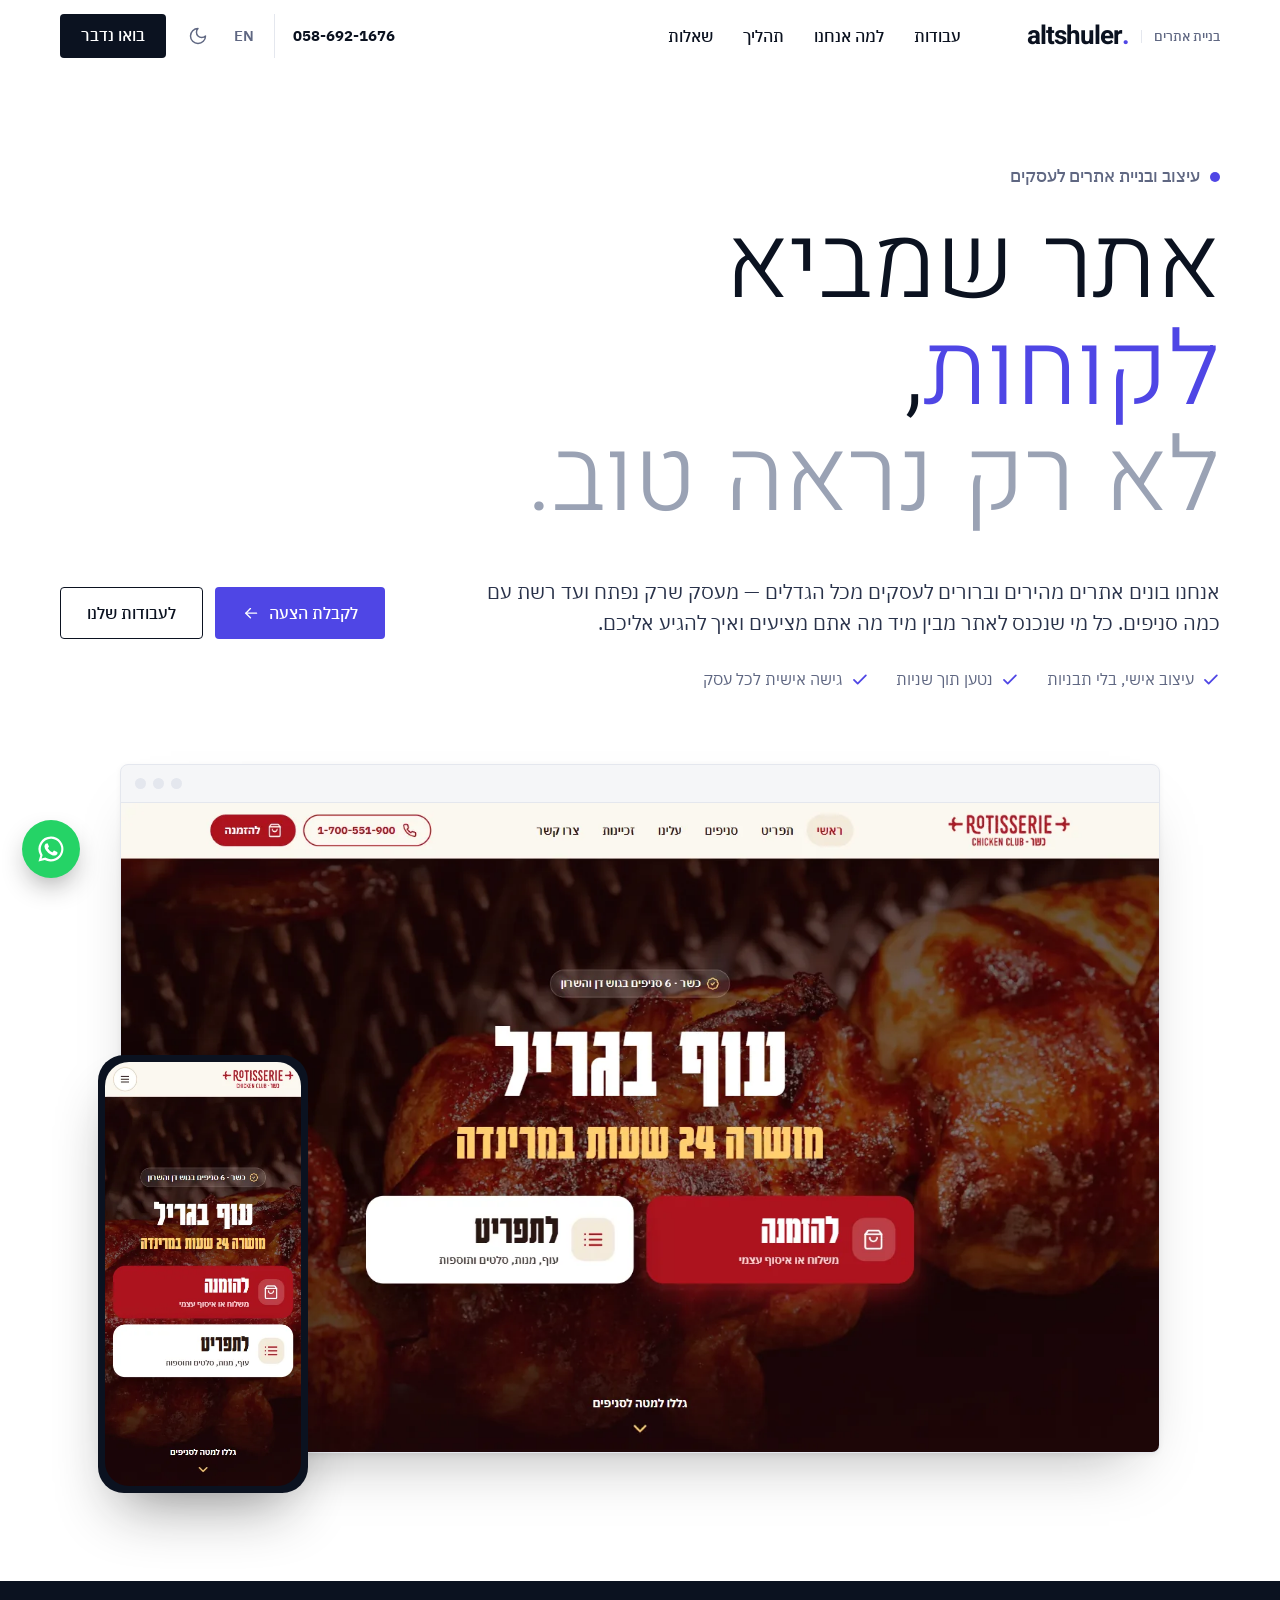
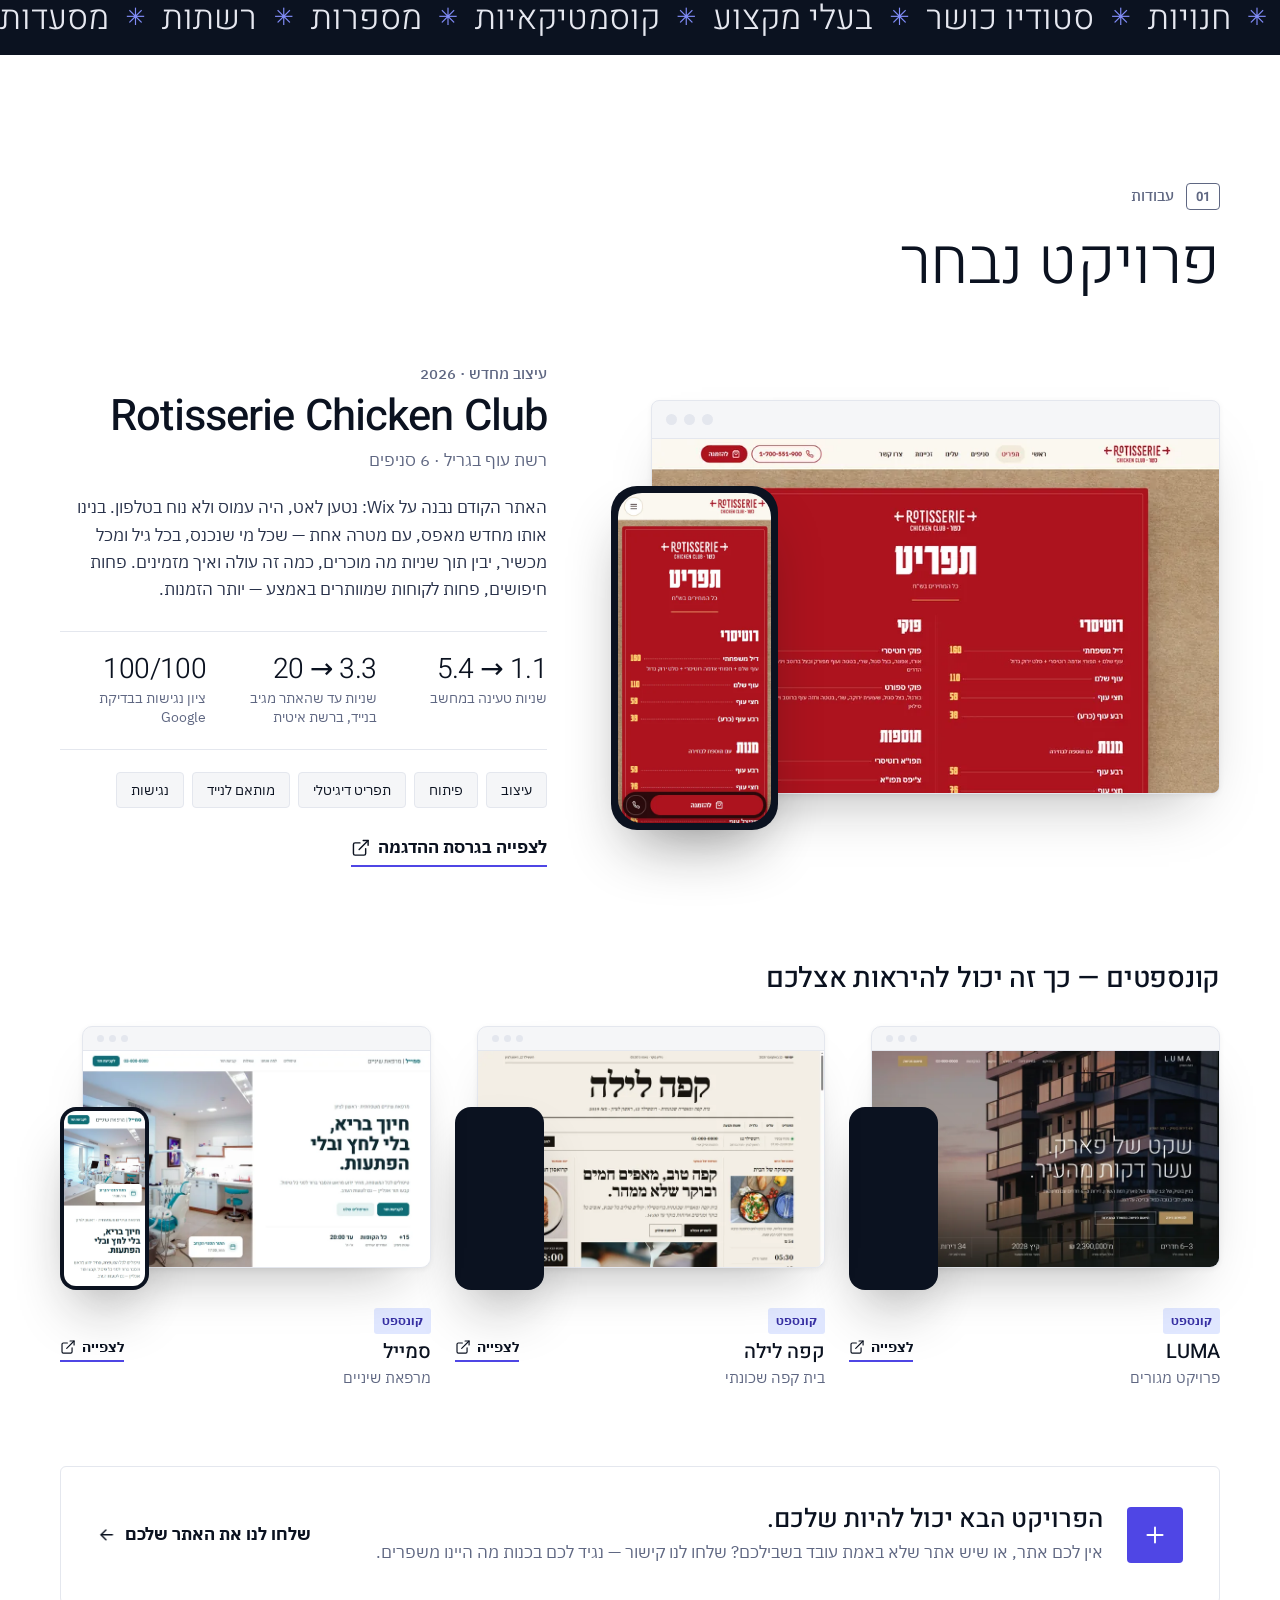
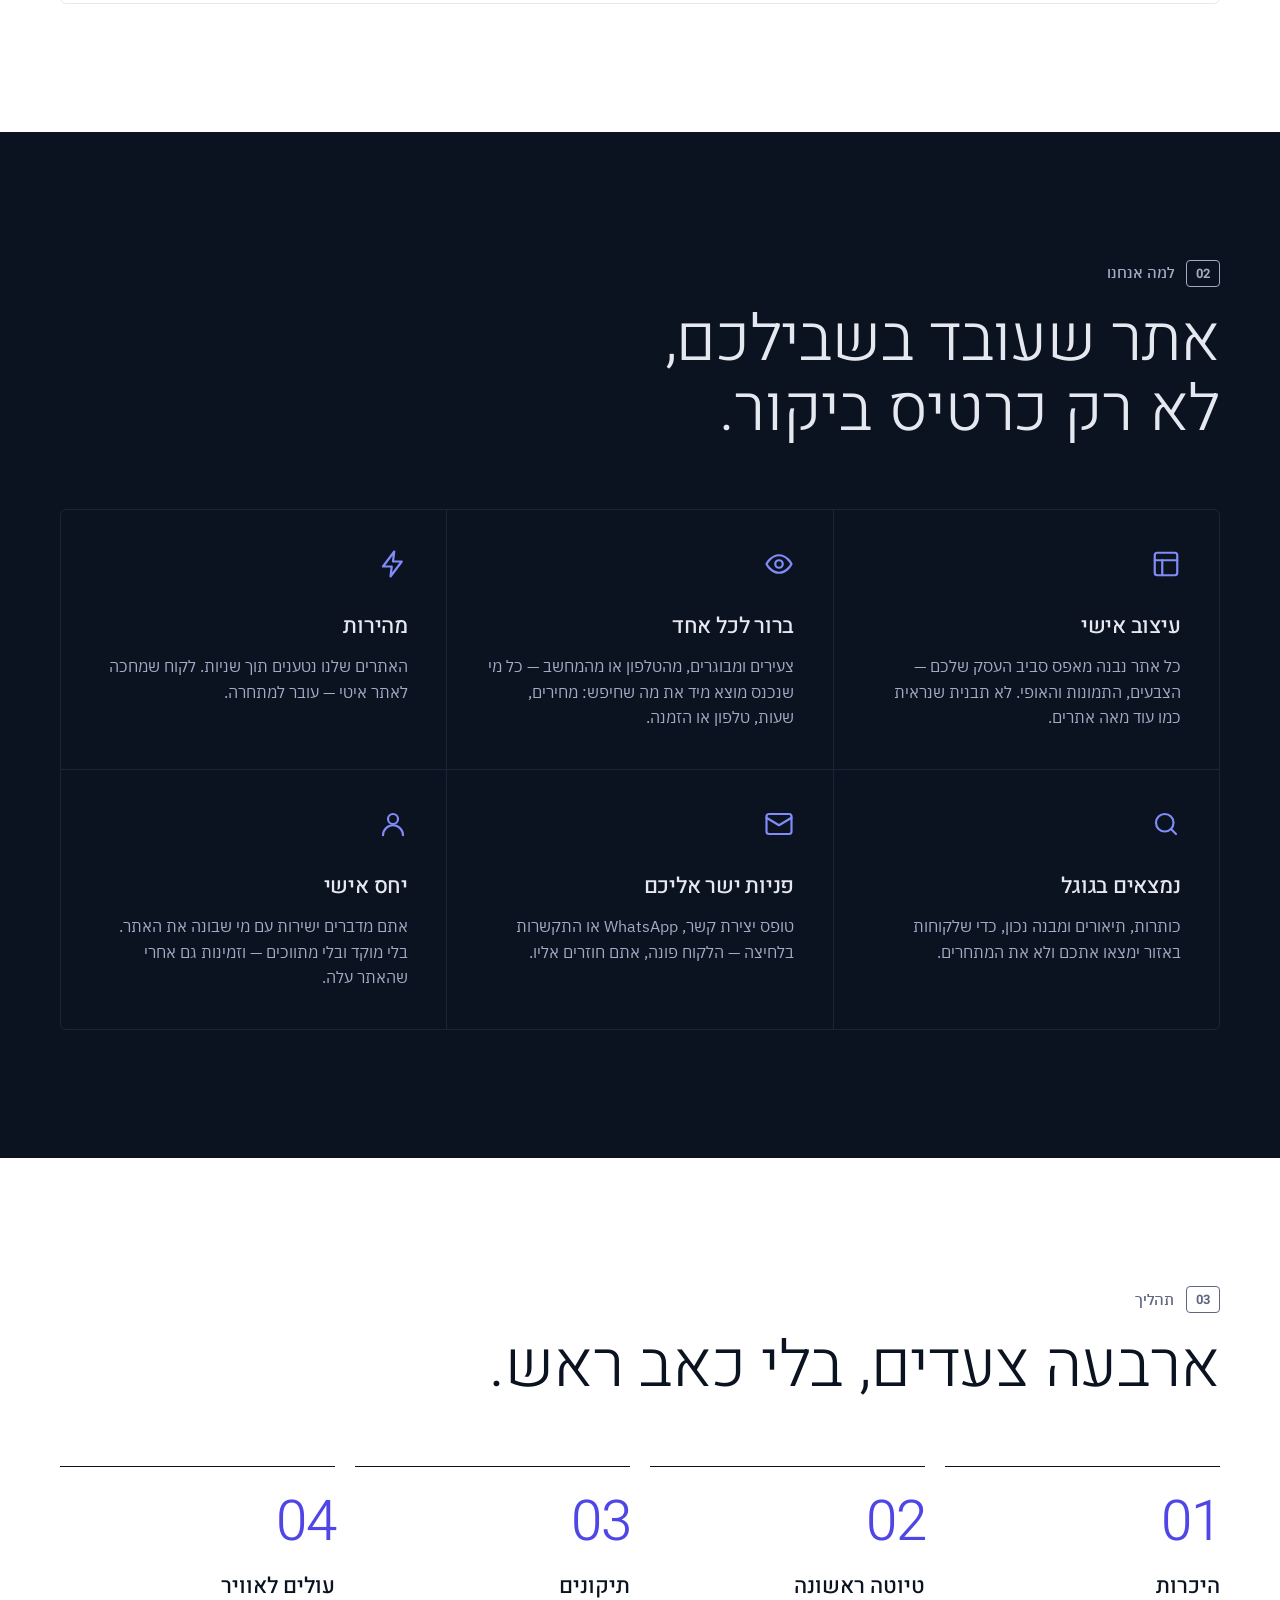
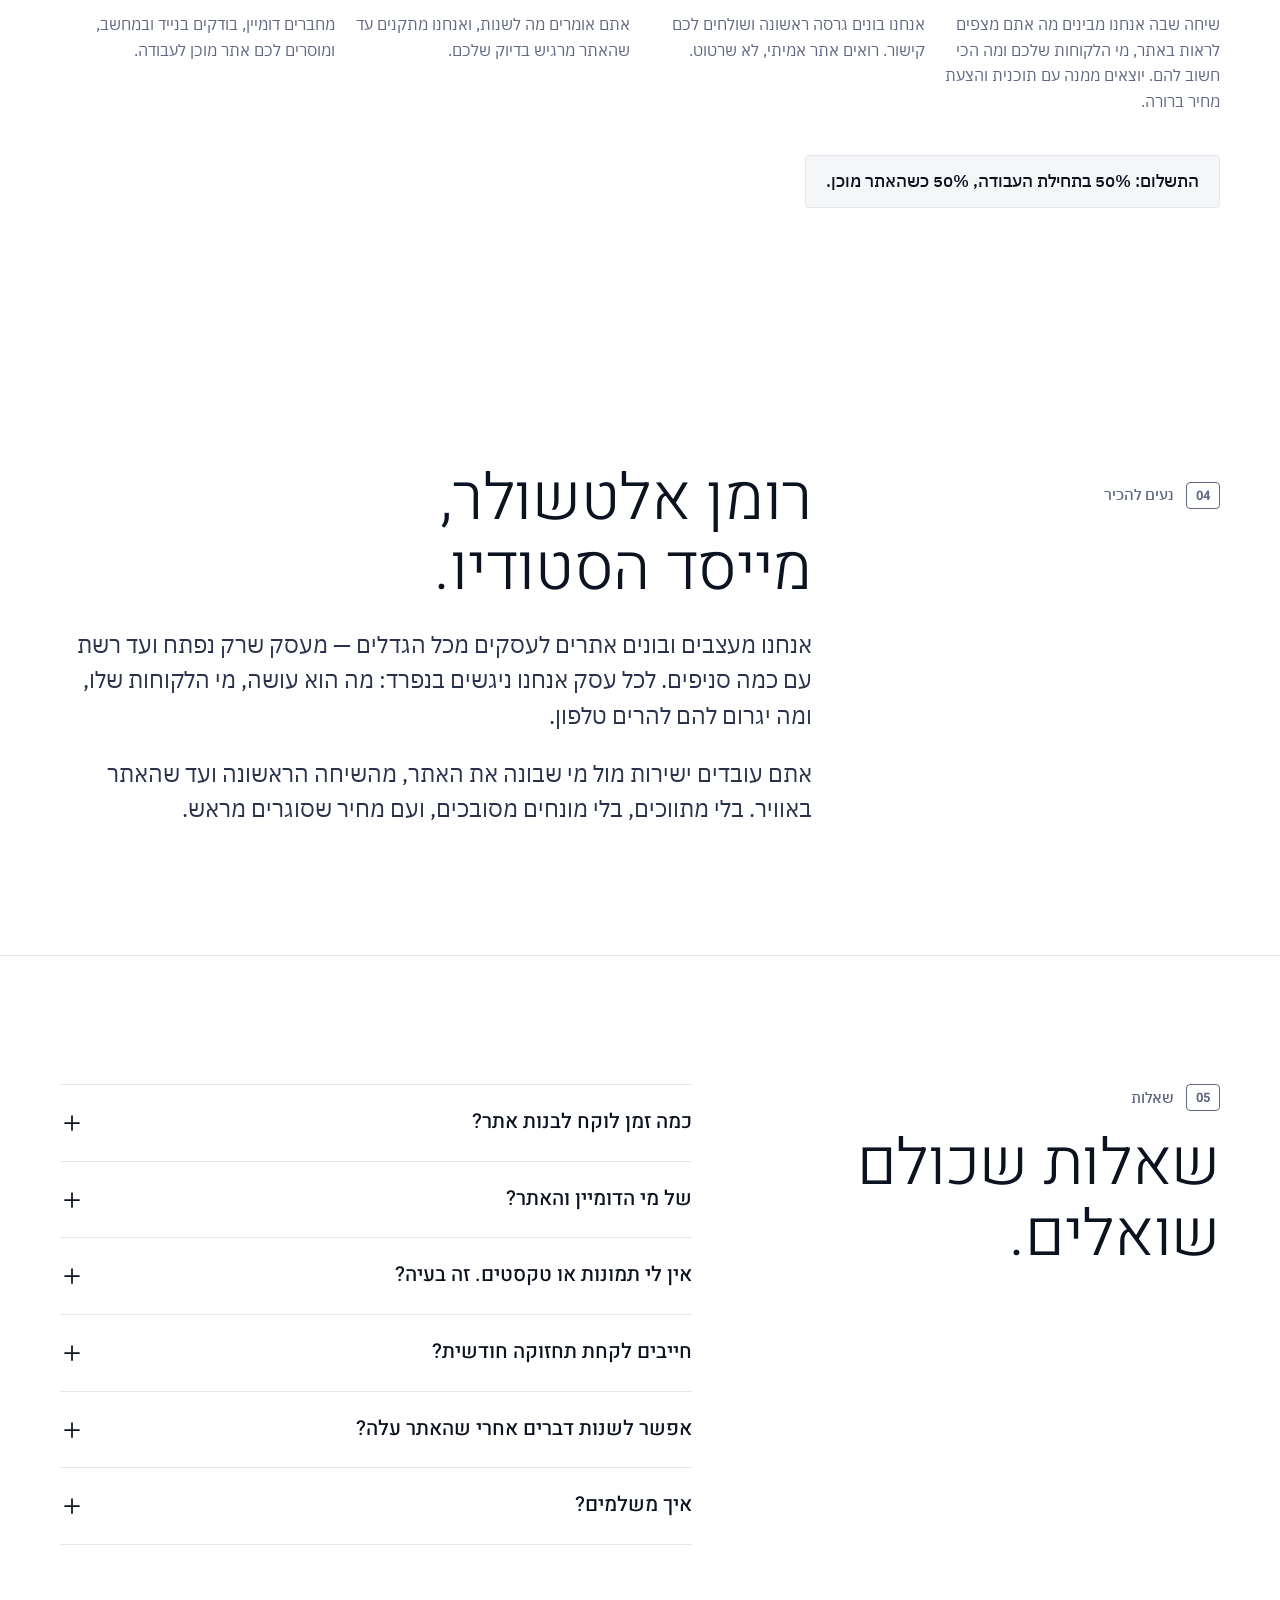
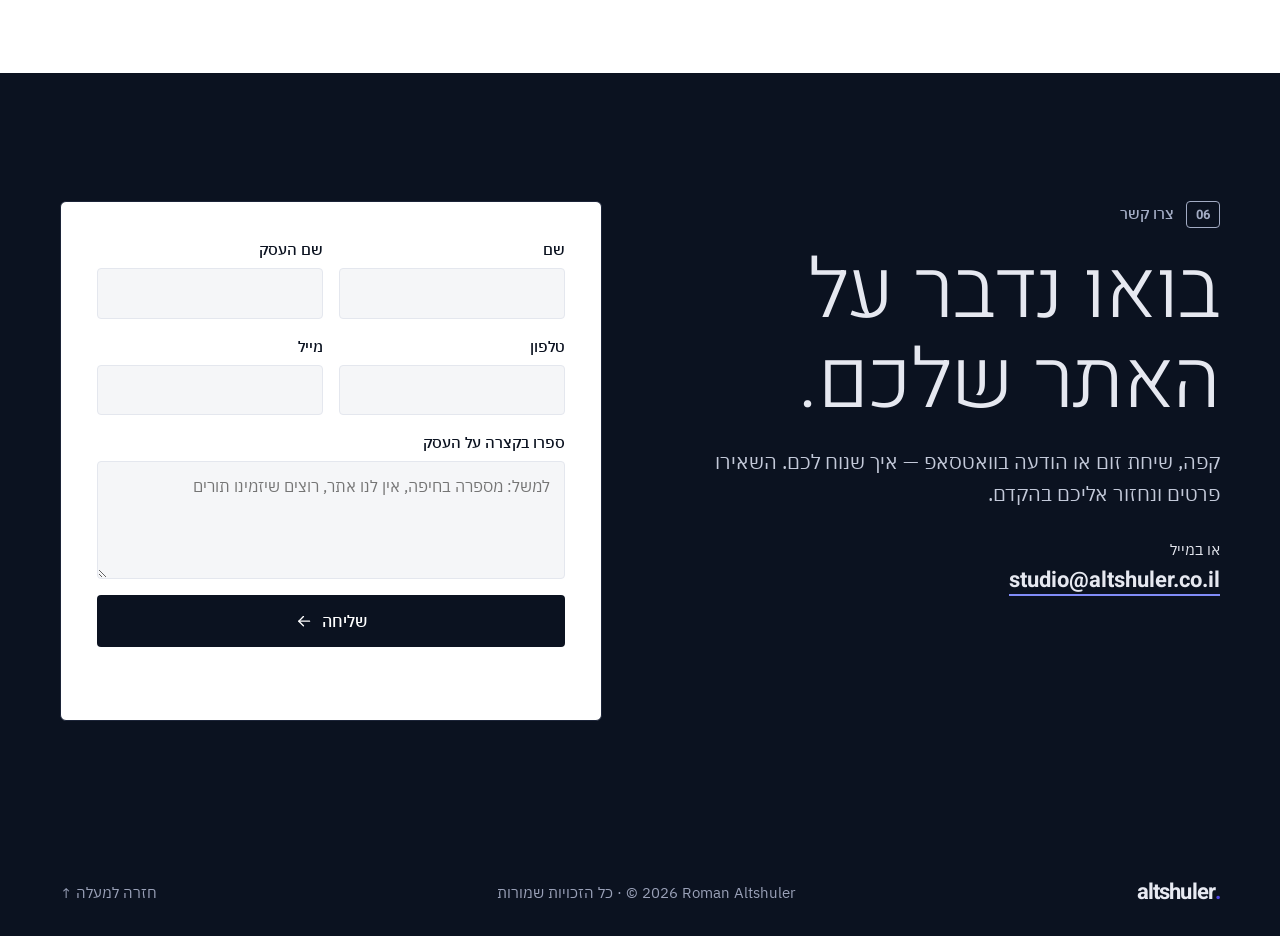
==== commit 6d84e18b: "Merge remote-tracking branch 'origin/main' into test-ideas # Conflicts: #	en/index.html #	index.html" ====
--- a/index.html
+++ b/index.html
@@ -20,6 +20,7 @@
 <link rel="preload" href="fonts/heebo-hebrew-0.woff2" as="font" type="font/woff2" crossorigin>
 <link rel="preload" href="fonts/ibmplex-hebrew-2.woff2" as="font" type="font/woff2" crossorigin>
 <style>@font-face { font-family: 'Heebo'; font-style: normal; font-weight: 300; font-display: swap; src: url(fonts/heebo-hebrew-0.woff2) format('woff2'); unicode-range: U+0307-0308, U+0590-05FF, U+200C-2010, U+20AA, U+25CC, U+FB1D-FB4F; } @font-face { font-family: 'Heebo'; font-style: normal; font-weight: 300; font-display: swap; src: url(fonts/heebo-latin-1.woff2) format('woff2'); unicode-range: U+0000-00FF, U+0131, U+0152-0153, U+02BB-02BC, U+02C6, U+02DA, U+02DC, U+0304, U+0308, U+0329, U+2000-206F, U+20AC, U+2122, U+2191, U+2193, U+2212, U+2215, U+FEFF, U+FFFD; } @font-face { font-family: 'Heebo'; font-style: normal; font-weight: 400; font-display: swap; src: url(fonts/heebo-hebrew-0.woff2) format('woff2'); unicode-range: U+0307-0308, U+0590-05FF, U+200C-2010, U+20AA, U+25CC, U+FB1D-FB4F; } @font-face { font-family: 'Heebo'; font-style: normal; font-weight: 400; font-display: swap; src: url(fonts/heebo-latin-1.woff2) format('woff2'); unicode-range: U+0000-00FF, U+0131, U+0152-0153, U+02BB-02BC, U+02C6, U+02DA, U+02DC, U+0304, U+0308, U+0329, U+2000-206F, U+20AC, U+2122, U+2191, U+2193, U+2212, U+2215, U+FEFF, U+FFFD; } @font-face { font-family: 'Heebo'; font-style: normal; font-weight: 500; font-display: swap; src: url(fonts/heebo-hebrew-0.woff2) format('woff2'); unicode-range: U+0307-0308, U+0590-05FF, U+200C-2010, U+20AA, U+25CC, U+FB1D-FB4F; } @font-face { font-family: 'Heebo'; font-style: normal; font-weight: 500; font-display: swap; src: url(fonts/heebo-latin-1.woff2) format('woff2'); unicode-range: U+0000-00FF, U+0131, U+0152-0153, U+02BB-02BC, U+02C6, U+02DA, U+02DC, U+0304, U+0308, U+0329, U+2000-206F, U+20AC, U+2122, U+2191, U+2193, U+2212, U+2215, U+FEFF, U+FFFD; } @font-face { font-family: 'Heebo'; font-style: normal; font-weight: 700; font-display: swap; src: url(fonts/heebo-hebrew-0.woff2) format('woff2'); unicode-range: U+0307-0308, U+0590-05FF, U+200C-2010, U+20AA, U+25CC, U+FB1D-FB4F; } @font-face { font-family: 'Heebo'; font-style: normal; font-weight: 700; font-display: swap; src: url(fonts/heebo-latin-1.woff2) format('woff2'); unicode-range: U+0000-00FF, U+0131, U+0152-0153, U+02BB-02BC, U+02C6, U+02DA, U+02DC, U+0304, U+0308, U+0329, U+2000-206F, U+20AC, U+2122, U+2191, U+2193, U+2212, U+2215, U+FEFF, U+FFFD; } @font-face { font-family: 'IBM Plex Sans Hebrew'; font-style: normal; font-weight: 400; font-display: swap; src: url(fonts/ibmplex-hebrew-2.woff2) format('woff2'); unicode-range: U+0307-0308, U+0590-05FF, U+200C-2010, U+20AA, U+25CC, U+FB1D-FB4F; } @font-face { font-family: 'IBM Plex Sans Hebrew'; font-style: normal; font-weight: 400; font-display: swap; src: url(fonts/ibmplex-latin-3.woff2) format('woff2'); unicode-range: U+0000-00FF, U+0131, U+0152-0153, U+02BB-02BC, U+02C6, U+02DA, U+02DC, U+0304, U+0308, U+0329, U+2000-206F, U+20AC, U+2122, U+2191, U+2193, U+2212, U+2215, U+FEFF, U+FFFD; } @font-face { font-family: 'IBM Plex Sans Hebrew'; font-style: normal; font-weight: 500; font-display: swap; src: url(fonts/ibmplex-hebrew-4.woff2) format('woff2'); unicode-range: U+0307-0308, U+0590-05FF, U+200C-2010, U+20AA, U+25CC, U+FB1D-FB4F; } @font-face { font-family: 'IBM Plex Sans Hebrew'; font-style: normal; font-weight: 500; font-display: swap; src: url(fonts/ibmplex-latin-5.woff2) format('woff2'); unicode-range: U+0000-00FF, U+0131, U+0152-0153, U+02BB-02BC, U+02C6, U+02DA, U+02DC, U+0304, U+0308, U+0329, U+2000-206F, U+20AC, U+2122, U+2191, U+2193, U+2212, U+2215, U+FEFF, U+FFFD; } @font-face { font-family: 'IBM Plex Sans Hebrew'; font-style: normal; font-weight: 600; font-display: swap; src: url(fonts/ibmplex-hebrew-6.woff2) format('woff2'); unicode-range: U+0307-0308, U+0590-05FF, U+200C-2010, U+20AA, U+25CC, U+FB1D-FB4F; } @font-face { font-family: 'IBM Plex Sans Hebrew'; font-style: normal; font-weight: 600; font-display: swap; src: url(fonts/ibmplex-latin-7.woff2) format('woff2'); unicode-range: U+0000-00FF, U+0131, U+0152-0153, U+02BB-02BC, U+02C6, U+02DA, U+02DC, U+0304, U+0308, U+0329, U+2000-206F, U+20AC, U+2122, U+2191, U+2193, U+2212, U+2215, U+FEFF, U+FFFD; } @font-face { font-family: 'IBM Plex Sans Hebrew'; font-style: normal; font-weight: 700; font-display: swap; src: url(fonts/ibmplex-hebrew-8.woff2) format('woff2'); unicode-range: U+0307-0308, U+0590-05FF, U+200C-2010, U+20AA, U+25CC, U+FB1D-FB4F; } @font-face { font-family: 'IBM Plex Sans Hebrew'; font-style: normal; font-weight: 700; font-display: swap; src: url(fonts/ibmplex-latin-9.woff2) format('woff2'); unicode-range: U+0000-00FF, U+0131, U+0152-0153, U+02BB-02BC, U+02C6, U+02DA, U+02DC, U+0304, U+0308, U+0329, U+2000-206F, U+20AC, U+2122, U+2191, U+2193, U+2212, U+2215, U+FEFF, U+FFFD; }:root{--bg: #F4F1EA;--paper: #FBF9F5;--ink: #121212;--ink-2: #2A2825;--muted: #5E5A53;--line: #DCD6CA;--accent: #FF5A1F;--accent-ink: #121212;--accent-text: #C2410C;--display: 'Rubik', 'Heebo', system-ui, sans-serif;--body: 'Heebo', 'Rubik', system-ui, sans-serif;--wrap: 1240px;--gutter: clamp(16px, 4vw, 40px);--radius: 18px;--ease: cubic-bezier(.2, .7, .2, 1);}*{box-sizing: border-box;}html{scroll-behavior: smooth;scroll-padding-top: 84px;-webkit-text-size-adjust: 100%;}body{margin: 0;background: var(--bg);color: var(--ink);font: 400 17px/1.6 var(--body);-webkit-font-smoothing: antialiased;overflow-x: clip;}img{display: block;max-width: 100%;height: auto;}a{color: inherit;}h1, h2, h3{margin: 0;font-family: var(--display);}p{margin: 0;}ul, ol{margin: 0;padding: 0;list-style: none;}:focus-visible{outline: 3px solid var(--accent);outline-offset: 3px;border-radius: 6px;}.wrap{width: 100%;max-width: var(--wrap);margin-inline: auto;padding-inline: var(--gutter);}.ico{width: 1.15em;height: 1.15em;flex: none;fill: none;stroke: currentColor;stroke-width: 1.75;stroke-linecap: round;stroke-linejoin: round;}.ico.flip{transform: scaleX(-1);}.skip{position: absolute;inset-inline-start: 12px;top: -60px;z-index: 100;background: var(--ink);color: var(--bg);padding: 10px 16px;border-radius: 10px;}.skip:focus{top: 12px;}.btn{display: inline-flex;align-items: center;justify-content: center;gap: .55em;min-height: 52px;padding: 0 26px;border-radius: 999px;border: 1.5px solid transparent;font: 500 16px/1 var(--body);text-decoration: none;cursor: pointer;transition: transform .2s var(--ease), background-color .2s, color .2s, border-color .2s;}.btn:hover{transform: translateY(-2px);}.btn:active{transform: translateY(0);}.btn .ico{transition: transform .2s var(--ease);}.btn:hover .ico{transform: translateX(3px);}.btn:hover .ico.flip{transform: scaleX(-1) translateX(3px);}.btn--accent{background: var(--accent);color: var(--accent-ink);}.btn--accent:hover{background: #ff6d38;}.btn--ink{background: var(--ink);color: var(--bg);}.btn--ink:hover{background: #2b2b2b;}.btn--line{border-color: var(--ink);color: var(--ink);background: transparent;}.btn--line:hover{background: var(--ink);color: var(--bg);}.hdr{position: sticky;top: 0;z-index: 50;background: rgba(244, 241, 234, .86);backdrop-filter: blur(12px);-webkit-backdrop-filter: blur(12px);border-bottom: 1px solid transparent;transition: border-color .3s;}.hdr.is-scrolled{border-bottom-color: var(--line);}.hdr__in{display: flex;align-items: center;justify-content: space-between;gap: 24px;min-height: 72px;}.logo{font: 800 26px/1 var(--display);letter-spacing: -.04em;text-decoration: none;direction: ltr;display: inline-flex;align-items: baseline;gap: 0;}.logo b{color: var(--accent);}.logo small{font: 500 11px/1 var(--body);letter-spacing: .14em;text-transform: uppercase;color: var(--muted);margin-inline-start: 12px;padding-inline-start: 12px;border-inline-start: 1px solid var(--line);align-self: center;}html[dir=rtl] .logo small{letter-spacing: 0;font-size: 13px;}.logo--sm{font-size: 22px;}.nav{display: flex;align-items: center;gap: 4px;}.nav a{padding: 10px 14px;border-radius: 999px;text-decoration: none;font-size: 15.5px;font-weight: 500;transition: background-color .2s;}.nav a:not(.btn):hover{background: rgba(18, 18, 18, .06);}.nav__lang{border: 1.5px solid var(--line);margin-inline: 6px;font-weight: 700 !important;}.nav .nav__cta{min-height: 44px;padding: 0 20px;color: var(--bg);}.burger{display: none;width: 48px;height: 48px;border-radius: 50%;border: 1.5px solid var(--line);background: var(--paper);color: var(--ink);cursor: pointer;align-items: center;justify-content: center;}.burger .ico{width: 22px;height: 22px;}.burger .i-close{display: none;}.hero{padding: clamp(40px, 7vw, 96px) 0 0;}.kicker{display: inline-flex;align-items: center;gap: 10px;font-weight: 500;color: var(--muted);margin-bottom: 22px;}.kicker::before{content: '';width: 10px;height: 10px;border-radius: 50%;background: var(--accent);box-shadow: 0 0 0 5px rgba(255, 90, 31, .18);}.hero__title{position: relative;z-index: 0;font-size: clamp(44px, 8vw, 112px);line-height: .98;font-weight: 800;letter-spacing: -.025em;word-spacing: .04em;}html[dir=rtl] .hero__title{letter-spacing: -.01em;line-height: 1.04;}.hero__title .line{display: block;}.hero__title .line:last-child{color: var(--muted);}.hero__title em{font-style: normal;position: relative;white-space: nowrap;}.hero__title em::after{content: '';position: absolute;inset-inline: -.04em;bottom: .06em;height: .2em;background: var(--accent);z-index: -1;border-radius: 4px;transform-origin: inline-start;animation: mark 1s .7s var(--ease) both;}@keyframes mark{from{transform: scaleX(0);}}html[dir=rtl] .hero__title em::after{transform-origin: right;}html[dir=ltr] .hero__title em::after{transform-origin: left;}.hero__row{display: flex;align-items: flex-end;justify-content: space-between;gap: 32px 48px;flex-wrap: wrap;margin-top: clamp(28px, 4vw, 44px);}.lead{font-size: clamp(18px, 1.6vw, 21px);line-height: 1.55;color: var(--ink-2);max-width: 36em;}.hero__cta{display: flex;gap: 12px;flex-wrap: wrap;}.facts{display: flex;flex-wrap: wrap;gap: 10px 28px;margin-top: 28px;color: var(--muted);font-size: 15.5px;}.facts li{display: inline-flex;align-items: center;gap: 8px;}.facts .ico{color: var(--accent);stroke-width: 2.4;}.hero__media{position: relative;margin-top: clamp(40px, 6vw, 72px);padding-bottom: 40px;}.hero__media .browser{max-width: 1040px;margin-inline: auto;transform: rotate(-1deg);}html[dir=rtl] .hero__media .browser{transform: rotate(1deg);}.hero__media .phone{position: absolute;inset-inline-end: clamp(0px, 3vw, 40px);bottom: 0;width: clamp(130px, 17vw, 210px);transform: rotate(4deg);}html[dir=rtl] .hero__media .phone{transform: rotate(-4deg);}.browser{background: var(--paper);border-radius: 14px;overflow: hidden;border: 1px solid var(--line);box-shadow: 0 30px 60px -30px rgba(18, 18, 18, .35), 0 2px 6px rgba(18, 18, 18, .06);}.browser__bar{display: flex;align-items: center;gap: 7px;height: 38px;padding: 0 14px;border-bottom: 1px solid var(--line);direction: ltr;}.browser__bar i{width: 11px;height: 11px;border-radius: 50%;background: var(--line);}.browser__bar span{margin-inline: auto;font-size: 12.5px;color: var(--muted);background: var(--bg);padding: 4px 18px;border-radius: 999px;}.browser img{width: 100%;}.phone{background: var(--ink);border-radius: 30px;padding: 7px;box-shadow: 0 30px 60px -20px rgba(18, 18, 18, .45);}.phone img{width: 100%;border-radius: 24px;}.band{margin-top: clamp(48px, 7vw, 88px);background: var(--ink);color: var(--bg);overflow: hidden;padding: 20px 0;direction: ltr;}.band__track{display: flex;width: max-content;animation: band 38s linear infinite;}.band span{display: flex;font: 700 clamp(22px, 3vw, 34px)/1 var(--display);white-space: nowrap;}.band i{font-style: normal;color: var(--accent);margin: 0 .7em;font-size: .7em;align-self: center;}@keyframes band{to{transform: translateX(-50%);}}.sec{padding: clamp(72px, 10vw, 140px) 0;}.sec--dark{background: var(--ink);color: var(--bg);}.sec--paper{background: var(--paper);border-block: 1px solid var(--line);}.sec--line{border-top: 1px solid var(--line);}.sec--accent{background: var(--accent);color: var(--accent-ink);}.eyebrow{display: flex;align-items: center;gap: 12px;font-weight: 500;font-size: 15px;color: var(--muted);margin-bottom: 18px;}.eyebrow span{font: 700 13px/1 var(--display);padding: 6px 9px;border: 1.5px solid currentColor;border-radius: 999px;}.sec--dark .eyebrow{color: #A8A298;}.sec--accent .eyebrow{color: var(--ink);}.h2{font-size: clamp(34px, 5vw, 68px);line-height: 1.04;font-weight: 800;letter-spacing: -.03em;max-width: 16em;text-wrap: balance;}html[dir=rtl] .h2{letter-spacing: -.005em;line-height: 1.1;}.h2--xl{font-size: clamp(40px, 6.4vw, 88px);}.lead--sec{margin-top: 20px;color: var(--muted);}.case{display: grid;grid-template-columns: 1.25fr 1fr;gap: clamp(32px, 5vw, 72px);align-items: center;margin-top: clamp(40px, 5vw, 64px);}.case__media{position: relative;padding-bottom: 36px;padding-inline-end: 40px;}.case__media .phone{position: absolute;inset-inline-end: 0;bottom: 0;width: clamp(110px, 13vw, 170px);}.case__meta{font-size: 14.5px;color: var(--muted);font-weight: 500;}.case__name{font-size: clamp(30px, 3.4vw, 44px);line-height: 1.1;letter-spacing: -.02em;margin-top: 8px;direction: ltr;text-align: start;}html[dir=rtl] .case__name{text-align: right;}.case__type{color: var(--muted);margin-top: 6px;}.case__task{margin-top: 20px;color: var(--ink-2);}.stats{display: grid;grid-template-columns: repeat(3, minmax(0, 1fr));gap: 12px 24px;margin: 28px 0 0;padding: 22px 0;border-block: 1px solid var(--line);}.stats div{display: flex;flex-direction: column-reverse;justify-content: flex-end;}.stats dd{margin: 0;white-space: nowrap;font: 800 clamp(22px, 2.2vw, 30px)/1.1 var(--display);letter-spacing: -.02em;text-align: start;}html[dir=rtl] .stats dd{text-align: right;}.stats dt{font-size: 13.5px;line-height: 1.4;color: var(--muted);margin-top: 4px;}.tags{display: flex;flex-wrap: wrap;gap: 8px;margin-top: 22px;}.tags li{font-size: 14px;padding: 6px 14px;border-radius: 999px;background: var(--paper);border: 1px solid var(--line);}.link{display: inline-flex;align-items: center;gap: 8px;margin-top: 26px;font-weight: 700;text-decoration: none;border-bottom: 2px solid var(--accent);padding-bottom: 4px;}.link:hover{color: #B83A0C;}.next{display: grid;grid-template-columns: auto 1fr auto;align-items: center;gap: 24px;margin-top: clamp(48px, 6vw, 80px);padding: clamp(24px, 3vw, 36px);border: 2px dashed #C9C1B2;border-radius: var(--radius);text-decoration: none;transition: border-color .2s, background-color .2s;}.next:hover{border-color: var(--ink);background: var(--paper);}.next__plus{display: grid;place-items: center;width: 56px;height: 56px;border-radius: 50%;background: var(--accent);}.next__plus .ico{width: 26px;height: 26px;}.next strong{display: block;font: 700 clamp(20px, 2vw, 26px)/1.25 var(--display);}.next strong + span{display: block;color: var(--muted);margin-top: 4px;}.next__cta{display: inline-flex;align-items: center;gap: 8px;font-weight: 700;white-space: nowrap;}.grid3{display: grid;grid-template-columns: repeat(3, 1fr);gap: 1px;margin-top: clamp(40px, 5vw, 64px);background: #34322E;border: 1px solid #34322E;border-radius: var(--radius);overflow: hidden;}.feat{background: var(--ink);padding: clamp(26px, 3vw, 40px);transition: background-color .25s;}.feat:hover{background: #1B1A18;}.feat .ico{width: 30px;height: 30px;color: var(--accent);}.feat h3{font-size: 22px;margin-top: 22px;letter-spacing: -.01em;}.feat p{color: #B9B3A8;margin-top: 10px;font-size: 16px;}.steps{display: grid;grid-template-columns: repeat(4, 1fr);gap: 20px;margin-top: clamp(40px, 5vw, 64px);counter-reset: s;}.steps li{position: relative;padding-top: 28px;border-top: 2px solid var(--ink);}.steps__n{display: block;font: 800 clamp(44px, 4.4vw, 64px)/1 var(--display);color: var(--accent-text);letter-spacing: -.03em;}.steps h3{font-size: 22px;margin-top: 18px;}.steps p{color: var(--muted);margin-top: 8px;font-size: 16px;}.note{margin-top: 40px;display: inline-block;padding: 12px 20px;border-radius: 999px;background: var(--paper);border: 1px solid var(--line);font-weight: 500;}.plans{display: grid;grid-template-columns: repeat(3, 1fr);gap: 20px;margin-top: clamp(36px, 4vw, 56px);align-items: stretch;}.plan{position: relative;display: flex;flex-direction: column;background: var(--bg);border: 1px solid var(--line);border-radius: var(--radius);padding: clamp(26px, 2.6vw, 36px);}.plan--pop{background: var(--ink);color: var(--bg);border-color: var(--ink);}.plan__badge{position: absolute;top: -13px;inset-inline-start: 28px;background: var(--accent);color: var(--accent-ink);font-size: 13px;font-weight: 700;padding: 6px 12px;border-radius: 999px;}.plan h3{font-size: 26px;letter-spacing: -.01em;}.plan__d{color: var(--muted);margin-top: 6px;font-size: 16px;min-height: 3.2em;}.plan--pop .plan__d, .plan--pop .plan__once{color: #B9B3A8;}.price{display: flex;align-items: baseline;gap: 6px;margin-top: 22px;}.price span{font: 800 clamp(44px, 4.4vw, 58px)/1 var(--display);letter-spacing: -.03em;}.price small{font-size: 16px;font-weight: 500;}.plan__once{font-size: 14px;color: var(--muted);margin-top: 6px;}.plan ul{margin: 24px 0 28px;display: grid;gap: 11px;flex: 1;align-content: start;}.plan li{display: flex;gap: 10px;align-items: flex-start;font-size: 16px;}.plan li .ico{color: var(--accent);stroke-width: 2.4;margin-top: 4px;}.plan .btn{width: 100%;}.plan--pop .btn--line{border-color: var(--bg);color: var(--bg);}.care{display: flex;justify-content: space-between;align-items: center;gap: 24px 48px;flex-wrap: wrap;margin-top: 20px;padding: clamp(24px, 2.6vw, 34px);border-radius: var(--radius);border: 1.5px solid var(--ink);}.care h3{font-size: 22px;}.care p:not(.price){color: var(--ink-2);margin-top: 6px;max-width: 42em;}.price--sm{margin: 0;}.price--sm span{font-size: clamp(36px, 3.4vw, 46px);}.about{display: grid;grid-template-columns: 1fr 2fr;gap: 32px;align-items: start;}.about .eyebrow{margin-top: 18px;}.about__body p{font-size: clamp(19px, 1.8vw, 24px);line-height: 1.55;color: var(--ink-2);margin-top: 22px;max-width: 34em;}.about__body .h2{max-width: none;}.faq{display: grid;grid-template-columns: 1fr 1.4fr;gap: clamp(32px, 6vw, 96px);align-items: start;}.faq > div:first-child{position: sticky;top: 110px;}.faq__list{border-top: 1px solid var(--line);}details{border-bottom: 1px solid var(--line);}summary{display: flex;justify-content: space-between;align-items: center;gap: 20px;padding: 24px 0;cursor: pointer;list-style: none;font: 700 clamp(18px, 1.6vw, 21px)/1.35 var(--display);}summary::-webkit-details-marker{display: none;}summary .ico{width: 24px;height: 24px;transition: transform .3s var(--ease);}details[open] summary .ico{transform: rotate(45deg);}details p{padding: 0 0 26px;color: var(--ink-2);max-width: 40em;}.contact{display: grid;grid-template-columns: 1fr 1fr;gap: clamp(36px, 6vw, 96px);align-items: start;}.contact .lead{margin-top: 20px;}.contact__mail{margin-top: 28px;display: flex;flex-direction: column;gap: 4px;font-size: 15px;}.contact__mail a{font: 700 clamp(18px, 1.8vw, 22px)/1.3 var(--display);text-decoration: none;border-bottom: 2px solid var(--ink);align-self: flex-start;word-break: break-all;}.form{display: grid;grid-template-columns: 1fr 1fr;gap: 16px;background: var(--bg);color: var(--ink);padding: clamp(22px, 3vw, 36px);border-radius: var(--radius);box-shadow: 0 30px 60px -30px rgba(18, 18, 18, .4);}.form .full{grid-column: 1 / -1;}.form label{display: flex;flex-direction: column;gap: 7px;font-size: 14.5px;font-weight: 500;}.form input, .form select, .form textarea{font: 400 16px/1.4 var(--body);color: var(--ink);background: var(--paper);border: 1.5px solid var(--line);border-radius: 12px;padding: 13px 14px;min-height: 50px;width: 100%;transition: border-color .2s;}html[dir=rtl] .form input[dir=ltr]{text-align: right;}.form textarea{resize: vertical;}.form input:focus, .form select:focus, .form textarea:focus{outline: none;border-color: var(--ink);box-shadow: 0 0 0 3px rgba(255, 90, 31, .35);}.form .is-bad{border-color: #C42B12;}.form .err{color: #A3230D;font-size: 13px;}.form__status{font-weight: 500;min-height: 1.4em;font-size: 15px;}.ftr{background: var(--ink);color: #B9B3A8;padding: 32px 0;font-size: 14.5px;}.ftr__in{display: flex;align-items: center;justify-content: space-between;gap: 16px;flex-wrap: wrap;}.ftr .logo{color: var(--bg);}.ftr a{text-decoration: none;}.ftr a:hover{color: var(--bg);}.js .rv{opacity: 0;transform: translateY(24px);transition: opacity .8s var(--ease), transform .8s var(--ease);transition-delay: var(--d, 0ms);}.js .rv.in{opacity: 1;transform: none;}.js .hero__media.rv{transform: translateY(40px);}.js .hero__media.rv.in{transform: none;}@media (max-width: 1080px){.nav a:not(.btn):not(.nav__lang){padding: 10px 10px;font-size: 15px;}}@media (max-width: 960px){.burger{display: inline-flex;}.nav{position: fixed;inset: 72px 0 auto 0;flex-direction: column;align-items: stretch;gap: 4px;padding: 16px var(--gutter) 28px;background: var(--bg);border-bottom: 1px solid var(--line);box-shadow: 0 30px 40px -30px rgba(18, 18, 18, .3);transform: translateY(-12px);opacity: 0;visibility: hidden;transition: opacity .25s, transform .25s var(--ease), visibility .25s;}.nav.is-open{opacity: 1;transform: none;visibility: visible;}.nav a{font-size: 19px;padding: 14px 8px;border-radius: 12px;}.nav__lang{align-self: flex-start;margin: 8px 0;padding: 10px 18px !important;}.nav .nav__cta{min-height: 54px;margin-top: 6px;font-size: 17px;}.burger[aria-expanded=true] .i-open{display: none;}.burger[aria-expanded=true] .i-close{display: block;}.case{grid-template-columns: 1fr;}.grid3{grid-template-columns: 1fr 1fr;}.steps{grid-template-columns: 1fr 1fr;gap: 36px 20px;}.plans{grid-template-columns: 1fr;max-width: 560px;}.plan__d{min-height: 0;}.about, .faq, .contact{grid-template-columns: 1fr;}.faq > div:first-child{position: static;}}@media (max-width: 640px){body{font-size: 16px;}.logo small{display: none;}.hero__cta{width: 100%;}.hero__cta .btn{flex: 1 1 auto;}.hero__media{padding-bottom: 24px;}.hero__media .browser{transform: none !important;}.hero__media .phone{width: 34%;inset-inline-end: 0;bottom: -6px;}.browser__bar{height: 30px;}.browser__bar span{font-size: 11px;padding: 3px 12px;}.phone{border-radius: 22px;padding: 5px;}.phone img{border-radius: 18px;}.case__media{padding-inline-end: 24px;}.case__media .phone{width: 32%;}.stats{grid-template-columns: auto auto auto;justify-content: space-between;gap: 12px 14px;}.stats dd{font-size: 21px;}.stats dt{font-size: 13px;}.grid3, .steps{grid-template-columns: 1fr;}.next{grid-template-columns: 1fr;}.next__cta{white-space: normal;}.form{grid-template-columns: 1fr;}.care{flex-direction: column;align-items: flex-start;}}@media (prefers-reduced-motion: reduce){html{scroll-behavior: auto;}*, *::before, *::after{animation: none !important;transition: none !important;}.js .rv{opacity: 1;transform: none;}}.up{animation: up .9s var(--ease) both;animation-delay: var(--d, 0ms);}@keyframes up{from{opacity: .01;transform: translateY(26px);}}.hero__media.up{animation-duration: 1.1s;}@media (prefers-reduced-motion: reduce){.up{animation: none;}}.plan--vip{border: 2px solid var(--accent);background: var(--paper);}.plan__badge--vip{background: var(--ink);color: var(--bg);}.price--word span{font-size: clamp(34px, 3.2vw, 44px);line-height: 1.1;}.plan--vip .plan__once{color: var(--ink-2);}.plan li.plan__plus{font-weight: 700;padding-bottom: 2px;}.form{position: relative;}.form .hp{position: absolute;inset-inline-start: 0;top: 0;width: 1px !important;height: 1px;min-height: 0;padding: 0;border: 0;opacity: 0;overflow: hidden;clip-path: inset(50%);pointer-events: none;}.nav .nav__phone{font-weight: 700;font-size: 15px;padding-inline: 10px;}.sel{position: relative;max-width: 1040px;margin-inline: auto;}.sel::before{content: '';position: absolute;inset: -12px;border: 1px solid var(--accent);pointer-events: none;opacity: 0;animation: selIn .6s 1s var(--ease) forwards;}.sel__c{position: absolute;width: 9px;height: 9px;background: var(--paper);border: 1.5px solid var(--accent);z-index: 2;opacity: 0;animation: selIn .4s 1.2s var(--ease) forwards;}.sel__c--1{top: -16px;left: -16px;}.sel__c--2{top: -16px;right: -16px;}.sel__c--3{bottom: -16px;left: -16px;}.sel__c--4{bottom: -16px;right: -16px;}.sel__tag{position: absolute;top: -40px;inset-inline-start: -12px;background: var(--accent);color: var(--accent-ink);font: 500 12px/1 ui-monospace, 'Consolas', monospace;padding: 6px 9px;border-radius: 3px;opacity: 0;animation: selIn .4s 1.35s var(--ease) forwards;}html[dir=rtl] .sel__tag{inset-inline-start: auto;left: -12px;}@keyframes selIn{to{opacity: 1;}}.hero__media .sel .browser, html[dir=rtl] .hero__media .sel .browser{max-width: none;transform: none;}.concepts__title{font-size: clamp(22px, 2.2vw, 28px);margin-top: clamp(56px, 7vw, 96px);letter-spacing: -.01em;}.concepts{display: grid;grid-template-columns: repeat(3, 1fr);gap: 24px;margin-top: 24px;}.concept{text-decoration: none;display: flex;flex-direction: column;gap: 18px;}.concept__media{position: relative;padding-bottom: 22px;padding-inline-end: 22px;}.concept__media .browser{border-radius: 10px;}.concept__media .browser__bar{height: 24px;gap: 5px;}.concept__media .browser__bar i{width: 7px;height: 7px;}.concept__media .phone{position: absolute;inset-inline-end: 0;bottom: 0;width: 24%;border-radius: 16px;padding: 4px;}.concept__media .phone img{border-radius: 12px;}.concept__media img{transition: transform .5s var(--ease);}.concept:hover .browser img{transform: scale(1.02);}.concept__info{display: grid;grid-template-columns: 1fr auto;align-items: center;gap: 2px 12px;}.concept__info strong{font: 700 20px/1.2 var(--display);grid-column: 1;}.concept__info span:not(.concept__tag):not(.concept__open){color: var(--muted);font-size: 15px;grid-column: 1;}.concept__tag{grid-column: 1;justify-self: start;font-size: 12px;font-weight: 700;color: var(--accent-ink);background: #FFD9C7;padding: 3px 8px;border-radius: 3px;margin-bottom: 4px;}.concept__open{grid-column: 2;grid-row: 1 / 4;display: inline-flex;align-items: center;gap: 6px;font-weight: 700;font-size: 14px;border-bottom: 2px solid var(--accent);padding-bottom: 2px;}.wa{position: fixed;bottom: 22px;inset-inline-end: 22px;z-index: 60;width: 58px;height: 58px;border-radius: 50%;background: #25D366;display: grid;place-items: center;box-shadow: 0 12px 28px -8px rgba(18, 18, 18, .45);transition: transform .2s var(--ease);}html[dir=rtl] .wa{inset-inline-end: auto;left: 22px;}.wa:hover{transform: scale(1.06);}.wa svg{width: 30px;height: 30px;fill: #fff;}@media (max-width: 960px){.concepts{grid-template-columns: 1fr;max-width: 560px;}.nav .nav__phone{font-size: 18px;}}@media (max-width: 640px){.sel::before{inset: -8px;}.sel__c{display: none;}.sel__tag{top: -30px;}.wa{width: 52px;height: 52px;bottom: 16px;left: 16px;}}@media (prefers-reduced-motion: reduce){.sel::before, .sel__c, .sel__tag{opacity: 1;}}:root{--bg: #FFFFFF;--paper: #F5F6F8;--ink: #0B1220;--ink-2: #29324A;--muted: #5F6782;--line: #E4E7EE;--accent: #4F46E5;--accent-ink: #FFFFFF;--accent-text: #4F46E5;--accent-hover: #4338CA;--accent-soft: #818CF8;--dim: #9AA2B4;--hdr: rgba(255, 255, 255, .92);--hover: rgba(11, 18, 32, .06);--btn-ink: #0B1220;--btn-ink-text: #FFFFFF;--deep: #0B1220;--deep-2: #111A2E;--deep-line: #1C2438;--deep-ink: #E6E8F0;--deep-muted: #A3ACC4;--deep-sub: #C3C9D9;--ftr: #0B1220;--phone: #0B1220;--tag-bg: #E0E7FF;--tag-ink: #3730A3;--err: #B42318;color-scheme: light;--display: 'Heebo', system-ui, sans-serif;--body: 'IBM Plex Sans Hebrew', 'Heebo', system-ui, sans-serif;--radius: 6px;}:root[data-theme=dark]{--bg: #0A0D16;--paper: #111627;--ink: #E8EAF2;--ink-2: #C6CADA;--muted: #8890A8;--line: #1F2640;--accent: #6366F1;--accent-ink: #FFFFFF;--accent-text: #A5B4FC;--accent-hover: #4F46E5;--accent-soft: #818CF8;--dim: #5E6684;--hdr: rgba(10, 13, 22, .85);--hover: rgba(255, 255, 255, .06);--btn-ink: #E8EAF2;--btn-ink-text: #0A0D16;--deep: #111627;--deep-2: #151B30;--deep-line: #1F2640;--deep-ink: #E8EAF2;--deep-muted: #9AA1B8;--deep-sub: #C6CADA;--ftr: #070910;--phone: #000000;--tag-bg: #1E1B4B;--tag-ink: #C7D2FE;--err: #FCA5A5;color-scheme: dark;}body{transition: background-color .3s, color .3s;}.hdr{background: var(--hdr);}.nav a:not(.btn):hover{background: var(--hover);}.btn, .nav a, .nav__lang, .burger, .theme, .tags li, .note, .eyebrow span, .form input, .form select, .form textarea{border-radius: 4px;}.btn--accent{color: var(--accent-ink);}.btn--accent:hover{background: var(--accent-hover);}.btn--ink, .btn--ink:hover, .nav .nav__cta{background: var(--btn-ink);color: var(--btn-ink-text);}.btn--ink:hover{opacity: .88;}.btn--line:hover{background: var(--ink);color: var(--bg);}.theme{display: inline-flex;align-items: center;justify-content: center;width: 44px;height: 44px;flex: none;border: 1.5px solid var(--line);background: transparent;color: var(--ink);cursor: pointer;transition: background-color .2s;}.theme:hover{background: var(--hover);}.theme .ico{width: 20px;height: 20px;}.theme .i-sun{display: none;}:root[data-theme=dark] .theme .i-sun{display: block;}:root[data-theme=dark] .theme .i-moon{display: none;}.hdr__in{gap: 12px;}.hdr__in .nav{margin-inline-start: auto;}.hero__media .browser, html[dir=rtl] .hero__media .browser, .hero__media .phone, html[dir=rtl] .hero__media .phone{transform: none;}.hero__title{font-weight: 300;letter-spacing: -.02em;}html[dir=rtl] .hero__title{letter-spacing: 0;}.hero__title em{color: var(--accent-text);}.hero__title em::after{display: none;}.hero__title .line:last-child{color: var(--dim);}.kicker::before{box-shadow: none;}.h2, .steps__n, .stats dd, .band span{font-weight: 300;}.case__name, .feat h3, .steps h3, summary, .next strong, .concept__info strong, .concepts__title{font-weight: 500;}.logo b{color: var(--accent-text);}.band{background: var(--deep);color: var(--deep-ink);}.band i{color: var(--accent-soft);}.sec--dark{background: var(--deep);color: var(--deep-ink);}.sec--dark .eyebrow{color: var(--deep-muted);}.grid3{background: var(--deep-line);border-color: var(--deep-line);}.feat{background: var(--deep);}.feat:hover{background: var(--deep-2);}.feat .ico{color: var(--accent-soft);}.feat p{color: var(--deep-muted);}.sec--accent{background: var(--deep);color: var(--deep-ink);}.sec--accent .eyebrow{color: var(--deep-muted);}.sec--accent .lead{color: var(--deep-sub);}.contact__mail a{border-color: var(--accent-soft);}.form{box-shadow: none;border: 1px solid var(--deep-line);}.form input:focus, .form select:focus, .form textarea:focus{border-color: var(--accent);box-shadow: 0 0 0 3px color-mix(in srgb, var(--accent) 28%, transparent);}.form .err{color: var(--err);}.browser{border-radius: 8px;}.phone{background: var(--phone);border-radius: 26px;}.next{border-style: solid;border-width: 1px;border-color: var(--line);}.next:hover{border-color: var(--accent);background: var(--paper);}.next__plus{border-radius: 4px;color: #fff;background: var(--accent);}.steps li{border-top: 1px solid var(--ink);}.steps__n{color: var(--accent-text);}.link{border-color: var(--accent);}.link:hover{color: var(--accent-text);}.concept__tag{background: var(--tag-bg);color: var(--tag-ink);}.concept__open{border-color: var(--accent);}.ftr{background: var(--ftr);color: #9AA1B8;}.ftr .logo{color: #E8EAF2;}.ftr a:hover{color: #FFFFFF;}:focus-visible{outline-color: var(--accent);}@media (max-width: 960px){.hdr__in .theme{margin-inline-start: auto;}}@media (min-width: 961px){.hdr__in .nav{flex: 1;margin-inline-start: 40px;gap: 2px;}.nav .nav__phone{margin-inline-start: auto;padding-inline-end: 18px;border-inline-end: 1px solid var(--line);border-radius: 0;}.nav .nav__phone:hover{background: none;color: var(--accent-text);}.theme--m{display: none;}}.nav__lang{border: 0;margin-inline: 4px 0;font-weight: 600 !important;font-size: 14.5px !important;color: var(--muted);}.nav__lang:hover{color: var(--ink);}.theme{border: 0;width: 40px;height: 40px;color: var(--muted);border-radius: 50%;}.theme:hover{color: var(--ink);background: var(--hover);}.nav .theme{margin-inline-end: 10px;}@media (max-width: 960px){.nav .theme{display: none;}.hdr__in .theme--m{margin-inline-start: auto;}}@media (min-width: 961px){html[dir=rtl] .nav .nav__phone{margin-inline-start: 0;margin-right: auto;padding-right: 14px;padding-left: 18px;border-right: 0;border-left: 1px solid var(--line);}}</style>
+<!-- Cloudflare Web Analytics --><script type='module' src='https://static.cloudflareinsights.com/beacon.min.js' data-cf-beacon='{"token": "66b2348cb5484e7c83818f362bb64319"}'></script><!-- End Cloudflare Web Analytics -->
 </head>
 <body>
 <a class="skip" href="#main">דלגו לתוכן</a>
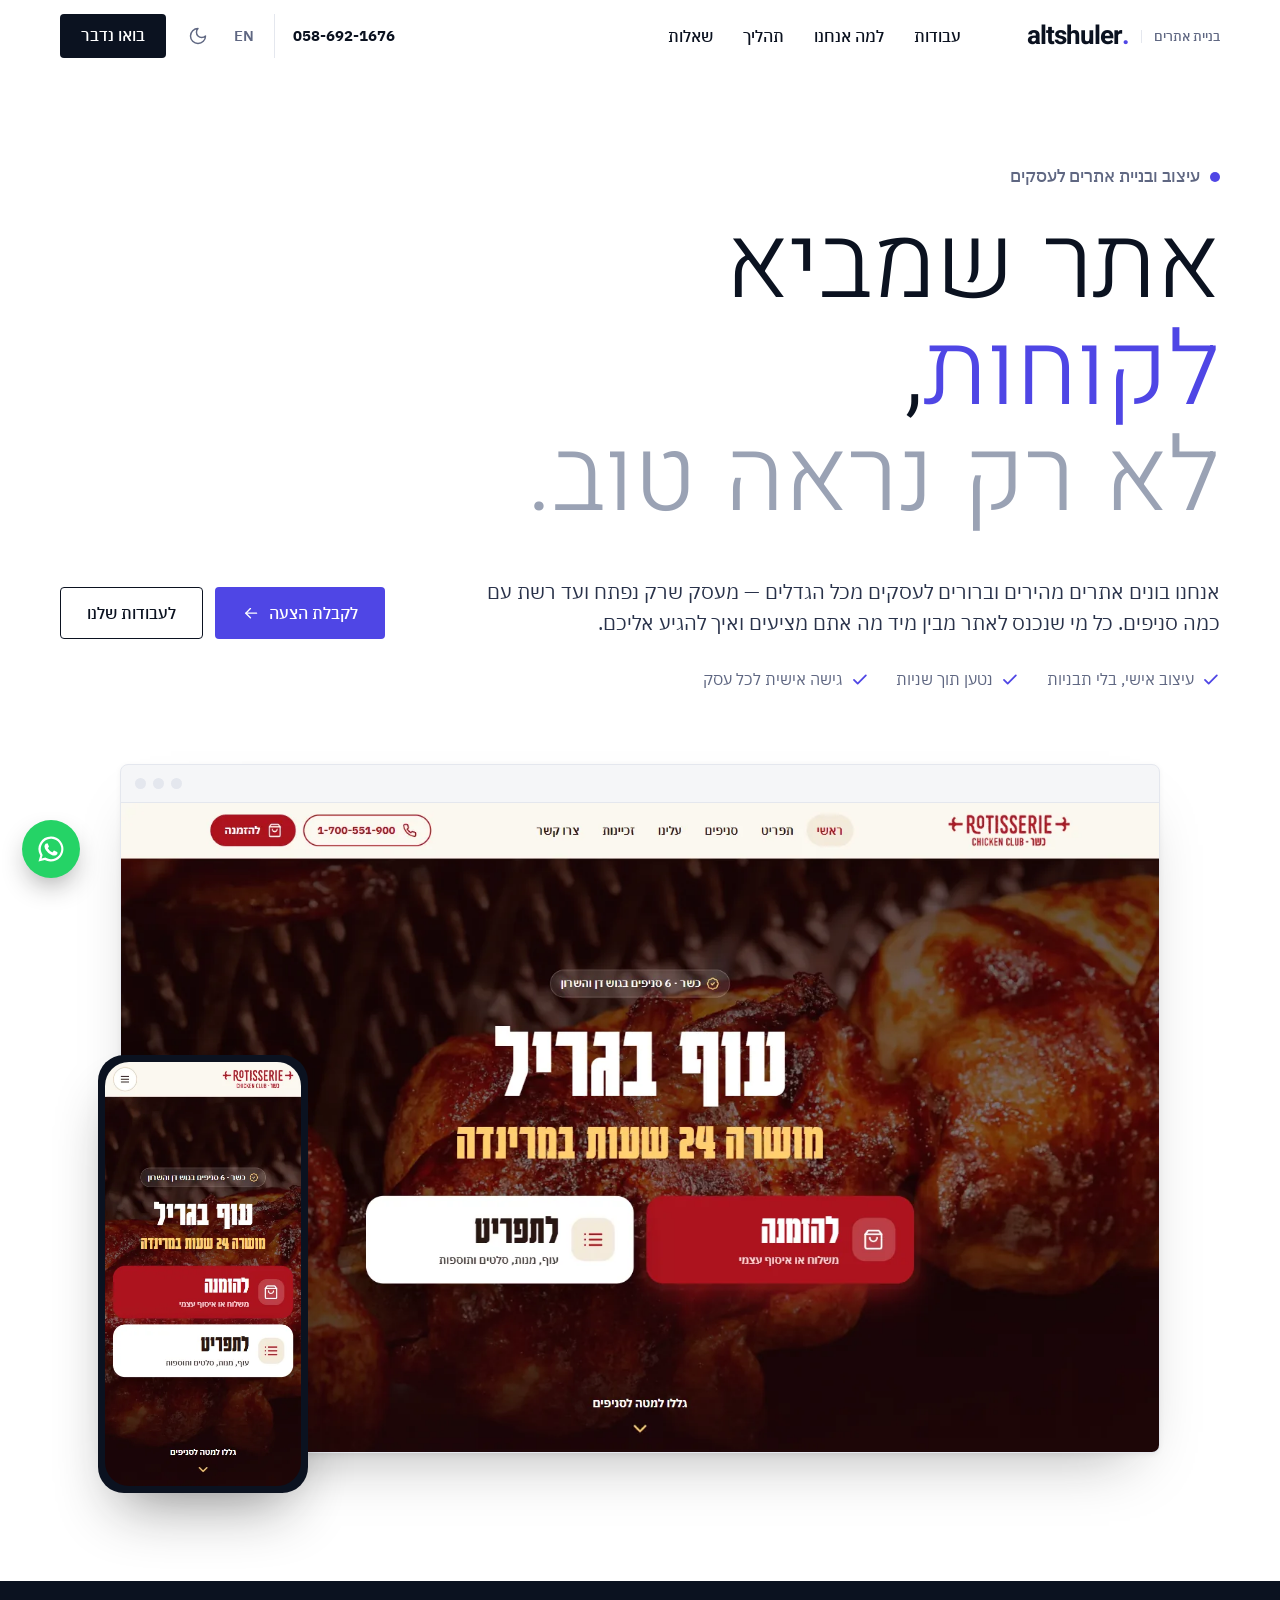
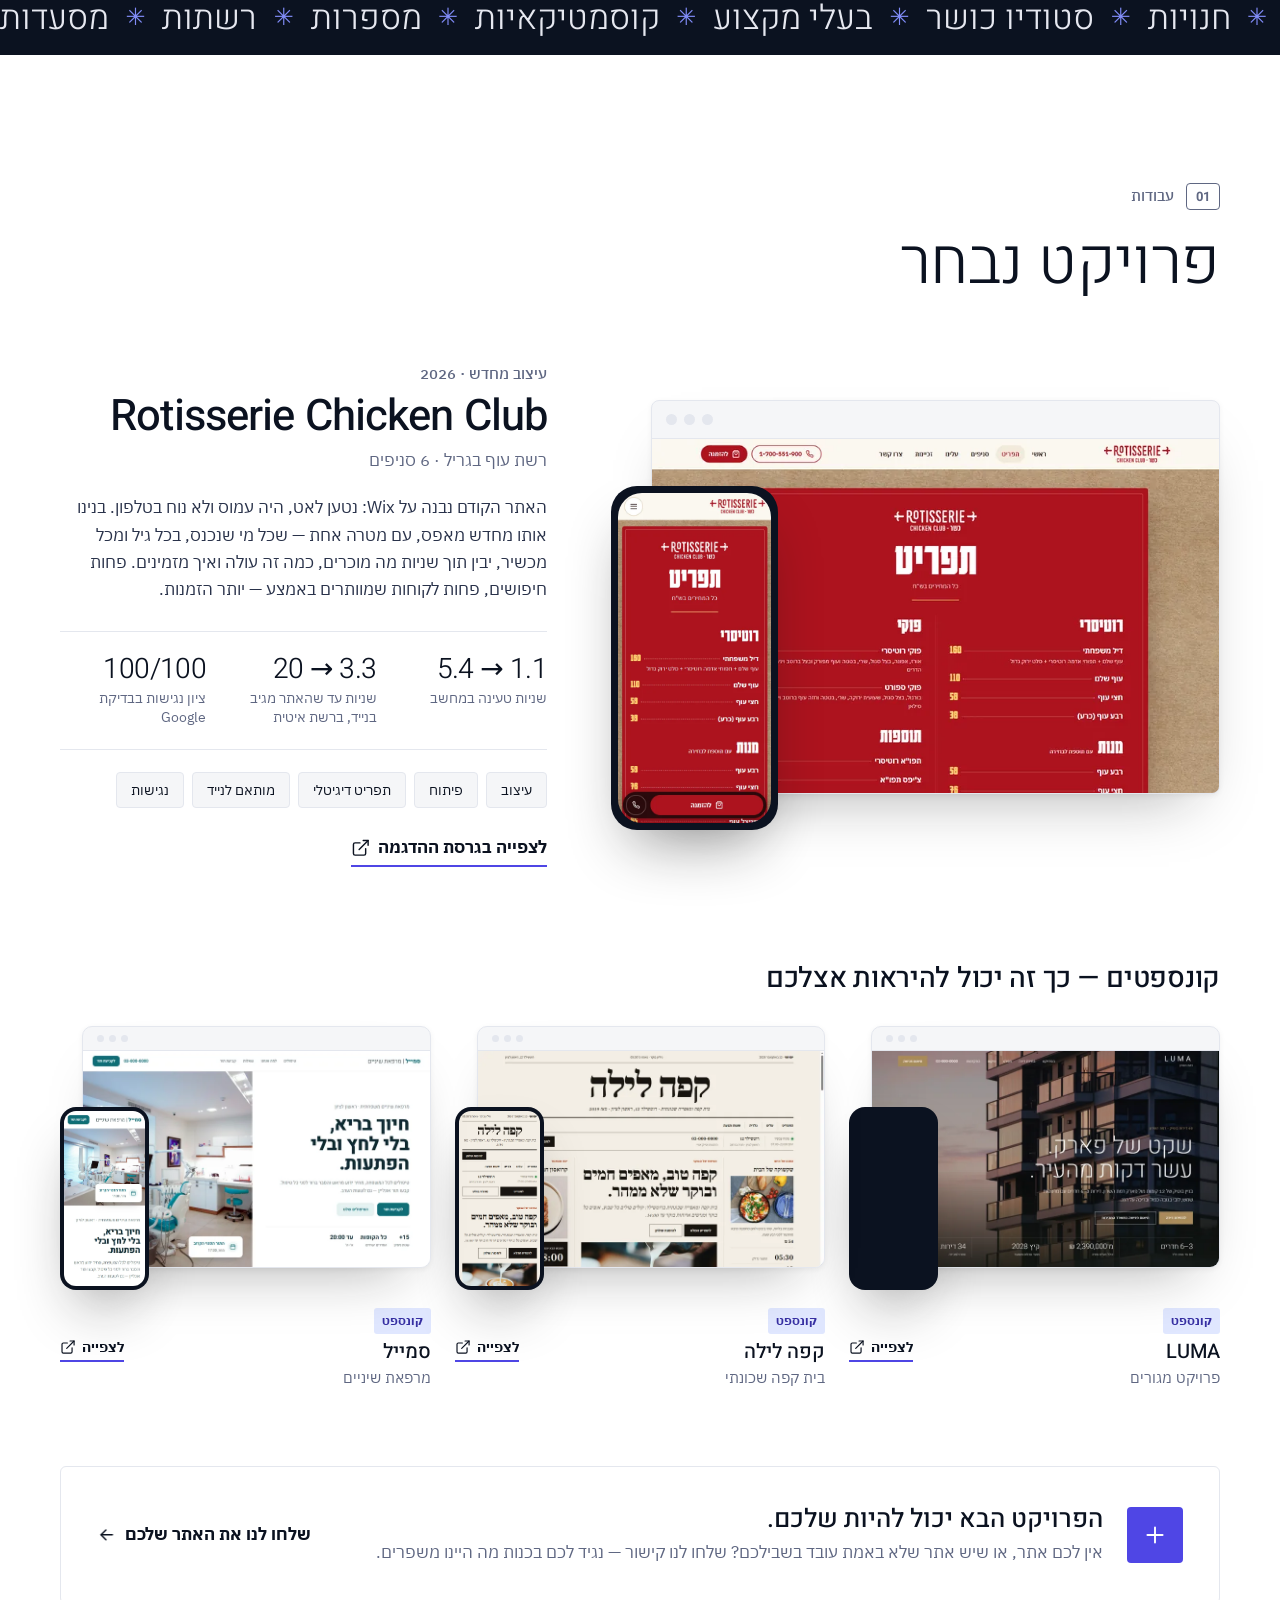
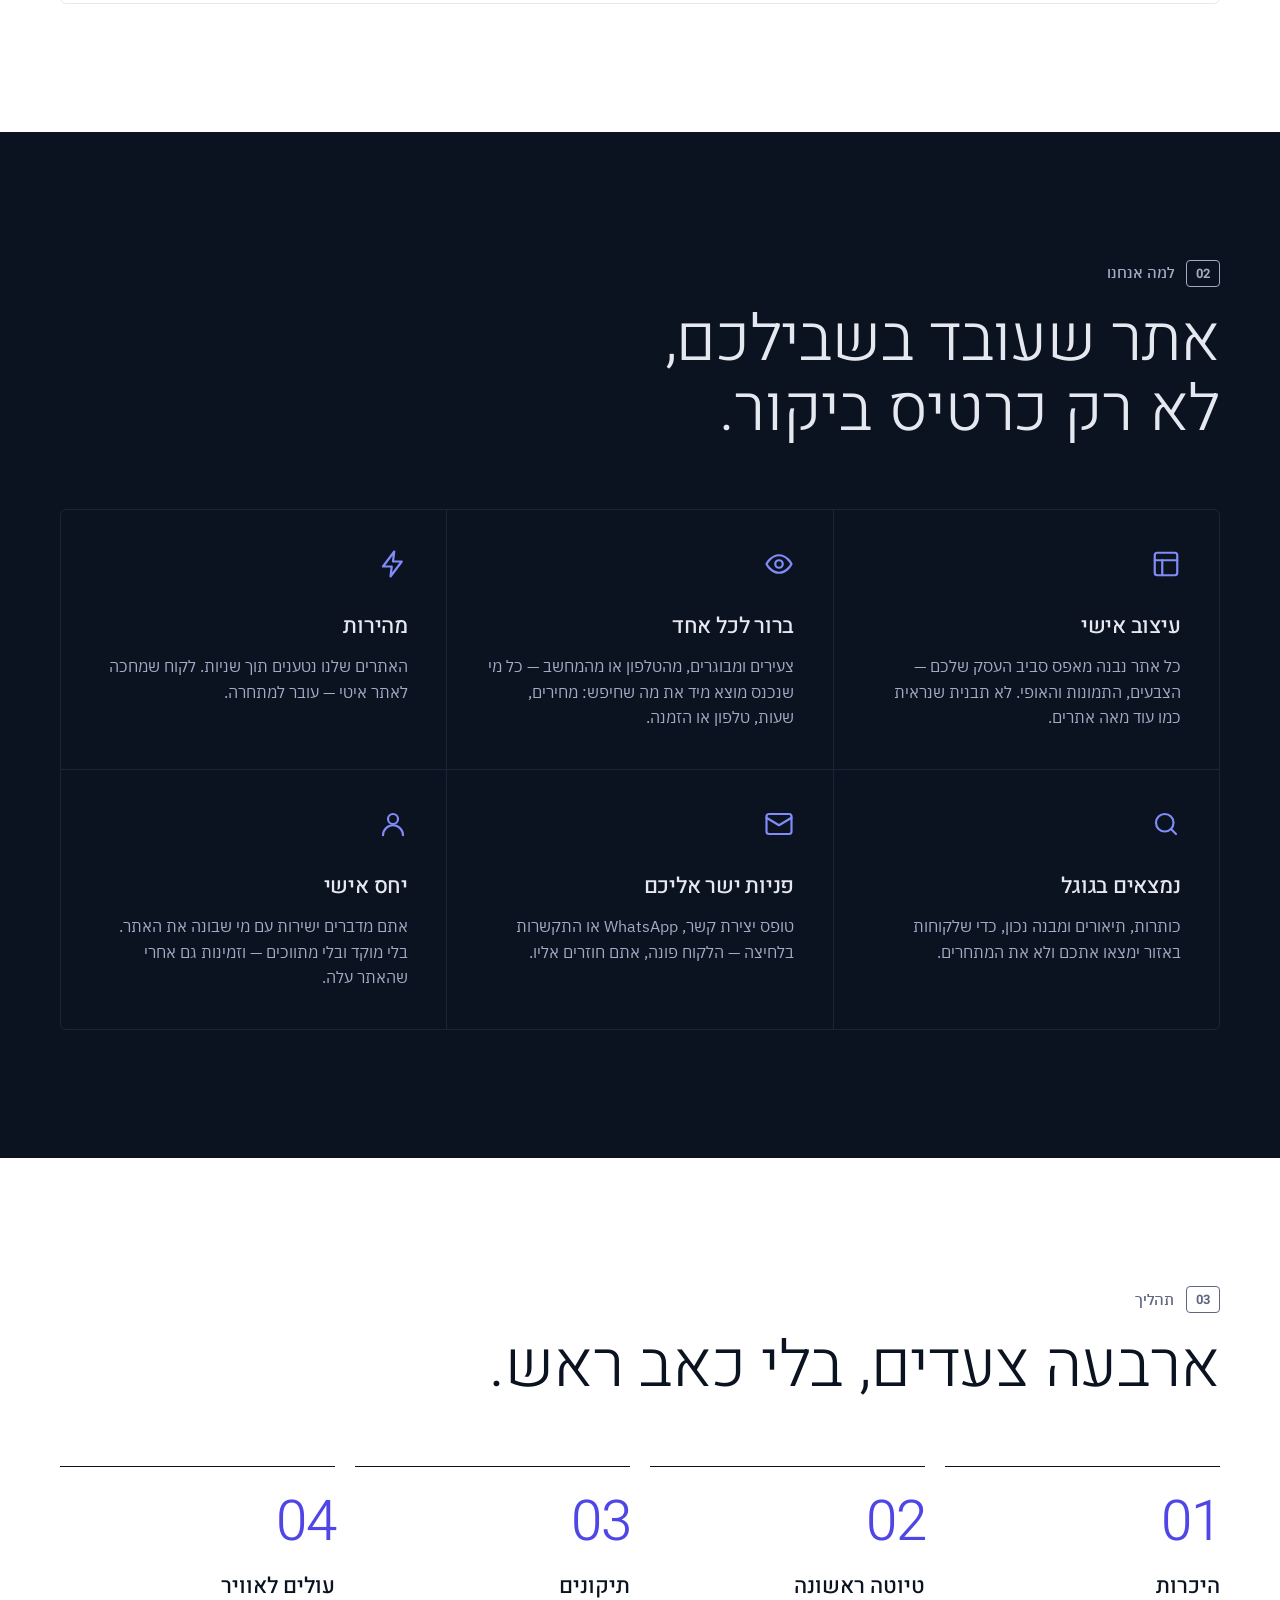
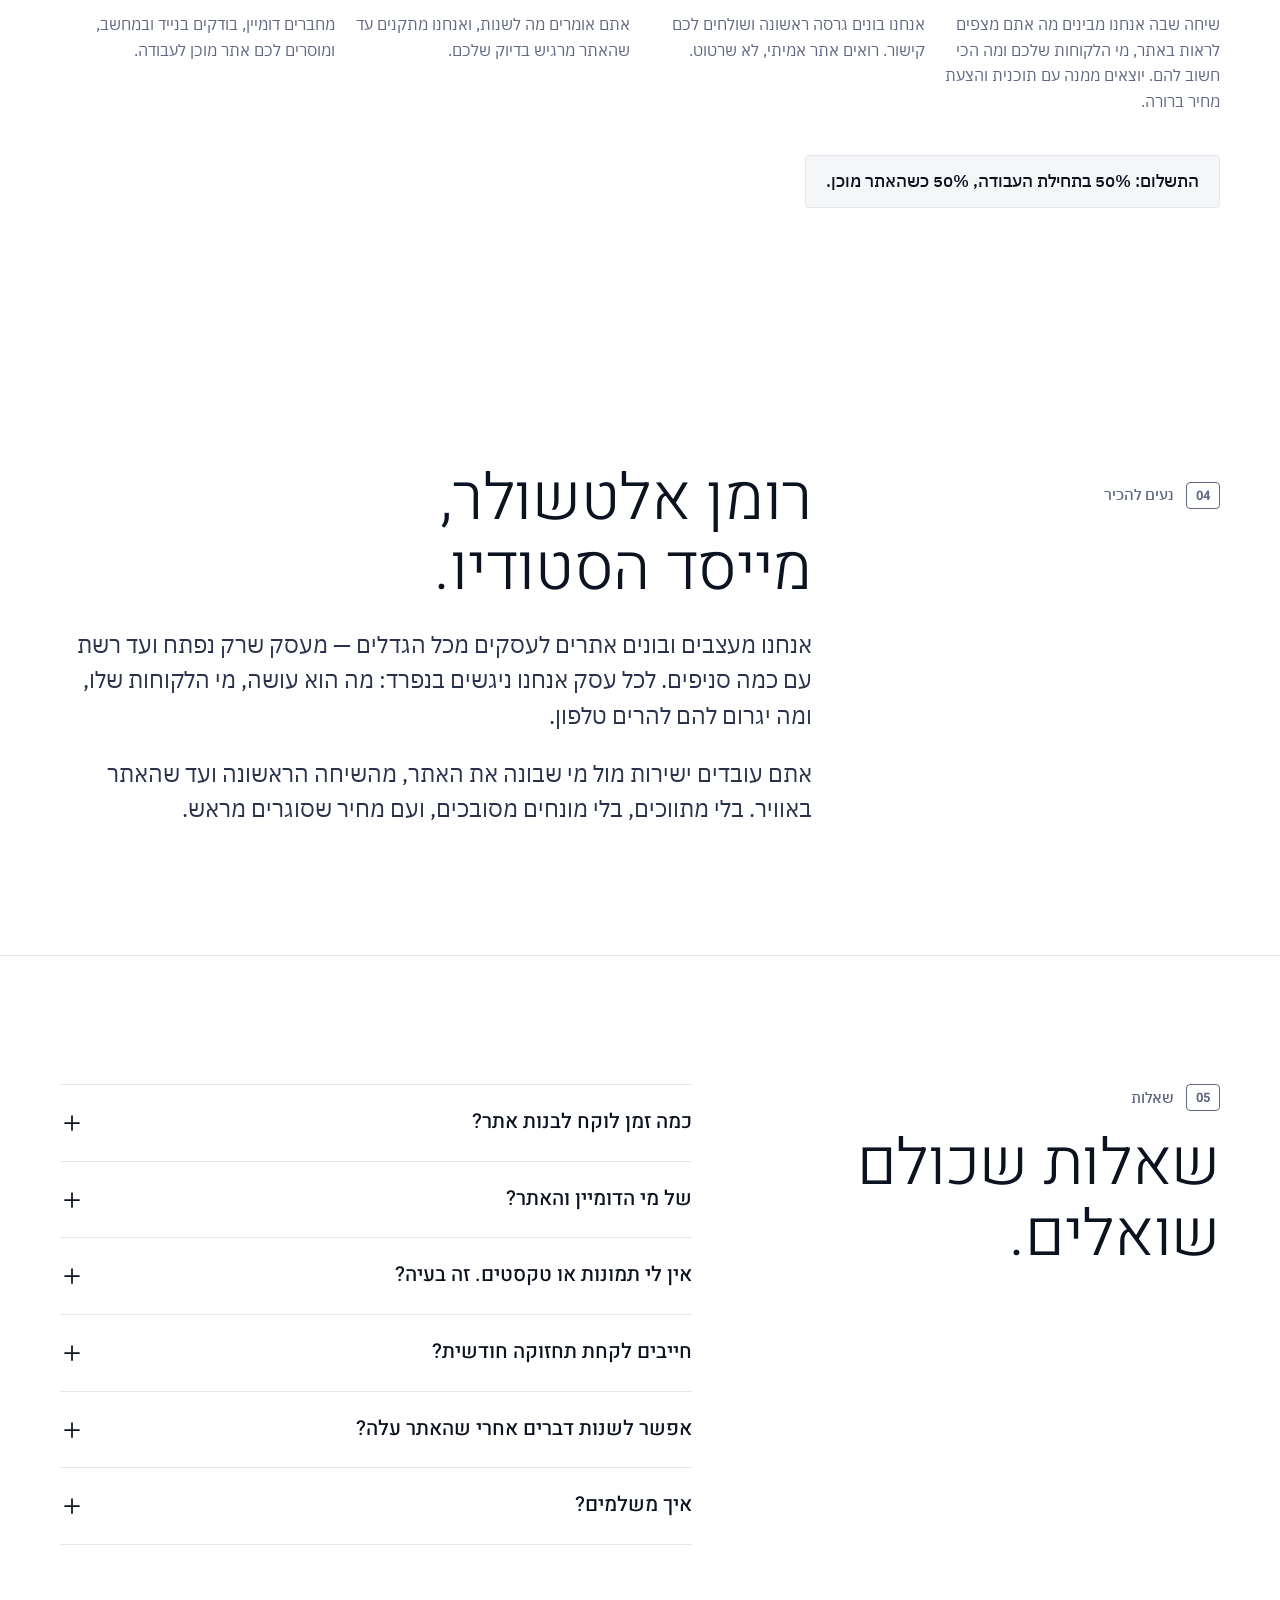
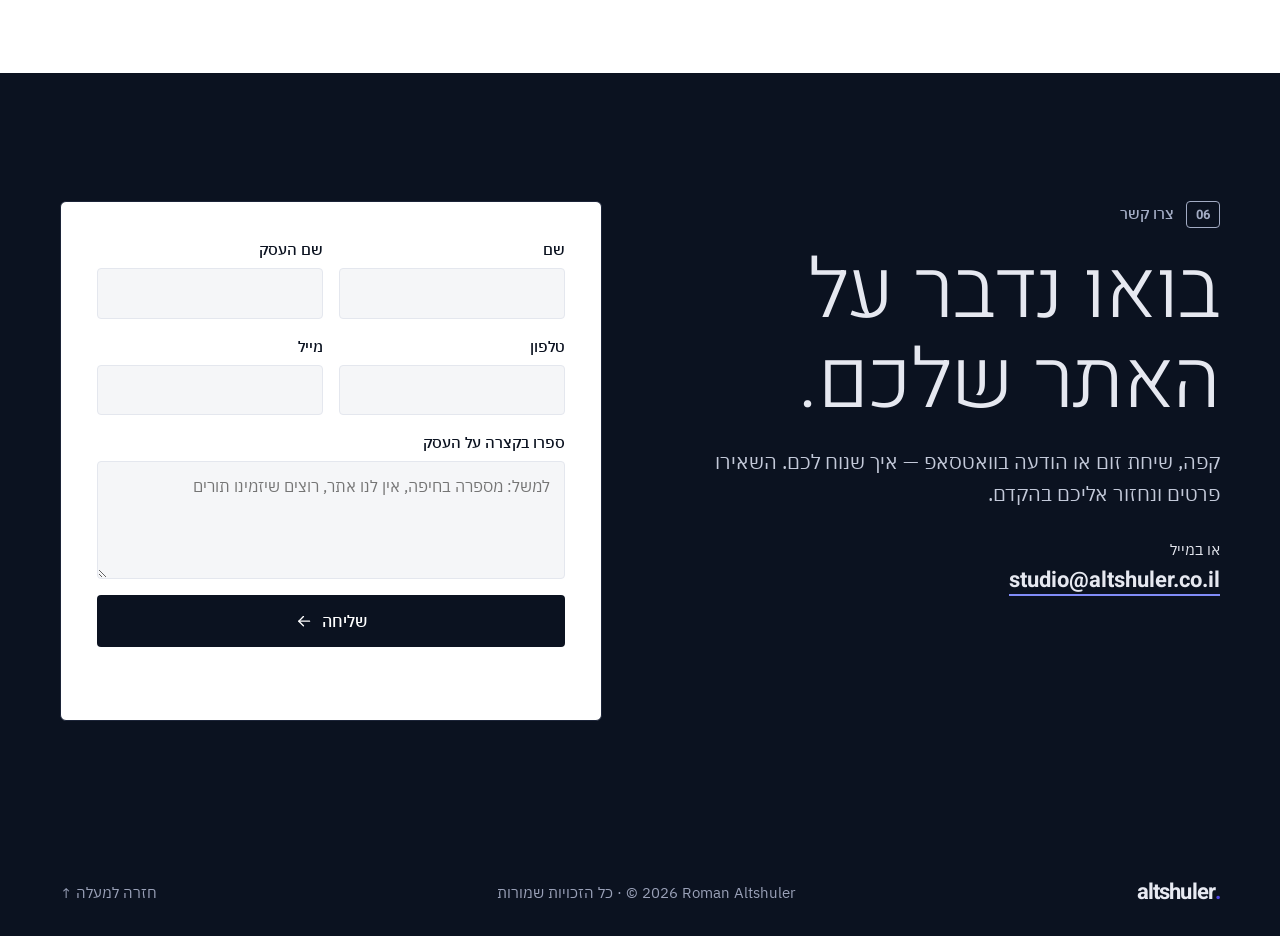
==== commit bd7f9d30: "Новые иконки сайта: favicon (svg+ico), apple-touch-icon, иконки Android и manifest Co-Authored-By: C" ====
--- a/index.html
+++ b/index.html
@@ -16,7 +16,10 @@
 <link rel="alternate" hreflang="he" href="https://altshuler.co.il/">
 <link rel="alternate" hreflang="en" href="https://altshuler.co.il/en/">
 <link rel="alternate" hreflang="x-default" href="https://altshuler.co.il/">
+<link rel="icon" href="favicon.ico" sizes="any">
 <link rel="icon" href="favicon.svg" type="image/svg+xml">
+<link rel="apple-touch-icon" href="apple-touch-icon.png">
+<link rel="manifest" href="site.webmanifest">
 <link rel="preload" href="fonts/heebo-hebrew-0.woff2" as="font" type="font/woff2" crossorigin>
 <link rel="preload" href="fonts/ibmplex-hebrew-2.woff2" as="font" type="font/woff2" crossorigin>
 <style>@font-face { font-family: 'Heebo'; font-style: normal; font-weight: 300; font-display: swap; src: url(fonts/heebo-hebrew-0.woff2) format('woff2'); unicode-range: U+0307-0308, U+0590-05FF, U+200C-2010, U+20AA, U+25CC, U+FB1D-FB4F; } @font-face { font-family: 'Heebo'; font-style: normal; font-weight: 300; font-display: swap; src: url(fonts/heebo-latin-1.woff2) format('woff2'); unicode-range: U+0000-00FF, U+0131, U+0152-0153, U+02BB-02BC, U+02C6, U+02DA, U+02DC, U+0304, U+0308, U+0329, U+2000-206F, U+20AC, U+2122, U+2191, U+2193, U+2212, U+2215, U+FEFF, U+FFFD; } @font-face { font-family: 'Heebo'; font-style: normal; font-weight: 400; font-display: swap; src: url(fonts/heebo-hebrew-0.woff2) format('woff2'); unicode-range: U+0307-0308, U+0590-05FF, U+200C-2010, U+20AA, U+25CC, U+FB1D-FB4F; } @font-face { font-family: 'Heebo'; font-style: normal; font-weight: 400; font-display: swap; src: url(fonts/heebo-latin-1.woff2) format('woff2'); unicode-range: U+0000-00FF, U+0131, U+0152-0153, U+02BB-02BC, U+02C6, U+02DA, U+02DC, U+0304, U+0308, U+0329, U+2000-206F, U+20AC, U+2122, U+2191, U+2193, U+2212, U+2215, U+FEFF, U+FFFD; } @font-face { font-family: 'Heebo'; font-style: normal; font-weight: 500; font-display: swap; src: url(fonts/heebo-hebrew-0.woff2) format('woff2'); unicode-range: U+0307-0308, U+0590-05FF, U+200C-2010, U+20AA, U+25CC, U+FB1D-FB4F; } @font-face { font-family: 'Heebo'; font-style: normal; font-weight: 500; font-display: swap; src: url(fonts/heebo-latin-1.woff2) format('woff2'); unicode-range: U+0000-00FF, U+0131, U+0152-0153, U+02BB-02BC, U+02C6, U+02DA, U+02DC, U+0304, U+0308, U+0329, U+2000-206F, U+20AC, U+2122, U+2191, U+2193, U+2212, U+2215, U+FEFF, U+FFFD; } @font-face { font-family: 'Heebo'; font-style: normal; font-weight: 700; font-display: swap; src: url(fonts/heebo-hebrew-0.woff2) format('woff2'); unicode-range: U+0307-0308, U+0590-05FF, U+200C-2010, U+20AA, U+25CC, U+FB1D-FB4F; } @font-face { font-family: 'Heebo'; font-style: normal; font-weight: 700; font-display: swap; src: url(fonts/heebo-latin-1.woff2) format('woff2'); unicode-range: U+0000-00FF, U+0131, U+0152-0153, U+02BB-02BC, U+02C6, U+02DA, U+02DC, U+0304, U+0308, U+0329, U+2000-206F, U+20AC, U+2122, U+2191, U+2193, U+2212, U+2215, U+FEFF, U+FFFD; } @font-face { font-family: 'IBM Plex Sans Hebrew'; font-style: normal; font-weight: 400; font-display: swap; src: url(fonts/ibmplex-hebrew-2.woff2) format('woff2'); unicode-range: U+0307-0308, U+0590-05FF, U+200C-2010, U+20AA, U+25CC, U+FB1D-FB4F; } @font-face { font-family: 'IBM Plex Sans Hebrew'; font-style: normal; font-weight: 400; font-display: swap; src: url(fonts/ibmplex-latin-3.woff2) format('woff2'); unicode-range: U+0000-00FF, U+0131, U+0152-0153, U+02BB-02BC, U+02C6, U+02DA, U+02DC, U+0304, U+0308, U+0329, U+2000-206F, U+20AC, U+2122, U+2191, U+2193, U+2212, U+2215, U+FEFF, U+FFFD; } @font-face { font-family: 'IBM Plex Sans Hebrew'; font-style: normal; font-weight: 500; font-display: swap; src: url(fonts/ibmplex-hebrew-4.woff2) format('woff2'); unicode-range: U+0307-0308, U+0590-05FF, U+200C-2010, U+20AA, U+25CC, U+FB1D-FB4F; } @font-face { font-family: 'IBM Plex Sans Hebrew'; font-style: normal; font-weight: 500; font-display: swap; src: url(fonts/ibmplex-latin-5.woff2) format('woff2'); unicode-range: U+0000-00FF, U+0131, U+0152-0153, U+02BB-02BC, U+02C6, U+02DA, U+02DC, U+0304, U+0308, U+0329, U+2000-206F, U+20AC, U+2122, U+2191, U+2193, U+2212, U+2215, U+FEFF, U+FFFD; } @font-face { font-family: 'IBM Plex Sans Hebrew'; font-style: normal; font-weight: 600; font-display: swap; src: url(fonts/ibmplex-hebrew-6.woff2) format('woff2'); unicode-range: U+0307-0308, U+0590-05FF, U+200C-2010, U+20AA, U+25CC, U+FB1D-FB4F; } @font-face { font-family: 'IBM Plex Sans Hebrew'; font-style: normal; font-weight: 600; font-display: swap; src: url(fonts/ibmplex-latin-7.woff2) format('woff2'); unicode-range: U+0000-00FF, U+0131, U+0152-0153, U+02BB-02BC, U+02C6, U+02DA, U+02DC, U+0304, U+0308, U+0329, U+2000-206F, U+20AC, U+2122, U+2191, U+2193, U+2212, U+2215, U+FEFF, U+FFFD; } @font-face { font-family: 'IBM Plex Sans Hebrew'; font-style: normal; font-weight: 700; font-display: swap; src: url(fonts/ibmplex-hebrew-8.woff2) format('woff2'); unicode-range: U+0307-0308, U+0590-05FF, U+200C-2010, U+20AA, U+25CC, U+FB1D-FB4F; } @font-face { font-family: 'IBM Plex Sans Hebrew'; font-style: normal; font-weight: 700; font-display: swap; src: url(fonts/ibmplex-latin-9.woff2) format('woff2'); unicode-range: U+0000-00FF, U+0131, U+0152-0153, U+02BB-02BC, U+02C6, U+02DA, U+02DC, U+0304, U+0308, U+0329, U+2000-206F, U+20AC, U+2122, U+2191, U+2193, U+2212, U+2215, U+FEFF, U+FFFD; }:root{--bg: #F4F1EA;--paper: #FBF9F5;--ink: #121212;--ink-2: #2A2825;--muted: #5E5A53;--line: #DCD6CA;--accent: #FF5A1F;--accent-ink: #121212;--accent-text: #C2410C;--display: 'Rubik', 'Heebo', system-ui, sans-serif;--body: 'Heebo', 'Rubik', system-ui, sans-serif;--wrap: 1240px;--gutter: clamp(16px, 4vw, 40px);--radius: 18px;--ease: cubic-bezier(.2, .7, .2, 1);}*{box-sizing: border-box;}html{scroll-behavior: smooth;scroll-padding-top: 84px;-webkit-text-size-adjust: 100%;}body{margin: 0;background: var(--bg);color: var(--ink);font: 400 17px/1.6 var(--body);-webkit-font-smoothing: antialiased;overflow-x: clip;}img{display: block;max-width: 100%;height: auto;}a{color: inherit;}h1, h2, h3{margin: 0;font-family: var(--display);}p{margin: 0;}ul, ol{margin: 0;padding: 0;list-style: none;}:focus-visible{outline: 3px solid var(--accent);outline-offset: 3px;border-radius: 6px;}.wrap{width: 100%;max-width: var(--wrap);margin-inline: auto;padding-inline: var(--gutter);}.ico{width: 1.15em;height: 1.15em;flex: none;fill: none;stroke: currentColor;stroke-width: 1.75;stroke-linecap: round;stroke-linejoin: round;}.ico.flip{transform: scaleX(-1);}.skip{position: absolute;inset-inline-start: 12px;top: -60px;z-index: 100;background: var(--ink);color: var(--bg);padding: 10px 16px;border-radius: 10px;}.skip:focus{top: 12px;}.btn{display: inline-flex;align-items: center;justify-content: center;gap: .55em;min-height: 52px;padding: 0 26px;border-radius: 999px;border: 1.5px solid transparent;font: 500 16px/1 var(--body);text-decoration: none;cursor: pointer;transition: transform .2s var(--ease), background-color .2s, color .2s, border-color .2s;}.btn:hover{transform: translateY(-2px);}.btn:active{transform: translateY(0);}.btn .ico{transition: transform .2s var(--ease);}.btn:hover .ico{transform: translateX(3px);}.btn:hover .ico.flip{transform: scaleX(-1) translateX(3px);}.btn--accent{background: var(--accent);color: var(--accent-ink);}.btn--accent:hover{background: #ff6d38;}.btn--ink{background: var(--ink);color: var(--bg);}.btn--ink:hover{background: #2b2b2b;}.btn--line{border-color: var(--ink);color: var(--ink);background: transparent;}.btn--line:hover{background: var(--ink);color: var(--bg);}.hdr{position: sticky;top: 0;z-index: 50;background: rgba(244, 241, 234, .86);backdrop-filter: blur(12px);-webkit-backdrop-filter: blur(12px);border-bottom: 1px solid transparent;transition: border-color .3s;}.hdr.is-scrolled{border-bottom-color: var(--line);}.hdr__in{display: flex;align-items: center;justify-content: space-between;gap: 24px;min-height: 72px;}.logo{font: 800 26px/1 var(--display);letter-spacing: -.04em;text-decoration: none;direction: ltr;display: inline-flex;align-items: baseline;gap: 0;}.logo b{color: var(--accent);}.logo small{font: 500 11px/1 var(--body);letter-spacing: .14em;text-transform: uppercase;color: var(--muted);margin-inline-start: 12px;padding-inline-start: 12px;border-inline-start: 1px solid var(--line);align-self: center;}html[dir=rtl] .logo small{letter-spacing: 0;font-size: 13px;}.logo--sm{font-size: 22px;}.nav{display: flex;align-items: center;gap: 4px;}.nav a{padding: 10px 14px;border-radius: 999px;text-decoration: none;font-size: 15.5px;font-weight: 500;transition: background-color .2s;}.nav a:not(.btn):hover{background: rgba(18, 18, 18, .06);}.nav__lang{border: 1.5px solid var(--line);margin-inline: 6px;font-weight: 700 !important;}.nav .nav__cta{min-height: 44px;padding: 0 20px;color: var(--bg);}.burger{display: none;width: 48px;height: 48px;border-radius: 50%;border: 1.5px solid var(--line);background: var(--paper);color: var(--ink);cursor: pointer;align-items: center;justify-content: center;}.burger .ico{width: 22px;height: 22px;}.burger .i-close{display: none;}.hero{padding: clamp(40px, 7vw, 96px) 0 0;}.kicker{display: inline-flex;align-items: center;gap: 10px;font-weight: 500;color: var(--muted);margin-bottom: 22px;}.kicker::before{content: '';width: 10px;height: 10px;border-radius: 50%;background: var(--accent);box-shadow: 0 0 0 5px rgba(255, 90, 31, .18);}.hero__title{position: relative;z-index: 0;font-size: clamp(44px, 8vw, 112px);line-height: .98;font-weight: 800;letter-spacing: -.025em;word-spacing: .04em;}html[dir=rtl] .hero__title{letter-spacing: -.01em;line-height: 1.04;}.hero__title .line{display: block;}.hero__title .line:last-child{color: var(--muted);}.hero__title em{font-style: normal;position: relative;white-space: nowrap;}.hero__title em::after{content: '';position: absolute;inset-inline: -.04em;bottom: .06em;height: .2em;background: var(--accent);z-index: -1;border-radius: 4px;transform-origin: inline-start;animation: mark 1s .7s var(--ease) both;}@keyframes mark{from{transform: scaleX(0);}}html[dir=rtl] .hero__title em::after{transform-origin: right;}html[dir=ltr] .hero__title em::after{transform-origin: left;}.hero__row{display: flex;align-items: flex-end;justify-content: space-between;gap: 32px 48px;flex-wrap: wrap;margin-top: clamp(28px, 4vw, 44px);}.lead{font-size: clamp(18px, 1.6vw, 21px);line-height: 1.55;color: var(--ink-2);max-width: 36em;}.hero__cta{display: flex;gap: 12px;flex-wrap: wrap;}.facts{display: flex;flex-wrap: wrap;gap: 10px 28px;margin-top: 28px;color: var(--muted);font-size: 15.5px;}.facts li{display: inline-flex;align-items: center;gap: 8px;}.facts .ico{color: var(--accent);stroke-width: 2.4;}.hero__media{position: relative;margin-top: clamp(40px, 6vw, 72px);padding-bottom: 40px;}.hero__media .browser{max-width: 1040px;margin-inline: auto;transform: rotate(-1deg);}html[dir=rtl] .hero__media .browser{transform: rotate(1deg);}.hero__media .phone{position: absolute;inset-inline-end: clamp(0px, 3vw, 40px);bottom: 0;width: clamp(130px, 17vw, 210px);transform: rotate(4deg);}html[dir=rtl] .hero__media .phone{transform: rotate(-4deg);}.browser{background: var(--paper);border-radius: 14px;overflow: hidden;border: 1px solid var(--line);box-shadow: 0 30px 60px -30px rgba(18, 18, 18, .35), 0 2px 6px rgba(18, 18, 18, .06);}.browser__bar{display: flex;align-items: center;gap: 7px;height: 38px;padding: 0 14px;border-bottom: 1px solid var(--line);direction: ltr;}.browser__bar i{width: 11px;height: 11px;border-radius: 50%;background: var(--line);}.browser__bar span{margin-inline: auto;font-size: 12.5px;color: var(--muted);background: var(--bg);padding: 4px 18px;border-radius: 999px;}.browser img{width: 100%;}.phone{background: var(--ink);border-radius: 30px;padding: 7px;box-shadow: 0 30px 60px -20px rgba(18, 18, 18, .45);}.phone img{width: 100%;border-radius: 24px;}.band{margin-top: clamp(48px, 7vw, 88px);background: var(--ink);color: var(--bg);overflow: hidden;padding: 20px 0;direction: ltr;}.band__track{display: flex;width: max-content;animation: band 38s linear infinite;}.band span{display: flex;font: 700 clamp(22px, 3vw, 34px)/1 var(--display);white-space: nowrap;}.band i{font-style: normal;color: var(--accent);margin: 0 .7em;font-size: .7em;align-self: center;}@keyframes band{to{transform: translateX(-50%);}}.sec{padding: clamp(72px, 10vw, 140px) 0;}.sec--dark{background: var(--ink);color: var(--bg);}.sec--paper{background: var(--paper);border-block: 1px solid var(--line);}.sec--line{border-top: 1px solid var(--line);}.sec--accent{background: var(--accent);color: var(--accent-ink);}.eyebrow{display: flex;align-items: center;gap: 12px;font-weight: 500;font-size: 15px;color: var(--muted);margin-bottom: 18px;}.eyebrow span{font: 700 13px/1 var(--display);padding: 6px 9px;border: 1.5px solid currentColor;border-radius: 999px;}.sec--dark .eyebrow{color: #A8A298;}.sec--accent .eyebrow{color: var(--ink);}.h2{font-size: clamp(34px, 5vw, 68px);line-height: 1.04;font-weight: 800;letter-spacing: -.03em;max-width: 16em;text-wrap: balance;}html[dir=rtl] .h2{letter-spacing: -.005em;line-height: 1.1;}.h2--xl{font-size: clamp(40px, 6.4vw, 88px);}.lead--sec{margin-top: 20px;color: var(--muted);}.case{display: grid;grid-template-columns: 1.25fr 1fr;gap: clamp(32px, 5vw, 72px);align-items: center;margin-top: clamp(40px, 5vw, 64px);}.case__media{position: relative;padding-bottom: 36px;padding-inline-end: 40px;}.case__media .phone{position: absolute;inset-inline-end: 0;bottom: 0;width: clamp(110px, 13vw, 170px);}.case__meta{font-size: 14.5px;color: var(--muted);font-weight: 500;}.case__name{font-size: clamp(30px, 3.4vw, 44px);line-height: 1.1;letter-spacing: -.02em;margin-top: 8px;direction: ltr;text-align: start;}html[dir=rtl] .case__name{text-align: right;}.case__type{color: var(--muted);margin-top: 6px;}.case__task{margin-top: 20px;color: var(--ink-2);}.stats{display: grid;grid-template-columns: repeat(3, minmax(0, 1fr));gap: 12px 24px;margin: 28px 0 0;padding: 22px 0;border-block: 1px solid var(--line);}.stats div{display: flex;flex-direction: column-reverse;justify-content: flex-end;}.stats dd{margin: 0;white-space: nowrap;font: 800 clamp(22px, 2.2vw, 30px)/1.1 var(--display);letter-spacing: -.02em;text-align: start;}html[dir=rtl] .stats dd{text-align: right;}.stats dt{font-size: 13.5px;line-height: 1.4;color: var(--muted);margin-top: 4px;}.tags{display: flex;flex-wrap: wrap;gap: 8px;margin-top: 22px;}.tags li{font-size: 14px;padding: 6px 14px;border-radius: 999px;background: var(--paper);border: 1px solid var(--line);}.link{display: inline-flex;align-items: center;gap: 8px;margin-top: 26px;font-weight: 700;text-decoration: none;border-bottom: 2px solid var(--accent);padding-bottom: 4px;}.link:hover{color: #B83A0C;}.next{display: grid;grid-template-columns: auto 1fr auto;align-items: center;gap: 24px;margin-top: clamp(48px, 6vw, 80px);padding: clamp(24px, 3vw, 36px);border: 2px dashed #C9C1B2;border-radius: var(--radius);text-decoration: none;transition: border-color .2s, background-color .2s;}.next:hover{border-color: var(--ink);background: var(--paper);}.next__plus{display: grid;place-items: center;width: 56px;height: 56px;border-radius: 50%;background: var(--accent);}.next__plus .ico{width: 26px;height: 26px;}.next strong{display: block;font: 700 clamp(20px, 2vw, 26px)/1.25 var(--display);}.next strong + span{display: block;color: var(--muted);margin-top: 4px;}.next__cta{display: inline-flex;align-items: center;gap: 8px;font-weight: 700;white-space: nowrap;}.grid3{display: grid;grid-template-columns: repeat(3, 1fr);gap: 1px;margin-top: clamp(40px, 5vw, 64px);background: #34322E;border: 1px solid #34322E;border-radius: var(--radius);overflow: hidden;}.feat{background: var(--ink);padding: clamp(26px, 3vw, 40px);transition: background-color .25s;}.feat:hover{background: #1B1A18;}.feat .ico{width: 30px;height: 30px;color: var(--accent);}.feat h3{font-size: 22px;margin-top: 22px;letter-spacing: -.01em;}.feat p{color: #B9B3A8;margin-top: 10px;font-size: 16px;}.steps{display: grid;grid-template-columns: repeat(4, 1fr);gap: 20px;margin-top: clamp(40px, 5vw, 64px);counter-reset: s;}.steps li{position: relative;padding-top: 28px;border-top: 2px solid var(--ink);}.steps__n{display: block;font: 800 clamp(44px, 4.4vw, 64px)/1 var(--display);color: var(--accent-text);letter-spacing: -.03em;}.steps h3{font-size: 22px;margin-top: 18px;}.steps p{color: var(--muted);margin-top: 8px;font-size: 16px;}.note{margin-top: 40px;display: inline-block;padding: 12px 20px;border-radius: 999px;background: var(--paper);border: 1px solid var(--line);font-weight: 500;}.plans{display: grid;grid-template-columns: repeat(3, 1fr);gap: 20px;margin-top: clamp(36px, 4vw, 56px);align-items: stretch;}.plan{position: relative;display: flex;flex-direction: column;background: var(--bg);border: 1px solid var(--line);border-radius: var(--radius);padding: clamp(26px, 2.6vw, 36px);}.plan--pop{background: var(--ink);color: var(--bg);border-color: var(--ink);}.plan__badge{position: absolute;top: -13px;inset-inline-start: 28px;background: var(--accent);color: var(--accent-ink);font-size: 13px;font-weight: 700;padding: 6px 12px;border-radius: 999px;}.plan h3{font-size: 26px;letter-spacing: -.01em;}.plan__d{color: var(--muted);margin-top: 6px;font-size: 16px;min-height: 3.2em;}.plan--pop .plan__d, .plan--pop .plan__once{color: #B9B3A8;}.price{display: flex;align-items: baseline;gap: 6px;margin-top: 22px;}.price span{font: 800 clamp(44px, 4.4vw, 58px)/1 var(--display);letter-spacing: -.03em;}.price small{font-size: 16px;font-weight: 500;}.plan__once{font-size: 14px;color: var(--muted);margin-top: 6px;}.plan ul{margin: 24px 0 28px;display: grid;gap: 11px;flex: 1;align-content: start;}.plan li{display: flex;gap: 10px;align-items: flex-start;font-size: 16px;}.plan li .ico{color: var(--accent);stroke-width: 2.4;margin-top: 4px;}.plan .btn{width: 100%;}.plan--pop .btn--line{border-color: var(--bg);color: var(--bg);}.care{display: flex;justify-content: space-between;align-items: center;gap: 24px 48px;flex-wrap: wrap;margin-top: 20px;padding: clamp(24px, 2.6vw, 34px);border-radius: var(--radius);border: 1.5px solid var(--ink);}.care h3{font-size: 22px;}.care p:not(.price){color: var(--ink-2);margin-top: 6px;max-width: 42em;}.price--sm{margin: 0;}.price--sm span{font-size: clamp(36px, 3.4vw, 46px);}.about{display: grid;grid-template-columns: 1fr 2fr;gap: 32px;align-items: start;}.about .eyebrow{margin-top: 18px;}.about__body p{font-size: clamp(19px, 1.8vw, 24px);line-height: 1.55;color: var(--ink-2);margin-top: 22px;max-width: 34em;}.about__body .h2{max-width: none;}.faq{display: grid;grid-template-columns: 1fr 1.4fr;gap: clamp(32px, 6vw, 96px);align-items: start;}.faq > div:first-child{position: sticky;top: 110px;}.faq__list{border-top: 1px solid var(--line);}details{border-bottom: 1px solid var(--line);}summary{display: flex;justify-content: space-between;align-items: center;gap: 20px;padding: 24px 0;cursor: pointer;list-style: none;font: 700 clamp(18px, 1.6vw, 21px)/1.35 var(--display);}summary::-webkit-details-marker{display: none;}summary .ico{width: 24px;height: 24px;transition: transform .3s var(--ease);}details[open] summary .ico{transform: rotate(45deg);}details p{padding: 0 0 26px;color: var(--ink-2);max-width: 40em;}.contact{display: grid;grid-template-columns: 1fr 1fr;gap: clamp(36px, 6vw, 96px);align-items: start;}.contact .lead{margin-top: 20px;}.contact__mail{margin-top: 28px;display: flex;flex-direction: column;gap: 4px;font-size: 15px;}.contact__mail a{font: 700 clamp(18px, 1.8vw, 22px)/1.3 var(--display);text-decoration: none;border-bottom: 2px solid var(--ink);align-self: flex-start;word-break: break-all;}.form{display: grid;grid-template-columns: 1fr 1fr;gap: 16px;background: var(--bg);color: var(--ink);padding: clamp(22px, 3vw, 36px);border-radius: var(--radius);box-shadow: 0 30px 60px -30px rgba(18, 18, 18, .4);}.form .full{grid-column: 1 / -1;}.form label{display: flex;flex-direction: column;gap: 7px;font-size: 14.5px;font-weight: 500;}.form input, .form select, .form textarea{font: 400 16px/1.4 var(--body);color: var(--ink);background: var(--paper);border: 1.5px solid var(--line);border-radius: 12px;padding: 13px 14px;min-height: 50px;width: 100%;transition: border-color .2s;}html[dir=rtl] .form input[dir=ltr]{text-align: right;}.form textarea{resize: vertical;}.form input:focus, .form select:focus, .form textarea:focus{outline: none;border-color: var(--ink);box-shadow: 0 0 0 3px rgba(255, 90, 31, .35);}.form .is-bad{border-color: #C42B12;}.form .err{color: #A3230D;font-size: 13px;}.form__status{font-weight: 500;min-height: 1.4em;font-size: 15px;}.ftr{background: var(--ink);color: #B9B3A8;padding: 32px 0;font-size: 14.5px;}.ftr__in{display: flex;align-items: center;justify-content: space-between;gap: 16px;flex-wrap: wrap;}.ftr .logo{color: var(--bg);}.ftr a{text-decoration: none;}.ftr a:hover{color: var(--bg);}.js .rv{opacity: 0;transform: translateY(24px);transition: opacity .8s var(--ease), transform .8s var(--ease);transition-delay: var(--d, 0ms);}.js .rv.in{opacity: 1;transform: none;}.js .hero__media.rv{transform: translateY(40px);}.js .hero__media.rv.in{transform: none;}@media (max-width: 1080px){.nav a:not(.btn):not(.nav__lang){padding: 10px 10px;font-size: 15px;}}@media (max-width: 960px){.burger{display: inline-flex;}.nav{position: fixed;inset: 72px 0 auto 0;flex-direction: column;align-items: stretch;gap: 4px;padding: 16px var(--gutter) 28px;background: var(--bg);border-bottom: 1px solid var(--line);box-shadow: 0 30px 40px -30px rgba(18, 18, 18, .3);transform: translateY(-12px);opacity: 0;visibility: hidden;transition: opacity .25s, transform .25s var(--ease), visibility .25s;}.nav.is-open{opacity: 1;transform: none;visibility: visible;}.nav a{font-size: 19px;padding: 14px 8px;border-radius: 12px;}.nav__lang{align-self: flex-start;margin: 8px 0;padding: 10px 18px !important;}.nav .nav__cta{min-height: 54px;margin-top: 6px;font-size: 17px;}.burger[aria-expanded=true] .i-open{display: none;}.burger[aria-expanded=true] .i-close{display: block;}.case{grid-template-columns: 1fr;}.grid3{grid-template-columns: 1fr 1fr;}.steps{grid-template-columns: 1fr 1fr;gap: 36px 20px;}.plans{grid-template-columns: 1fr;max-width: 560px;}.plan__d{min-height: 0;}.about, .faq, .contact{grid-template-columns: 1fr;}.faq > div:first-child{position: static;}}@media (max-width: 640px){body{font-size: 16px;}.logo small{display: none;}.hero__cta{width: 100%;}.hero__cta .btn{flex: 1 1 auto;}.hero__media{padding-bottom: 24px;}.hero__media .browser{transform: none !important;}.hero__media .phone{width: 34%;inset-inline-end: 0;bottom: -6px;}.browser__bar{height: 30px;}.browser__bar span{font-size: 11px;padding: 3px 12px;}.phone{border-radius: 22px;padding: 5px;}.phone img{border-radius: 18px;}.case__media{padding-inline-end: 24px;}.case__media .phone{width: 32%;}.stats{grid-template-columns: auto auto auto;justify-content: space-between;gap: 12px 14px;}.stats dd{font-size: 21px;}.stats dt{font-size: 13px;}.grid3, .steps{grid-template-columns: 1fr;}.next{grid-template-columns: 1fr;}.next__cta{white-space: normal;}.form{grid-template-columns: 1fr;}.care{flex-direction: column;align-items: flex-start;}}@media (prefers-reduced-motion: reduce){html{scroll-behavior: auto;}*, *::before, *::after{animation: none !important;transition: none !important;}.js .rv{opacity: 1;transform: none;}}.up{animation: up .9s var(--ease) both;animation-delay: var(--d, 0ms);}@keyframes up{from{opacity: .01;transform: translateY(26px);}}.hero__media.up{animation-duration: 1.1s;}@media (prefers-reduced-motion: reduce){.up{animation: none;}}.plan--vip{border: 2px solid var(--accent);background: var(--paper);}.plan__badge--vip{background: var(--ink);color: var(--bg);}.price--word span{font-size: clamp(34px, 3.2vw, 44px);line-height: 1.1;}.plan--vip .plan__once{color: var(--ink-2);}.plan li.plan__plus{font-weight: 700;padding-bottom: 2px;}.form{position: relative;}.form .hp{position: absolute;inset-inline-start: 0;top: 0;width: 1px !important;height: 1px;min-height: 0;padding: 0;border: 0;opacity: 0;overflow: hidden;clip-path: inset(50%);pointer-events: none;}.nav .nav__phone{font-weight: 700;font-size: 15px;padding-inline: 10px;}.sel{position: relative;max-width: 1040px;margin-inline: auto;}.sel::before{content: '';position: absolute;inset: -12px;border: 1px solid var(--accent);pointer-events: none;opacity: 0;animation: selIn .6s 1s var(--ease) forwards;}.sel__c{position: absolute;width: 9px;height: 9px;background: var(--paper);border: 1.5px solid var(--accent);z-index: 2;opacity: 0;animation: selIn .4s 1.2s var(--ease) forwards;}.sel__c--1{top: -16px;left: -16px;}.sel__c--2{top: -16px;right: -16px;}.sel__c--3{bottom: -16px;left: -16px;}.sel__c--4{bottom: -16px;right: -16px;}.sel__tag{position: absolute;top: -40px;inset-inline-start: -12px;background: var(--accent);color: var(--accent-ink);font: 500 12px/1 ui-monospace, 'Consolas', monospace;padding: 6px 9px;border-radius: 3px;opacity: 0;animation: selIn .4s 1.35s var(--ease) forwards;}html[dir=rtl] .sel__tag{inset-inline-start: auto;left: -12px;}@keyframes selIn{to{opacity: 1;}}.hero__media .sel .browser, html[dir=rtl] .hero__media .sel .browser{max-width: none;transform: none;}.concepts__title{font-size: clamp(22px, 2.2vw, 28px);margin-top: clamp(56px, 7vw, 96px);letter-spacing: -.01em;}.concepts{display: grid;grid-template-columns: repeat(3, 1fr);gap: 24px;margin-top: 24px;}.concept{text-decoration: none;display: flex;flex-direction: column;gap: 18px;}.concept__media{position: relative;padding-bottom: 22px;padding-inline-end: 22px;}.concept__media .browser{border-radius: 10px;}.concept__media .browser__bar{height: 24px;gap: 5px;}.concept__media .browser__bar i{width: 7px;height: 7px;}.concept__media .phone{position: absolute;inset-inline-end: 0;bottom: 0;width: 24%;border-radius: 16px;padding: 4px;}.concept__media .phone img{border-radius: 12px;}.concept__media img{transition: transform .5s var(--ease);}.concept:hover .browser img{transform: scale(1.02);}.concept__info{display: grid;grid-template-columns: 1fr auto;align-items: center;gap: 2px 12px;}.concept__info strong{font: 700 20px/1.2 var(--display);grid-column: 1;}.concept__info span:not(.concept__tag):not(.concept__open){color: var(--muted);font-size: 15px;grid-column: 1;}.concept__tag{grid-column: 1;justify-self: start;font-size: 12px;font-weight: 700;color: var(--accent-ink);background: #FFD9C7;padding: 3px 8px;border-radius: 3px;margin-bottom: 4px;}.concept__open{grid-column: 2;grid-row: 1 / 4;display: inline-flex;align-items: center;gap: 6px;font-weight: 700;font-size: 14px;border-bottom: 2px solid var(--accent);padding-bottom: 2px;}.wa{position: fixed;bottom: 22px;inset-inline-end: 22px;z-index: 60;width: 58px;height: 58px;border-radius: 50%;background: #25D366;display: grid;place-items: center;box-shadow: 0 12px 28px -8px rgba(18, 18, 18, .45);transition: transform .2s var(--ease);}html[dir=rtl] .wa{inset-inline-end: auto;left: 22px;}.wa:hover{transform: scale(1.06);}.wa svg{width: 30px;height: 30px;fill: #fff;}@media (max-width: 960px){.concepts{grid-template-columns: 1fr;max-width: 560px;}.nav .nav__phone{font-size: 18px;}}@media (max-width: 640px){.sel::before{inset: -8px;}.sel__c{display: none;}.sel__tag{top: -30px;}.wa{width: 52px;height: 52px;bottom: 16px;left: 16px;}}@media (prefers-reduced-motion: reduce){.sel::before, .sel__c, .sel__tag{opacity: 1;}}:root{--bg: #FFFFFF;--paper: #F5F6F8;--ink: #0B1220;--ink-2: #29324A;--muted: #5F6782;--line: #E4E7EE;--accent: #4F46E5;--accent-ink: #FFFFFF;--accent-text: #4F46E5;--accent-hover: #4338CA;--accent-soft: #818CF8;--dim: #9AA2B4;--hdr: rgba(255, 255, 255, .92);--hover: rgba(11, 18, 32, .06);--btn-ink: #0B1220;--btn-ink-text: #FFFFFF;--deep: #0B1220;--deep-2: #111A2E;--deep-line: #1C2438;--deep-ink: #E6E8F0;--deep-muted: #A3ACC4;--deep-sub: #C3C9D9;--ftr: #0B1220;--phone: #0B1220;--tag-bg: #E0E7FF;--tag-ink: #3730A3;--err: #B42318;color-scheme: light;--display: 'Heebo', system-ui, sans-serif;--body: 'IBM Plex Sans Hebrew', 'Heebo', system-ui, sans-serif;--radius: 6px;}:root[data-theme=dark]{--bg: #0A0D16;--paper: #111627;--ink: #E8EAF2;--ink-2: #C6CADA;--muted: #8890A8;--line: #1F2640;--accent: #6366F1;--accent-ink: #FFFFFF;--accent-text: #A5B4FC;--accent-hover: #4F46E5;--accent-soft: #818CF8;--dim: #5E6684;--hdr: rgba(10, 13, 22, .85);--hover: rgba(255, 255, 255, .06);--btn-ink: #E8EAF2;--btn-ink-text: #0A0D16;--deep: #111627;--deep-2: #151B30;--deep-line: #1F2640;--deep-ink: #E8EAF2;--deep-muted: #9AA1B8;--deep-sub: #C6CADA;--ftr: #070910;--phone: #000000;--tag-bg: #1E1B4B;--tag-ink: #C7D2FE;--err: #FCA5A5;color-scheme: dark;}body{transition: background-color .3s, color .3s;}.hdr{background: var(--hdr);}.nav a:not(.btn):hover{background: var(--hover);}.btn, .nav a, .nav__lang, .burger, .theme, .tags li, .note, .eyebrow span, .form input, .form select, .form textarea{border-radius: 4px;}.btn--accent{color: var(--accent-ink);}.btn--accent:hover{background: var(--accent-hover);}.btn--ink, .btn--ink:hover, .nav .nav__cta{background: var(--btn-ink);color: var(--btn-ink-text);}.btn--ink:hover{opacity: .88;}.btn--line:hover{background: var(--ink);color: var(--bg);}.theme{display: inline-flex;align-items: center;justify-content: center;width: 44px;height: 44px;flex: none;border: 1.5px solid var(--line);background: transparent;color: var(--ink);cursor: pointer;transition: background-color .2s;}.theme:hover{background: var(--hover);}.theme .ico{width: 20px;height: 20px;}.theme .i-sun{display: none;}:root[data-theme=dark] .theme .i-sun{display: block;}:root[data-theme=dark] .theme .i-moon{display: none;}.hdr__in{gap: 12px;}.hdr__in .nav{margin-inline-start: auto;}.hero__media .browser, html[dir=rtl] .hero__media .browser, .hero__media .phone, html[dir=rtl] .hero__media .phone{transform: none;}.hero__title{font-weight: 300;letter-spacing: -.02em;}html[dir=rtl] .hero__title{letter-spacing: 0;}.hero__title em{color: var(--accent-text);}.hero__title em::after{display: none;}.hero__title .line:last-child{color: var(--dim);}.kicker::before{box-shadow: none;}.h2, .steps__n, .stats dd, .band span{font-weight: 300;}.case__name, .feat h3, .steps h3, summary, .next strong, .concept__info strong, .concepts__title{font-weight: 500;}.logo b{color: var(--accent-text);}.band{background: var(--deep);color: var(--deep-ink);}.band i{color: var(--accent-soft);}.sec--dark{background: var(--deep);color: var(--deep-ink);}.sec--dark .eyebrow{color: var(--deep-muted);}.grid3{background: var(--deep-line);border-color: var(--deep-line);}.feat{background: var(--deep);}.feat:hover{background: var(--deep-2);}.feat .ico{color: var(--accent-soft);}.feat p{color: var(--deep-muted);}.sec--accent{background: var(--deep);color: var(--deep-ink);}.sec--accent .eyebrow{color: var(--deep-muted);}.sec--accent .lead{color: var(--deep-sub);}.contact__mail a{border-color: var(--accent-soft);}.form{box-shadow: none;border: 1px solid var(--deep-line);}.form input:focus, .form select:focus, .form textarea:focus{border-color: var(--accent);box-shadow: 0 0 0 3px color-mix(in srgb, var(--accent) 28%, transparent);}.form .err{color: var(--err);}.browser{border-radius: 8px;}.phone{background: var(--phone);border-radius: 26px;}.next{border-style: solid;border-width: 1px;border-color: var(--line);}.next:hover{border-color: var(--accent);background: var(--paper);}.next__plus{border-radius: 4px;color: #fff;background: var(--accent);}.steps li{border-top: 1px solid var(--ink);}.steps__n{color: var(--accent-text);}.link{border-color: var(--accent);}.link:hover{color: var(--accent-text);}.concept__tag{background: var(--tag-bg);color: var(--tag-ink);}.concept__open{border-color: var(--accent);}.ftr{background: var(--ftr);color: #9AA1B8;}.ftr .logo{color: #E8EAF2;}.ftr a:hover{color: #FFFFFF;}:focus-visible{outline-color: var(--accent);}@media (max-width: 960px){.hdr__in .theme{margin-inline-start: auto;}}@media (min-width: 961px){.hdr__in .nav{flex: 1;margin-inline-start: 40px;gap: 2px;}.nav .nav__phone{margin-inline-start: auto;padding-inline-end: 18px;border-inline-end: 1px solid var(--line);border-radius: 0;}.nav .nav__phone:hover{background: none;color: var(--accent-text);}.theme--m{display: none;}}.nav__lang{border: 0;margin-inline: 4px 0;font-weight: 600 !important;font-size: 14.5px !important;color: var(--muted);}.nav__lang:hover{color: var(--ink);}.theme{border: 0;width: 40px;height: 40px;color: var(--muted);border-radius: 50%;}.theme:hover{color: var(--ink);background: var(--hover);}.nav .theme{margin-inline-end: 10px;}@media (max-width: 960px){.nav .theme{display: none;}.hdr__in .theme--m{margin-inline-start: auto;}}@media (min-width: 961px){html[dir=rtl] .nav .nav__phone{margin-inline-start: 0;margin-right: auto;padding-right: 14px;padding-left: 18px;border-right: 0;border-left: 1px solid var(--line);}}</style>
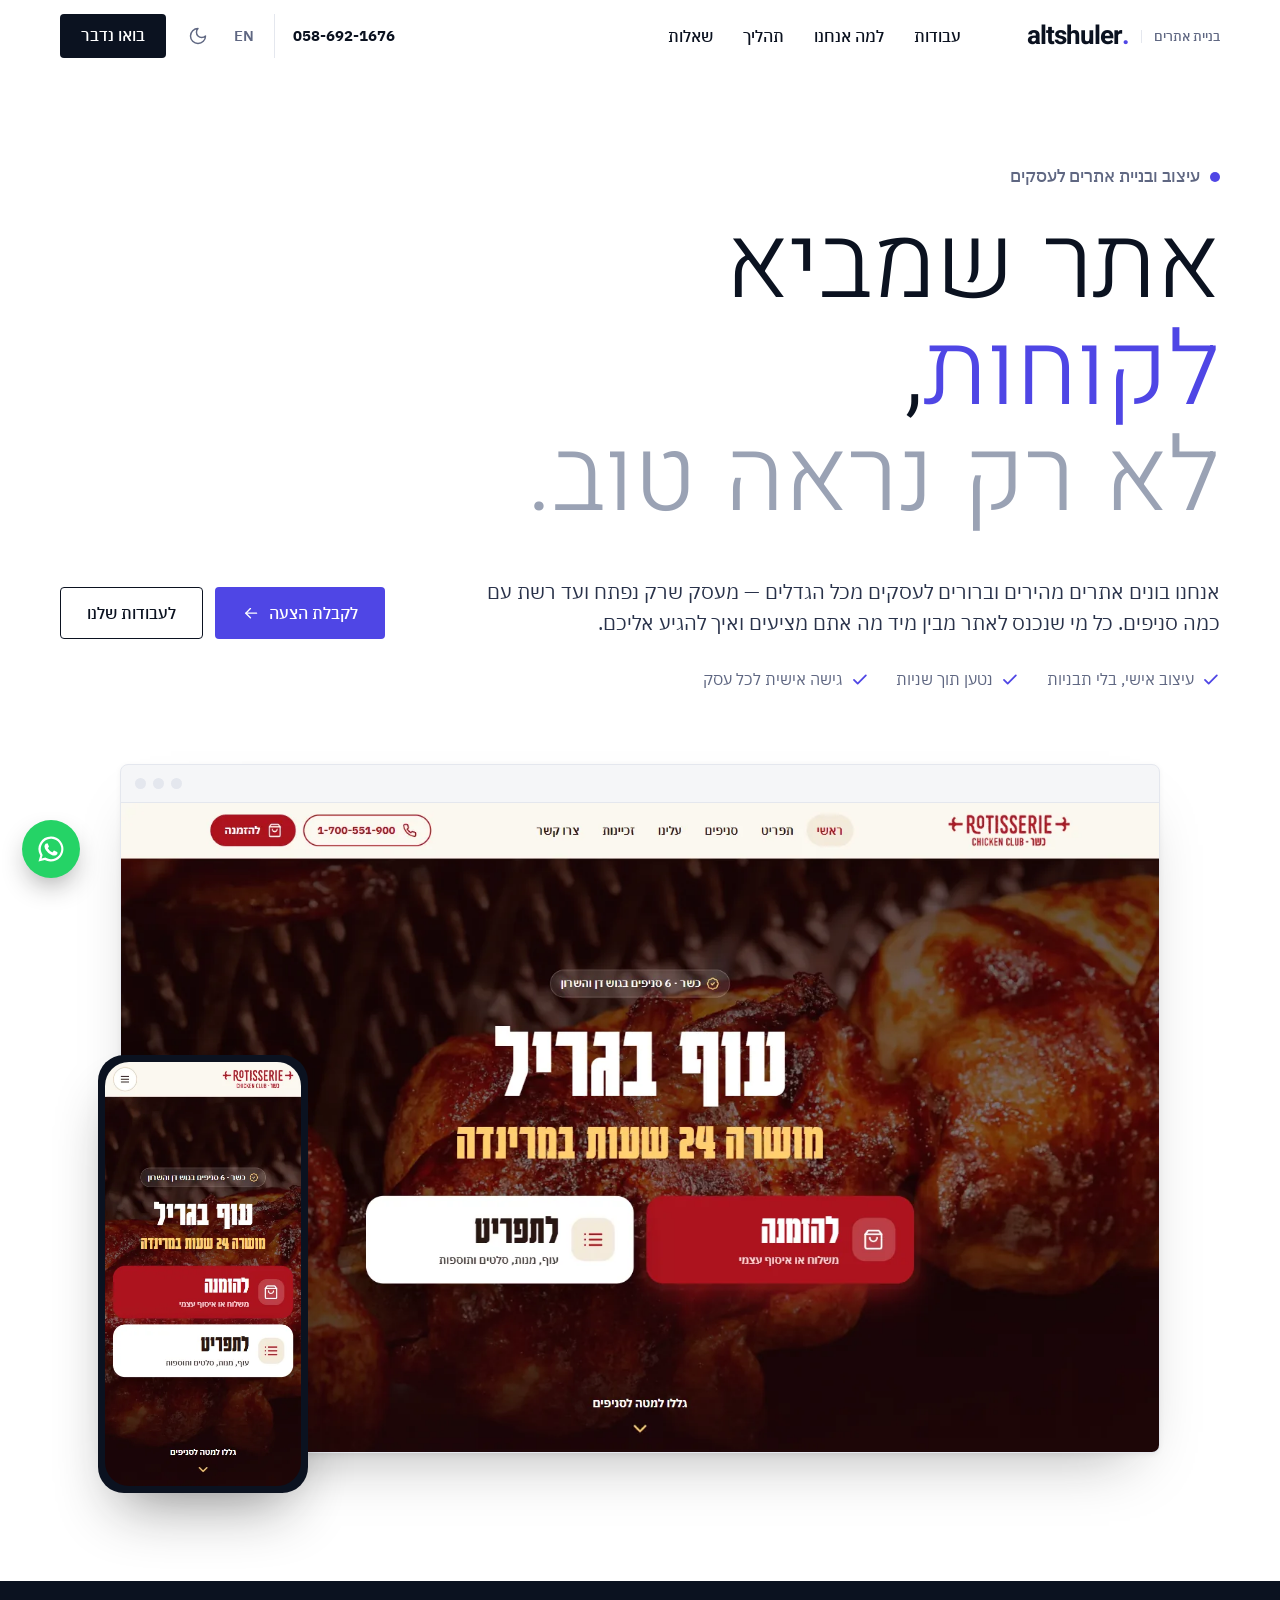
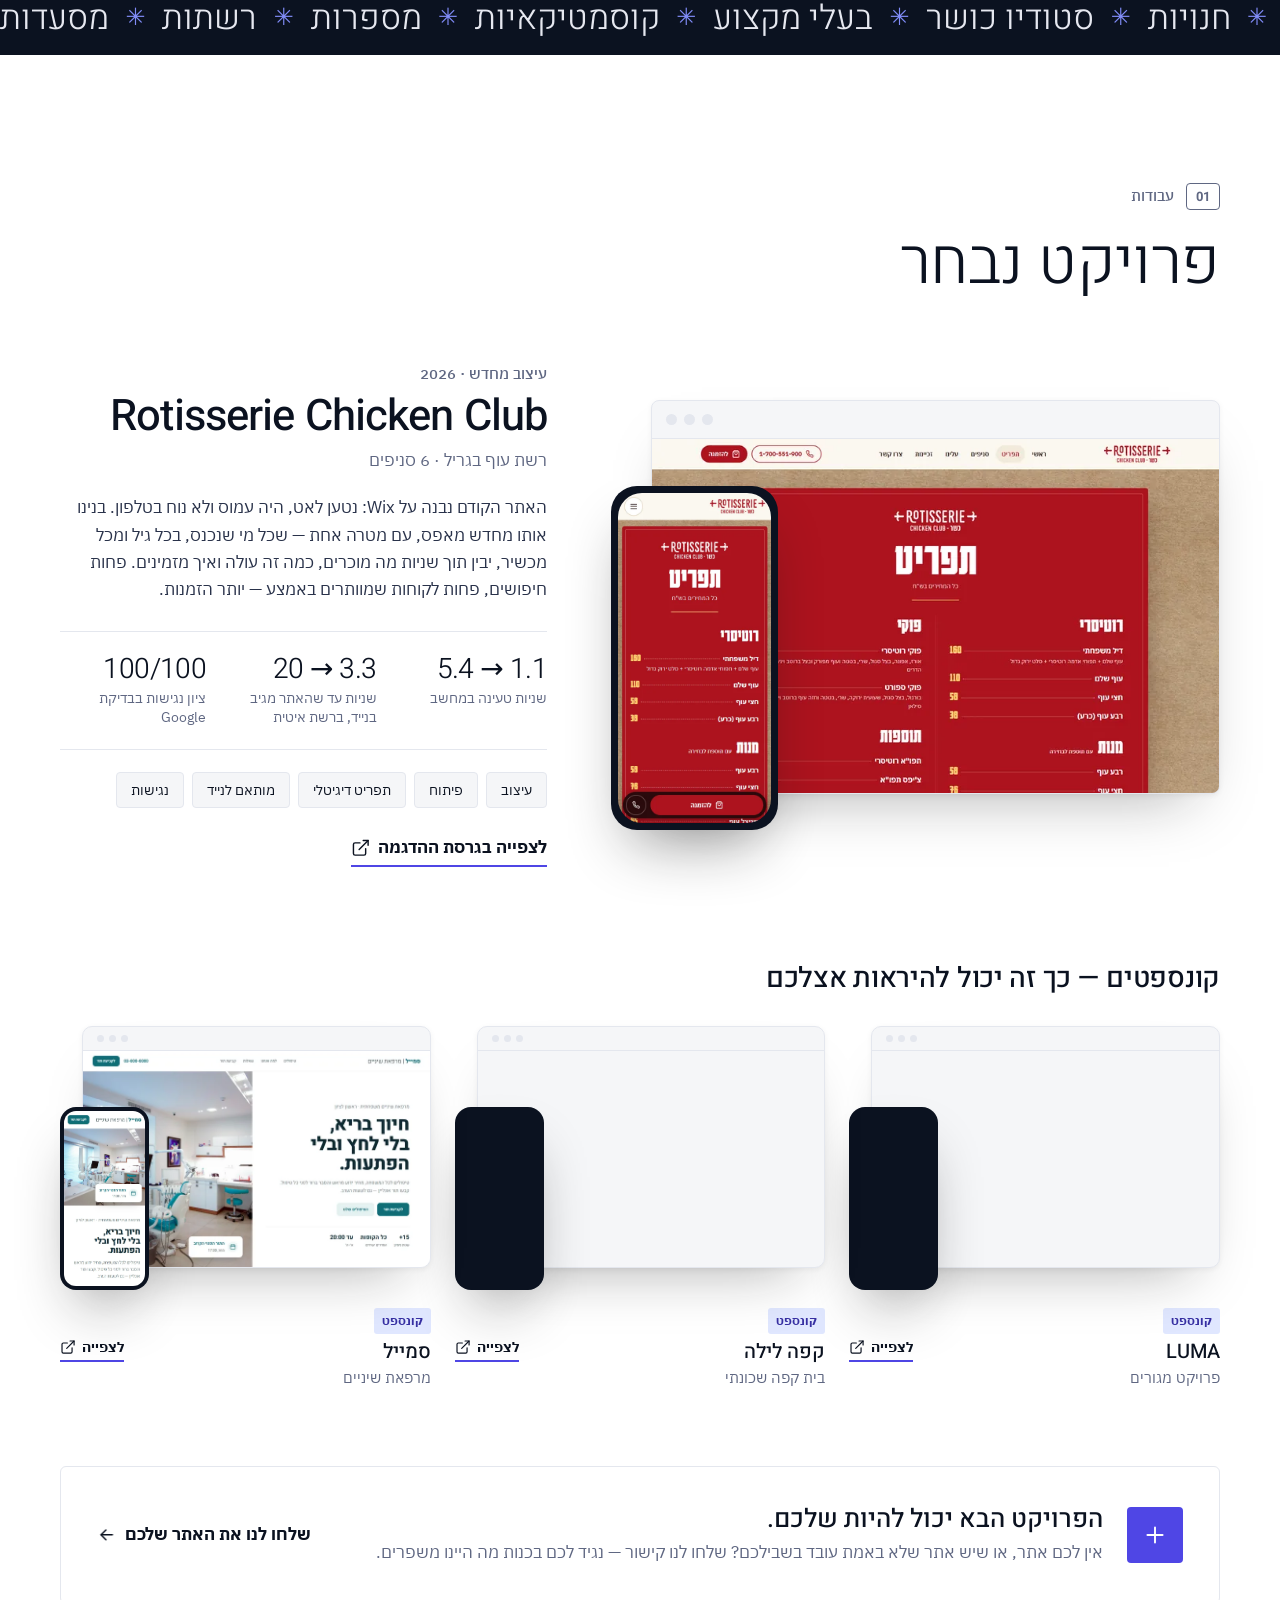
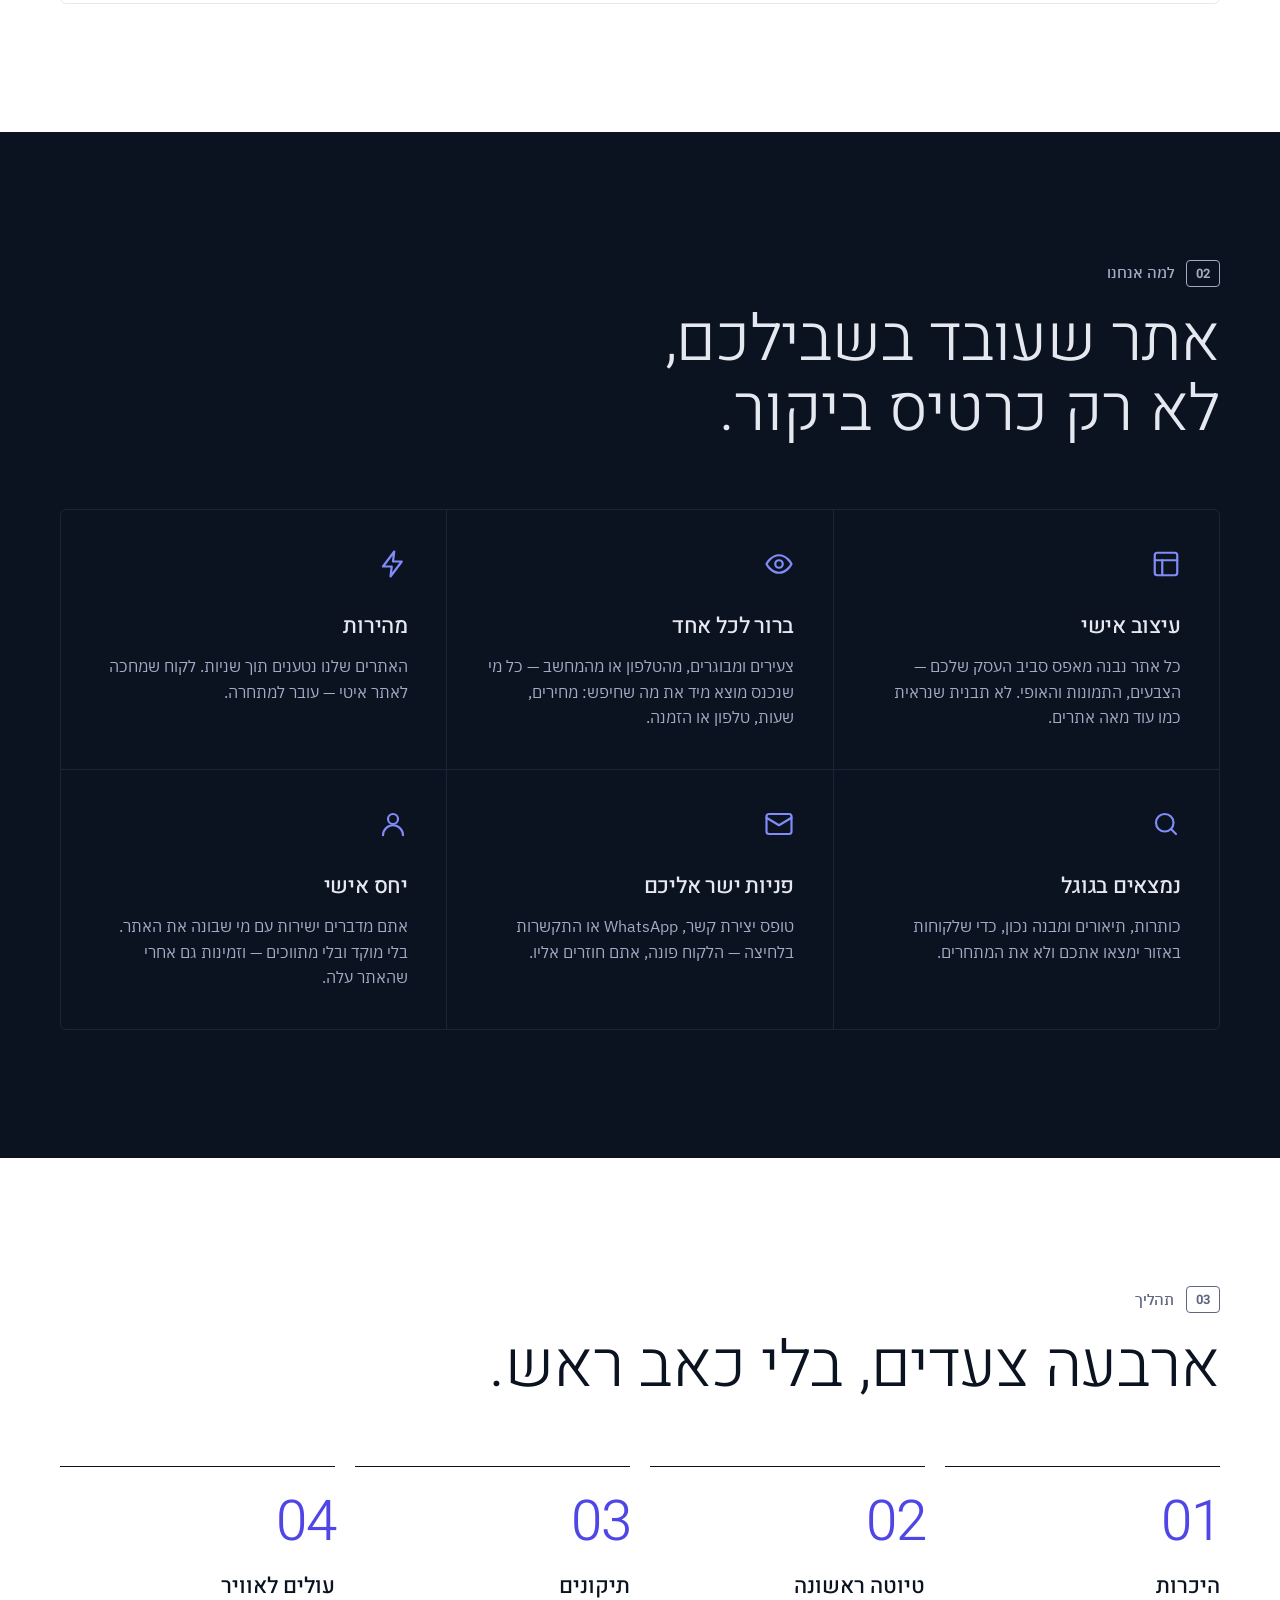
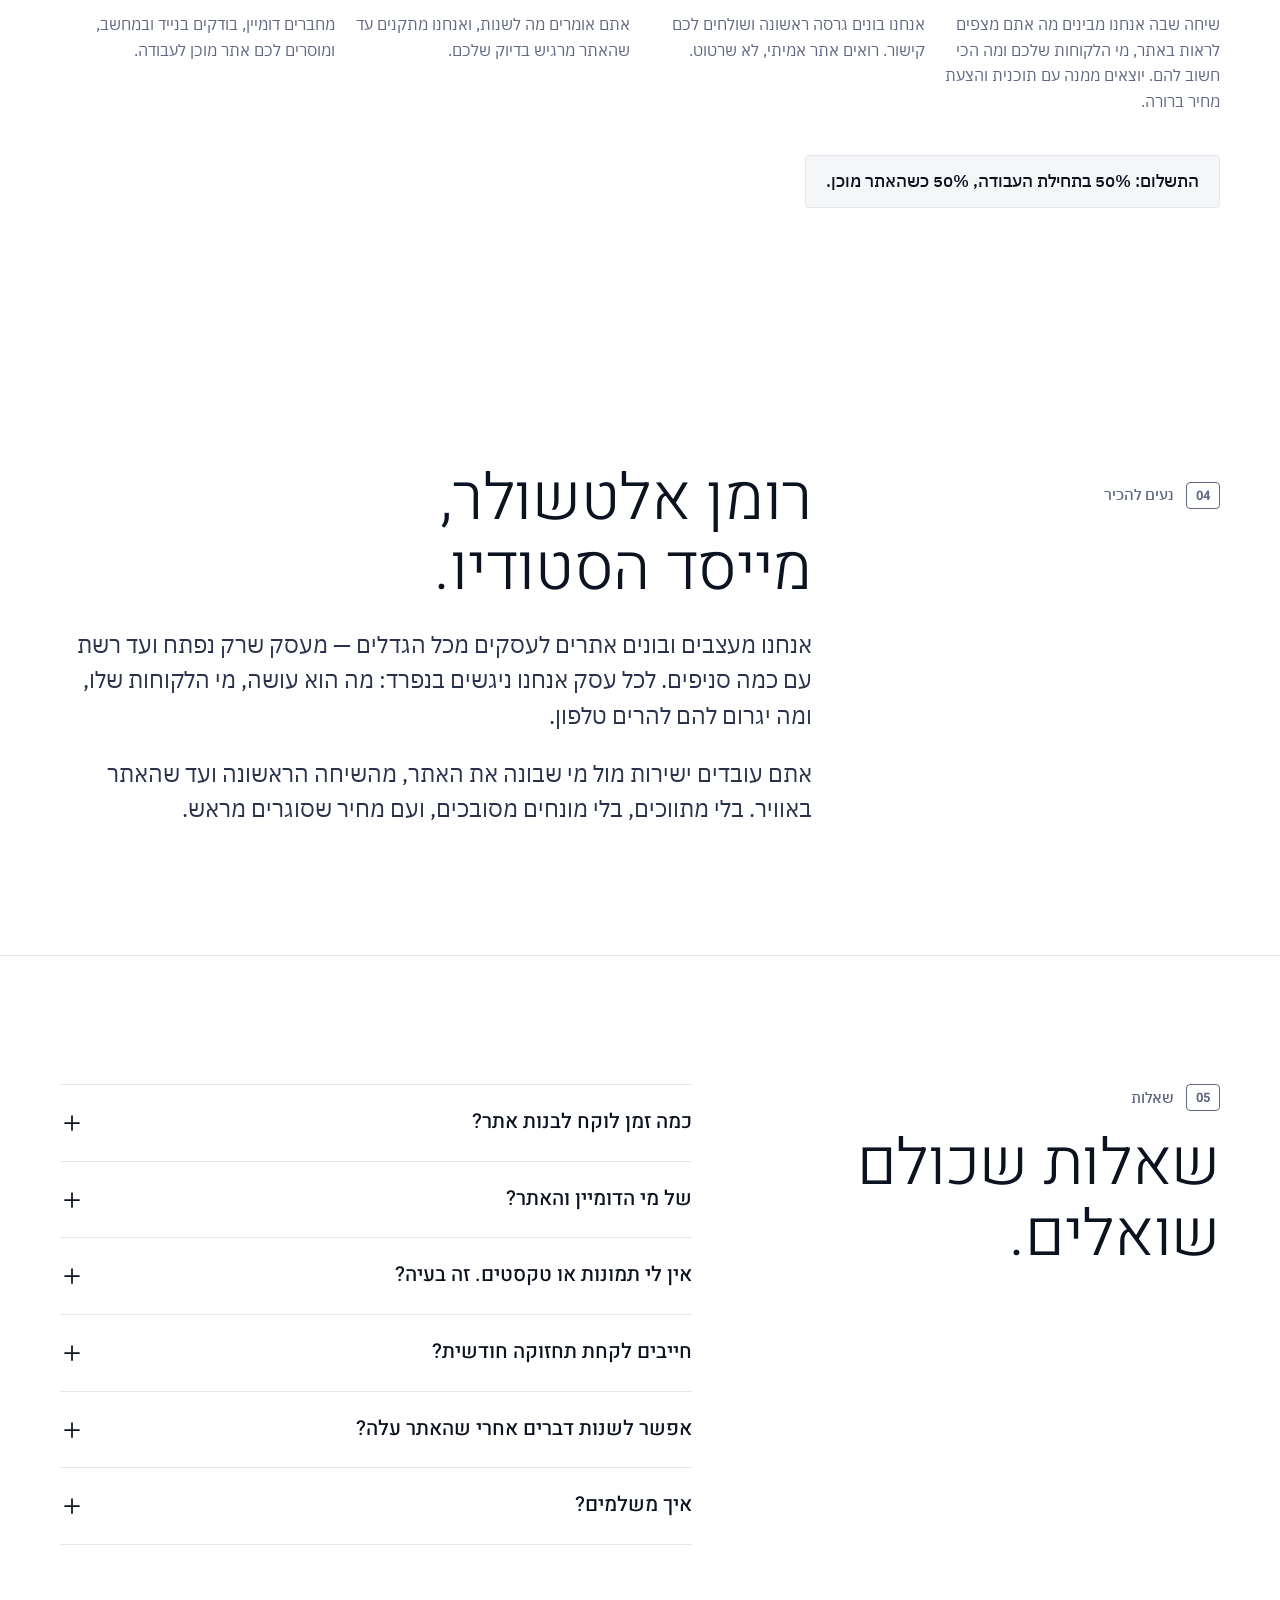
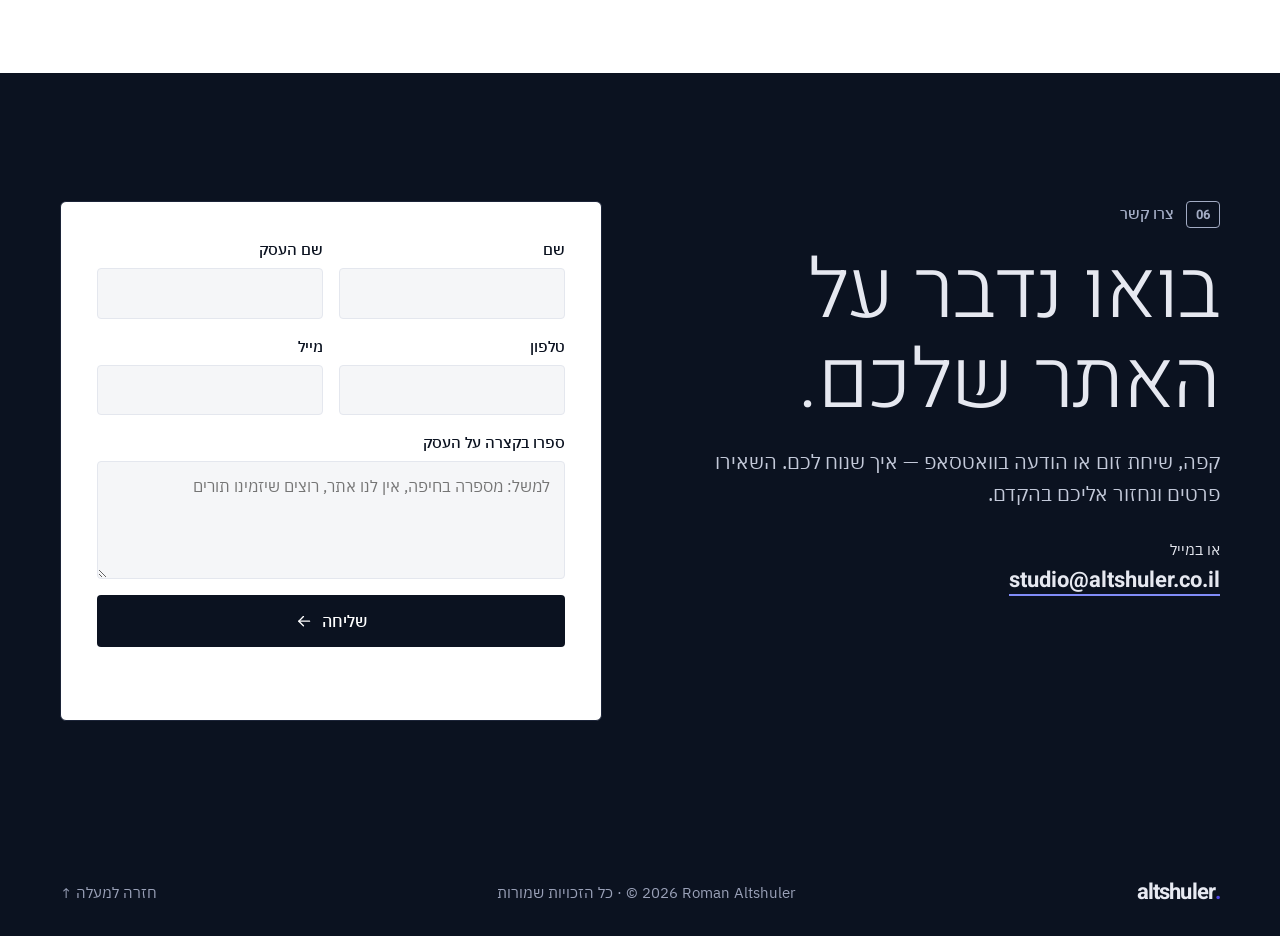
==== commit c6bb15a3: "Основной адрес сайта: www.altshuler.co.il Co-Authored-By: Claude Opus 5.5 <noreply@anthropic.com>" ====
--- a/index.html
+++ b/index.html
@@ -10,12 +10,12 @@
 <meta name="google-site-verification" content="6T6on3ABnXPG_Xr47UX2pxeP_9kdInPiHM5eI0HlFHE">
 <meta property="og:title" content="Altshuler — עיצוב ובניית אתרים לעסקים">
 <meta property="og:description" content="עיצוב ובניית אתרים לעסקים מכל הגדלים — מעסק שרק נפתח ועד רשת עם כמה סניפים. אתר מהיר, ברור ומותאם לנייד, עם גישה אישית לכל לקוח.">
-<meta property="og:image" content="https://altshuler.co.il/img/roti-desktop-1440.webp">
-<meta property="og:url" content="https://altshuler.co.il/">
-<link rel="canonical" href="https://altshuler.co.il/">
-<link rel="alternate" hreflang="he" href="https://altshuler.co.il/">
-<link rel="alternate" hreflang="en" href="https://altshuler.co.il/en/">
-<link rel="alternate" hreflang="x-default" href="https://altshuler.co.il/">
+<meta property="og:image" content="https://www.altshuler.co.il/img/roti-desktop-1440.webp">
+<meta property="og:url" content="https://www.altshuler.co.il/">
+<link rel="canonical" href="https://www.altshuler.co.il/">
+<link rel="alternate" hreflang="he" href="https://www.altshuler.co.il/">
+<link rel="alternate" hreflang="en" href="https://www.altshuler.co.il/en/">
+<link rel="alternate" hreflang="x-default" href="https://www.altshuler.co.il/">
 <link rel="icon" href="favicon.ico" sizes="any">
 <link rel="icon" href="favicon.svg" type="image/svg+xml">
 <link rel="apple-touch-icon" href="apple-touch-icon.png">
